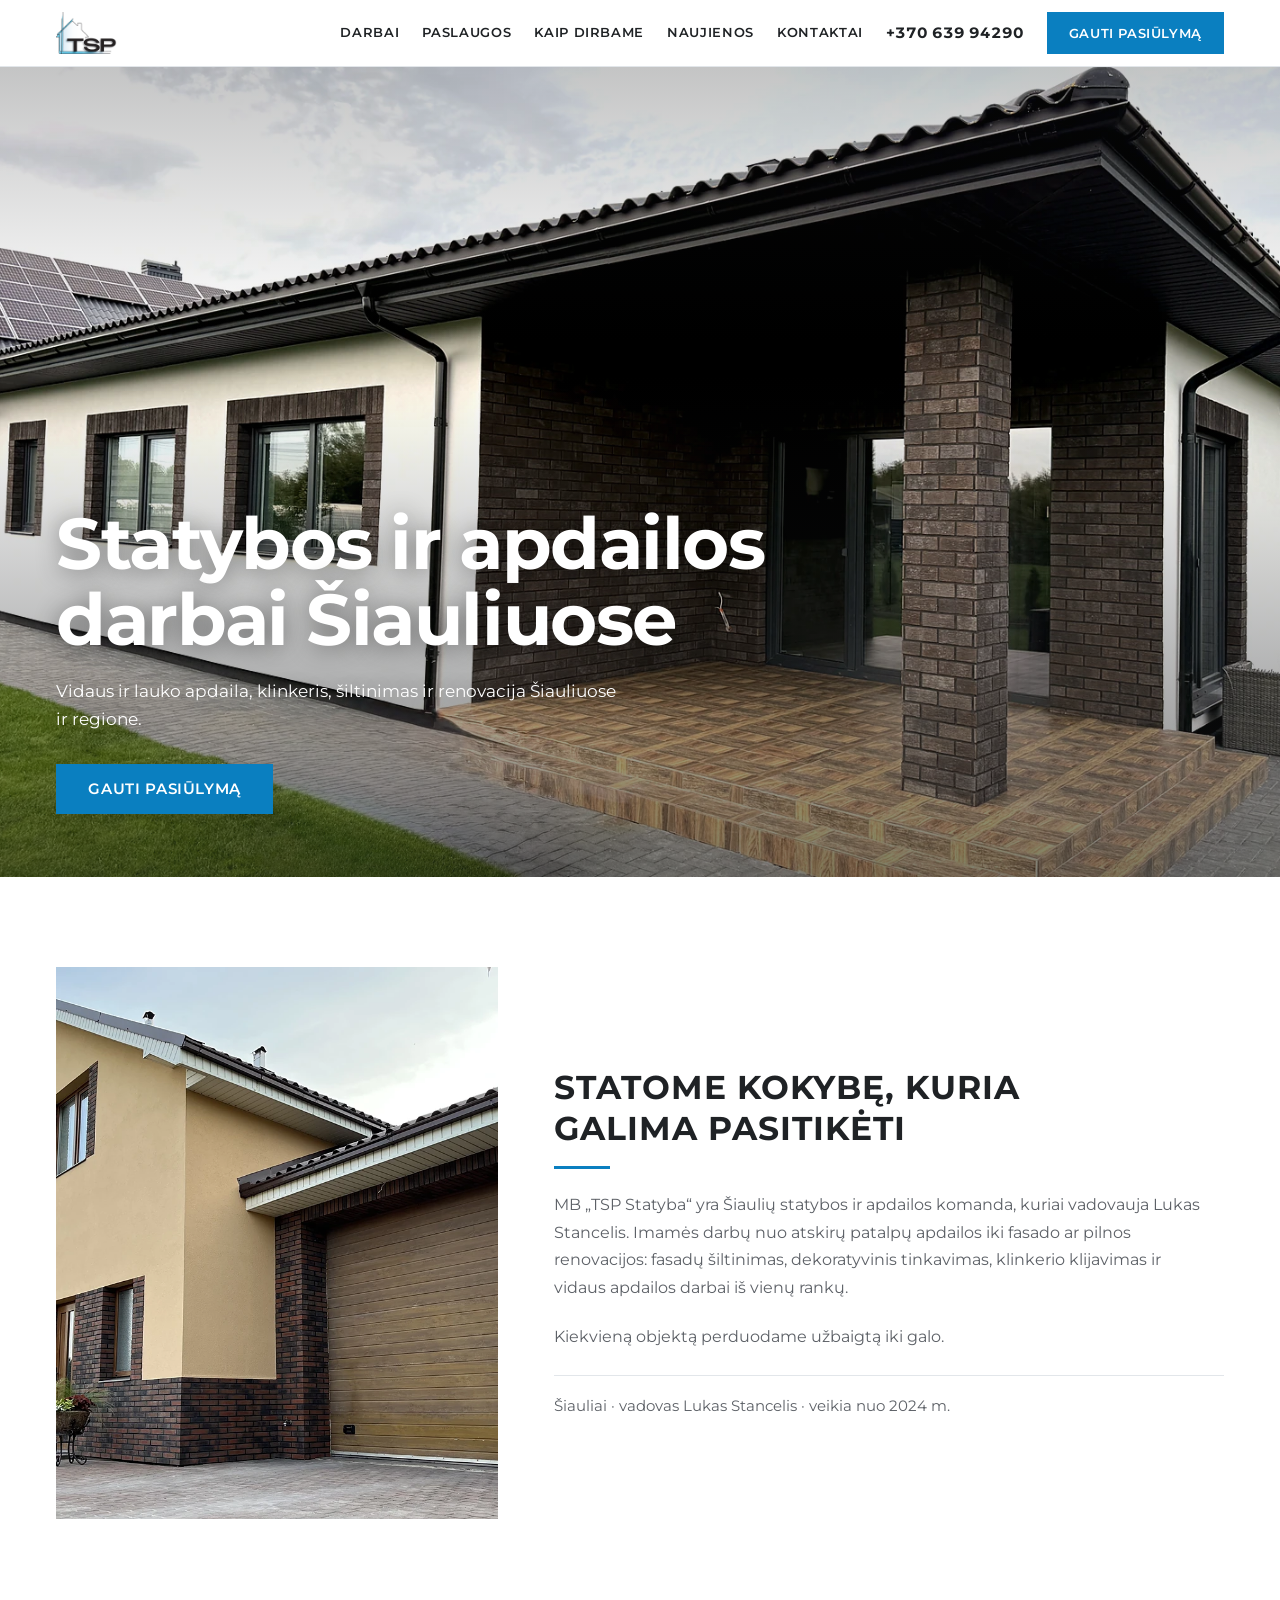
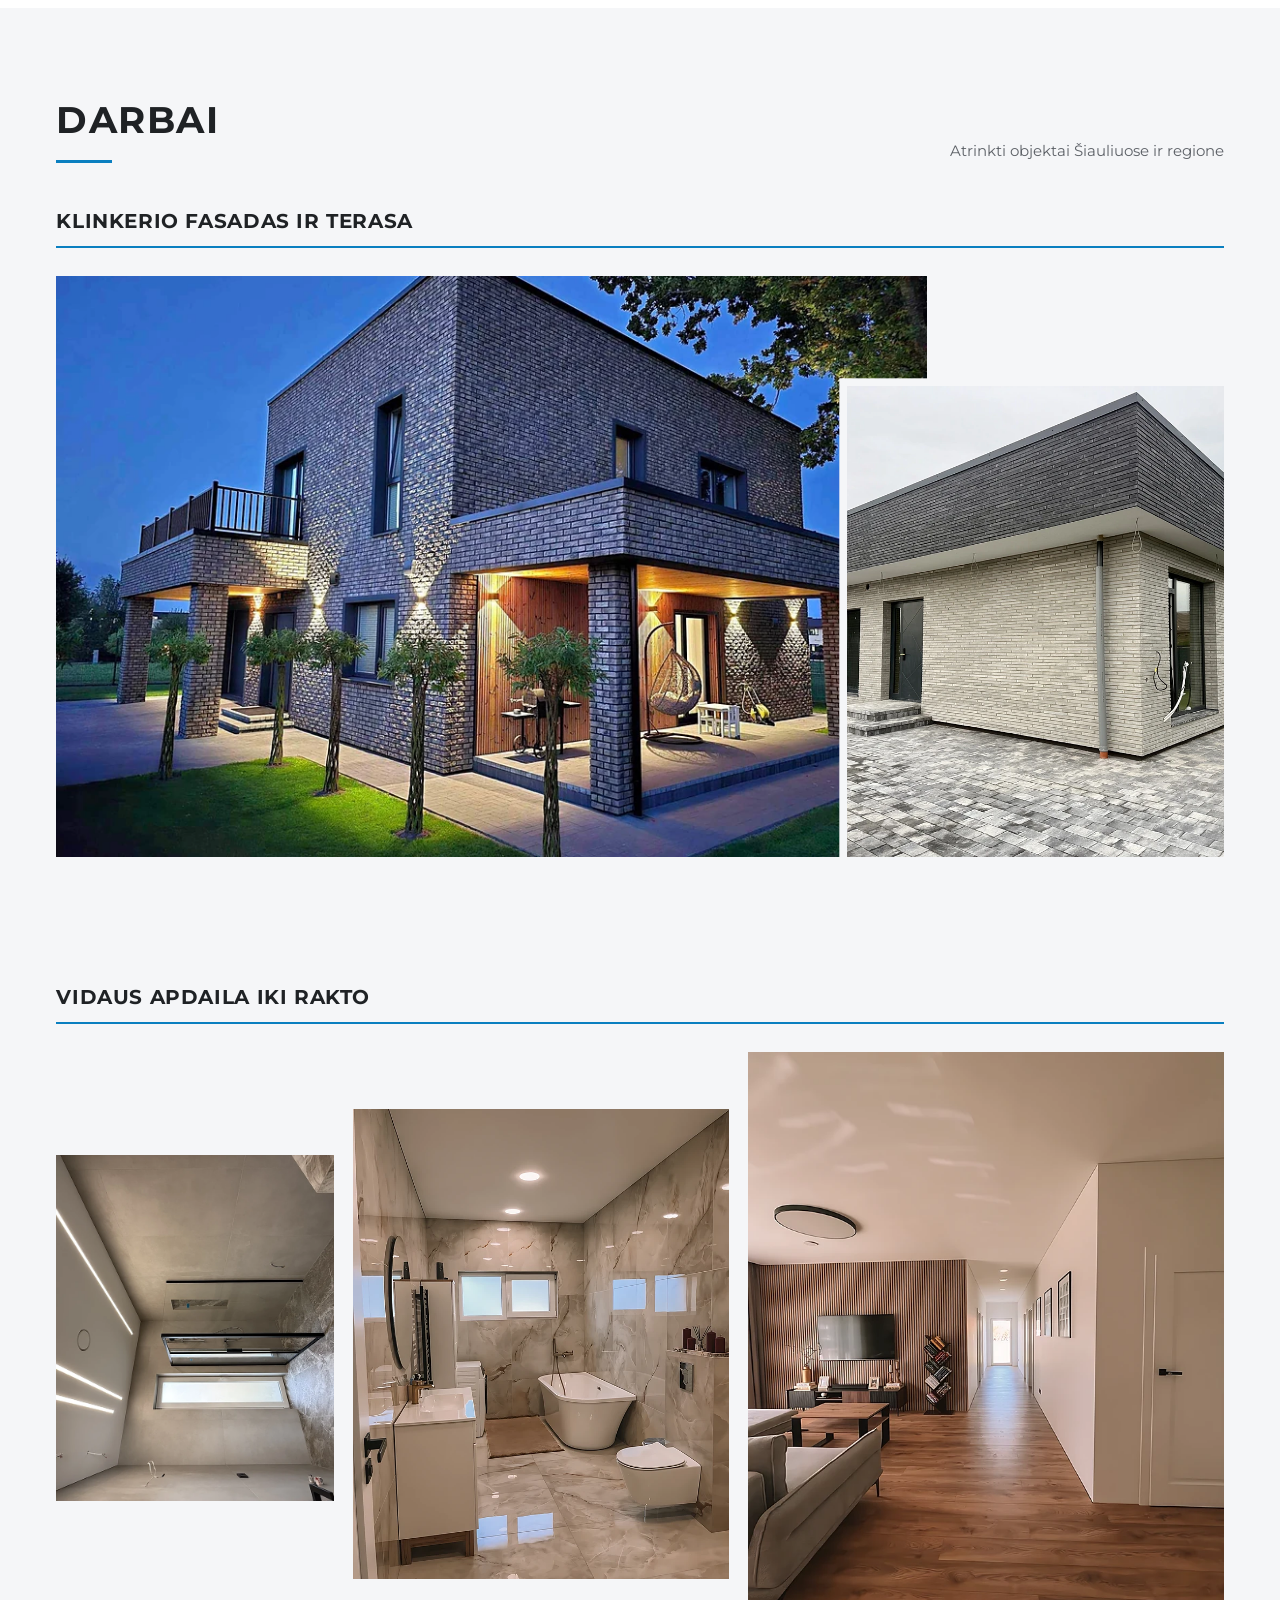
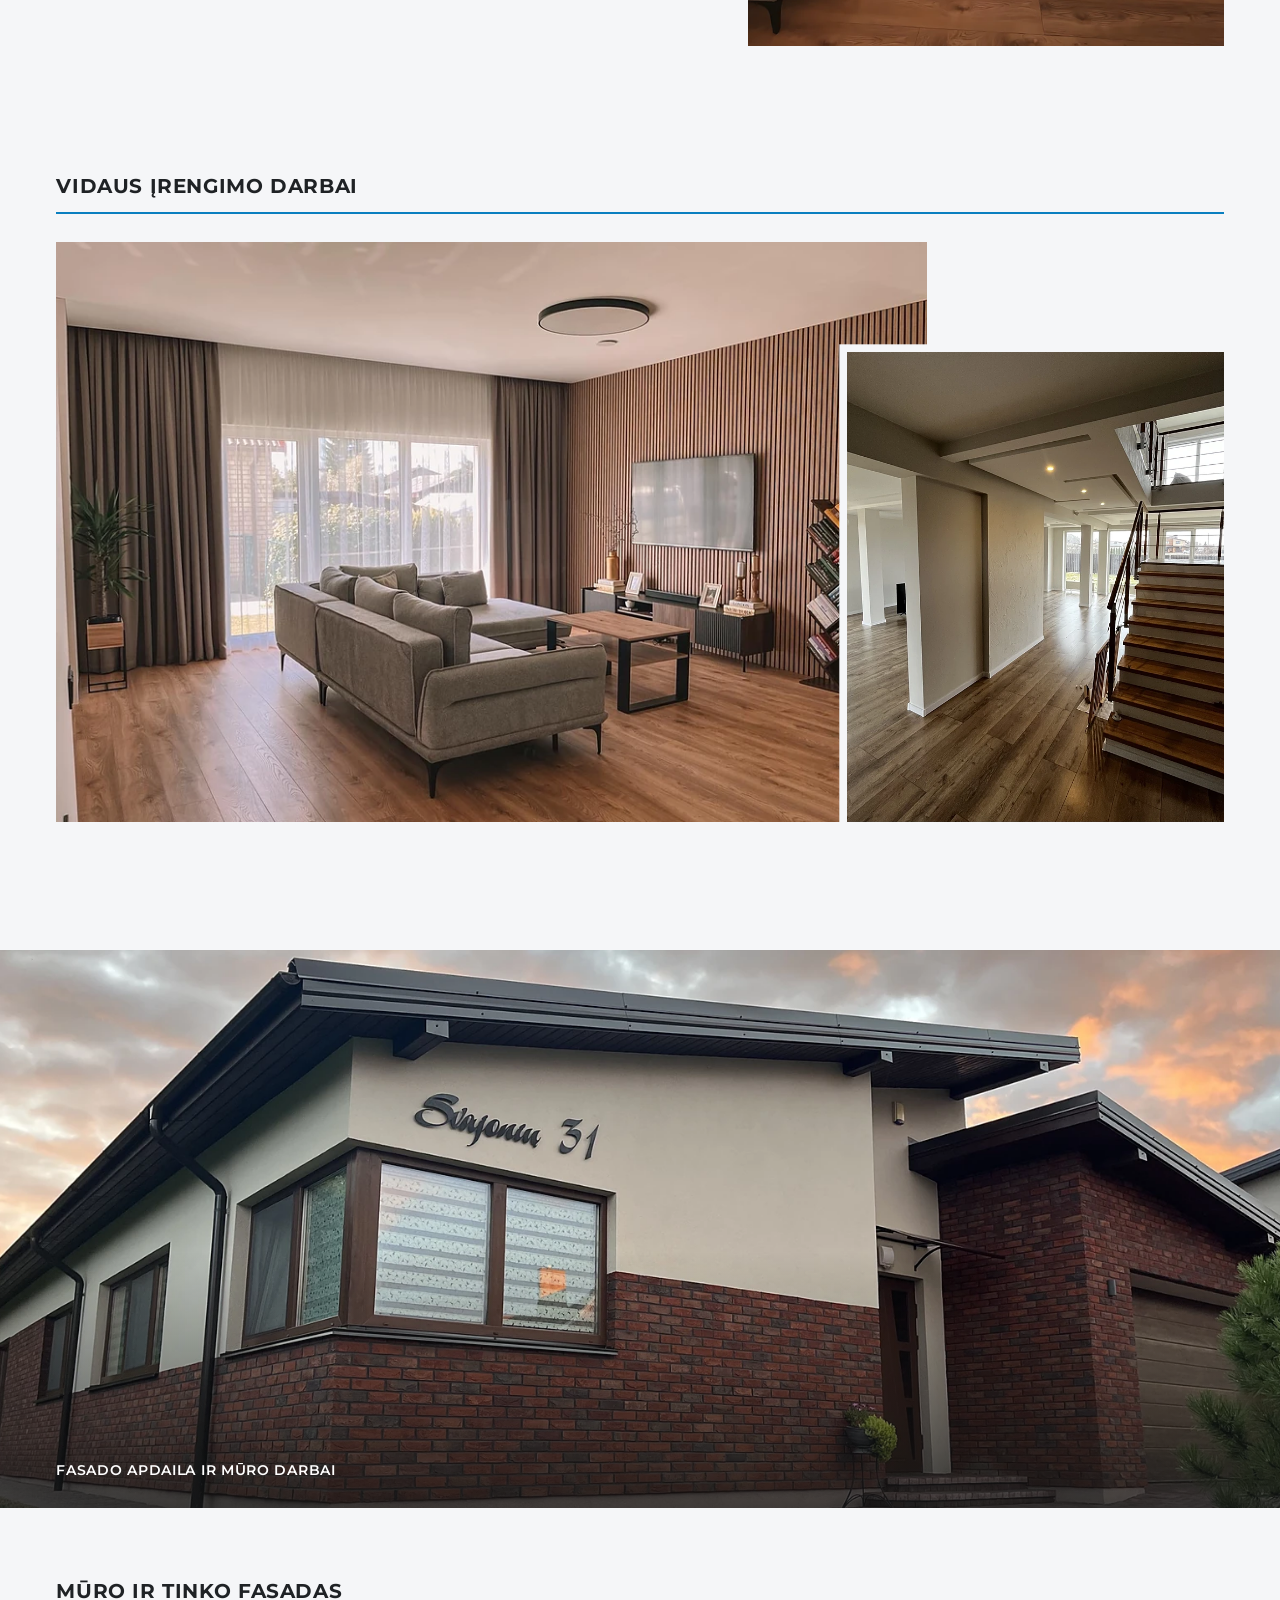
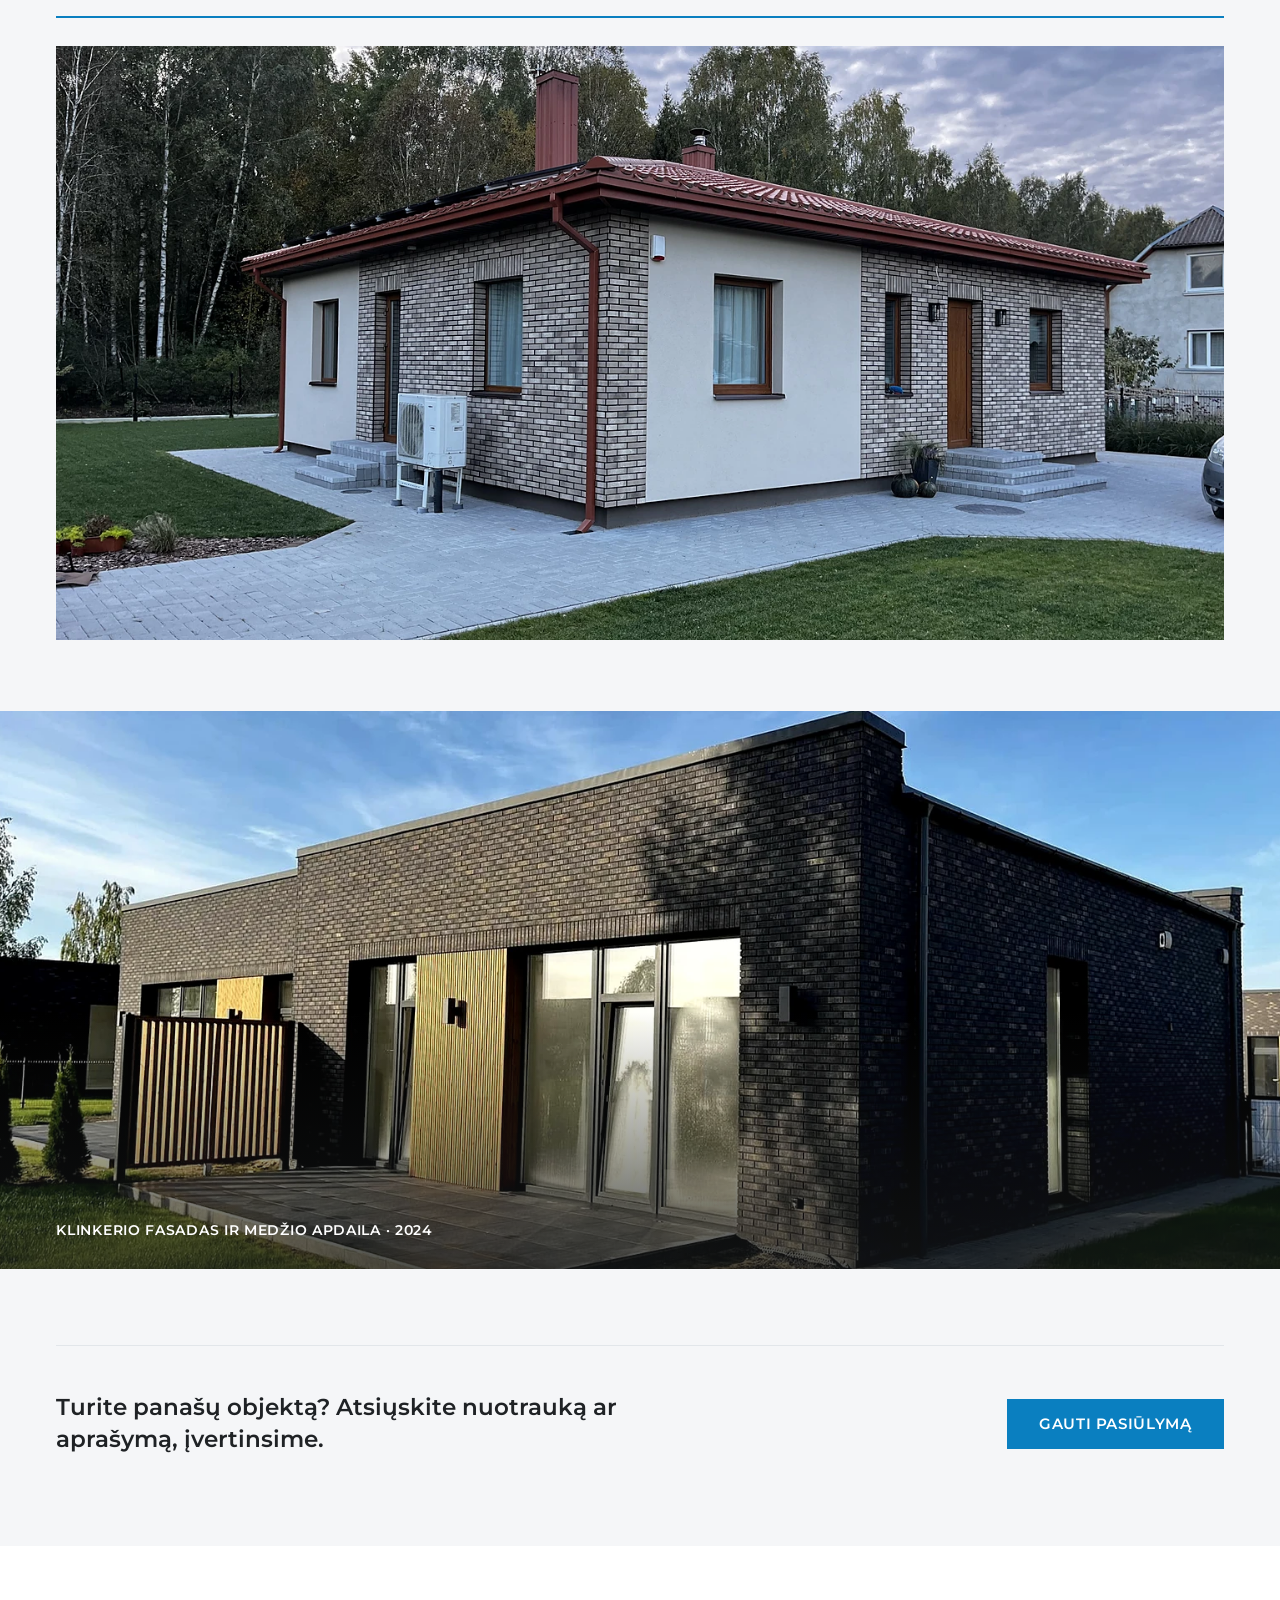
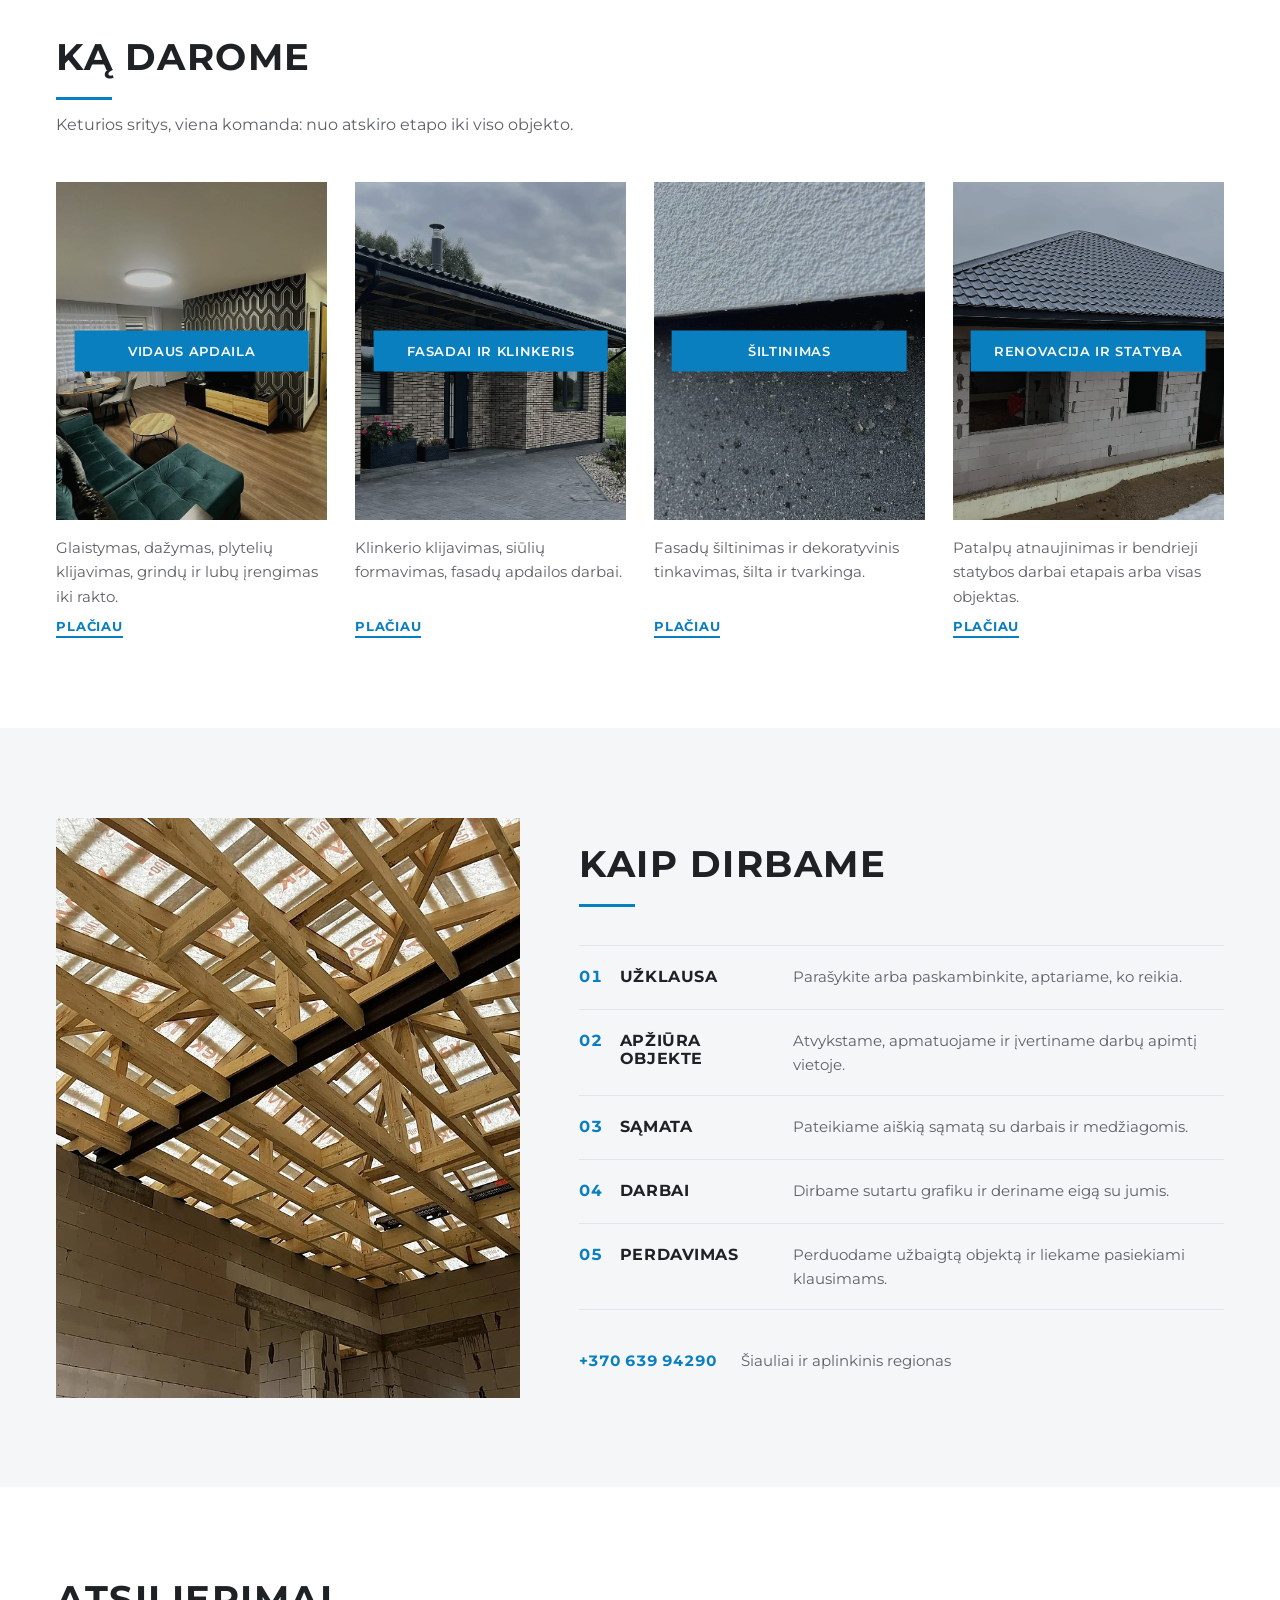
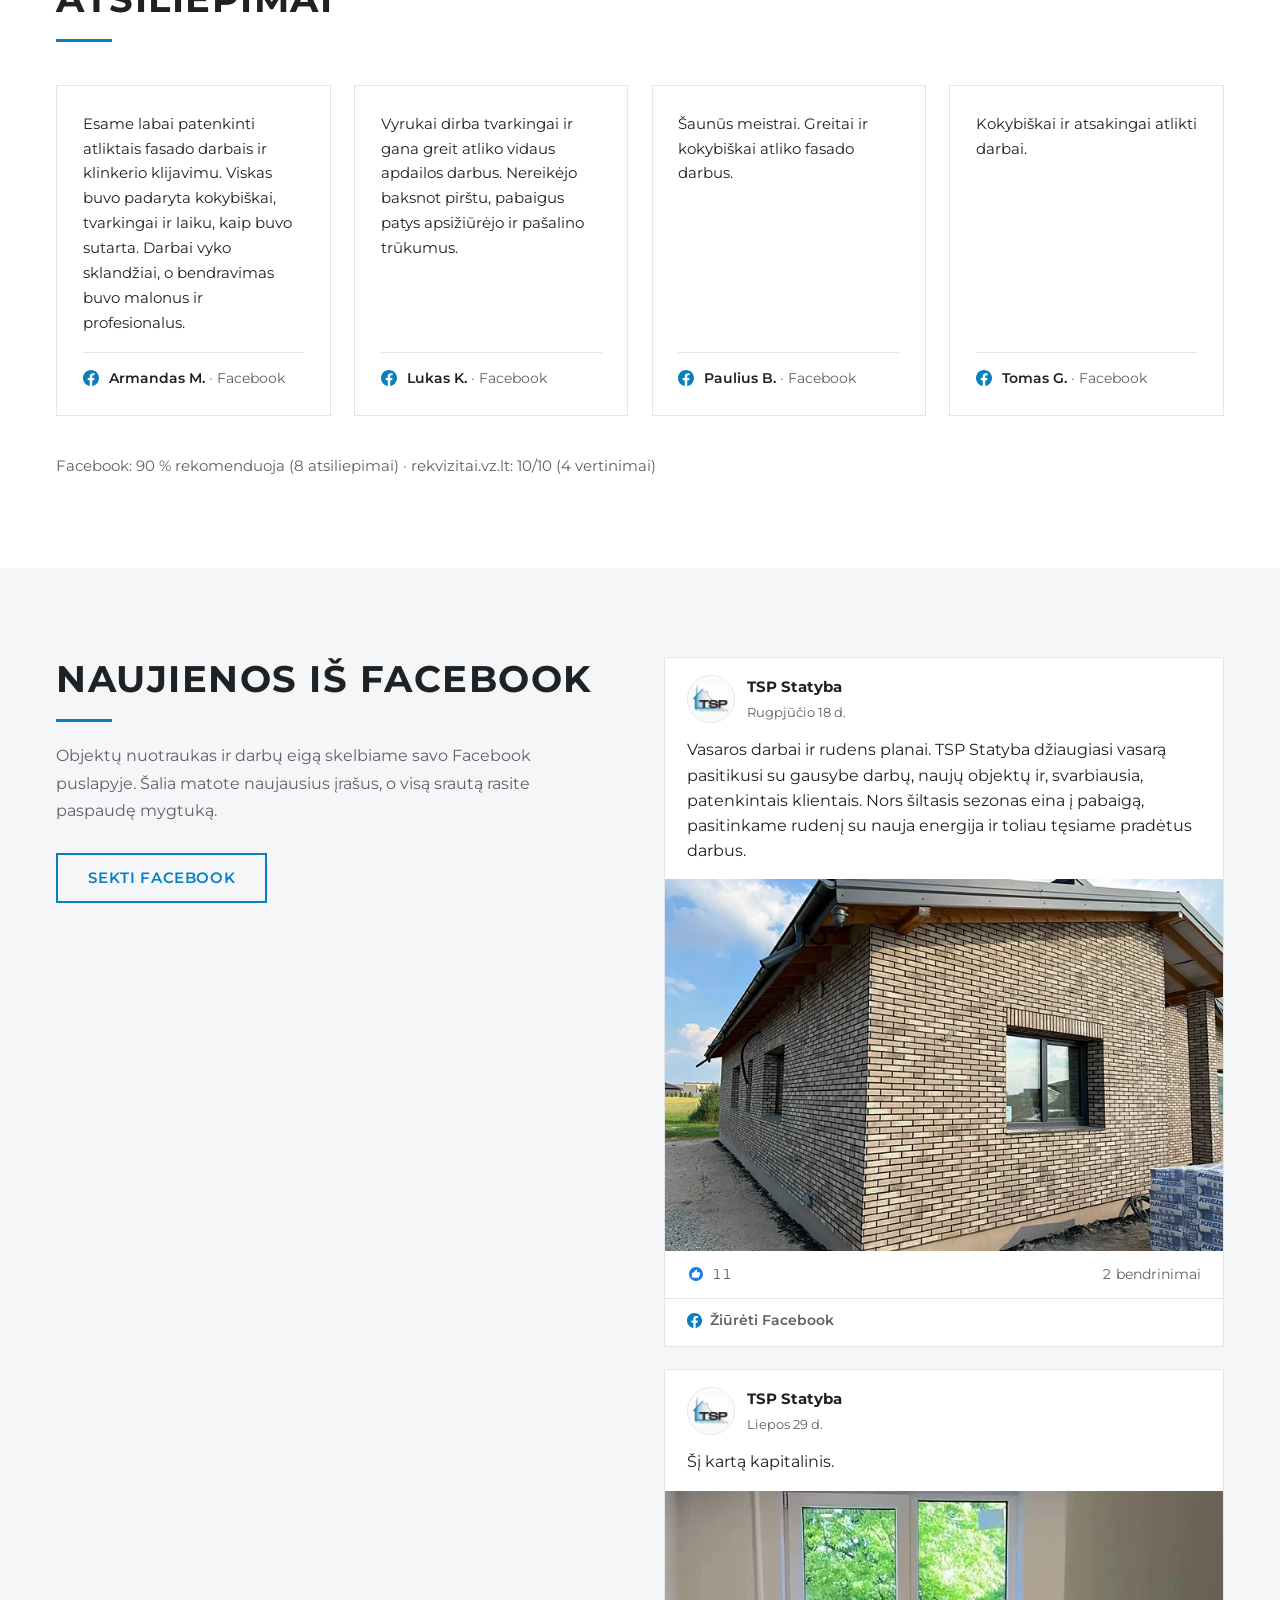
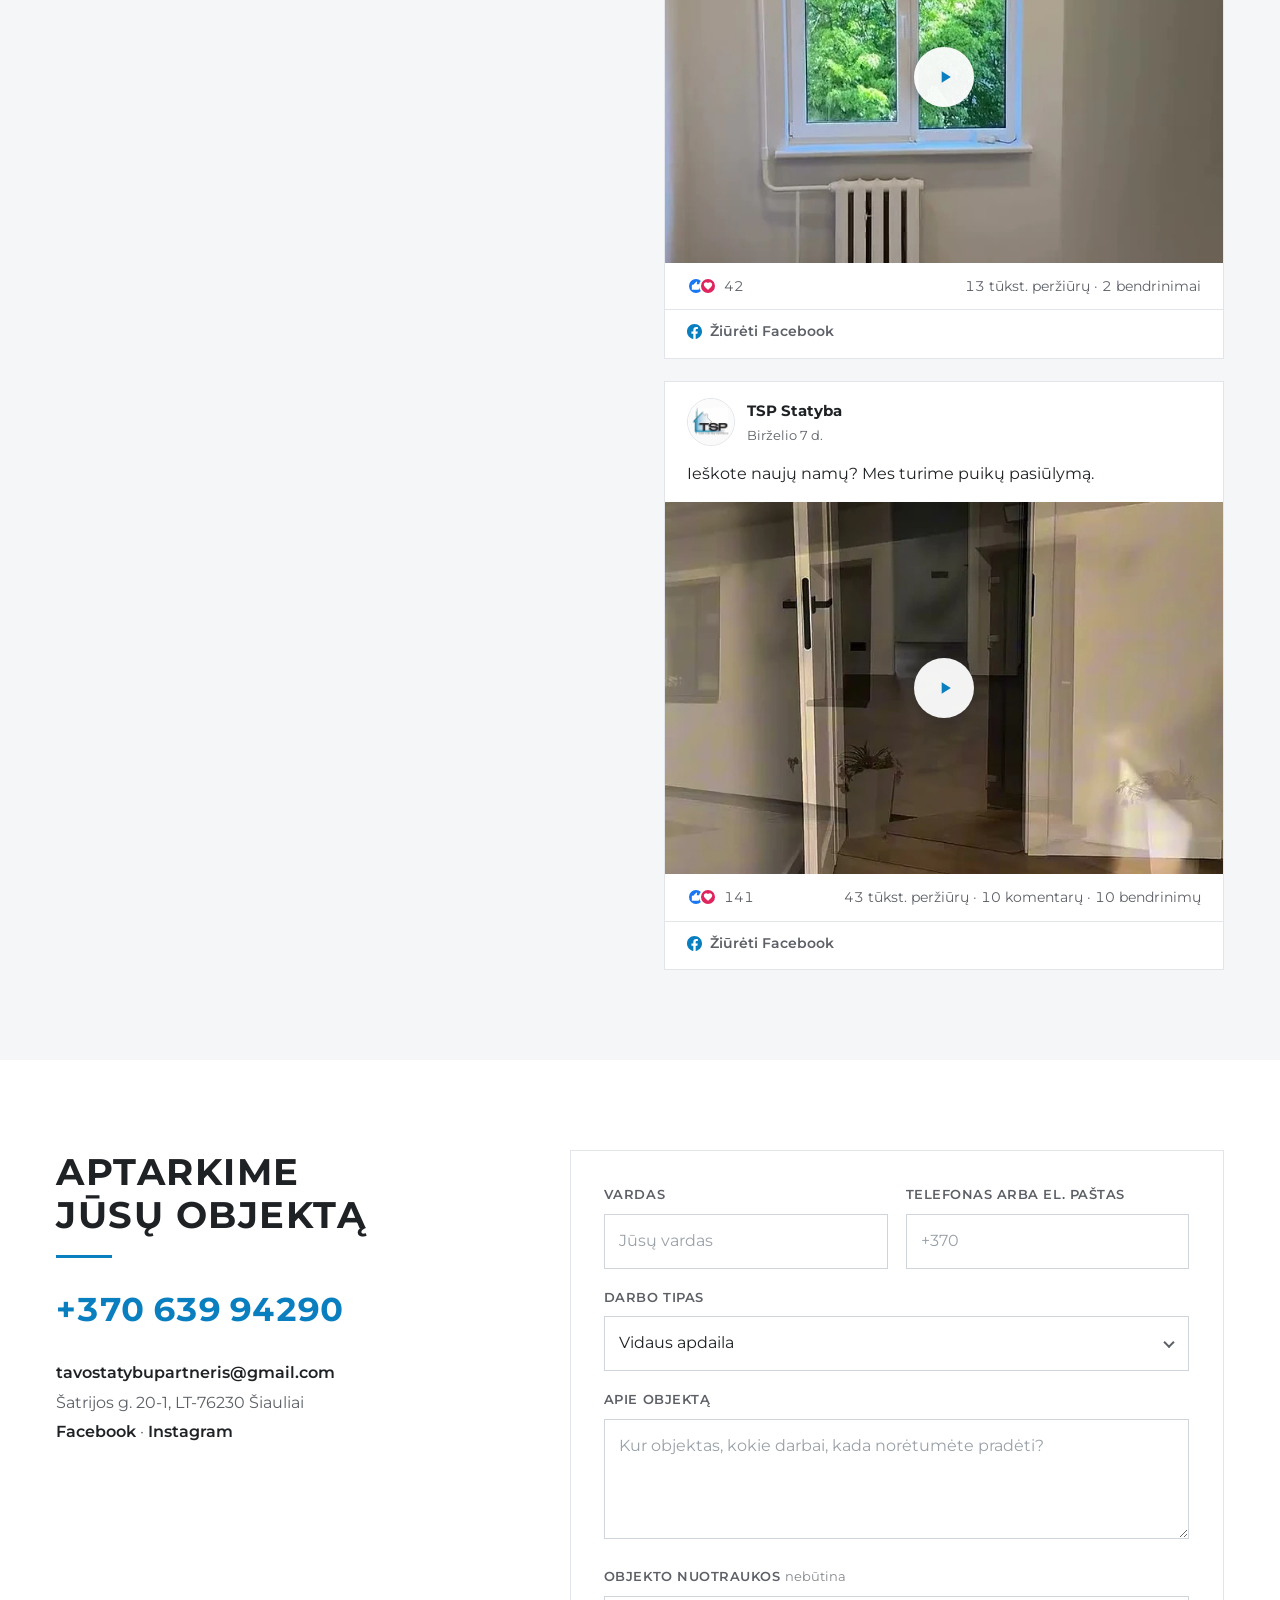
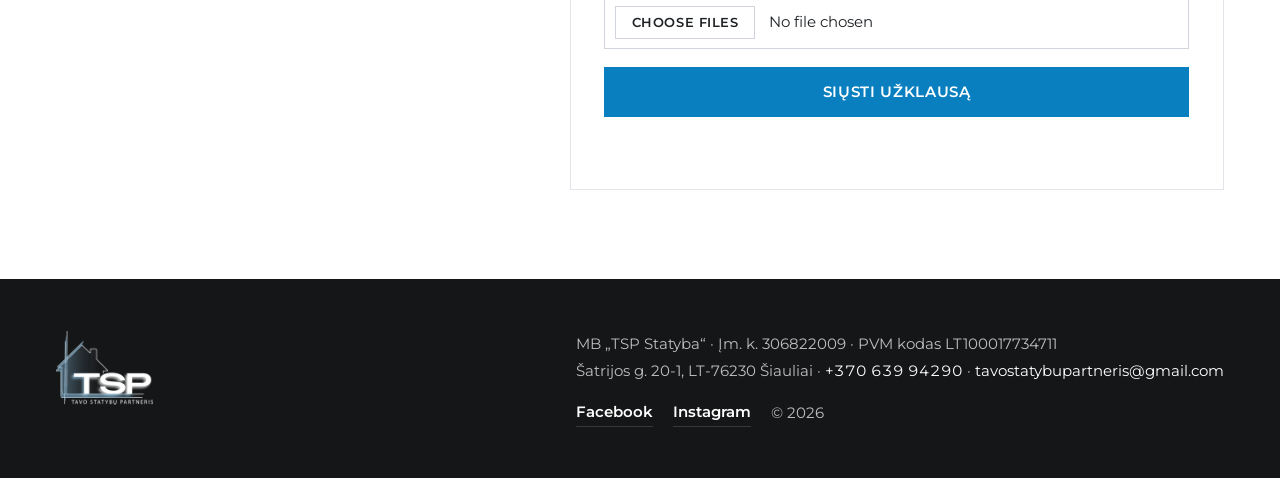
==== index.html @ 9cb023e4 "Šviesi sistema pagal kliento pavyzdį, paslaugų puslapiai ir Facebook naujienos Vizualinė sistema iš " ====
<!doctype html>
<html lang="lt">
<head>
<meta charset="utf-8">
<meta name="viewport" content="width=device-width, initial-scale=1">
<title>TSP Statyba · statybos, apdailos ir renovacijos darbai Šiauliuose</title>
<meta name="description" content="MB „TSP Statyba“: vidaus ir lauko apdaila, klinkerio klijavimas, šiltinimas ir renovacija Šiauliuose. Tavo statybų partneris. +370 639 94290.">
<meta name="theme-color" content="#ffffff">
<link rel="canonical" href="https://tspstatyba.lt/">
<link rel="icon" href="img/favicon.png" sizes="48x48">
<link rel="apple-touch-icon" href="img/apple-touch-icon.png">

<meta property="og:type" content="website">
<meta property="og:locale" content="lt_LT">
<meta property="og:site_name" content="TSP Statyba">
<meta property="og:title" content="TSP Statyba · statybos, apdailos ir renovacijos darbai Šiauliuose">
<meta property="og:description" content="Vidaus ir lauko apdaila, klinkeris, šiltinimas ir renovacija Šiauliuose ir regione.">
<meta property="og:url" content="https://tspstatyba.lt/">
<meta property="og:image" content="https://tspstatyba.lt/img/og.jpg">
<meta property="og:image:width" content="1200">
<meta property="og:image:height" content="630">
<meta name="twitter:card" content="summary_large_image">

<link rel="preconnect" href="https://fonts.googleapis.com">
<link rel="preconnect" href="https://fonts.gstatic.com" crossorigin>
<link href="https://fonts.googleapis.com/css2?family=Montserrat:wght@400;600;700&display=swap" rel="stylesheet">
<link rel="preload" as="image" href="img/hero-2048.webp"
      imagesrcset="img/hero-1600.webp 1600w, img/hero-2048.webp 2048w"
      imagesizes="100vw" fetchpriority="high" media="(min-width:760px)">
<link rel="stylesheet" href="css/main.css?v=20260909">

<script type="application/ld+json">
{"@context":"https://schema.org","@type":"HomeAndConstructionBusiness",
"name":"MB „TSP Statyba“","alternateName":"Tavo statybų partneris",
"url":"https://tspstatyba.lt/","image":"https://tspstatyba.lt/img/og.jpg",
"telephone":"+37063994290","email":"tavostatybupartneris@gmail.com",
"address":{"@type":"PostalAddress","streetAddress":"Šatrijos g. 20-1","addressLocality":"Šiauliai","postalCode":"LT-76230","addressCountry":"LT"},
"areaServed":"Šiauliai","foundingDate":"2024-06","vatID":"LT100017734711","taxID":"306822009",
"sameAs":["https://www.facebook.com/TSPstatyba","https://www.instagram.com/tavo_statybu_partneris/"]}
</script>
</head>
<body>
<a class="skip" href="#main">Pereiti prie turinio</a>

<header class="nav" id="nav">
  <div class="nav__in wrap">
    <a class="nav__logo" href="/" aria-label="TSP Statyba, į puslapio pradžią">
      <img src="img/logo-nav-dark.png" alt="TSP Statyba" width="148" height="102">
    </a>
    <button class="nav__burger" id="burger" type="button" aria-expanded="false" aria-controls="navlinks" aria-label="Atidaryti meniu"><span></span></button>
    <nav class="nav__links" id="navlinks" aria-label="Pagrindinis meniu">
      <a href="#darbai" class="nav__d">Darbai</a>
      <a href="#paslaugos" class="nav__d">Paslaugos</a>
      <a href="#procesas" class="nav__d">Kaip dirbame</a>
      <a href="#naujienos" class="nav__d">Naujienos</a>
      <a href="#kontaktai" class="nav__d">Kontaktai</a>
      <a href="tel:+37063994290" class="nav__tel tnum">+370 639 94290</a>
      <a href="#kontaktai" class="nav__cta btn btn--sm">Gauti pasiūlymą</a>
    </nav>
  </div>
</header>

<main id="main">

  <!-- 1 · HERO -->
  <section class="hero" id="hero">
    <div class="hero__media">
      <picture>
        <source media="(max-width:759px)"
                srcset="img/hero-m-750.webp 750w, img/hero-m-1000.webp 1000w, img/hero-m-1229.webp 1229w"
                sizes="100vw">
        <img src="img/hero-2048.webp"
             srcset="img/hero-1600.webp 1600w, img/hero-2048.webp 2048w"
             sizes="100vw" width="2048" height="1152" fetchpriority="high" decoding="async"
             alt="Vienaukštis namas su baltu tinku, tamsaus klinkerio kolonomis ir dengta terasa">
      </picture>
    </div>
    <div class="hero__scrim" aria-hidden="true"></div>
    <div class="hero__in">
      <h1 data-reveal>Statybos ir apdailos darbai Šiauliuose</h1>
      <p class="hero__sub" data-reveal data-delay="80">Vidaus ir lauko apdaila, klinkeris, šiltinimas ir renovacija Šiauliuose ir regione.</p>
      <div class="hero__cta" data-reveal data-delay="160">
        <a class="btn" href="#kontaktai">Gauti pasiūlymą</a>
      </div>
    </div>
  </section>

  <!-- 2 · ĮŽANGA -->
  <section class="sect" id="apie">
    <div class="wrap intro__grid">
      <div class="intro__media" data-reveal>
        <img src="img/intro-1000.webp" srcset="img/intro-700.webp 700w, img/intro-1000.webp 1000w, img/intro-1400.webp 1400w" sizes="(min-width:900px) 34vw, 74vw" width="1000" height="1250" loading="lazy" decoding="async" alt="Dviaukštis namas: tinkuotas fasadas, tamsaus klinkerio cokolis ir medinė garažo durų apdaila">
      </div>
      <div class="intro__text">
        <h2 class="intro__claim" data-reveal>Statome kokybę, kuria galima pasitikėti</h2>
        <div class="rule" data-reveal data-delay="60"></div>
        <p class="lede" data-reveal data-delay="90">MB „TSP Statyba“ yra Šiaulių statybos ir apdailos komanda, kuriai vadovauja Lukas Stancelis. Imamės darbų nuo atskirų patalpų apdailos iki fasado ar pilnos renovacijos: fasadų šiltinimas, dekoratyvinis tinkavimas, klinkerio klijavimas ir vidaus apdailos darbai iš vienų rankų.</p>
        <p class="lede" data-reveal data-delay="130">Kiekvieną objektą perduodame užbaigtą iki galo.</p>
        <p class="intro__meta" data-reveal data-delay="170">Šiauliai · vadovas Lukas Stancelis · veikia nuo 2024 m.</p>
      </div>
    </div>
  </section>

  <!-- 3 · DARBAI -->
  <section class="sect alt" id="darbai">
    <div class="wrap works__head">
      <div>
        <h2 data-reveal>Darbai</h2>
        <div class="rule" data-reveal data-delay="60"></div>
      </div>
      <p class="works__note" data-reveal data-delay="90">Atrinkti objektai Šiauliuose ir regione</p>
    </div>

    <div class="wrap objs">

      <!-- W1 -->
      <article class="case">
        <header class="case__head" data-reveal>
          <h3 class="case__title">Klinkerio fasadas ir terasa</h3>
        </header>
        <div class="case__stage">
          <div data-reveal class="ph case__main">
            <img class="ar32" src="img/w1-a-1800.webp" srcset="img/w1-a-900.webp 900w, img/w1-a-1600.webp 1600w, img/w1-a-1800.webp 1800w" sizes="(min-width:900px) 66vw, 78vw" width="1800" height="1200" loading="lazy" decoding="async" alt="Dviaukštis tamsaus klinkerio namas vakare su apšviesta terasa ir įėjimo zona">
          </div>
          <div data-reveal data-delay="90" class="ph case__inset">
            <img class="ar45" src="img/w1-b-1000.webp" srcset="img/w1-b-700.webp 700w, img/w1-b-1000.webp 1000w" sizes="(min-width:900px) 24vw, 78vw" width="1000" height="1250" loading="lazy" decoding="async" alt="Šviesaus mūro fasadas su tamsia plytelių apdaila ir trinkelėmis klotu kiemu">
          </div>
        </div>
      </article>

      <!-- W2 -->
      <article class="case case--r">
        <header class="case__head" data-reveal>
          <h3 class="case__title">Vidaus apdaila iki rakto</h3>
        </header>
        <div class="case__stage case__stage--tri case__stage--trir">
          <div data-reveal class="ph case__t1">
            <img class="ar45" src="img/w2-a-900.webp" srcset="img/w2-a-700.webp 700w, img/w2-a-900.webp 900w" sizes="(min-width:900px) 40vw, 78vw" width="900" height="1125" loading="lazy" decoding="async" alt="Svetainė su medinių lentelių siena ir koridorius po vidaus apdailos darbų">
          </div>
          <div data-reveal data-delay="70" class="ph case__t2">
            <img class="ar45" src="img/w2-b-900.webp" srcset="img/w2-b-700.webp 700w, img/w2-b-900.webp 900w" sizes="(min-width:900px) 30vw, 78vw" width="900" height="1125" loading="lazy" decoding="async" alt="Vonios kambarys su marmuro imitacijos plytelėmis ir laisvai stovinčia vonia">
          </div>
          <div data-reveal data-delay="140" class="ph case__t3">
            <img class="ar45" src="img/w2-c-900.webp" srcset="img/w2-c-700.webp 700w, img/w2-c-900.webp 900w" sizes="(min-width:900px) 24vw, 78vw" width="900" height="1125" loading="lazy" decoding="async" alt="Lubos su linijiniais šviestuvais ir akmens plokštės sienos apdaila">
          </div>
        </div>
      </article>

      <!-- W3 -->
      <article class="case">
        <header class="case__head" data-reveal>
          <h3 class="case__title">Vidaus įrengimo darbai</h3>
        </header>
        <div class="case__stage">
          <div data-reveal class="ph case__main">
            <img class="ar32" src="img/w3-a-1600.webp" srcset="img/w3-a-900.webp 900w, img/w3-a-1600.webp 1600w" sizes="(min-width:900px) 66vw, 78vw" width="1600" height="1067" loading="lazy" decoding="async" alt="Svetainė su medinių lentelių siena, sofa ir dideliu langu po apdailos darbų">
          </div>
          <div data-reveal data-delay="90" class="ph case__inset">
            <img class="ar45" src="img/w3-b-1000.webp" srcset="img/w3-b-700.webp 700w, img/w3-b-1000.webp 1000w" sizes="(min-width:900px) 24vw, 78vw" width="1000" height="1250" loading="lazy" decoding="async" alt="Erdvi patalpa su mediniais laiptais ir naujomis grindimis">
          </div>
        </div>
      </article>
    </div>

    <!-- W4 · full-bleed -->
    <article class="obj obj--bleed" style="margin-block:clamp(44px,5.5vw,84px)">
      <div class="obj__media" data-reveal>
        <picture>
          <source media="(max-width:899px)" srcset="img/w4-m-750.webp 750w, img/w4-m-1100.webp 1100w" sizes="100vw">
          <img src="img/w4-2048.webp" srcset="img/w4-1600.webp 1600w, img/w4-2048.webp 2048w" sizes="100vw" width="2048" height="853" loading="lazy" decoding="async" alt="Vienaukštis namas su klinkerio cokoliu, tinkuotu fasadu ir plačiais stogo išsikišimais">
        </picture>
        <p class="obj__cap--over">Fasado apdaila ir mūro darbai</p>
      </div>
    </article>

    <div class="wrap objs">
      <!-- W5 -->
      <article class="case">
        <header class="case__head" data-reveal>
          <h3 class="case__title">Mūro ir tinko fasadas</h3>
        </header>
        <div class="case__stage case__stage--solo">
          <div data-reveal class="ph case__main">
            <img class="ar32" src="img/w5-2048.webp" srcset="img/w5-900.webp 900w, img/w5-1400.webp 1400w, img/w5-2048.webp 2048w" sizes="(min-width:900px) 92vw, 78vw" width="2048" height="1365" loading="lazy" decoding="async" alt="Vienaukštis namas su mūro ir tinko fasadu, trinkelių taku ir sutvarkyta veja">
          </div>
        </div>
      </article>
    </div>

    <!-- W6 · full-bleed finalas -->
    <article class="obj obj--bleed" style="margin-top:clamp(44px,5.5vw,84px)">
      <div class="obj__media" data-reveal>
        <picture>
          <source media="(max-width:899px)" srcset="img/o3-m-750.webp 750w, img/o3-m-1100.webp 1100w" sizes="100vw">
          <img src="img/o3-2048.webp" srcset="img/o3-1600.webp 1600w, img/o3-2048.webp 2048w" sizes="100vw" width="2048" height="853" loading="lazy" decoding="async" alt="Tamsaus klinkerio namas su medžio apdailos akcentu ir terasa">
        </picture>
        <p class="obj__cap--over">Klinkerio fasadas ir medžio apdaila · 2024</p>
      </div>
    </article>

    <div class="wrap">
      <div class="works__cta">
        <p data-reveal>Turite panašų objektą? Atsiųskite nuotrauką ar aprašymą, įvertinsime.</p>
        <a class="btn" href="#kontaktai" data-reveal data-delay="80">Gauti pasiūlymą</a>
      </div>
    </div>
  </section>

  <!-- 4 · PASLAUGOS -->
  <section class="sect" id="paslaugos">
    <div class="wrap">
      <div class="sect__head">
        <h2 data-reveal>Ką darome</h2>
        <div class="rule" data-reveal data-delay="60"></div>
        <p data-reveal data-delay="90">Keturios sritys, viena komanda: nuo atskiro etapo iki viso objekto.</p>
      </div>

      <div class="svc__grid">
        <article class="svc__item" data-reveal>
          <a class="svc__tile" href="/paslaugos/vidaus-apdaila/" aria-label="Vidaus apdaila, plačiau apie paslaugą">
            <img src="img/sv-vidaus-1000.webp" srcset="img/sv-vidaus-700.webp 700w, img/sv-vidaus-1000.webp 1000w, img/sv-vidaus-1400.webp 1400w" sizes="(min-width:1181px) 23vw, (min-width:761px) 46vw, 100vw" width="1000" height="1250" loading="lazy" decoding="async" alt="Įrengta svetainė po vidaus apdailos darbų su dekoratyvine siena ir apšvietimu">
            <span class="svc__label">Vidaus apdaila</span>
          </a>
          <p class="svc__desc">Glaistymas, dažymas, plytelių klijavimas, grindų ir lubų įrengimas iki rakto.</p>
          <a class="svc__more" href="/paslaugos/vidaus-apdaila/">Plačiau</a>
        </article>

        <article class="svc__item" data-reveal data-delay="70">
          <a class="svc__tile" href="/paslaugos/fasadai-ir-klinkeris/" aria-label="Fasadai ir klinkeris, plačiau apie paslaugą">
            <img src="img/sv-klinkeris-1000.webp" srcset="img/sv-klinkeris-700.webp 700w, img/sv-klinkeris-1000.webp 1000w, img/sv-klinkeris-1400.webp 1400w" sizes="(min-width:1181px) 23vw, (min-width:761px) 46vw, 100vw" width="1000" height="1250" loading="lazy" decoding="async" alt="Šviesaus klinkerio fasadas su tamsiais langais ir sutvarkyta aplinka">
            <span class="svc__label">Fasadai ir klinkeris</span>
          </a>
          <p class="svc__desc">Klinkerio klijavimas, siūlių formavimas, fasadų apdailos darbai.</p>
          <a class="svc__more" href="/paslaugos/fasadai-ir-klinkeris/">Plačiau</a>
        </article>

        <article class="svc__item" data-reveal data-delay="140">
          <a class="svc__tile" href="/paslaugos/siltinimas/" aria-label="Šiltinimas, plačiau apie paslaugą">
            <img src="img/sv-siltinimas-1000.webp" srcset="img/sv-siltinimas-700.webp 700w, img/sv-siltinimas-1000.webp 1000w, img/sv-siltinimas-1400.webp 1400w" sizes="(min-width:1181px) 23vw, (min-width:761px) 46vw, 100vw" width="1000" height="1250" loading="lazy" decoding="async" alt="Dekoratyvinio tinko faktūra iš arti ant apšiltinto fasado">
            <span class="svc__label">Šiltinimas</span>
          </a>
          <p class="svc__desc">Fasadų šiltinimas ir dekoratyvinis tinkavimas, šilta ir tvarkinga.</p>
          <a class="svc__more" href="/paslaugos/siltinimas/">Plačiau</a>
        </article>

        <article class="svc__item" data-reveal data-delay="210">
          <a class="svc__tile" href="/paslaugos/renovacija-ir-statyba/" aria-label="Renovacija ir statyba, plačiau apie paslaugą">
            <img src="img/sv-renovacija-1000.webp" srcset="img/sv-renovacija-700.webp 700w, img/sv-renovacija-1000.webp 1000w, img/sv-renovacija-1400.webp 1400w" sizes="(min-width:1181px) 23vw, (min-width:761px) 46vw, 100vw" width="1000" height="1250" loading="lazy" decoding="async" alt="Mūro darbai statomame name: blokelių sienos ir angos">
            <span class="svc__label">Renovacija ir statyba</span>
          </a>
          <p class="svc__desc">Patalpų atnaujinimas ir bendrieji statybos darbai etapais arba visas objektas.</p>
          <a class="svc__more" href="/paslaugos/renovacija-ir-statyba/">Plačiau</a>
        </article>
      </div>
    </div>
  </section>

  <!-- 5 · PROCESAS -->
  <section class="sect alt" id="procesas">
    <div class="wrap proc__grid">
      <div class="proc__media" data-reveal>
        <img src="img/proc-1000.webp" srcset="img/proc-700.webp 700w, img/proc-1000.webp 1000w, img/proc-1400.webp 1400w" sizes="(min-width:900px) 36vw, 80vw" width="1000" height="1250" loading="lazy" decoding="async" alt="Medinės stogo konstrukcijos montavimas ant mūrinių sienų statomame name">
      </div>
      <div class="proc__body">
        <h2 data-reveal>Kaip dirbame</h2>
        <div class="rule" data-reveal data-delay="60"></div>
        <ol class="proc__list">
          <li class="proc__step" data-reveal><span class="proc__num tnum">01</span><h3>Užklausa</h3><p>Parašykite arba paskambinkite, aptariame, ko reikia.</p></li>
          <li class="proc__step" data-reveal data-delay="60"><span class="proc__num tnum">02</span><h3>Apžiūra objekte</h3><p>Atvykstame, apmatuojame ir įvertiname darbų apimtį vietoje.</p></li>
          <li class="proc__step" data-reveal data-delay="120"><span class="proc__num tnum">03</span><h3>Sąmata</h3><p>Pateikiame aiškią sąmatą su darbais ir medžiagomis.</p></li>
          <li class="proc__step" data-reveal data-delay="180"><span class="proc__num tnum">04</span><h3>Darbai</h3><p>Dirbame sutartu grafiku ir deriname eigą su jumis.</p></li>
          <li class="proc__step" data-reveal data-delay="240"><span class="proc__num tnum">05</span><h3>Perdavimas</h3><p>Perduodame užbaigtą objektą ir liekame pasiekiami klausimams.</p></li>
        </ol>
        <div class="proc__foot" data-reveal data-delay="280">
          <a class="tnum" href="tel:+37063994290">+370 639 94290</a>
          <span>Šiauliai ir aplinkinis regionas</span>
        </div>
      </div>
    </div>
  </section>

  <!-- 6 · ATSILIEPIMAI -->
  <section class="sect" id="atsiliepimai">
    <div class="wrap">
      <div class="sect__head">
        <h2 data-reveal>Atsiliepimai</h2>
        <div class="rule" data-reveal data-delay="60"></div>
      </div>
      <div class="revs">
        <figure class="rev" data-reveal>
          <blockquote><p>Esame labai patenkinti atliktais fasado darbais ir klinkerio klijavimu. Viskas buvo padaryta kokybiškai, tvarkingai ir laiku, kaip buvo sutarta. Darbai vyko sklandžiai, o bendravimas buvo malonus ir profesionalus.</p></blockquote>
          <figcaption class="rev__src">
            <svg width="16" height="16" viewBox="0 0 24 24" aria-hidden="true"><path d="M24 12.07C24 5.4 18.63 0 12 0S0 5.4 0 12.07C0 18.1 4.39 23.1 10.13 24v-8.44H7.08v-3.49h3.05V9.41c0-3.02 1.79-4.69 4.53-4.69 1.31 0 2.68.24 2.68.24v2.96h-1.51c-1.49 0-1.96.93-1.96 1.89v2.26h3.33l-.53 3.49h-2.8V24C19.61 23.1 24 18.1 24 12.07z"/></svg>
            <span><span class="rev__name">Armandas M.</span> · Facebook</span>
          </figcaption>
        </figure>
        <figure class="rev" data-reveal data-delay="70">
          <blockquote><p>Vyrukai dirba tvarkingai ir gana greit atliko vidaus apdailos darbus. Nereikėjo baksnot pirštu, pabaigus patys apsižiūrėjo ir pašalino trūkumus.</p></blockquote>
          <figcaption class="rev__src">
            <svg width="16" height="16" viewBox="0 0 24 24" aria-hidden="true"><path d="M24 12.07C24 5.4 18.63 0 12 0S0 5.4 0 12.07C0 18.1 4.39 23.1 10.13 24v-8.44H7.08v-3.49h3.05V9.41c0-3.02 1.79-4.69 4.53-4.69 1.31 0 2.68.24 2.68.24v2.96h-1.51c-1.49 0-1.96.93-1.96 1.89v2.26h3.33l-.53 3.49h-2.8V24C19.61 23.1 24 18.1 24 12.07z"/></svg>
            <span><span class="rev__name">Lukas K.</span> · Facebook</span>
          </figcaption>
        </figure>
        <figure class="rev" data-reveal data-delay="140">
          <blockquote><p>Šaunūs meistrai. Greitai ir kokybiškai atliko fasado darbus.</p></blockquote>
          <figcaption class="rev__src">
            <svg width="16" height="16" viewBox="0 0 24 24" aria-hidden="true"><path d="M24 12.07C24 5.4 18.63 0 12 0S0 5.4 0 12.07C0 18.1 4.39 23.1 10.13 24v-8.44H7.08v-3.49h3.05V9.41c0-3.02 1.79-4.69 4.53-4.69 1.31 0 2.68.24 2.68.24v2.96h-1.51c-1.49 0-1.96.93-1.96 1.89v2.26h3.33l-.53 3.49h-2.8V24C19.61 23.1 24 18.1 24 12.07z"/></svg>
            <span><span class="rev__name">Paulius B.</span> · Facebook</span>
          </figcaption>
        </figure>
        <figure class="rev" data-reveal data-delay="210">
          <blockquote><p>Kokybiškai ir atsakingai atlikti darbai.</p></blockquote>
          <figcaption class="rev__src">
            <svg width="16" height="16" viewBox="0 0 24 24" aria-hidden="true"><path d="M24 12.07C24 5.4 18.63 0 12 0S0 5.4 0 12.07C0 18.1 4.39 23.1 10.13 24v-8.44H7.08v-3.49h3.05V9.41c0-3.02 1.79-4.69 4.53-4.69 1.31 0 2.68.24 2.68.24v2.96h-1.51c-1.49 0-1.96.93-1.96 1.89v2.26h3.33l-.53 3.49h-2.8V24C19.61 23.1 24 18.1 24 12.07z"/></svg>
            <span><span class="rev__name">Tomas G.</span> · Facebook</span>
          </figcaption>
        </figure>
      </div>
      <p class="revs__agg" data-reveal>Facebook: 90 % rekomenduoja (8 atsiliepimai) · rekvizitai.vz.lt: 10/10 (4 vertinimai)</p>
    </div>
  </section>

  <!-- 7 · NAUJIENOS -->
  <section class="sect alt" id="naujienos">
    <div class="wrap news__grid">
      <div class="news__text">
        <h2 data-reveal>Naujienos iš Facebook</h2>
        <div class="rule" data-reveal data-delay="60"></div>
        <p class="lede" data-reveal data-delay="90">Objektų nuotraukas ir darbų eigą skelbiame savo Facebook puslapyje. Šalia matote naujausius įrašus, o visą srautą rasite paspaudę mygtuką.</p>
        <div class="news__cta" data-reveal data-delay="130">
          <a class="btn btn--ghost" href="https://www.facebook.com/TSPstatyba/" target="_blank" rel="noopener">Sekti Facebook</a>
        </div>
        <div class="news__page" id="newsFeed" data-reveal data-delay="170">
          <div class="fb-page"
               data-href="https://www.facebook.com/TSPstatyba/"
               data-tabs=""
               data-width="400"
               data-height="70"
               data-small-header="true"
               data-adapt-container-width="true"
               data-hide-cover="true"
               data-show-facepile="false"></div>
        </div>
      </div>

      <div class="news__posts">
<!-- NEWS:START -->
        <article class="post" data-reveal>
          <header class="post__head">
            <img class="post__avatar" src="img/fb-avatar.webp" width="48" height="48" alt="" loading="lazy" decoding="async">
            <span>
              <b class="post__name">TSP Statyba</b>
              <span class="post__meta"><time datetime="2026-08-18">Rugpjūčio 18 d.</time></span>
            </span>
          </header>
          <p class="post__text">Vasaros darbai ir rudens planai. TSP Statyba džiaugiasi vasarą pasitikusi su gausybe darbų, naujų objektų ir, svarbiausia, patenkintais klientais. Nors šiltasis sezonas eina į pabaigą, pasitinkame rudenį su nauja energija ir toliau tęsiame pradėtus darbus.</p>
          <a class="post__media" href="https://www.facebook.com/100063790592393/posts/1663365282466476" target="_blank" rel="noopener" tabindex="-1" aria-hidden="true">
            <img src="img/news-1-1400.webp" srcset="img/news-1-700.webp 700w, img/news-1-1000.webp 1000w, img/news-1-1400.webp 1400w" sizes="(min-width:960px) 36vw, 100vw" width="1000" height="667" loading="lazy" decoding="async" alt="Plytų mūro namas su nauju stogu ir plačiais išsikišimais">
          </a>
          <p class="post__stats">
            <span class="post__rx"><span class="rx rx--like"><svg width="10" height="10" viewBox="0 0 24 24"><path d="M2 21h4V9H2v12zm20-11a2 2 0 0 0-2-2h-6.3l.95-4.57.03-.32a1.5 1.5 0 0 0-.44-1.06L13.17 1 6.6 7.59A2 2 0 0 0 6 9v10a2 2 0 0 0 2 2h9a2 2 0 0 0 1.84-1.22l3.02-7.05c.09-.23.14-.47.14-.73v-2z"/></svg></span><span class="tnum">11</span></span>
            <span class="tnum">2 bendrinimai</span>
          </p>
          <p class="post__actions">
            <a href="https://www.facebook.com/100063790592393/posts/1663365282466476" target="_blank" rel="noopener"><svg width="15" height="15" viewBox="0 0 24 24" aria-hidden="true"><path d="M24 12.07C24 5.4 18.63 0 12 0S0 5.4 0 12.07C0 18.1 4.39 23.1 10.13 24v-8.44H7.08v-3.49h3.05V9.41c0-3.02 1.79-4.69 4.53-4.69 1.31 0 2.68.24 2.68.24v2.96h-1.51c-1.49 0-1.96.93-1.96 1.89v2.26h3.33l-.53 3.49h-2.8V24C19.61 23.1 24 18.1 24 12.07z"/></svg> Žiūrėti Facebook</a>
          </p>
        </article>
        <article class="post" data-reveal data-delay="70">
          <header class="post__head">
            <img class="post__avatar" src="img/fb-avatar.webp" width="48" height="48" alt="" loading="lazy" decoding="async">
            <span>
              <b class="post__name">TSP Statyba</b>
              <span class="post__meta"><time datetime="2026-07-29">Liepos 29 d.</time></span>
            </span>
          </header>
          <p class="post__text">Šį kartą kapitalinis.</p>
          <div class="post__media post__media--video is-paused" data-video>
            <video src="video/news-2.mp4" poster="img/news-2-700.webp" muted loop playsinline preload="none" width="720" height="480" aria-label="Kadras iš vaizdo įrašo: patalpa po kapitalinio remonto"></video>
            <span class="post__play" aria-hidden="true"><svg width="20" height="20" viewBox="0 0 24 24"><path d="M8 5v14l11-7z"/></svg></span>
            <a class="post__cover" href="https://www.facebook.com/100063790592393/posts/1643702937766044" target="_blank" rel="noopener"><span class="vh">Žiūrėti šį įrašą Facebook</span></a>
          </div>
          <p class="post__stats">
            <span class="post__rx"><span class="rx rx--like"><svg width="10" height="10" viewBox="0 0 24 24"><path d="M2 21h4V9H2v12zm20-11a2 2 0 0 0-2-2h-6.3l.95-4.57.03-.32a1.5 1.5 0 0 0-.44-1.06L13.17 1 6.6 7.59A2 2 0 0 0 6 9v10a2 2 0 0 0 2 2h9a2 2 0 0 0 1.84-1.22l3.02-7.05c.09-.23.14-.47.14-.73v-2z"/></svg></span><span class="rx rx--love"><svg width="10" height="10" viewBox="0 0 24 24"><path d="M12 21.35l-1.45-1.32C5.4 15.36 2 12.28 2 8.5 2 5.42 4.42 3 7.5 3c1.74 0 3.41.81 4.5 2.09C13.09 3.81 14.76 3 16.5 3 19.58 3 22 5.42 22 8.5c0 3.78-3.4 6.86-8.55 11.54L12 21.35z"/></svg></span><span class="tnum">42</span></span>
            <span class="tnum">13 tūkst. peržiūrų · 2 bendrinimai</span>
          </p>
          <p class="post__actions">
            <a href="https://www.facebook.com/100063790592393/posts/1643702937766044" target="_blank" rel="noopener"><svg width="15" height="15" viewBox="0 0 24 24" aria-hidden="true"><path d="M24 12.07C24 5.4 18.63 0 12 0S0 5.4 0 12.07C0 18.1 4.39 23.1 10.13 24v-8.44H7.08v-3.49h3.05V9.41c0-3.02 1.79-4.69 4.53-4.69 1.31 0 2.68.24 2.68.24v2.96h-1.51c-1.49 0-1.96.93-1.96 1.89v2.26h3.33l-.53 3.49h-2.8V24C19.61 23.1 24 18.1 24 12.07z"/></svg> Žiūrėti Facebook</a>
          </p>
        </article>
        <article class="post" data-reveal data-delay="140">
          <header class="post__head">
            <img class="post__avatar" src="img/fb-avatar.webp" width="48" height="48" alt="" loading="lazy" decoding="async">
            <span>
              <b class="post__name">TSP Statyba</b>
              <span class="post__meta"><time datetime="2026-06-07">Birželio 7 d.</time></span>
            </span>
          </header>
          <p class="post__text">Ieškote naujų namų? Mes turime puikų pasiūlymą.</p>
          <div class="post__media post__media--video is-paused" data-video>
            <video src="video/news-3.mp4" poster="img/news-3-700.webp" muted loop playsinline preload="none" width="720" height="480" aria-label="Kadras iš vaizdo įrašo: įrengto namo vidus"></video>
            <span class="post__play" aria-hidden="true"><svg width="20" height="20" viewBox="0 0 24 24"><path d="M8 5v14l11-7z"/></svg></span>
            <a class="post__cover" href="https://www.facebook.com/100063790592393/posts/1594365792699759" target="_blank" rel="noopener"><span class="vh">Žiūrėti šį įrašą Facebook</span></a>
          </div>
          <p class="post__stats">
            <span class="post__rx"><span class="rx rx--like"><svg width="10" height="10" viewBox="0 0 24 24"><path d="M2 21h4V9H2v12zm20-11a2 2 0 0 0-2-2h-6.3l.95-4.57.03-.32a1.5 1.5 0 0 0-.44-1.06L13.17 1 6.6 7.59A2 2 0 0 0 6 9v10a2 2 0 0 0 2 2h9a2 2 0 0 0 1.84-1.22l3.02-7.05c.09-.23.14-.47.14-.73v-2z"/></svg></span><span class="rx rx--love"><svg width="10" height="10" viewBox="0 0 24 24"><path d="M12 21.35l-1.45-1.32C5.4 15.36 2 12.28 2 8.5 2 5.42 4.42 3 7.5 3c1.74 0 3.41.81 4.5 2.09C13.09 3.81 14.76 3 16.5 3 19.58 3 22 5.42 22 8.5c0 3.78-3.4 6.86-8.55 11.54L12 21.35z"/></svg></span><span class="tnum">141</span></span>
            <span class="tnum">43 tūkst. peržiūrų · 10 komentarų · 10 bendrinimų</span>
          </p>
          <p class="post__actions">
            <a href="https://www.facebook.com/100063790592393/posts/1594365792699759" target="_blank" rel="noopener"><svg width="15" height="15" viewBox="0 0 24 24" aria-hidden="true"><path d="M24 12.07C24 5.4 18.63 0 12 0S0 5.4 0 12.07C0 18.1 4.39 23.1 10.13 24v-8.44H7.08v-3.49h3.05V9.41c0-3.02 1.79-4.69 4.53-4.69 1.31 0 2.68.24 2.68.24v2.96h-1.51c-1.49 0-1.96.93-1.96 1.89v2.26h3.33l-.53 3.49h-2.8V24C19.61 23.1 24 18.1 24 12.07z"/></svg> Žiūrėti Facebook</a>
          </p>
        </article>
<!-- NEWS:END -->
      </div>
    </div>
  </section>

  <!-- 8 · KONTAKTAI -->
  <section class="sect" id="kontaktai">
    <div class="wrap contact__grid">
      <div class="contact__info">
        <h2 data-reveal>Aptarkime jūsų objektą</h2>
        <div class="rule" data-reveal data-delay="60"></div>
        <a class="contact__tel tnum" href="tel:+37063994290" data-reveal data-delay="90">+370 639 94290</a>
        <p class="contact__meta" data-reveal data-delay="130">
          <a href="mailto:tavostatybupartneris@gmail.com">tavostatybupartneris@gmail.com</a><br>
          Šatrijos g. 20-1, LT-76230 Šiauliai<br>
          <a href="https://www.facebook.com/TSPstatyba" target="_blank" rel="noopener">Facebook</a> ·
          <a href="https://www.instagram.com/tavo_statybu_partneris/" target="_blank" rel="noopener">Instagram</a>
        </p>
      </div>

      <form class="f" id="form" action="https://formsubmit.co/evolvia.info+tsp@gmail.com" method="POST" enctype="multipart/form-data" novalidate data-reveal data-delay="90">
        <input type="hidden" name="_subject" value="Užklausa iš tspstatyba">
        <input type="hidden" name="_captcha" value="false">
        <input type="hidden" name="_template" value="table">
        <input class="f__hp" type="text" name="_honey" tabindex="-1" autocomplete="off" aria-hidden="true">

        <div class="f__row2">
          <div>
            <label class="f__label" for="vardas">Vardas</label>
            <input class="f__field" id="vardas" name="Vardas" type="text" required autocomplete="name" placeholder="Jūsų vardas">
          </div>
          <div>
            <label class="f__label" for="kontaktas">Telefonas arba el. paštas</label>
            <input class="f__field" id="kontaktas" name="Telefonas arba el. paštas" type="text" required autocomplete="tel" placeholder="+370">
          </div>
        </div>

        <div>
          <label class="f__label" for="tipas">Darbo tipas</label>
          <div class="f__selwrap">
            <select class="f__field" id="tipas" name="Darbo tipas" required>
              <option value="Vidaus apdaila">Vidaus apdaila</option>
              <option value="Fasadai ir klinkeris">Fasadai ir klinkeris</option>
              <option value="Šiltinimas">Šiltinimas</option>
              <option value="Renovacija ir statyba">Renovacija ir statyba</option>
              <option value="Kita">Kita</option>
            </select>
          </div>
        </div>

        <div>
          <label class="f__label" for="objektas">Apie objektą</label>
          <textarea class="f__field" id="objektas" name="Apie objektą" required placeholder="Kur objektas, kokie darbai, kada norėtumėte pradėti?"></textarea>
        </div>

        <div>
          <label class="f__label" for="failai">Objekto nuotraukos <span>nebūtina</span></label>
          <input class="f__field f__file" id="failai" name="attachment" type="file" accept="image/*" multiple>
        </div>

        <button class="btn btn--wide" type="submit" id="submit">Siųsti užklausą</button>
        <p class="f__msg" id="formMsg" role="status" aria-live="polite"></p>
      </form>
    </div>
  </section>
</main>

<footer class="foot">
  <div class="wrap foot__in">
    <img class="foot__logo" src="img/logo-full-light.png" alt="TSP Statyba, Tavo statybų partneris" width="220" height="168" loading="lazy" decoding="async">
    <div class="foot__cols">
      <p class="foot__txt">
        MB „TSP Statyba“ · Įm. k. 306822009 · PVM kodas LT100017734711<br>
        Šatrijos g. 20-1, LT-76230 Šiauliai ·
        <a class="tnum" href="tel:+37063994290">+370 639 94290</a> ·
        <a href="mailto:tavostatybupartneris@gmail.com">tavostatybupartneris@gmail.com</a>
      </p>
      <p class="foot__b">
        <a href="https://www.facebook.com/TSPstatyba" target="_blank" rel="noopener">Facebook</a>
        <a href="https://www.instagram.com/tavo_statybu_partneris/" target="_blank" rel="noopener">Instagram</a>
        <span>© 2026</span>
      </p>
    </div>
  </div>
</footer>

<div class="callbar" id="callbar">
  <a href="tel:+37063994290">Skambinti</a>
  <a href="#kontaktai">Gauti pasiūlymą</a>
</div>

<div id="fb-root"></div>
<script src="js/lenis.min.js?v=20260909" defer></script>
<script src="js/main.js?v=20260909" defer></script>
</body>
</html>
---- css/main.css ----
/* TSP Statyba. Light system, Montserrat, blue accent.
   Motion: reveal only (fade-up). No parallax, no carousels, no moving backgrounds. */

:root{
  --bg:#ffffff;
  --bg-alt:#f5f6f8;
  --tx:#1f2225;
  --tx-2:#5d6167;
  --accent:#0a7fc0;
  --accent-d:#08689e;
  --dark:#141617;
  --line:#e2e6ea;
  --line-d:rgba(255,255,255,.14);

  --font:"Montserrat",system-ui,-apple-system,"Segoe UI",sans-serif;

  --ease:cubic-bezier(.22,.61,.36,1);
  --t-ui:220ms;
  --t-rv:520ms;

  --mx:clamp(20px,4.4vw,64px);
  --maxw:1360px;
}

/* ---------- base ---------- */
*,*::before,*::after{box-sizing:border-box}
html{scroll-padding-top:78px}
html:not(.lenis){scroll-behavior:smooth}
@media (prefers-reduced-motion:reduce){html{scroll-behavior:auto}}
/* Lenis */
html.lenis,html.lenis body{height:auto}
.lenis.lenis-smooth{scroll-behavior:auto!important}
.lenis.lenis-smooth [data-lenis-prevent]{overscroll-behavior:contain}
.lenis.lenis-stopped{overflow:hidden}
body{margin:0;background:var(--bg);color:var(--tx);
  font:400 16.5px/1.68 var(--font);
  font-feature-settings:"kern","liga";
  -webkit-font-smoothing:antialiased;overflow-x:clip}
img{display:block;max-width:100%;height:auto}
a{color:inherit;text-decoration:none}
p{margin:0}
h1,h2,h3{margin:0;line-height:1.14;text-wrap:balance}
::selection{background:var(--accent);color:#fff}
:focus-visible{outline:2px solid var(--accent);outline-offset:3px}
.tnum{font-variant-numeric:tabular-nums lining-nums}
.skip{position:absolute;left:-9999px}
.skip:focus{left:12px;top:12px;background:var(--accent);color:#fff;padding:10px 18px;z-index:99}

.wrap{padding-left:var(--mx);padding-right:var(--mx);max-width:var(--maxw);margin-inline:auto}
.sect{padding-block:clamp(62px,7vw,108px)}
.alt{background:var(--bg-alt)}

/* section headings: uppercase, tracked */
h2{font-size:clamp(24px,2.9vw,38px);font-weight:700;
  text-transform:uppercase;letter-spacing:.04em;line-height:1.18}
h3{font-weight:600;letter-spacing:-.005em}
.lede{font-size:clamp(16px,1.2vw,17.5px);line-height:1.72;color:var(--tx-2)}
.sect__head{margin-bottom:clamp(28px,3.4vw,48px)}
.sect__head p{color:var(--tx-2);font-size:15.5px;margin-top:12px;max-width:56ch}
.rule{height:3px;width:56px;background:var(--accent);margin-top:18px}

/* ---------- reveal ---------- */
.js [data-reveal]{opacity:0;transform:translateY(18px);
  transition:opacity var(--t-rv) var(--ease),transform var(--t-rv) var(--ease)}
.js [data-reveal].is-in{opacity:1;transform:none}
@media (prefers-reduced-motion:reduce){
  .js [data-reveal]{opacity:1;transform:none;transition:none}
  *{animation-duration:.01ms!important;animation-iteration-count:1!important;
    transition-duration:.01ms!important}
}

/* ---------- buttons ---------- */
.btn{display:inline-flex;align-items:center;justify-content:center;text-align:center;
  background:var(--accent);border:2px solid var(--accent);color:#fff;
  font:600 14.5px/1 var(--font);text-transform:uppercase;letter-spacing:.045em;
  padding:16px 30px;min-height:48px;border-radius:0;cursor:pointer;
  transition:background var(--t-ui) var(--ease),color var(--t-ui) var(--ease),
             border-color var(--t-ui) var(--ease)}
@media (hover:hover) and (pointer:fine){
  .btn:hover{background:#fff;color:var(--accent);border-color:var(--accent)}
}
.btn:active{background:var(--accent-d);border-color:var(--accent-d);color:#fff}
.btn--ghost{background:transparent;color:var(--accent);border-color:var(--accent)}
@media (hover:hover) and (pointer:fine){
  .btn--ghost:hover{background:var(--accent);color:#fff}
}
.btn--sm{padding:11px 20px;min-height:42px;font-size:13px}
.btn--wide{width:100%}

/* ---------- nav ---------- */
.nav{position:sticky;top:0;z-index:40;background:#fff;
  border-bottom:1px solid var(--line);
  transition:box-shadow var(--t-ui) var(--ease)}
.nav.is-scrolled{box-shadow:0 2px 14px rgba(20,22,23,.07)}
.nav__in{display:flex;align-items:center;gap:clamp(14px,2vw,32px);
  padding-top:12px;padding-bottom:12px}
.nav__logo{display:block;flex:0 0 auto}
.nav__logo img{height:42px;width:auto}
.nav__links{display:flex;align-items:center;gap:clamp(14px,1.8vw,28px);margin-left:auto}
.nav__d{font-size:13px;font-weight:600;text-transform:uppercase;letter-spacing:.05em;
  color:var(--tx);position:relative;padding-block:6px;
  transition:color var(--t-ui) var(--ease)}
.nav__d::after{content:"";position:absolute;left:0;right:0;bottom:0;height:2px;
  background:var(--accent);transform:scaleX(0);transform-origin:left;
  transition:transform var(--t-ui) var(--ease)}
@media (hover:hover) and (pointer:fine){.nav__d:hover{color:var(--accent)}}
.nav__d:hover::after,.nav__d.is-active::after{transform:scaleX(1)}
.nav__d.is-active{color:var(--accent)}
.nav__tel{font-size:14.5px;font-weight:700;white-space:nowrap;
  transition:color var(--t-ui) var(--ease)}
@media (hover:hover) and (pointer:fine){.nav__tel:hover{color:var(--accent)}}
.nav__burger{display:none;margin-left:auto;width:46px;height:46px;padding:0;
  background:transparent;border:1px solid var(--line);cursor:pointer;
  align-items:center;justify-content:center}
.nav__burger span{display:block;width:20px;height:2px;background:var(--tx);position:relative}
.nav__burger span::before,.nav__burger span::after{content:"";position:absolute;left:0;
  width:20px;height:2px;background:var(--tx);transition:transform var(--t-ui) var(--ease)}
.nav__burger span::before{top:-6px}
.nav__burger span::after{top:6px}
.nav__burger[aria-expanded="true"] span{background:transparent}
.nav__burger[aria-expanded="true"] span::before{transform:translateY(6px) rotate(45deg)}
.nav__burger[aria-expanded="true"] span::after{transform:translateY(-6px) rotate(-45deg)}

/* ---------- hero ---------- */
.hero{position:relative;min-height:540px;height:90vh;max-height:840px;
  display:flex;align-items:flex-end;overflow:hidden;isolation:isolate}
.hero__media,.hero__media picture{position:absolute;inset:0}
.hero__media img{width:100%;height:100%;object-fit:cover}
.hero__scrim{position:absolute;inset:0;pointer-events:none;
  background:linear-gradient(180deg,rgba(20,22,23,.25) 0%,rgba(20,22,23,0) 34%),
             linear-gradient(180deg,rgba(20,22,23,0) 38%,rgba(20,22,23,.55) 100%)}
.hero__in{position:relative;z-index:2;width:100%;max-width:var(--maxw);margin-inline:auto;
  padding-left:var(--mx);padding-right:var(--mx);padding-bottom:clamp(46px,7vh,84px)}
.hero h1{font-size:clamp(40px,6vw,72px);font-weight:700;letter-spacing:-.02em;
  line-height:1.06;color:#fff;max-width:18ch;
  text-shadow:0 2px 24px rgba(0,0,0,.45)}
.hero__sub{color:#fff;font-size:clamp(16px,1.3vw,18.5px);
  max-width:52ch;margin-top:20px;text-shadow:0 2px 24px rgba(0,0,0,.45)}
.hero__cta{margin-top:30px}

/* ---------- intro ---------- */
.intro__grid{display:grid;grid-template-columns:minmax(0,.66fr) minmax(0,1fr);
  gap:clamp(30px,4.4vw,72px);align-items:center}
.intro__media img{width:100%;aspect-ratio:4/5;object-fit:cover}
.intro__claim{font-size:clamp(23px,2.6vw,34px);font-weight:700;
  text-transform:uppercase;letter-spacing:.03em;line-height:1.22}
.intro__text .lede{margin-top:22px;max-width:60ch}
.intro__meta{margin-top:24px;padding-top:18px;border-top:1px solid var(--line);
  color:var(--tx-2);font-size:14.5px}

/* ---------- darbai ---------- */
.works__head{display:flex;align-items:flex-end;justify-content:space-between;gap:20px;
  flex-wrap:wrap;margin-bottom:clamp(30px,3.6vw,52px)}
.works__note{color:var(--tx-2);font-size:15px}
.objs{display:grid;grid-template-columns:minmax(0,1fr);gap:clamp(44px,5.5vw,84px)}
.objs>*{min-width:0}

.ph{display:block;overflow:hidden;background:#e9ecf0;position:relative}
.ph img{width:100%;height:100%;object-fit:cover;
  transition:transform 700ms var(--ease)}
.ar32{aspect-ratio:3/2}
.ar45{aspect-ratio:4/5}

.case{min-width:0}
.case__head{display:flex;justify-content:space-between;align-items:baseline;gap:20px;
  padding-bottom:14px;border-bottom:2px solid var(--accent);
  margin-bottom:clamp(16px,2.2vw,30px)}
.case__title{font-size:clamp(17px,1.6vw,22px);font-weight:700;
  text-transform:uppercase;letter-spacing:.03em}
.case__year{color:var(--tx-2);font-size:14px;white-space:nowrap}

.case__stage{display:grid;grid-template-columns:repeat(12,minmax(0,1fr));
  gap:0 clamp(12px,1.5vw,22px);align-items:end}
.case__main{grid-column:1/10;grid-row:1}
.case__inset{grid-column:9/13;grid-row:1;align-self:end;z-index:2;
  transform:translateY(clamp(24px,4.5vw,64px));
  box-shadow:0 0 0 clamp(5px,.6vw,9px) var(--bg-alt)}
.case{padding-bottom:clamp(24px,4.5vw,64px)}
.case--r .case__main{grid-column:4/13}
.case--r .case__inset{grid-column:1/5}
.case__stage--solo{align-items:stretch}
.case__stage--solo .case__main{grid-column:1/13}
/* per visą plotį einantis kadras turi tilpti į ekraną kartu su antrašte */
.case__stage--solo .ph{height:min(66svh,620px)}
.case__stage--solo .ph img{height:100%;aspect-ratio:auto}
.case:has(.case__stage--solo){padding-bottom:0}

.case__stage--tri{align-items:start}
.case__t1{grid-column:1/6;grid-row:1}
.case__t2{grid-column:6/10;grid-row:1;margin-top:clamp(24px,4.4vw,68px)}
.case__t3{grid-column:10/13;grid-row:1;margin-top:clamp(48px,8vw,124px)}
.case__stage--trir .case__t1{grid-column:8/13}
.case__stage--trir .case__t2{grid-column:4/8}
.case__stage--trir .case__t3{grid-column:1/4}

.obj--bleed .obj__media{position:relative;overflow:hidden}
.obj--bleed img{width:100%;height:clamp(400px,62vh,700px);object-fit:cover}
.obj--bleed .obj__media::after{content:"";position:absolute;inset:auto 0 0 0;height:46%;
  background:linear-gradient(180deg,rgba(20,22,23,0),rgba(20,22,23,.76));pointer-events:none}
.obj__cap--over{position:absolute;left:var(--mx);bottom:26px;margin:0;z-index:2;
  color:#fff;font-size:14px;font-weight:600;text-transform:uppercase;letter-spacing:.05em}

.works__cta{margin-top:clamp(48px,6vw,88px);padding-top:clamp(32px,3.6vw,48px);
  border-top:1px solid var(--line);display:flex;align-items:center;
  justify-content:space-between;gap:26px;flex-wrap:wrap}
.works__cta p{font-size:clamp(18px,1.8vw,24px);line-height:1.38;max-width:38ch;font-weight:600}

/* ---------- paslaugos ---------- */
.svc__grid{display:grid;grid-template-columns:repeat(4,minmax(0,1fr));
  gap:clamp(18px,2.2vw,30px)}
.svc__item{min-width:0;display:flex;flex-direction:column}
.svc__tile{position:relative;display:block;overflow:hidden;background:#e9ecf0}
.svc__tile img{width:100%;aspect-ratio:4/5;object-fit:cover}
.svc__tile::after{content:"";position:absolute;inset:0;background:rgba(20,22,23,.24);
  transition:background var(--t-ui) var(--ease)}
.svc__label{position:absolute;left:50%;top:50%;transform:translate(-50%,-50%);z-index:2;
  background:var(--accent);color:#fff;font:600 13px/1 var(--font);
  text-transform:uppercase;letter-spacing:.05em;padding:14px 20px;text-align:center;
  width:calc(100% - 36px);
  transition:background var(--t-ui) var(--ease),color var(--t-ui) var(--ease)}
@media (hover:hover) and (pointer:fine){
  .svc__item:hover .svc__tile::after{background:rgba(20,22,23,.1)}
  .svc__item:hover .svc__label{background:#fff;color:var(--accent)}
}
.svc__desc{margin-top:16px;color:var(--tx-2);font-size:15px;line-height:1.62;flex:1}

/* ---------- procesas ---------- */
.proc__grid{display:grid;grid-template-columns:minmax(0,.72fr) minmax(0,1fr);
  gap:clamp(34px,4.6vw,80px);align-items:center}
.proc__media img{width:100%;aspect-ratio:4/5;object-fit:cover}
.proc__list{list-style:none;margin:clamp(24px,3vw,38px) 0 0;padding:0}
.proc__step{display:grid;grid-template-columns:auto minmax(150px,.36fr) 1fr;
  gap:6px 18px;padding-block:18px;border-top:1px solid var(--line);align-items:baseline}
.proc__step:last-child{border-bottom:1px solid var(--line)}
.proc__num{color:var(--accent);font-weight:700;font-size:16px;letter-spacing:.02em}
.proc__step h3{font-size:16px;text-transform:uppercase;letter-spacing:.035em;font-weight:700}
.proc__step p{color:var(--tx-2);font-size:15px;line-height:1.6}
.proc__foot{margin-top:clamp(24px,3vw,38px);display:flex;align-items:center;gap:24px;
  flex-wrap:wrap;color:var(--tx-2);font-size:15px}
.proc__foot a{color:var(--accent);font-weight:700}

/* ---------- atsiliepimai ---------- */
.revs{display:grid;grid-template-columns:repeat(4,minmax(0,1fr));
  gap:clamp(16px,1.8vw,24px);align-items:stretch}
.rev{margin:0;background:#fff;border:1px solid var(--line);
  padding:clamp(20px,2vw,28px);display:flex;flex-direction:column;gap:16px}
.rev blockquote{margin:0;flex:1}
.rev blockquote p{font-size:15px;line-height:1.66;color:var(--tx)}
.rev__src{display:flex;align-items:center;gap:10px;color:var(--tx-2);font-size:13.5px;
  padding-top:14px;border-top:1px solid var(--line)}
.rev__src svg{flex:0 0 auto;fill:var(--accent)}
.rev__name{color:var(--tx);font-weight:600}
.revs__agg{margin-top:clamp(24px,3vw,38px);color:var(--tx-2);font-size:14.5px}

/* ---------- naujienos ---------- */
/* antras traktas turi turėti apibrėžtą plotį: prieš `auto` traktą vidinis
   width:100% išsisprendžia į 0 ir FB plugin'as niekada neužsikrauna */
.news__grid{display:grid;grid-template-columns:minmax(0,1fr) minmax(320px,560px);
  gap:clamp(30px,4.4vw,72px);align-items:start}
.news__text .lede{margin-top:20px;max-width:48ch}
@media (min-width:961px){.news__text{position:sticky;top:96px}}
.news__cta{margin-top:28px}
.fb-page,.fb-page span,.fb-page iframe{max-width:100%}

/* ---------- kontaktai ---------- */
.contact__grid{display:grid;grid-template-columns:minmax(0,.82fr) minmax(0,1.18fr);
  gap:clamp(38px,4.6vw,80px);align-items:start}
.contact__tel{display:inline-block;font-size:clamp(24px,2.6vw,34px);font-weight:700;
  color:var(--accent);margin-top:24px;letter-spacing:-.01em}
.contact__meta{margin-top:20px;color:var(--tx-2);font-size:15.5px;line-height:1.9}
.contact__meta a{color:var(--tx);font-weight:600;
  transition:color var(--t-ui) var(--ease)}
@media (hover:hover) and (pointer:fine){.contact__meta a:hover{color:var(--accent)}}

.f{display:grid;gap:18px;background:#fff;border:1px solid var(--line);
  padding:clamp(22px,2.6vw,36px)}
.alt .f{background:#fff}
.f__hp{position:absolute;left:-9999px}
.f__label{display:block;font-size:13px;font-weight:600;text-transform:uppercase;
  letter-spacing:.04em;color:var(--tx-2);margin-bottom:8px}
.f__label span{font-weight:400;text-transform:none;letter-spacing:0;opacity:.75}
.f__field{width:100%;background:#fff;border:1px solid #cfd5db;border-radius:0;
  color:var(--tx);font:inherit;font-size:16px;padding:13px 14px;
  transition:border-color var(--t-ui) var(--ease),box-shadow var(--t-ui) var(--ease)}
.f__field::placeholder{color:#9aa1a8}
.f__field:hover{border-color:#a9b2bb}
.f__field:focus{outline:none;border-color:var(--accent);
  box-shadow:0 0 0 3px rgba(10,127,192,.16)}
textarea.f__field{min-height:120px;resize:vertical}
.f__selwrap{position:relative}
.f__selwrap::after{content:"";position:absolute;right:16px;top:50%;width:8px;height:8px;
  border-right:2px solid var(--tx-2);border-bottom:2px solid var(--tx-2);
  transform:translateY(-70%) rotate(45deg);pointer-events:none}
select.f__field{appearance:none;-webkit-appearance:none;cursor:pointer}
.f__file{padding:9px 10px;cursor:pointer;font-size:15px}
.f__file::file-selector-button{background:#fff;border:1px solid #cfd5db;color:var(--tx);
  font:600 13px/1 var(--font);text-transform:uppercase;letter-spacing:.04em;
  padding:9px 16px;margin-right:14px;border-radius:0;cursor:pointer;
  transition:border-color var(--t-ui) var(--ease),color var(--t-ui) var(--ease)}
.f__file::file-selector-button:hover{border-color:var(--accent);color:var(--accent)}
.f__row2{display:grid;grid-template-columns:1fr 1fr;gap:18px}
.f__msg{font-size:14.5px;min-height:1.4em;color:var(--tx-2)}
.f__msg[data-state="ok"]{color:var(--accent);font-weight:600}
.f__msg[data-state="err"]{color:#b4432c;font-weight:600}

/* ---------- footeris ---------- */
.foot{background:var(--dark);color:rgba(255,255,255,.72)}
.foot__in{display:flex;align-items:flex-start;justify-content:space-between;gap:32px;
  padding-block:clamp(34px,4vw,54px);flex-wrap:wrap}
.foot__logo{height:74px;width:auto}
.foot__txt{font-size:14.5px;line-height:1.9}
.foot__txt a{color:#fff}
.foot__b{margin-top:14px;display:flex;gap:20px;font-size:14.5px;align-items:center}
.foot__b a{color:#fff;font-weight:600;padding-bottom:2px;border-bottom:1px solid var(--line-d);
  transition:border-color var(--t-ui) var(--ease)}
@media (hover:hover) and (pointer:fine){.foot__b a:hover{border-color:var(--accent)}}

/* ---------- callbar ---------- */
.callbar{position:fixed;inset:auto 0 0;z-index:38;display:none;grid-template-columns:1fr 1fr;
  background:#fff;border-top:1px solid var(--line);
  transition:transform var(--t-ui) var(--ease)}
.callbar a{text-align:center;padding:15px 8px;min-height:52px;display:flex;
  align-items:center;justify-content:center;
  font:600 13px/1 var(--font);text-transform:uppercase;letter-spacing:.045em;color:var(--tx)}
.callbar a:last-child{background:var(--accent);color:#fff}
.callbar a:first-child{border-right:1px solid var(--line)}
.callbar.is-hidden{transform:translateY(100%)}

/* ============================================================
   RESPONSIVE
   ============================================================ */
@media (max-width:1180px){
  .svc__grid{grid-template-columns:repeat(2,minmax(0,1fr));gap:clamp(18px,2.4vw,28px)}
  .revs{grid-template-columns:repeat(2,minmax(0,1fr))}
}

@media (max-width:960px){
  .news__grid{grid-template-columns:1fr}
}

@media (max-width:899px){
  .intro__grid{grid-template-columns:1fr;gap:26px}
  .intro__media{max-width:min(420px,74vw)}
  .works__head{align-items:flex-start}

  .case{padding-bottom:0}
  .case__stage,.case__stage--tri{
    display:flex;overflow-x:auto;gap:10px;scroll-snap-type:x mandatory;
    -webkit-overflow-scrolling:touch;scrollbar-width:none;
    margin-inline:0;scroll-padding-inline:var(--mx)}
  .case__stage::-webkit-scrollbar{display:none}
  .case__stage .ph{flex:0 0 78vw;aspect-ratio:4/5;scroll-snap-align:center;margin:0}
  .case__stage .ph img{width:100%;height:100%;object-fit:cover;aspect-ratio:auto}
  .case__inset{transform:none;box-shadow:none}
  .case__t2,.case__t3{margin-top:0}
  .obj--bleed img{height:min(56vh,460px)}
  .obj__cap--over{bottom:20px}

  .proc__grid{grid-template-columns:1fr;gap:30px}
  .proc__media{max-width:min(440px,80vw)}
  .proc__step{grid-template-columns:auto 1fr;gap:4px 14px}
  .proc__step h3{grid-column:2}
  .proc__step p{grid-column:2}

  .contact__grid{grid-template-columns:1fr;gap:40px}
  .foot__in{flex-direction:column;align-items:flex-start;gap:22px}
}

/* nav sutraukiamas anksčiau nei pradeda netilpti (ties 768 buvo 836px) */
@media (max-width:900px){
  .nav__links{position:fixed;inset:66px 0 auto;flex-direction:column;align-items:stretch;
    gap:0;background:#fff;border-bottom:1px solid var(--line);
    padding:8px var(--mx) 22px;margin-left:0;
    box-shadow:0 12px 24px rgba(20,22,23,.1);display:none}
  .nav__links.is-open{display:flex}
  .nav__d{font-size:15px;padding-block:14px;border-bottom:1px solid var(--line)}
  .nav__d::after{display:none}
  .nav__tel{padding-block:16px;font-size:17px;color:var(--accent)}
  .nav__cta{margin-top:12px}
  .nav__burger{display:flex}
  .nav__logo img{height:38px}
}

@media (max-width:760px){
  /* nav 66px + callbar 52px, so the hero CTA always sits above the fold */
  .hero{min-height:480px;height:calc(100svh - 118px);max-height:none}
  .hero__in{padding-bottom:clamp(28px,4vh,44px)}
  .svc__grid{grid-template-columns:1fr;gap:26px}
  .svc__tile img{aspect-ratio:3/2}
  .revs{grid-template-columns:1fr}
  .f__row2{grid-template-columns:1fr}
  .callbar{display:grid}
  body{padding-bottom:52px}
}

/* ============================================================
   PASLAUGŲ PUSLAPIAI
   ============================================================ */
.phero{position:relative;min-height:320px;height:52vh;max-height:520px;
  display:flex;align-items:flex-end;overflow:hidden;isolation:isolate}
.phero__media,.phero__media picture{position:absolute;inset:0}
.phero__media img{width:100%;height:100%;object-fit:cover}
.phero__scrim{position:absolute;inset:0;pointer-events:none;
  background:linear-gradient(180deg,rgba(20,22,23,.46) 0%,rgba(20,22,23,.08) 42%,rgba(20,22,23,.84) 100%)}
.phero__in{position:relative;z-index:2;width:100%;max-width:var(--maxw);margin-inline:auto;
  padding-left:var(--mx);padding-right:var(--mx);padding-bottom:clamp(28px,5vh,54px)}
.phero h1{font-size:clamp(28px,4.2vw,52px);font-weight:700;text-transform:uppercase;
  letter-spacing:.02em;line-height:1.12;color:#fff;max-width:20ch}
.crumb{color:rgba(255,255,255,.82);font-size:12.5px;font-weight:600;
  text-transform:uppercase;letter-spacing:.06em;margin-bottom:14px}
.crumb a{border-bottom:1px solid rgba(255,255,255,.42);padding-bottom:2px;
  transition:border-color var(--t-ui) var(--ease)}
@media (hover:hover) and (pointer:fine){.crumb a:hover{border-color:#fff}}

.lead__grid{display:grid;grid-template-columns:minmax(0,1.05fr) minmax(0,.95fr);
  gap:clamp(30px,4.4vw,72px);align-items:start}
.lead__grid .lede{color:var(--tx)}
.lead__grid .lede + .lede{margin-top:18px;color:var(--tx-2)}
.lead__side h2{font-size:clamp(18px,1.7vw,22px);margin-bottom:18px}
.wlist{list-style:none;margin:0;padding:0}
.wlist li{padding-block:13px;border-top:1px solid var(--line);
  display:grid;grid-template-columns:auto 1fr;gap:14px;align-items:baseline;
  font-size:15.5px;line-height:1.6}
.wlist li:last-child{border-bottom:1px solid var(--line)}
.wlist span{color:var(--accent);font-weight:700;font-size:13px}
.lead__cta{margin-top:clamp(26px,3vw,38px);display:flex;gap:18px;align-items:center;flex-wrap:wrap}
.lead__cta .tel{font-weight:700;font-size:17px;color:var(--accent)}

.gal{display:grid;grid-template-columns:repeat(3,minmax(0,1fr));gap:clamp(12px,1.4vw,20px)}

.more{display:grid;grid-template-columns:repeat(3,minmax(0,1fr));gap:clamp(14px,1.6vw,24px)}
.more a{display:block;background:#fff;border:1px solid var(--line);
  padding:clamp(20px,2vw,26px);
  transition:border-color var(--t-ui) var(--ease),color var(--t-ui) var(--ease)}
@media (hover:hover) and (pointer:fine){.more a:hover{border-color:var(--accent);color:var(--accent)}}
.more h3{font-size:15px;text-transform:uppercase;letter-spacing:.04em;font-weight:700}
.more p{margin-top:10px;color:var(--tx-2);font-size:14.5px;line-height:1.6}

.band{background:var(--dark);color:#fff}
.band__in{display:flex;align-items:center;justify-content:space-between;gap:26px;
  flex-wrap:wrap;padding-block:clamp(34px,4vw,54px)}
.band h2{color:#fff;font-size:clamp(20px,2.2vw,30px)}
.band p{margin-top:12px;color:rgba(255,255,255,.72);font-size:15.5px;max-width:46ch}
.band .tel{display:block;margin-top:14px;font-size:22px;font-weight:700;color:#fff}

@media (max-width:899px){
  .lead__grid{grid-template-columns:1fr;gap:32px}
  .more{grid-template-columns:1fr}
}
@media (max-width:760px){
  .phero{height:auto;min-height:0;padding-top:clamp(150px,34vh,260px)}
  .gal{grid-template-columns:1fr}
}
.svc__more{display:inline-block;align-self:flex-start;margin-top:12px;color:var(--accent);
  font:700 12.5px/1 var(--font);text-transform:uppercase;letter-spacing:.06em;
  padding-bottom:3px;border-bottom:2px solid var(--accent);
  transition:color var(--t-ui) var(--ease),border-color var(--t-ui) var(--ease)}
@media (hover:hover) and (pointer:fine){
  .svc__more:hover{color:var(--tx);border-color:var(--tx)}
}

/* naujienų įrašų kortelės, sudėtos kaip Facebook įrašas */
.news__page{margin-top:26px;min-height:0}
.news__posts{display:grid;gap:clamp(16px,1.8vw,22px);align-content:start}
.post{background:#fff;border:1px solid var(--line);overflow:hidden}
.post__head{display:flex;align-items:center;gap:12px;padding:16px clamp(18px,1.8vw,22px) 0}
.post__avatar{width:48px;height:48px;border-radius:50%;object-fit:cover;flex:0 0 auto;
  border:1px solid var(--line)}
.post__name{display:block;font-size:15px;font-weight:700;color:var(--tx)}
.post__meta{display:block;margin-top:2px;font-size:13px;color:var(--tx-2)}
.post__text{padding:14px clamp(18px,1.8vw,22px) 16px;font-size:15.5px;line-height:1.62;
  color:var(--tx)}
.post__media{display:block;position:relative;overflow:hidden;background:#e9ecf0}
.post__media img,.post__media video{display:block;width:100%;height:auto;aspect-ratio:3/2;
  object-fit:cover;transition:transform 700ms var(--ease)}
@media (hover:hover) and (pointer:fine){
  .post:hover .post__media > img{transform:scale(1.03)}
}
.post__cover{position:absolute;inset:0;z-index:3}
.vh{position:absolute;width:1px;height:1px;overflow:hidden;clip:rect(0 0 0 0);white-space:nowrap}
.post__play{position:absolute;left:50%;top:50%;transform:translate(-50%,-50%);z-index:2;
  width:60px;height:60px;border-radius:50%;background:rgba(255,255,255,.94);
  box-shadow:0 2px 14px rgba(20,22,23,.35);pointer-events:none;
  display:flex;align-items:center;justify-content:center;
  opacity:0;transition:opacity var(--t-ui) var(--ease)}
.post__play svg{fill:var(--accent);margin-left:3px}
.post__media--video.is-paused .post__play{opacity:1}

/* Facebook stiliaus reakcijų eilutė */
.post__stats{display:flex;align-items:center;justify-content:space-between;gap:12px;
  flex-wrap:wrap;padding:12px clamp(18px,1.8vw,22px);
  font-size:13.5px;color:var(--tx-2)}
.post__rx{display:inline-flex;align-items:center}
.rx{width:18px;height:18px;border-radius:50%;display:inline-flex;align-items:center;
  justify-content:center;border:2px solid #fff}
.rx svg{fill:#fff}
.rx--like{background:#1877f2}
.rx--love{background:#e0245e;margin-left:-6px}
.post__rx .tnum{margin-left:7px}
.post__actions{border-top:1px solid var(--line);padding:10px clamp(18px,1.8vw,22px)}
.post__actions a{display:inline-flex;align-items:center;gap:8px;font-size:13.5px;
  font-weight:600;color:var(--tx-2);transition:color var(--t-ui) var(--ease)}
.post__actions svg{fill:var(--accent);flex:0 0 auto}
@media (hover:hover) and (pointer:fine){.post__actions a:hover{color:var(--accent)}}
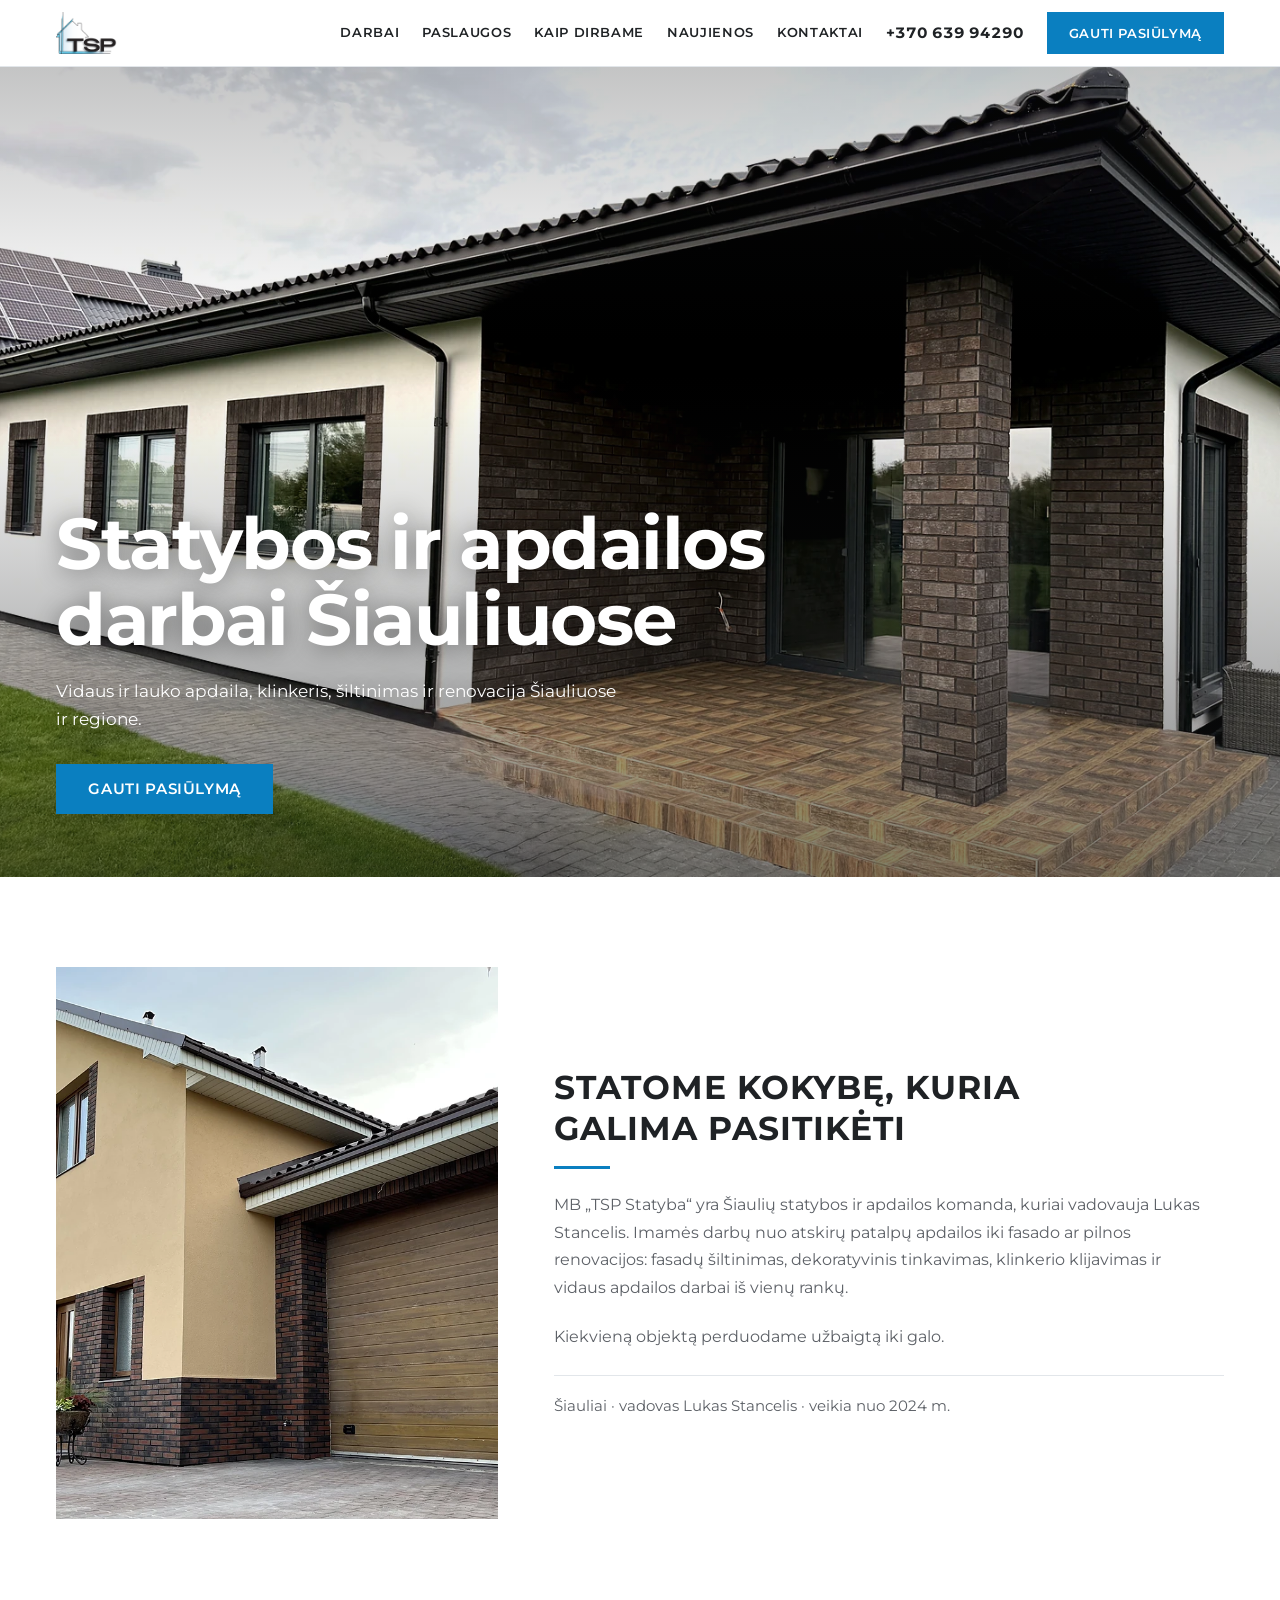
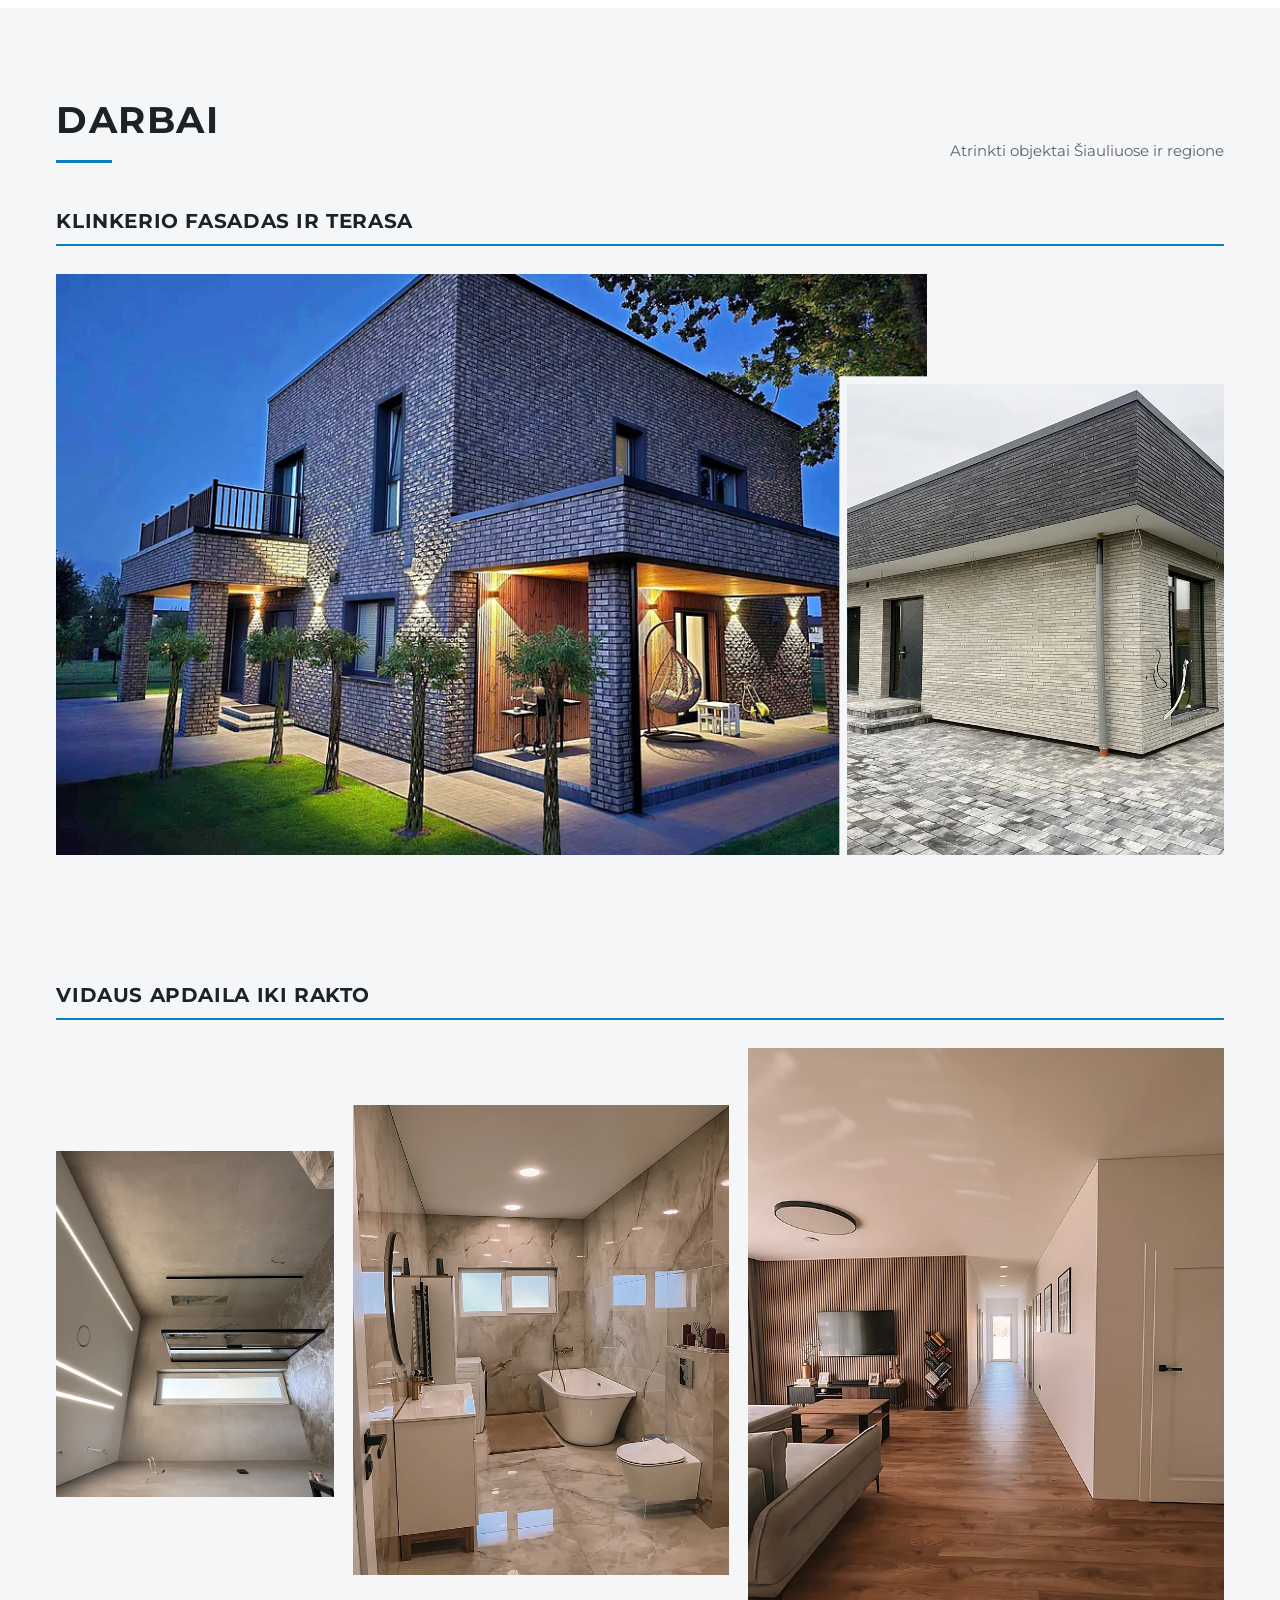
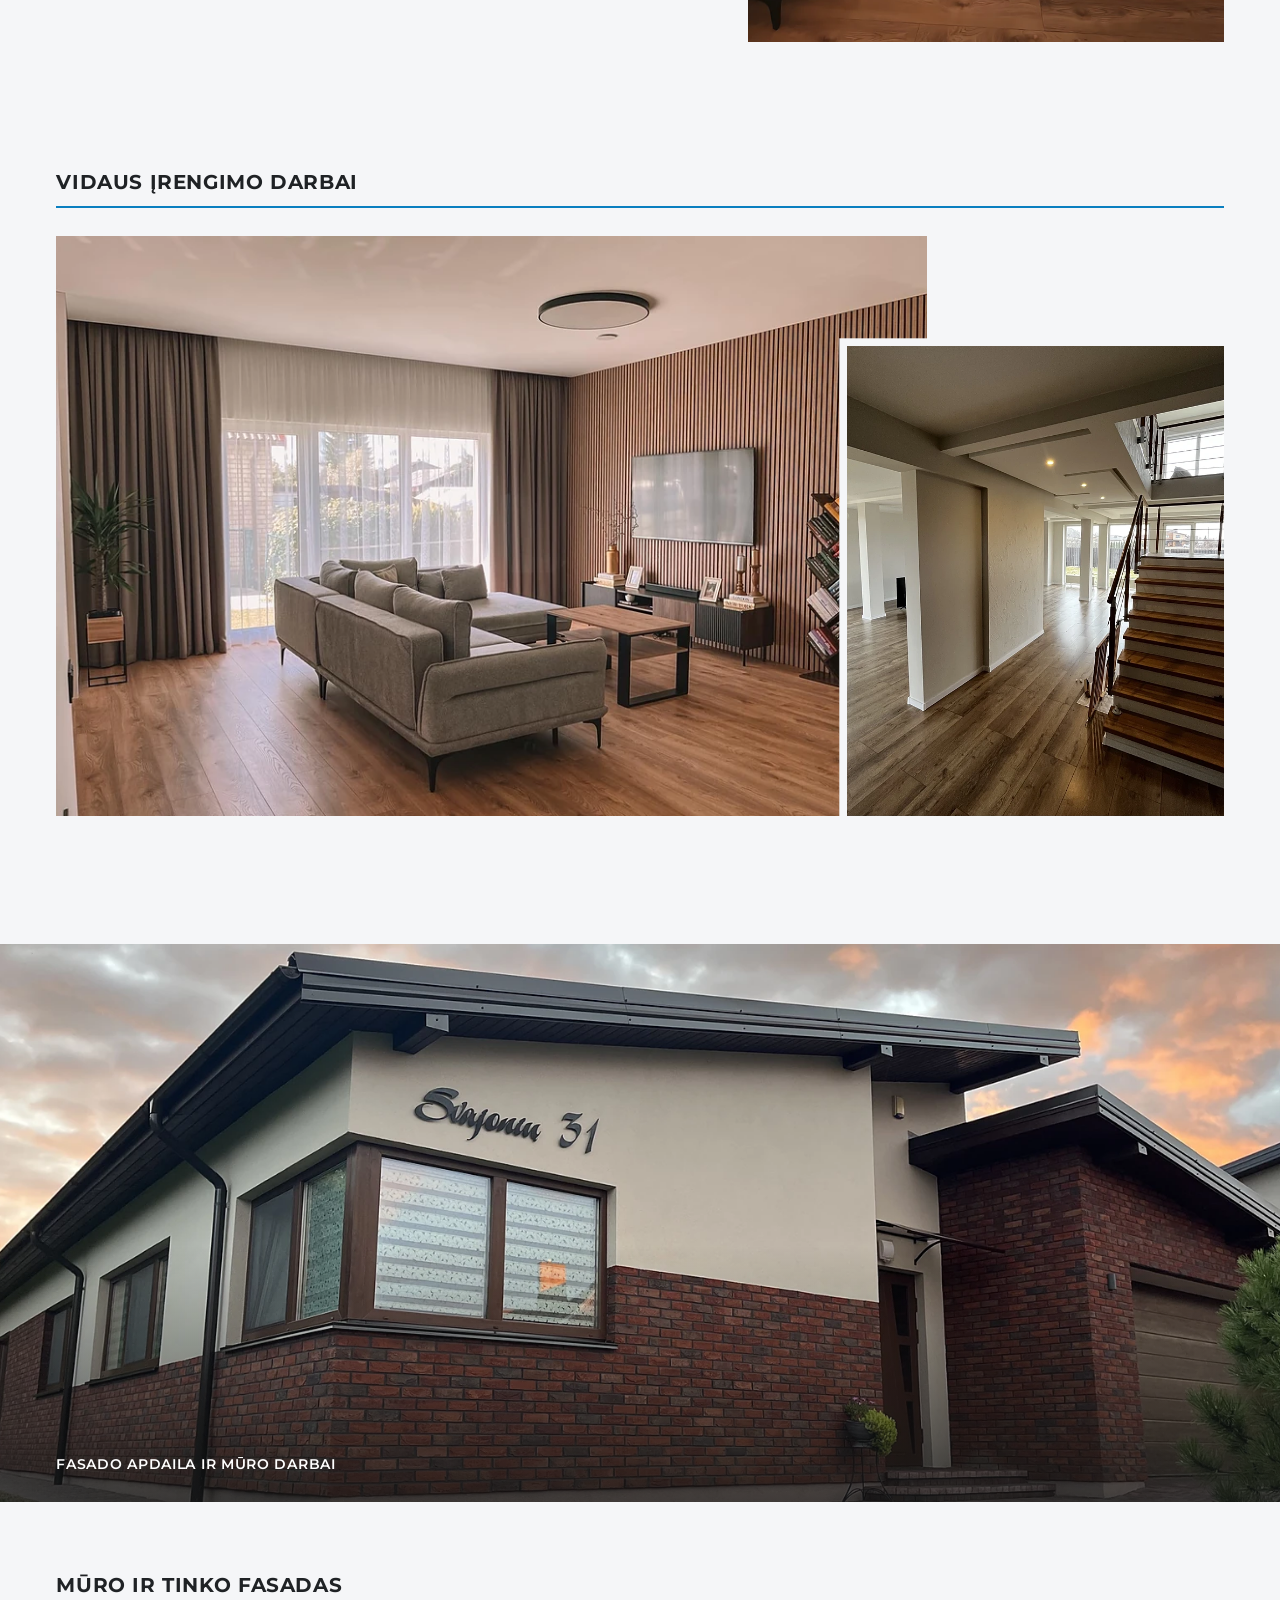
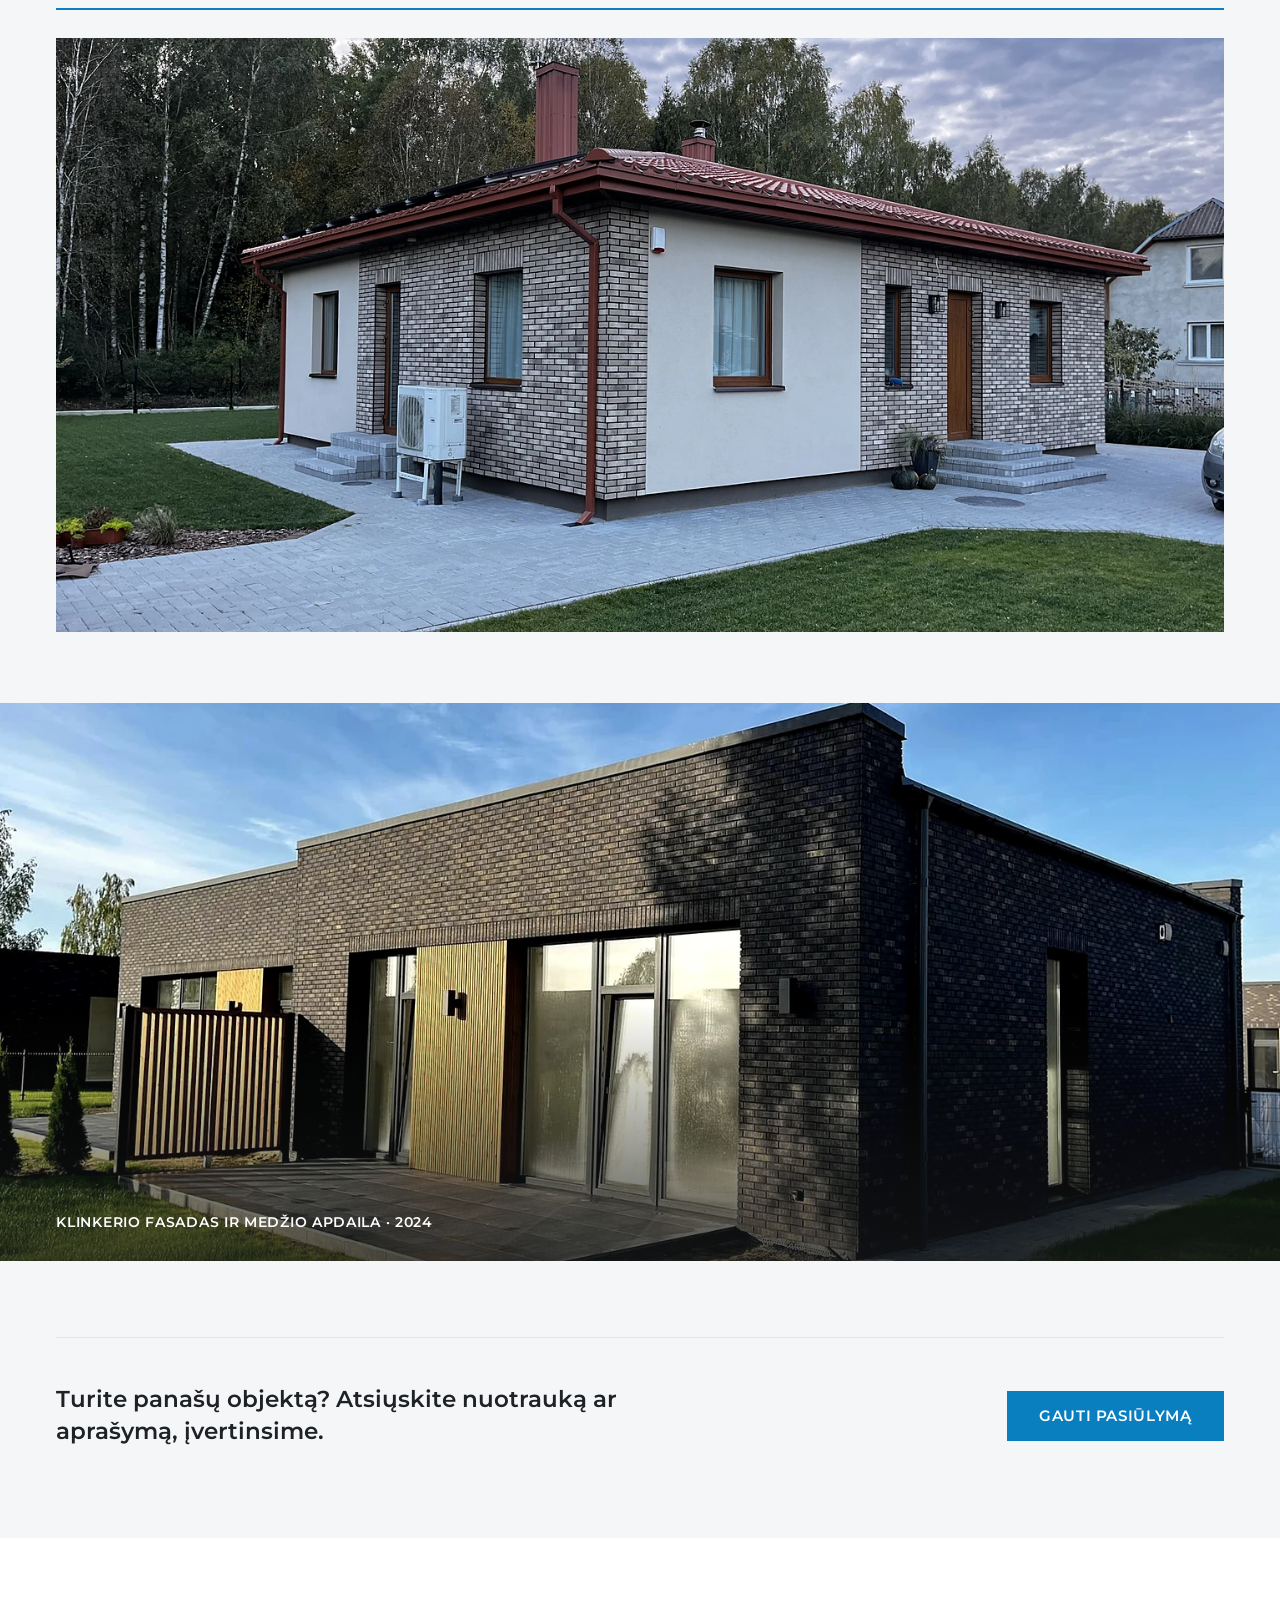
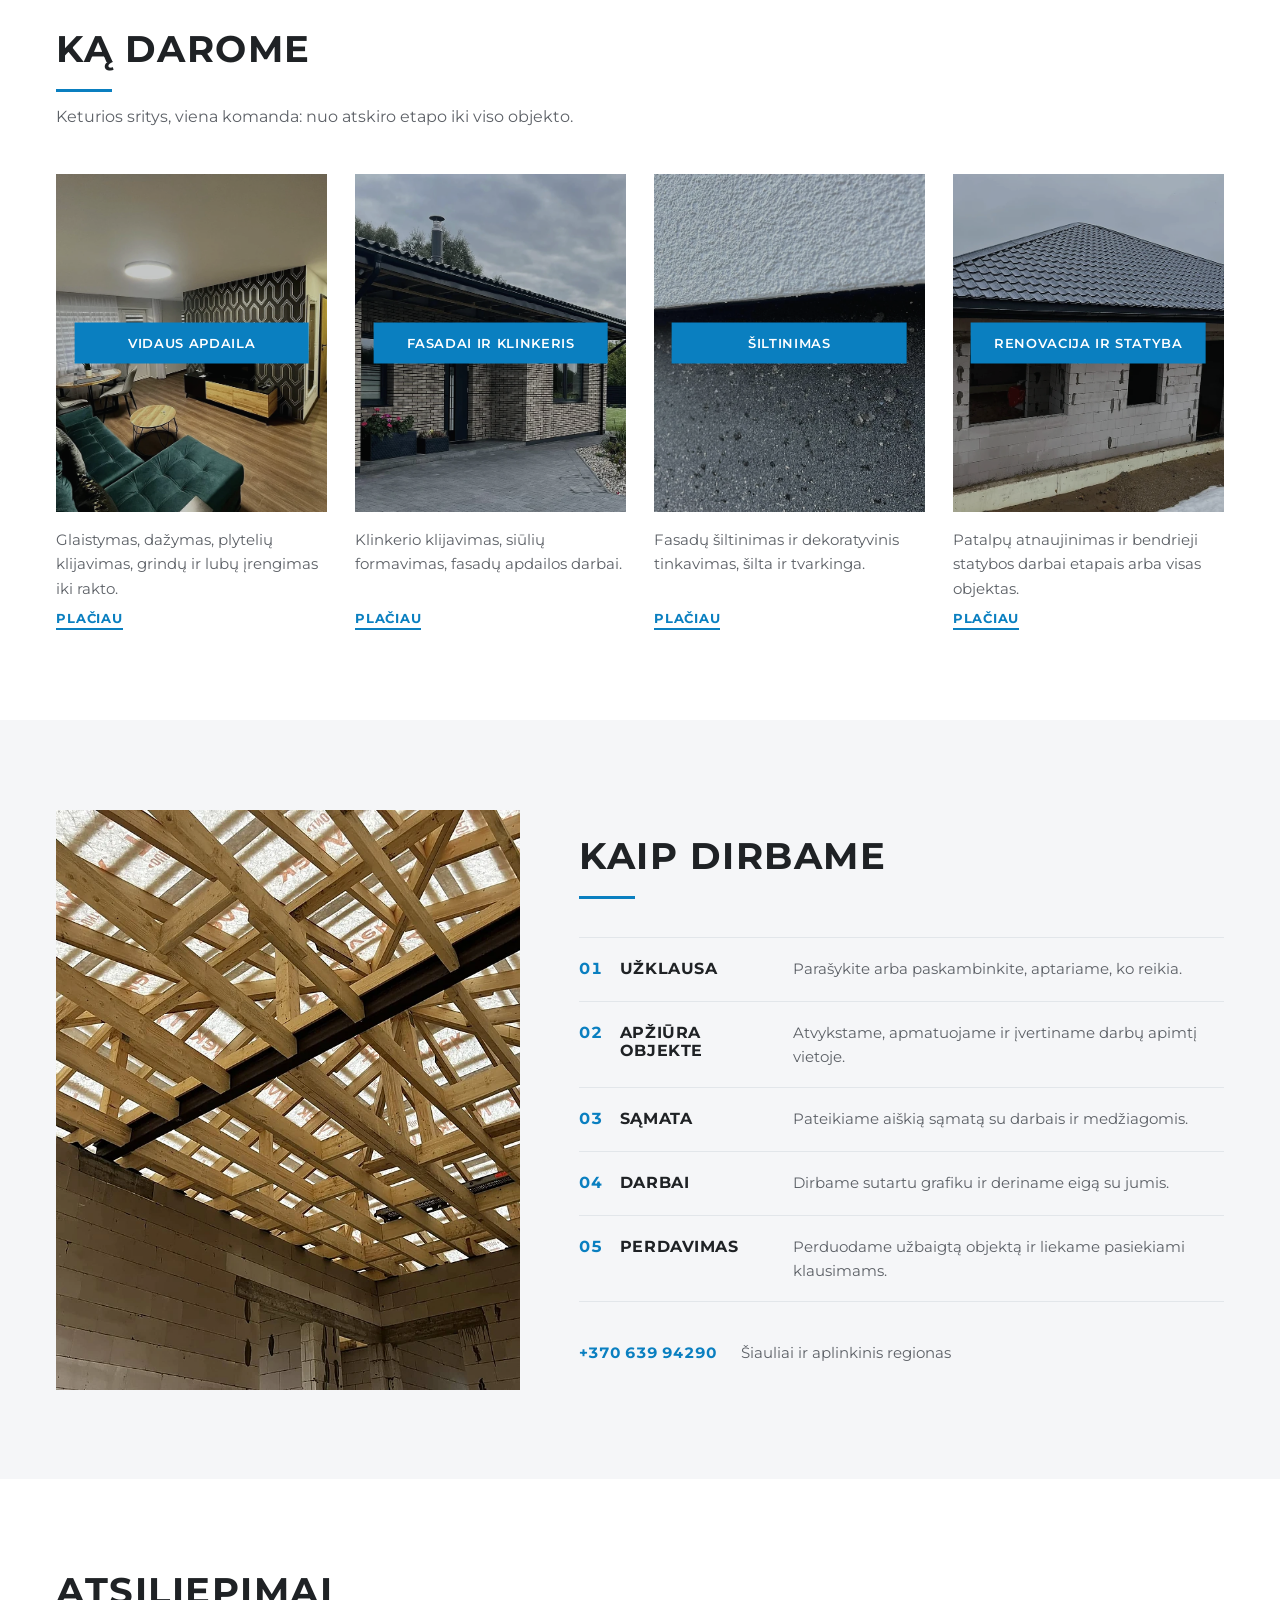
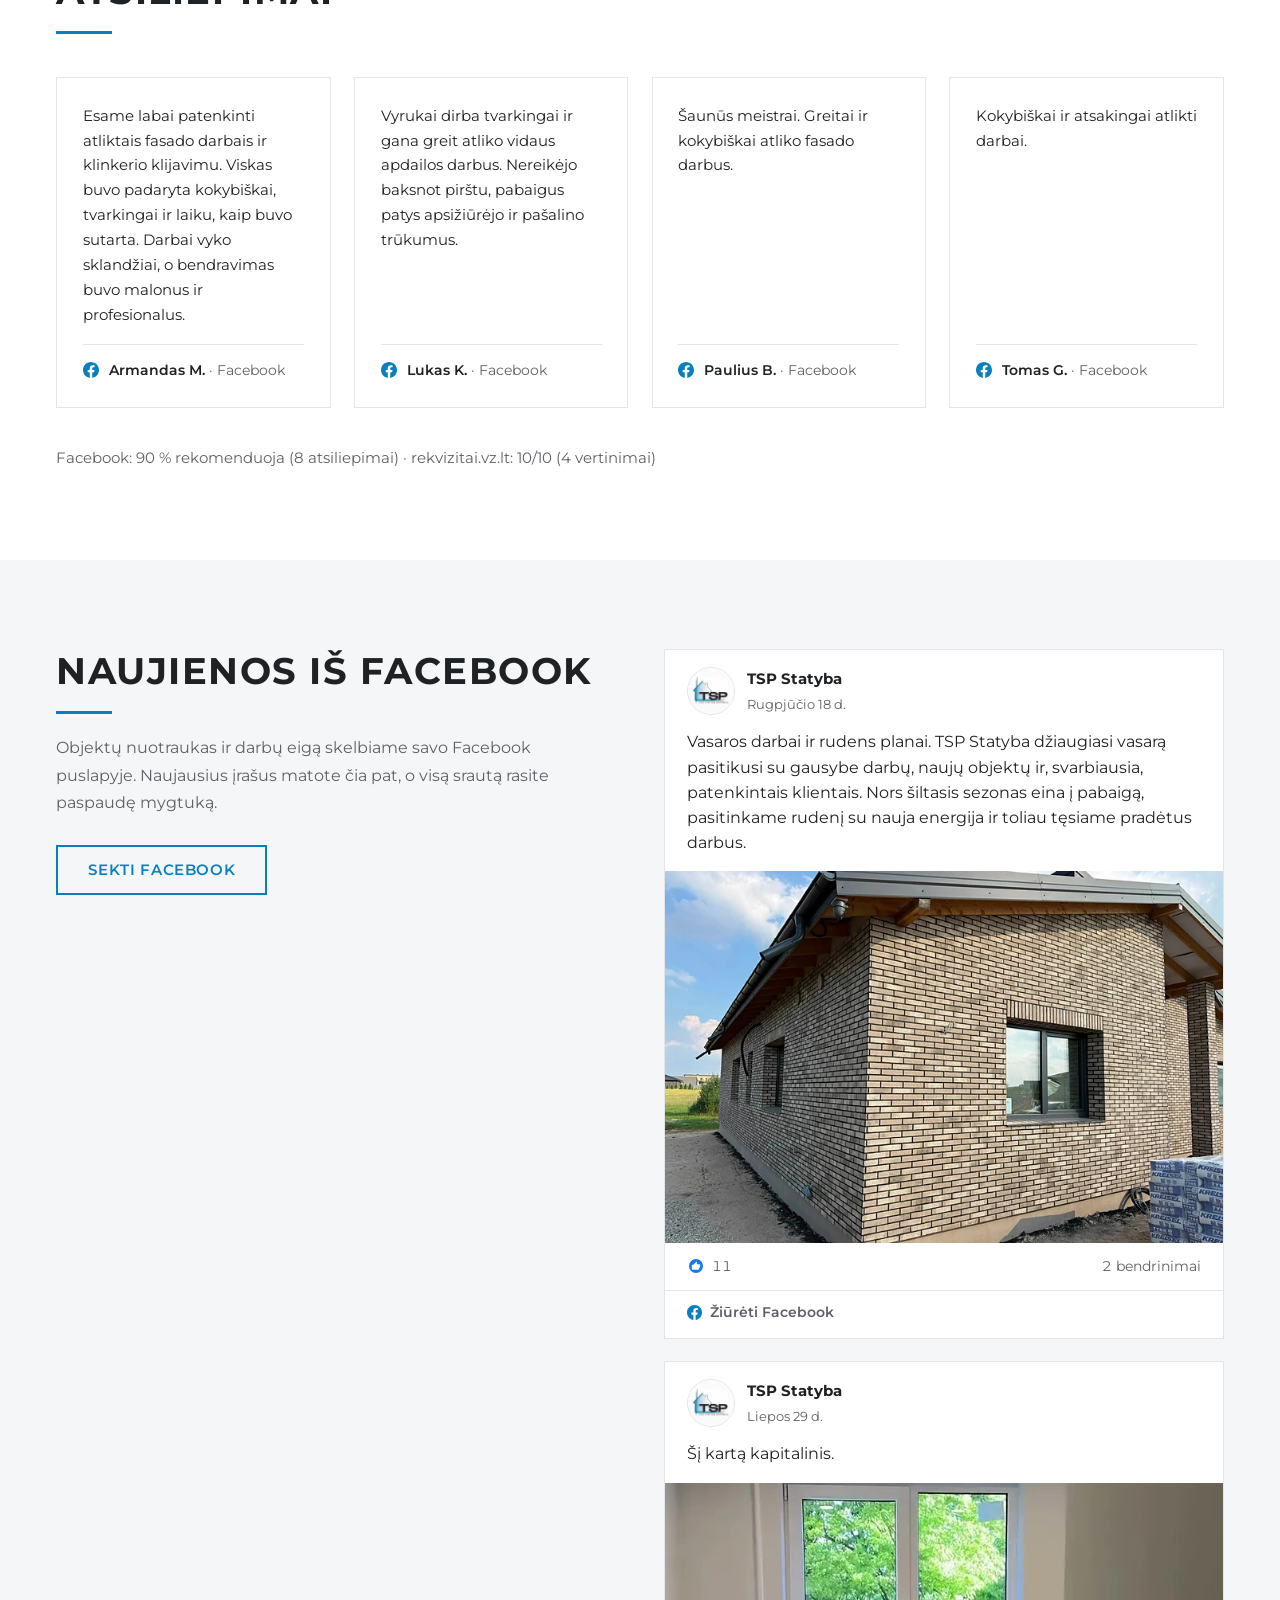
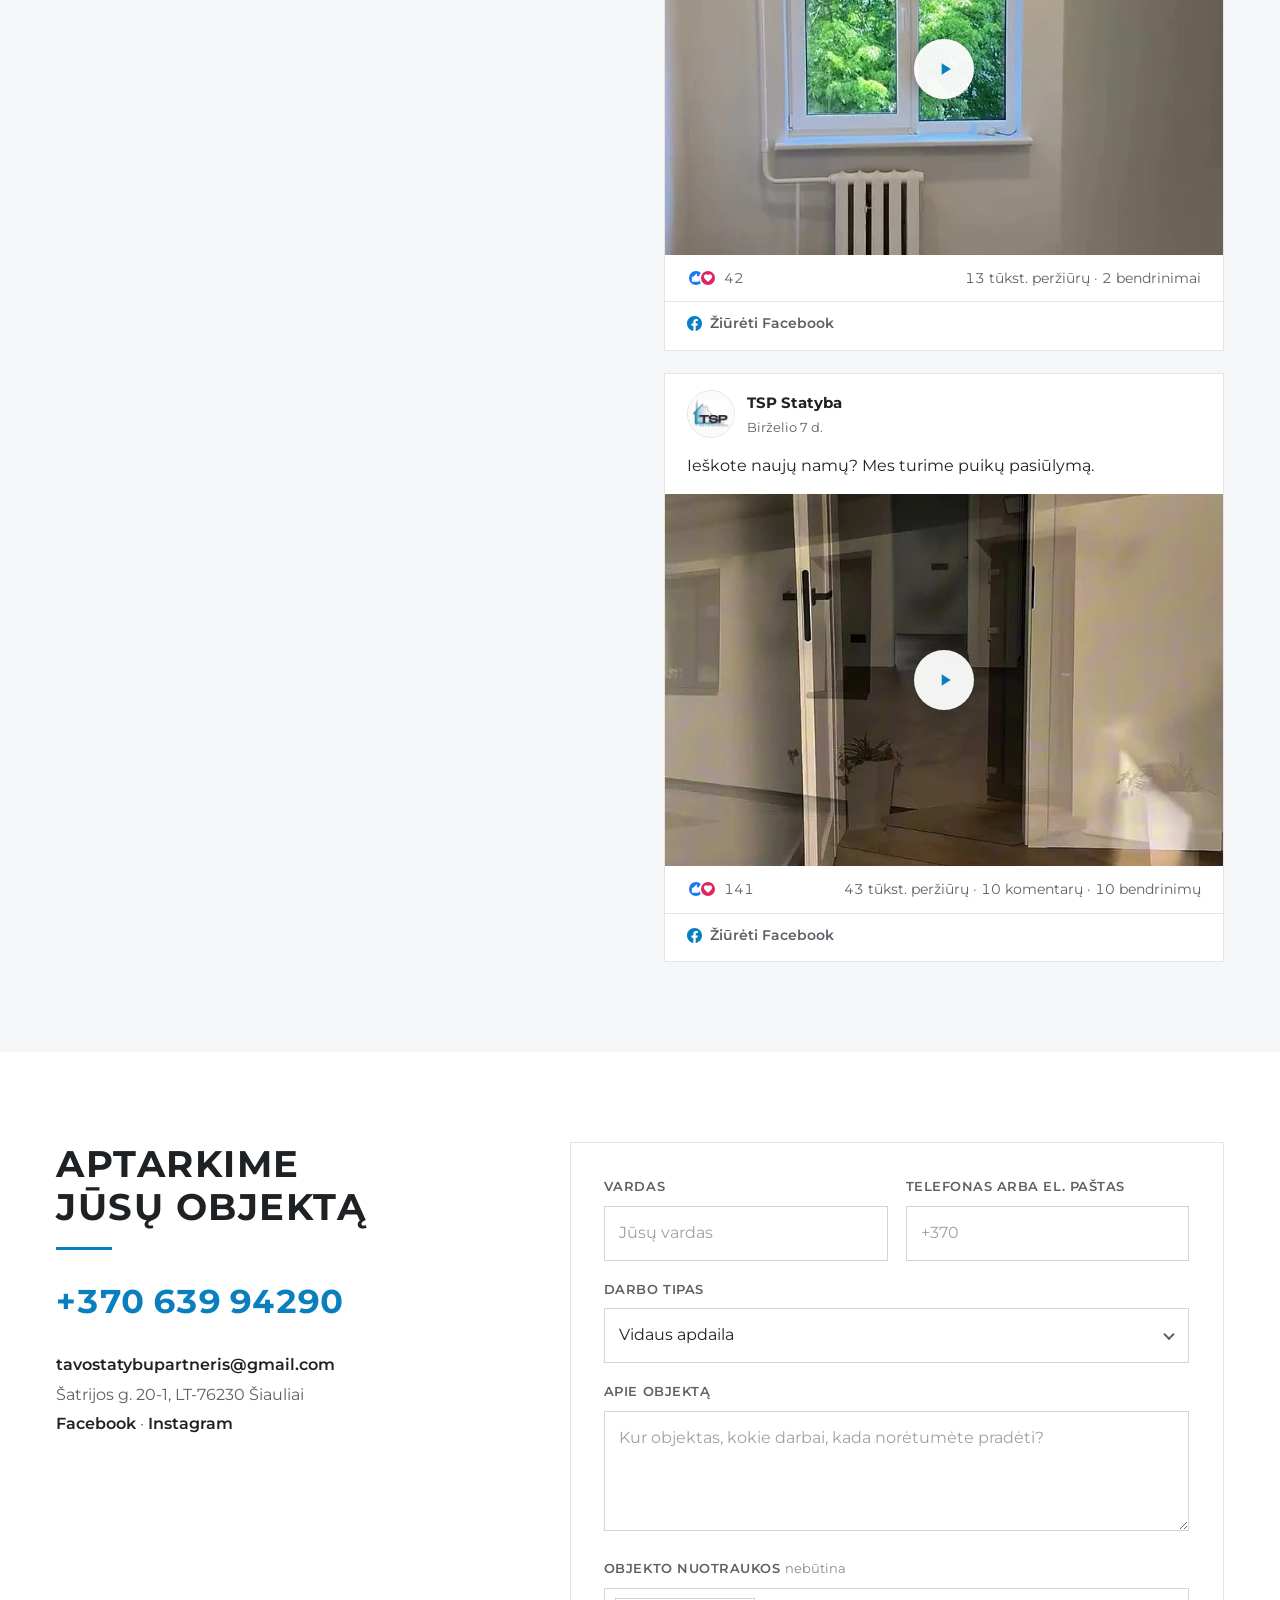
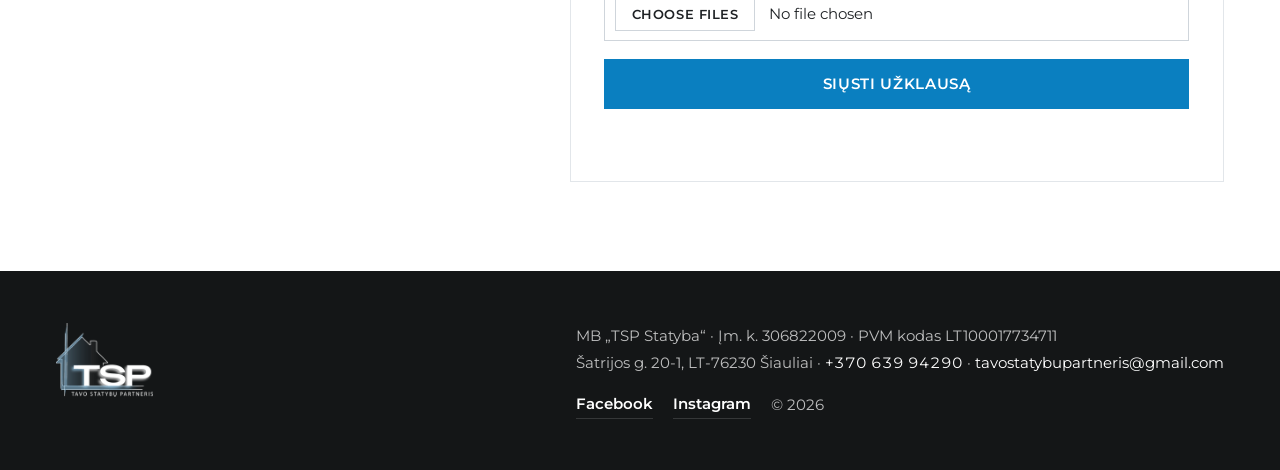
==== commit 9a8a4f7d: "Gyvumo hover mikro-interakcijos, mobilaus rail centravimas, FB embed lauk Hover: darbų kadrai priart" ====
--- a/index.html
+++ b/index.html
@@ -326,20 +326,9 @@
       <div class="news__text">
         <h2 data-reveal>Naujienos iš Facebook</h2>
         <div class="rule" data-reveal data-delay="60"></div>
-        <p class="lede" data-reveal data-delay="90">Objektų nuotraukas ir darbų eigą skelbiame savo Facebook puslapyje. Šalia matote naujausius įrašus, o visą srautą rasite paspaudę mygtuką.</p>
+        <p class="lede" data-reveal data-delay="90">Objektų nuotraukas ir darbų eigą skelbiame savo Facebook puslapyje. Naujausius įrašus matote čia pat, o visą srautą rasite paspaudę mygtuką.</p>
         <div class="news__cta" data-reveal data-delay="130">
           <a class="btn btn--ghost" href="https://www.facebook.com/TSPstatyba/" target="_blank" rel="noopener">Sekti Facebook</a>
-        </div>
-        <div class="news__page" id="newsFeed" data-reveal data-delay="170">
-          <div class="fb-page"
-               data-href="https://www.facebook.com/TSPstatyba/"
-               data-tabs=""
-               data-width="400"
-               data-height="70"
-               data-small-header="true"
-               data-adapt-container-width="true"
-               data-hide-cover="true"
-               data-show-facepile="false"></div>
         </div>
       </div>
 
@@ -500,7 +489,6 @@
   <a href="#kontaktai">Gauti pasiūlymą</a>
 </div>
 
-<div id="fb-root"></div>
 <script src="js/lenis.min.js?v=20260909" defer></script>
 <script src="js/main.js?v=20260909" defer></script>
 </body>
--- a/css/main.css
+++ b/css/main.css
@@ -57,7 +57,11 @@
 .lede{font-size:clamp(16px,1.2vw,17.5px);line-height:1.72;color:var(--tx-2)}
 .sect__head{margin-bottom:clamp(28px,3.4vw,48px)}
 .sect__head p{color:var(--tx-2);font-size:15.5px;margin-top:12px;max-width:56ch}
-.rule{height:3px;width:56px;background:var(--accent);margin-top:18px}
+.rule{height:3px;width:56px;background:var(--accent);margin-top:18px;
+  transform-origin:left}
+.js .rule[data-reveal]{transform:scaleX(0) translateY(18px);
+  transition:opacity var(--t-rv) var(--ease),transform 640ms var(--ease)}
+.js .rule[data-reveal].is-in{transform:scaleX(1) translateY(0)}
 
 /* ---------- reveal ---------- */
 .js [data-reveal]{opacity:0;transform:translateY(18px);
@@ -75,9 +79,10 @@
   font:600 14.5px/1 var(--font);text-transform:uppercase;letter-spacing:.045em;
   padding:16px 30px;min-height:48px;border-radius:0;cursor:pointer;
   transition:background var(--t-ui) var(--ease),color var(--t-ui) var(--ease),
-             border-color var(--t-ui) var(--ease)}
-@media (hover:hover) and (pointer:fine){
-  .btn:hover{background:#fff;color:var(--accent);border-color:var(--accent)}
+             border-color var(--t-ui) var(--ease),transform var(--t-ui) var(--ease)}
+@media (hover:hover) and (pointer:fine){
+  .btn:hover{background:#fff;color:var(--accent);border-color:var(--accent);
+    transform:translateY(-1px)}
 }
 .btn:active{background:var(--accent-d);border-color:var(--accent-d);color:#fff}
 .btn--ghost{background:transparent;color:var(--accent);border-color:var(--accent)}
@@ -94,7 +99,8 @@
 .nav.is-scrolled{box-shadow:0 2px 14px rgba(20,22,23,.07)}
 .nav__in{display:flex;align-items:center;gap:clamp(14px,2vw,32px);
   padding-top:12px;padding-bottom:12px}
-.nav__logo{display:block;flex:0 0 auto}
+.nav__logo{display:block;flex:0 0 auto;transition:transform var(--t-ui) var(--ease)}
+@media (hover:hover) and (pointer:fine){.nav__logo:hover{transform:scale(1.03)}}
 .nav__logo img{height:42px;width:auto}
 .nav__links{display:flex;align-items:center;gap:clamp(14px,1.8vw,28px);margin-left:auto}
 .nav__d{font-size:13px;font-weight:600;text-transform:uppercase;letter-spacing:.05em;
@@ -141,7 +147,10 @@
 /* ---------- intro ---------- */
 .intro__grid{display:grid;grid-template-columns:minmax(0,.66fr) minmax(0,1fr);
   gap:clamp(30px,4.4vw,72px);align-items:center}
-.intro__media img{width:100%;aspect-ratio:4/5;object-fit:cover}
+.intro__media{overflow:hidden}
+.intro__media img{width:100%;aspect-ratio:4/5;object-fit:cover;
+  transition:transform 900ms var(--ease)}
+@media (hover:hover) and (pointer:fine){.intro__media:hover img{transform:scale(1.03)}}
 .intro__claim{font-size:clamp(23px,2.6vw,34px);font-weight:700;
   text-transform:uppercase;letter-spacing:.03em;line-height:1.22}
 .intro__text .lede{margin-top:22px;max-width:60ch}
@@ -158,13 +167,25 @@
 .ph{display:block;overflow:hidden;background:#e9ecf0;position:relative}
 .ph img{width:100%;height:100%;object-fit:cover;
   transition:transform 700ms var(--ease)}
+.ph::after{content:"";position:absolute;inset:0;pointer-events:none;
+  background:rgba(10,127,192,.1);opacity:0;
+  transition:opacity var(--t-ui) var(--ease)}
+@media (hover:hover) and (pointer:fine){
+  .ph:hover img{transform:scale(1.03)}
+  .ph:hover::after{opacity:1}
+}
 .ar32{aspect-ratio:3/2}
 .ar45{aspect-ratio:4/5}
 
 .case{min-width:0}
 .case__head{display:flex;justify-content:space-between;align-items:baseline;gap:20px;
-  padding-bottom:14px;border-bottom:2px solid var(--accent);
+  padding-bottom:14px;position:relative;
   margin-bottom:clamp(16px,2.2vw,30px)}
+.case__head::after{content:"";position:absolute;left:0;right:0;bottom:0;height:2px;
+  background:var(--accent);transform-origin:left}
+.js .case__head[data-reveal]::after{transform:scaleX(0);
+  transition:transform 700ms var(--ease) 120ms}
+.js .case__head[data-reveal].is-in::after{transform:scaleX(1)}
 .case__title{font-size:clamp(17px,1.6vw,22px);font-weight:700;
   text-transform:uppercase;letter-spacing:.03em}
 .case__year{color:var(--tx-2);font-size:14px;white-space:nowrap}
@@ -210,7 +231,8 @@
   gap:clamp(18px,2.2vw,30px)}
 .svc__item{min-width:0;display:flex;flex-direction:column}
 .svc__tile{position:relative;display:block;overflow:hidden;background:#e9ecf0}
-.svc__tile img{width:100%;aspect-ratio:4/5;object-fit:cover}
+.svc__tile img{width:100%;aspect-ratio:4/5;object-fit:cover;
+  transition:transform 800ms var(--ease)}
 .svc__tile::after{content:"";position:absolute;inset:0;background:rgba(20,22,23,.24);
   transition:background var(--t-ui) var(--ease)}
 .svc__label{position:absolute;left:50%;top:50%;transform:translate(-50%,-50%);z-index:2;
@@ -220,18 +242,29 @@
   transition:background var(--t-ui) var(--ease),color var(--t-ui) var(--ease)}
 @media (hover:hover) and (pointer:fine){
   .svc__item:hover .svc__tile::after{background:rgba(20,22,23,.1)}
+  .svc__item:hover .svc__tile img{transform:scale(1.05)}
   .svc__item:hover .svc__label{background:#fff;color:var(--accent)}
+  .svc__item:hover .svc__more{color:var(--tx);border-color:var(--tx)}
 }
 .svc__desc{margin-top:16px;color:var(--tx-2);font-size:15px;line-height:1.62;flex:1}
 
 /* ---------- procesas ---------- */
 .proc__grid{display:grid;grid-template-columns:minmax(0,.72fr) minmax(0,1fr);
   gap:clamp(34px,4.6vw,80px);align-items:center}
-.proc__media img{width:100%;aspect-ratio:4/5;object-fit:cover}
+.proc__media{overflow:hidden}
+.proc__media img{width:100%;aspect-ratio:4/5;object-fit:cover;
+  transition:transform 900ms var(--ease)}
+@media (hover:hover) and (pointer:fine){.proc__media:hover img{transform:scale(1.03)}}
 .proc__list{list-style:none;margin:clamp(24px,3vw,38px) 0 0;padding:0}
 .proc__step{display:grid;grid-template-columns:auto minmax(150px,.36fr) 1fr;
   gap:6px 18px;padding-block:18px;border-top:1px solid var(--line);align-items:baseline}
 .proc__step:last-child{border-bottom:1px solid var(--line)}
+.proc__step{transition:background var(--t-ui) var(--ease)}
+.proc__num{transition:transform var(--t-ui) var(--ease)}
+@media (hover:hover) and (pointer:fine){
+  .proc__step:hover{background:rgba(10,127,192,.045)}
+  .proc__step:hover .proc__num{transform:translateX(3px)}
+}
 .proc__num{color:var(--accent);font-weight:700;font-size:16px;letter-spacing:.02em}
 .proc__step h3{font-size:16px;text-transform:uppercase;letter-spacing:.035em;font-weight:700}
 .proc__step p{color:var(--tx-2);font-size:15px;line-height:1.6}
@@ -243,6 +276,8 @@
 .revs{display:grid;grid-template-columns:repeat(4,minmax(0,1fr));
   gap:clamp(16px,1.8vw,24px);align-items:stretch}
 .rev{margin:0;background:#fff;border:1px solid var(--line);
+  transition:border-color var(--t-ui) var(--ease),transform var(--t-ui) var(--ease),
+             box-shadow var(--t-ui) var(--ease);
   padding:clamp(20px,2vw,28px);display:flex;flex-direction:column;gap:16px}
 .rev blockquote{margin:0;flex:1}
 .rev blockquote p{font-size:15px;line-height:1.66;color:var(--tx)}
@@ -250,6 +285,10 @@
   padding-top:14px;border-top:1px solid var(--line)}
 .rev__src svg{flex:0 0 auto;fill:var(--accent)}
 .rev__name{color:var(--tx);font-weight:600}
+@media (hover:hover) and (pointer:fine){
+  .rev:hover{border-color:var(--accent);transform:translateY(-3px);
+    box-shadow:0 10px 24px rgba(20,22,23,.07)}
+}
 .revs__agg{margin-top:clamp(24px,3vw,38px);color:var(--tx-2);font-size:14.5px}
 
 /* ---------- naujienos ---------- */
@@ -260,13 +299,14 @@
 .news__text .lede{margin-top:20px;max-width:48ch}
 @media (min-width:961px){.news__text{position:sticky;top:96px}}
 .news__cta{margin-top:28px}
-.fb-page,.fb-page span,.fb-page iframe{max-width:100%}
 
 /* ---------- kontaktai ---------- */
 .contact__grid{display:grid;grid-template-columns:minmax(0,.82fr) minmax(0,1.18fr);
   gap:clamp(38px,4.6vw,80px);align-items:start}
 .contact__tel{display:inline-block;font-size:clamp(24px,2.6vw,34px);font-weight:700;
-  color:var(--accent);margin-top:24px;letter-spacing:-.01em}
+  color:var(--accent);margin-top:24px;letter-spacing:-.01em;
+  transition:transform var(--t-ui) var(--ease)}
+@media (hover:hover) and (pointer:fine){.contact__tel:hover{transform:translateX(4px)}}
 .contact__meta{margin-top:20px;color:var(--tx-2);font-size:15.5px;line-height:1.9}
 .contact__meta a{color:var(--tx);font-weight:600;
   transition:color var(--t-ui) var(--ease)}
@@ -347,9 +387,12 @@
   .case__stage,.case__stage--tri{
     display:flex;overflow-x:auto;gap:10px;scroll-snap-type:x mandatory;
     -webkit-overflow-scrolling:touch;scrollbar-width:none;
-    margin-inline:0;scroll-padding-inline:var(--mx)}
+    margin-inline:calc(-1 * var(--mx));padding-inline:var(--mx);
+    scroll-padding-inline:var(--mx)}
   .case__stage::-webkit-scrollbar{display:none}
-  .case__stage .ph{flex:0 0 78vw;aspect-ratio:4/5;scroll-snap-align:center;margin:0}
+  /* kadrai lygiuojasi į tą pačią paraštę kaip tekstas, tad nė vienas nebūna nustumtas */
+  .case__stage .ph{flex:0 0 calc(100vw - 2 * var(--mx) - 26px);aspect-ratio:4/5;
+    scroll-snap-align:start;margin:0}
   .case__stage .ph img{width:100%;height:100%;object-fit:cover;aspect-ratio:auto}
   .case__inset{transform:none;box-shadow:none}
   .case__t2,.case__t3{margin-top:0}
@@ -431,8 +474,9 @@
 .more{display:grid;grid-template-columns:repeat(3,minmax(0,1fr));gap:clamp(14px,1.6vw,24px)}
 .more a{display:block;background:#fff;border:1px solid var(--line);
   padding:clamp(20px,2vw,26px);
-  transition:border-color var(--t-ui) var(--ease),color var(--t-ui) var(--ease)}
-@media (hover:hover) and (pointer:fine){.more a:hover{border-color:var(--accent);color:var(--accent)}}
+  transition:border-color var(--t-ui) var(--ease),color var(--t-ui) var(--ease),
+             transform var(--t-ui) var(--ease)}
+@media (hover:hover) and (pointer:fine){.more a:hover{border-color:var(--accent);color:var(--accent);transform:translateY(-3px)}}
 .more h3{font-size:15px;text-transform:uppercase;letter-spacing:.04em;font-weight:700}
 .more p{margin-top:10px;color:var(--tx-2);font-size:14.5px;line-height:1.6}
 
@@ -460,9 +504,14 @@
 }
 
 /* naujienų įrašų kortelės, sudėtos kaip Facebook įrašas */
-.news__page{margin-top:26px;min-height:0}
 .news__posts{display:grid;gap:clamp(16px,1.8vw,22px);align-content:start}
-.post{background:#fff;border:1px solid var(--line);overflow:hidden}
+.post{background:#fff;border:1px solid var(--line);overflow:hidden;
+  transition:border-color var(--t-ui) var(--ease),transform var(--t-ui) var(--ease),
+             box-shadow var(--t-ui) var(--ease)}
+@media (hover:hover) and (pointer:fine){
+  .post:hover{border-color:#cfd8e0;transform:translateY(-3px);
+    box-shadow:0 10px 24px rgba(20,22,23,.07)}
+}
 .post__head{display:flex;align-items:center;gap:12px;padding:16px clamp(18px,1.8vw,22px) 0}
 .post__avatar{width:48px;height:48px;border-radius:50%;object-fit:cover;flex:0 0 auto;
   border:1px solid var(--line)}
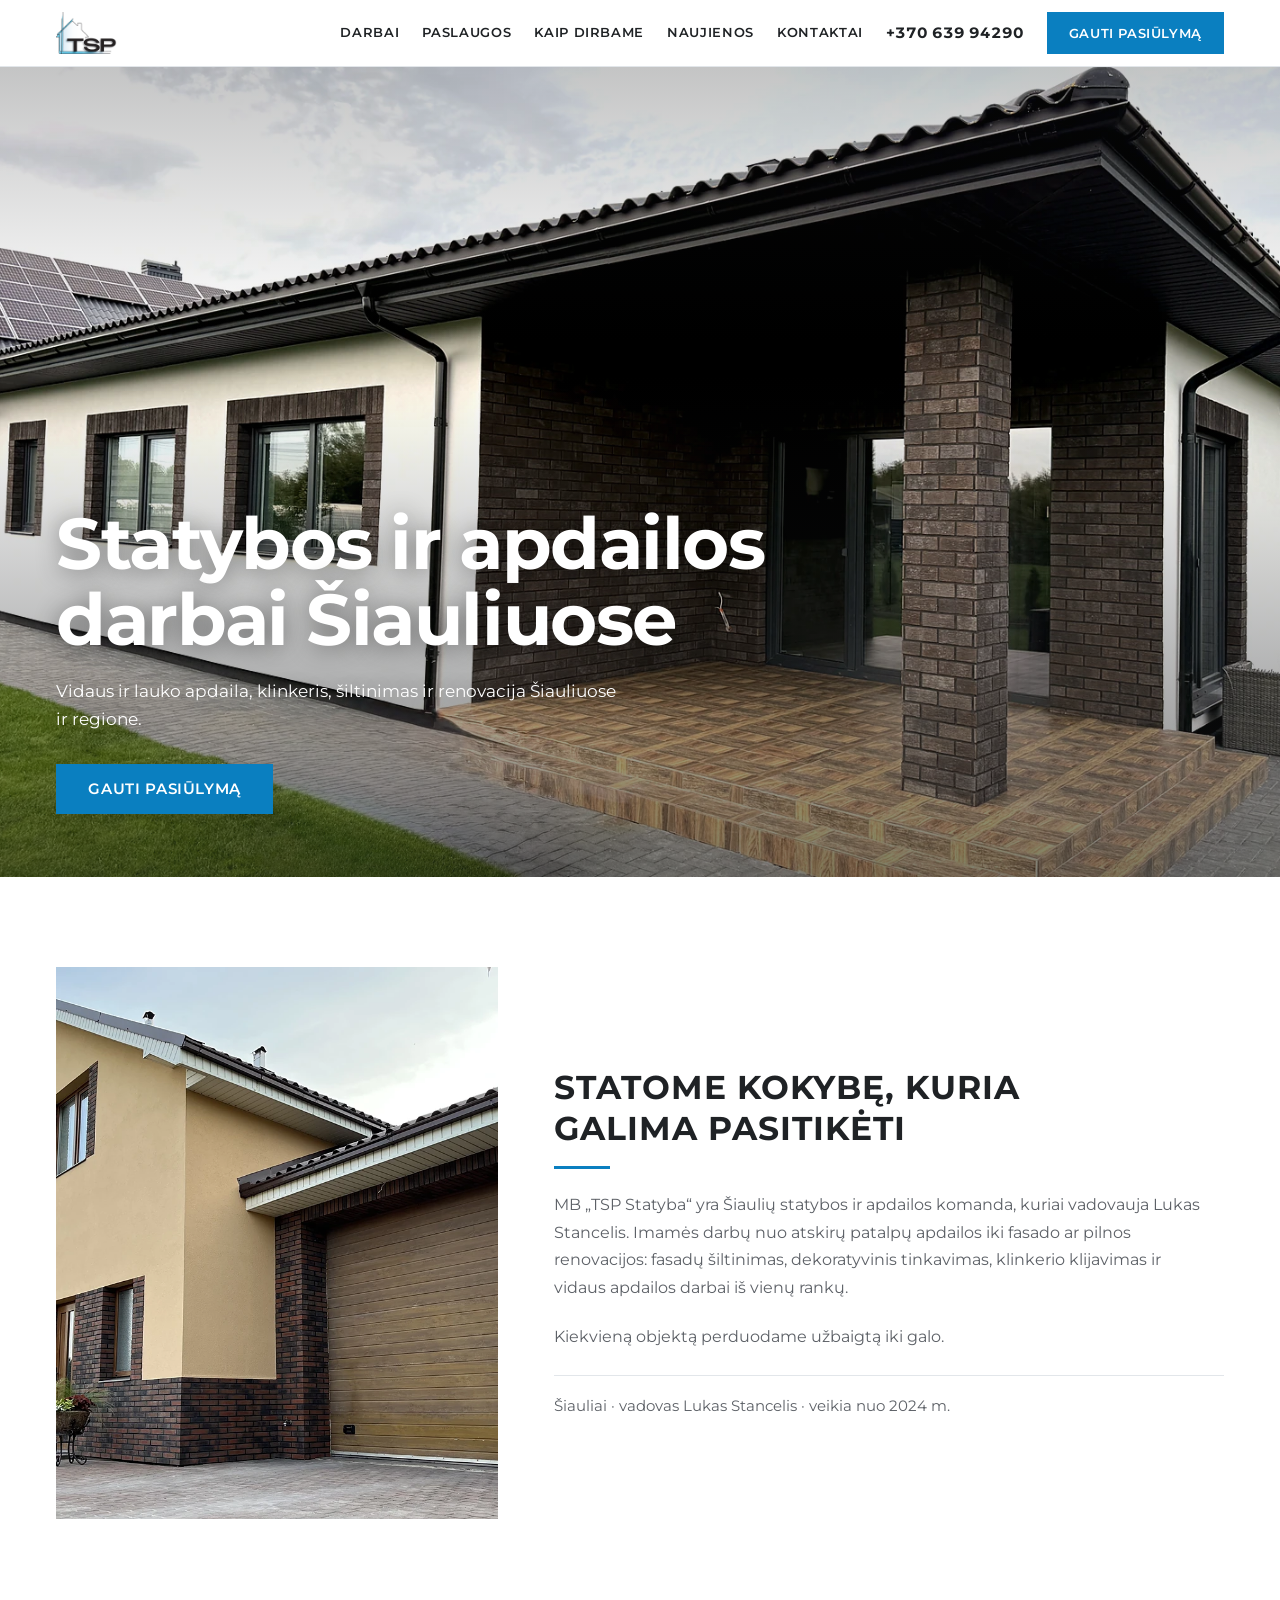
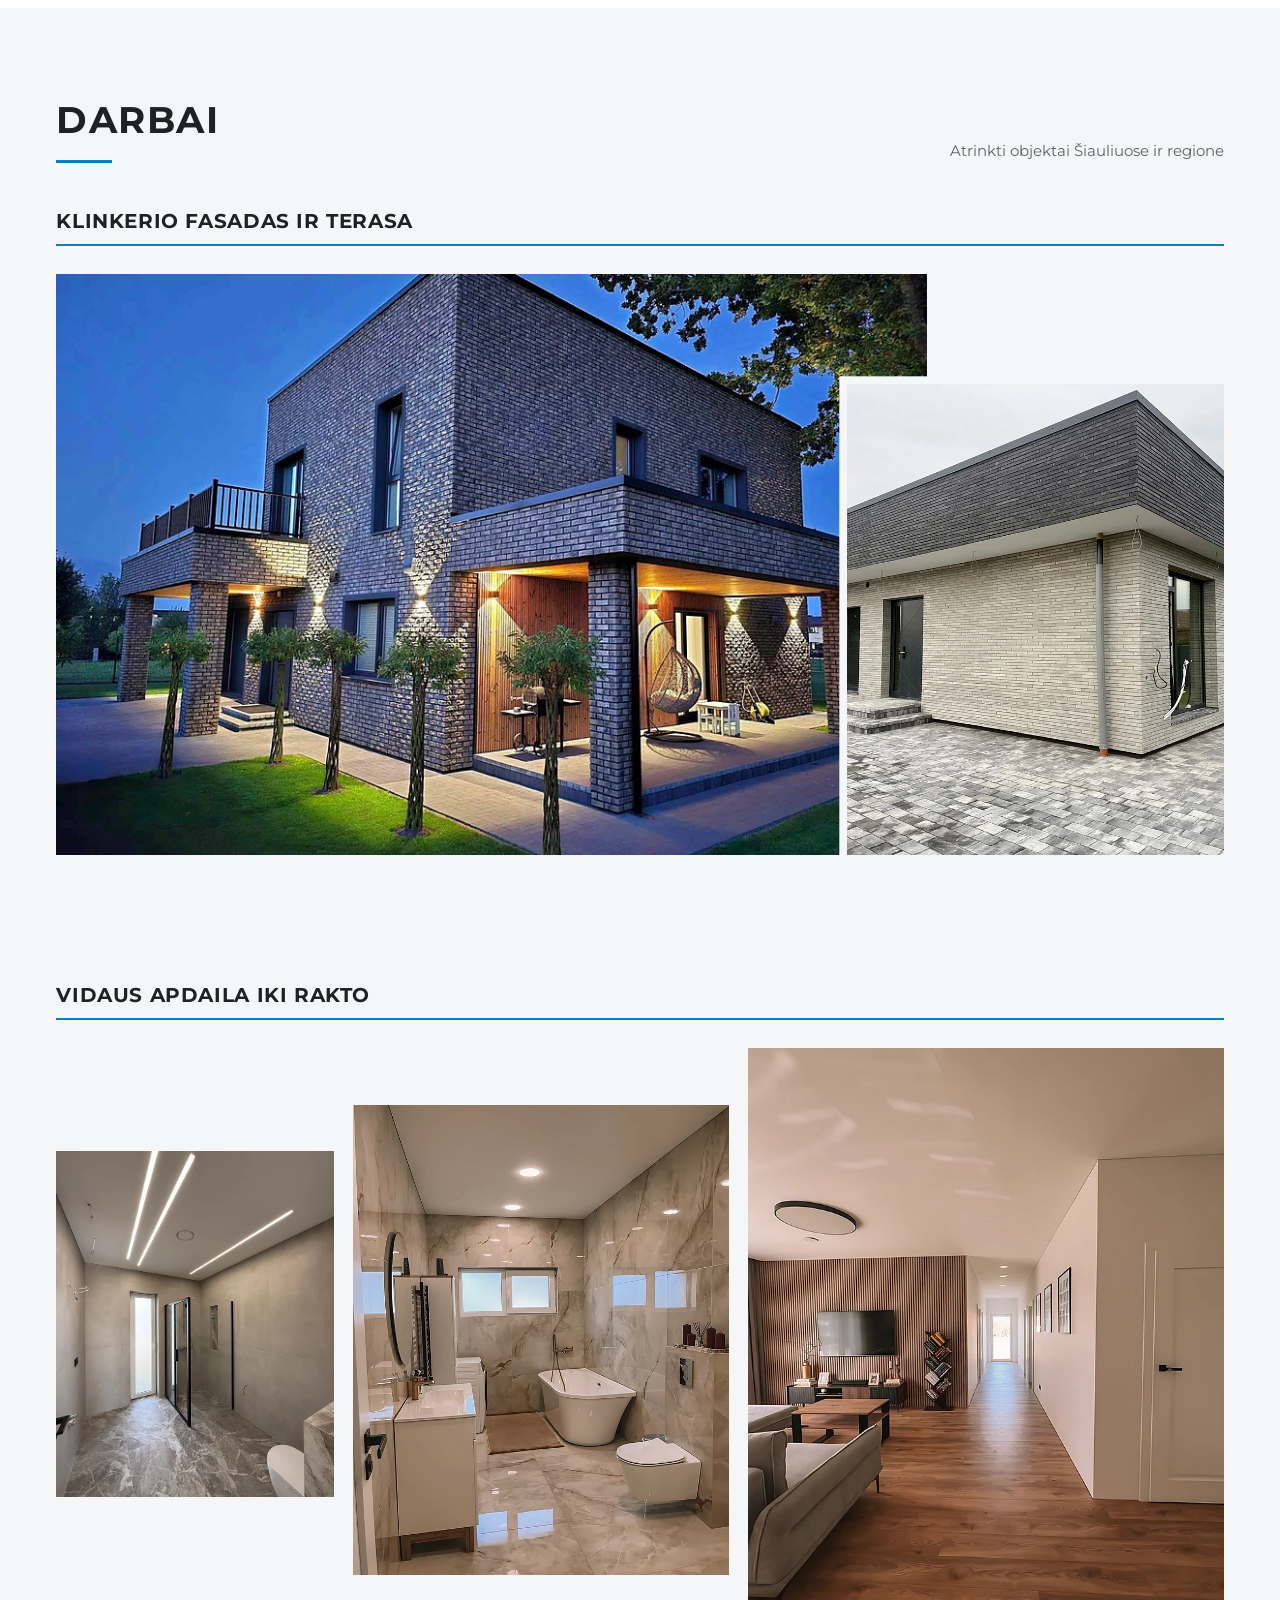
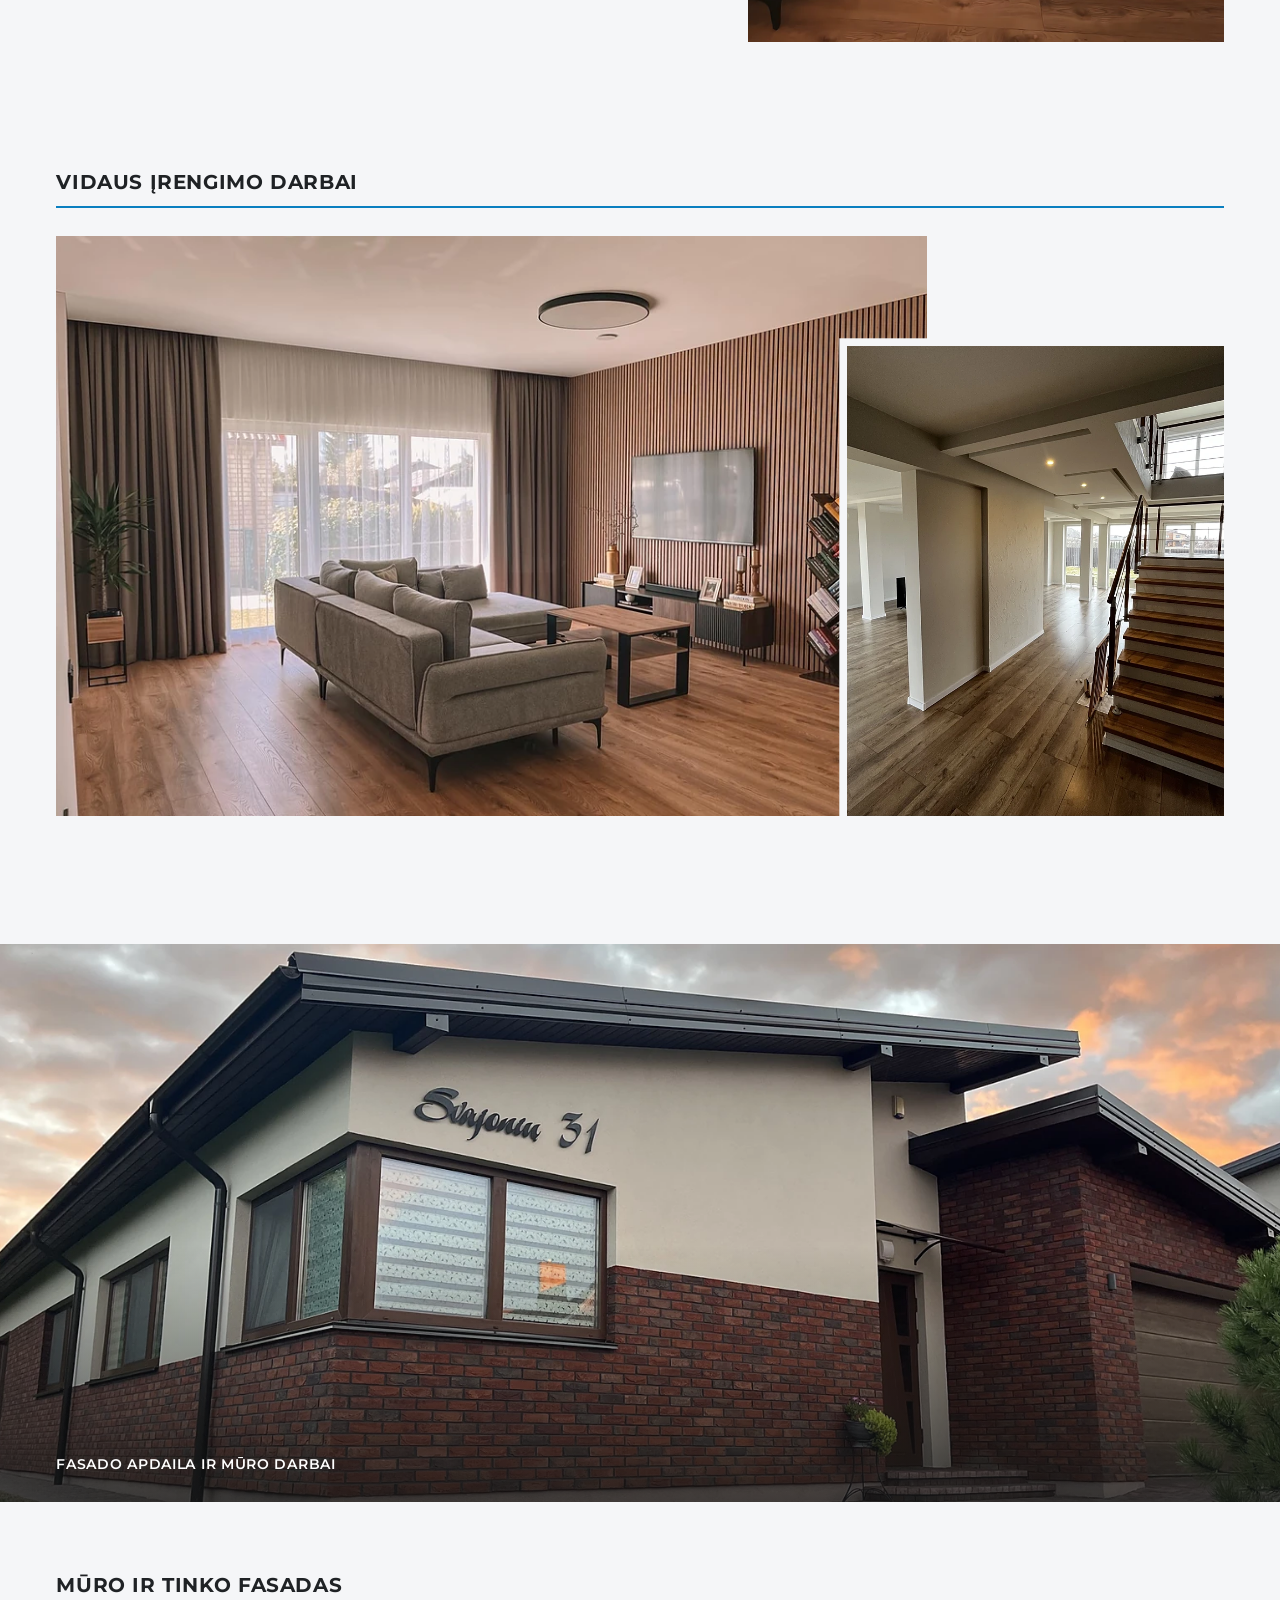
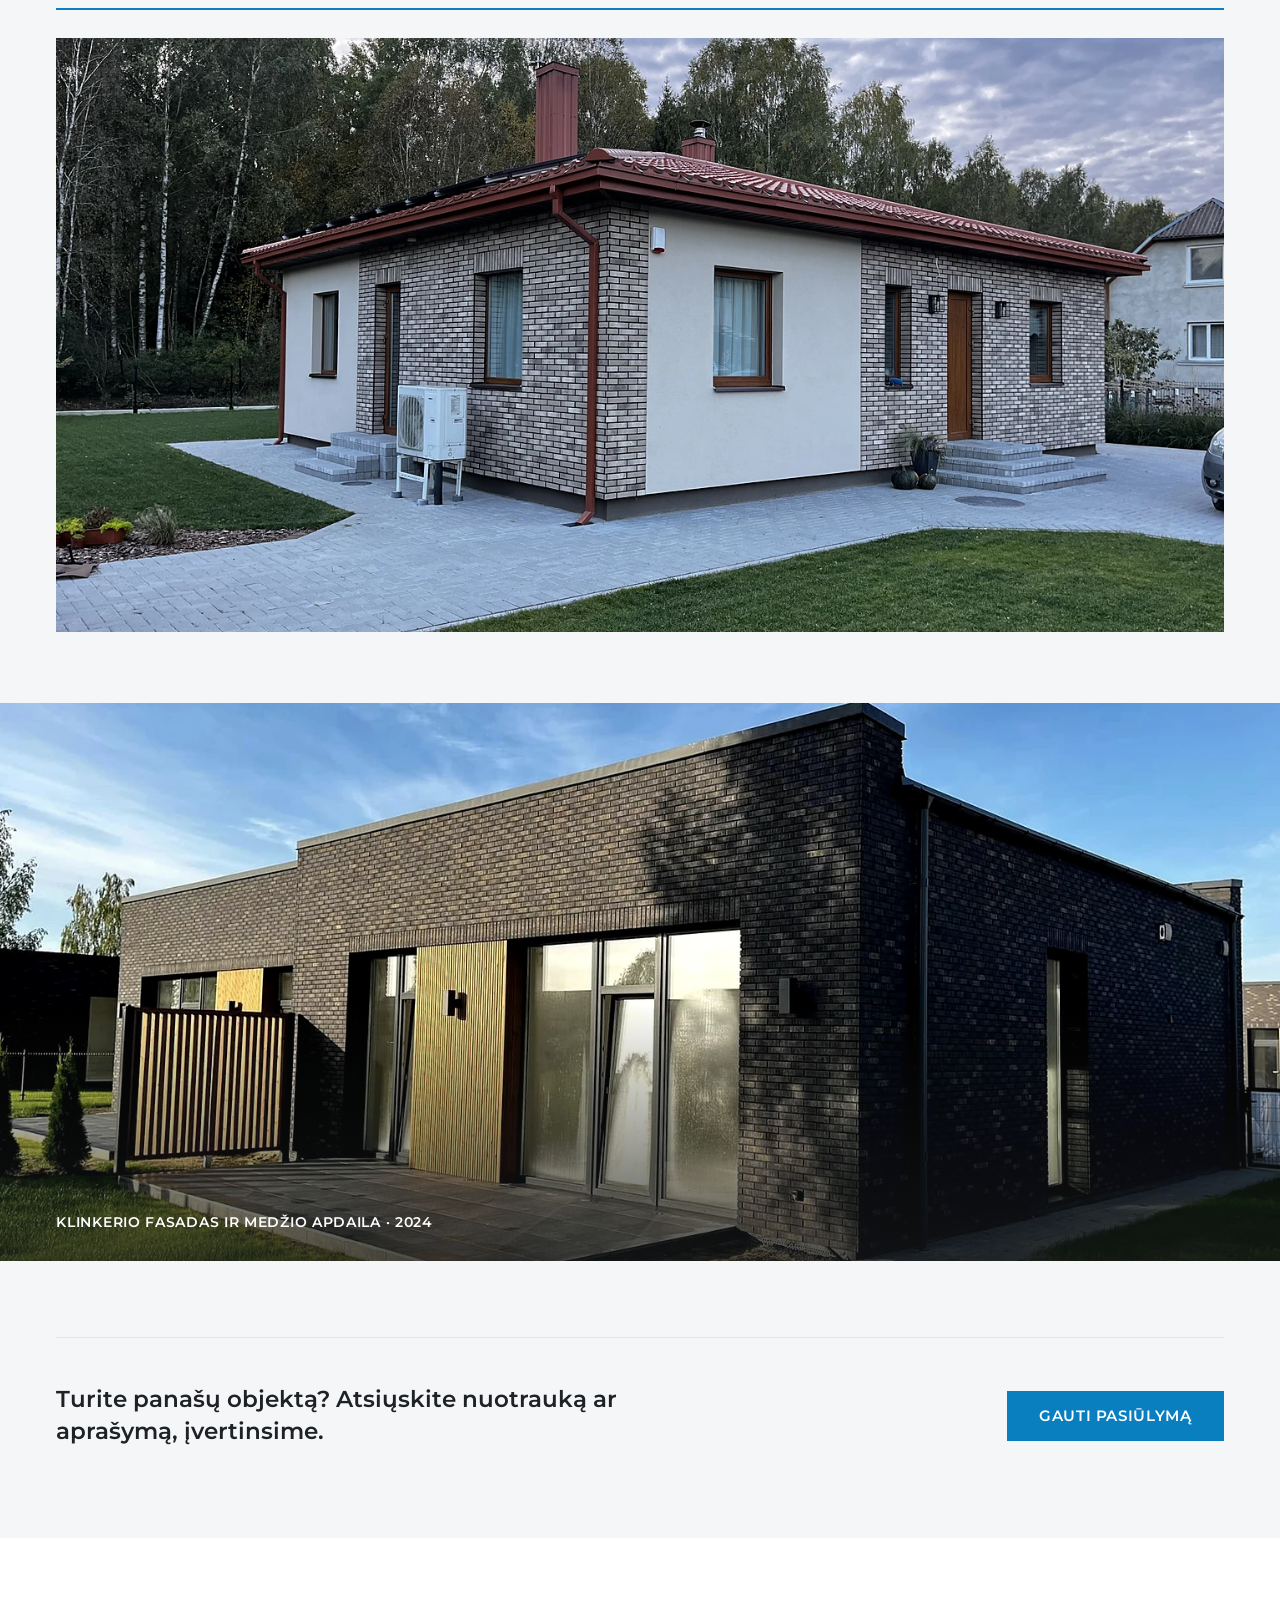
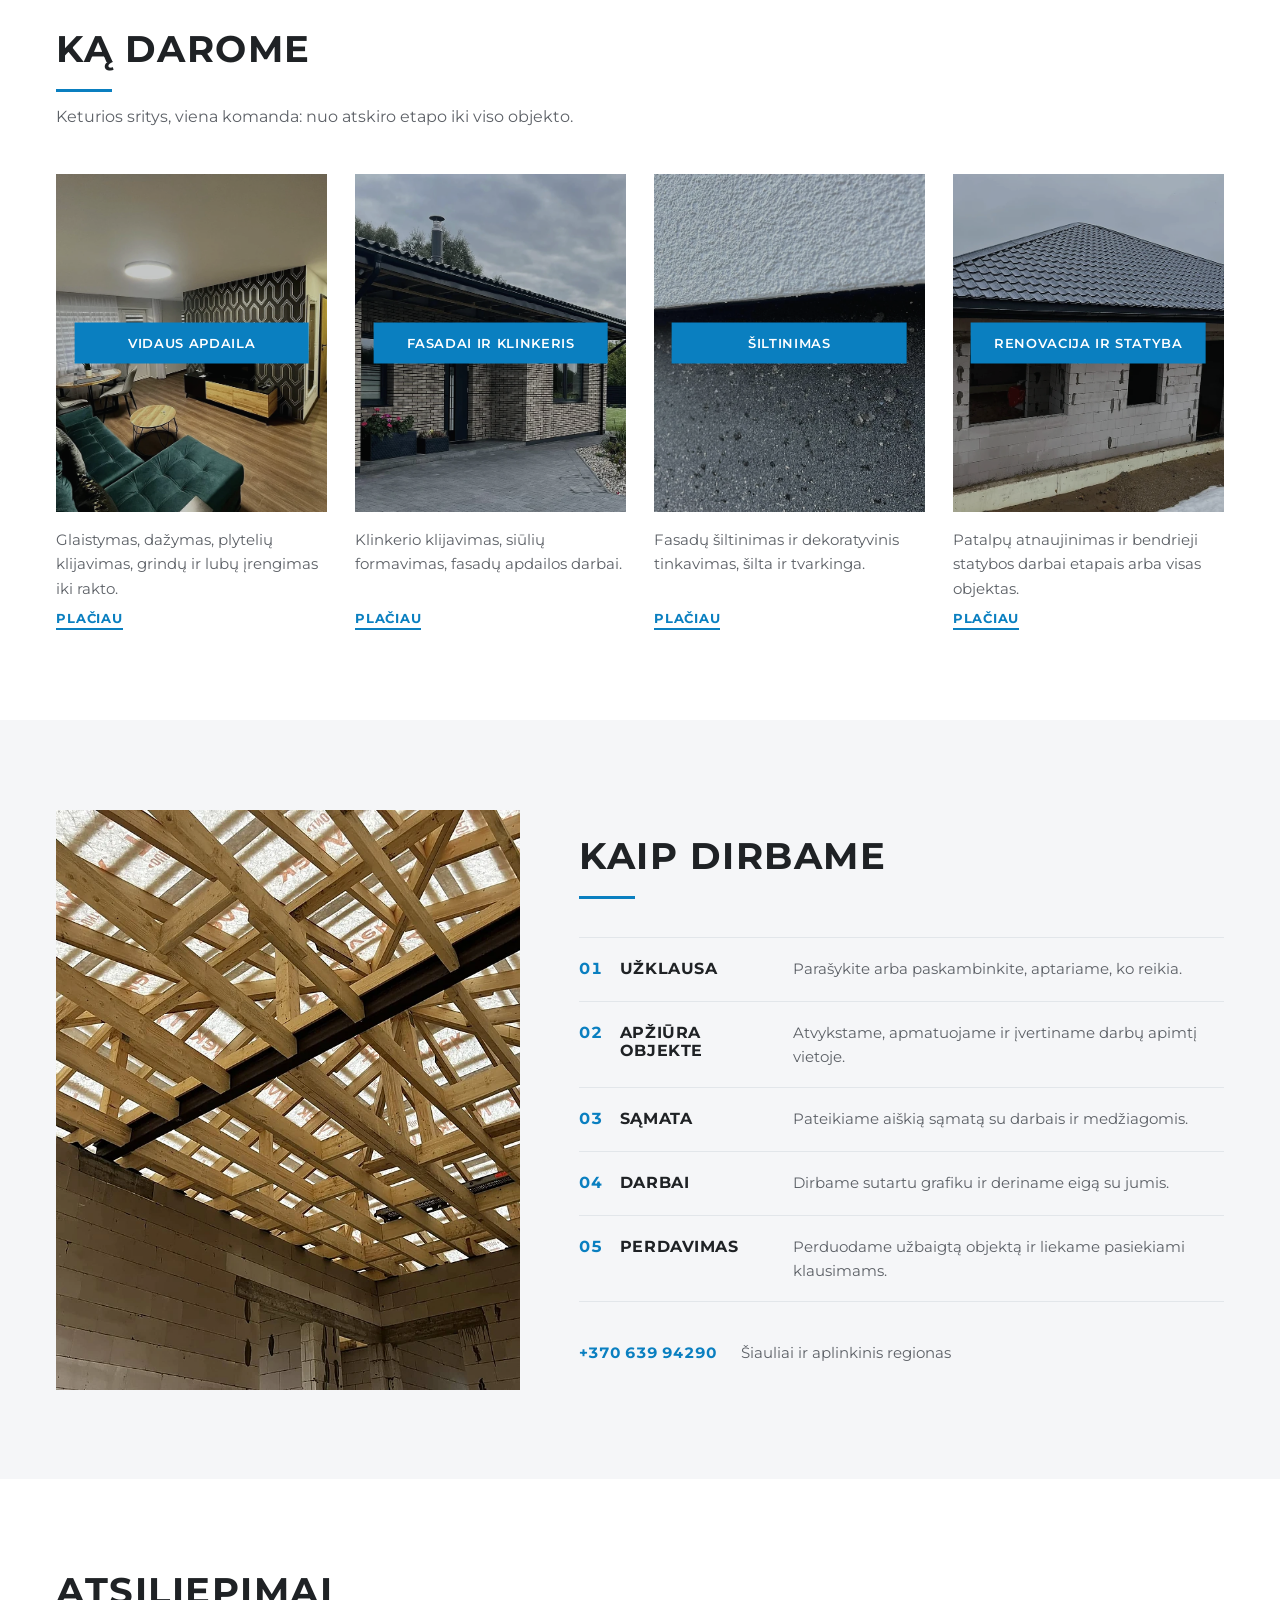
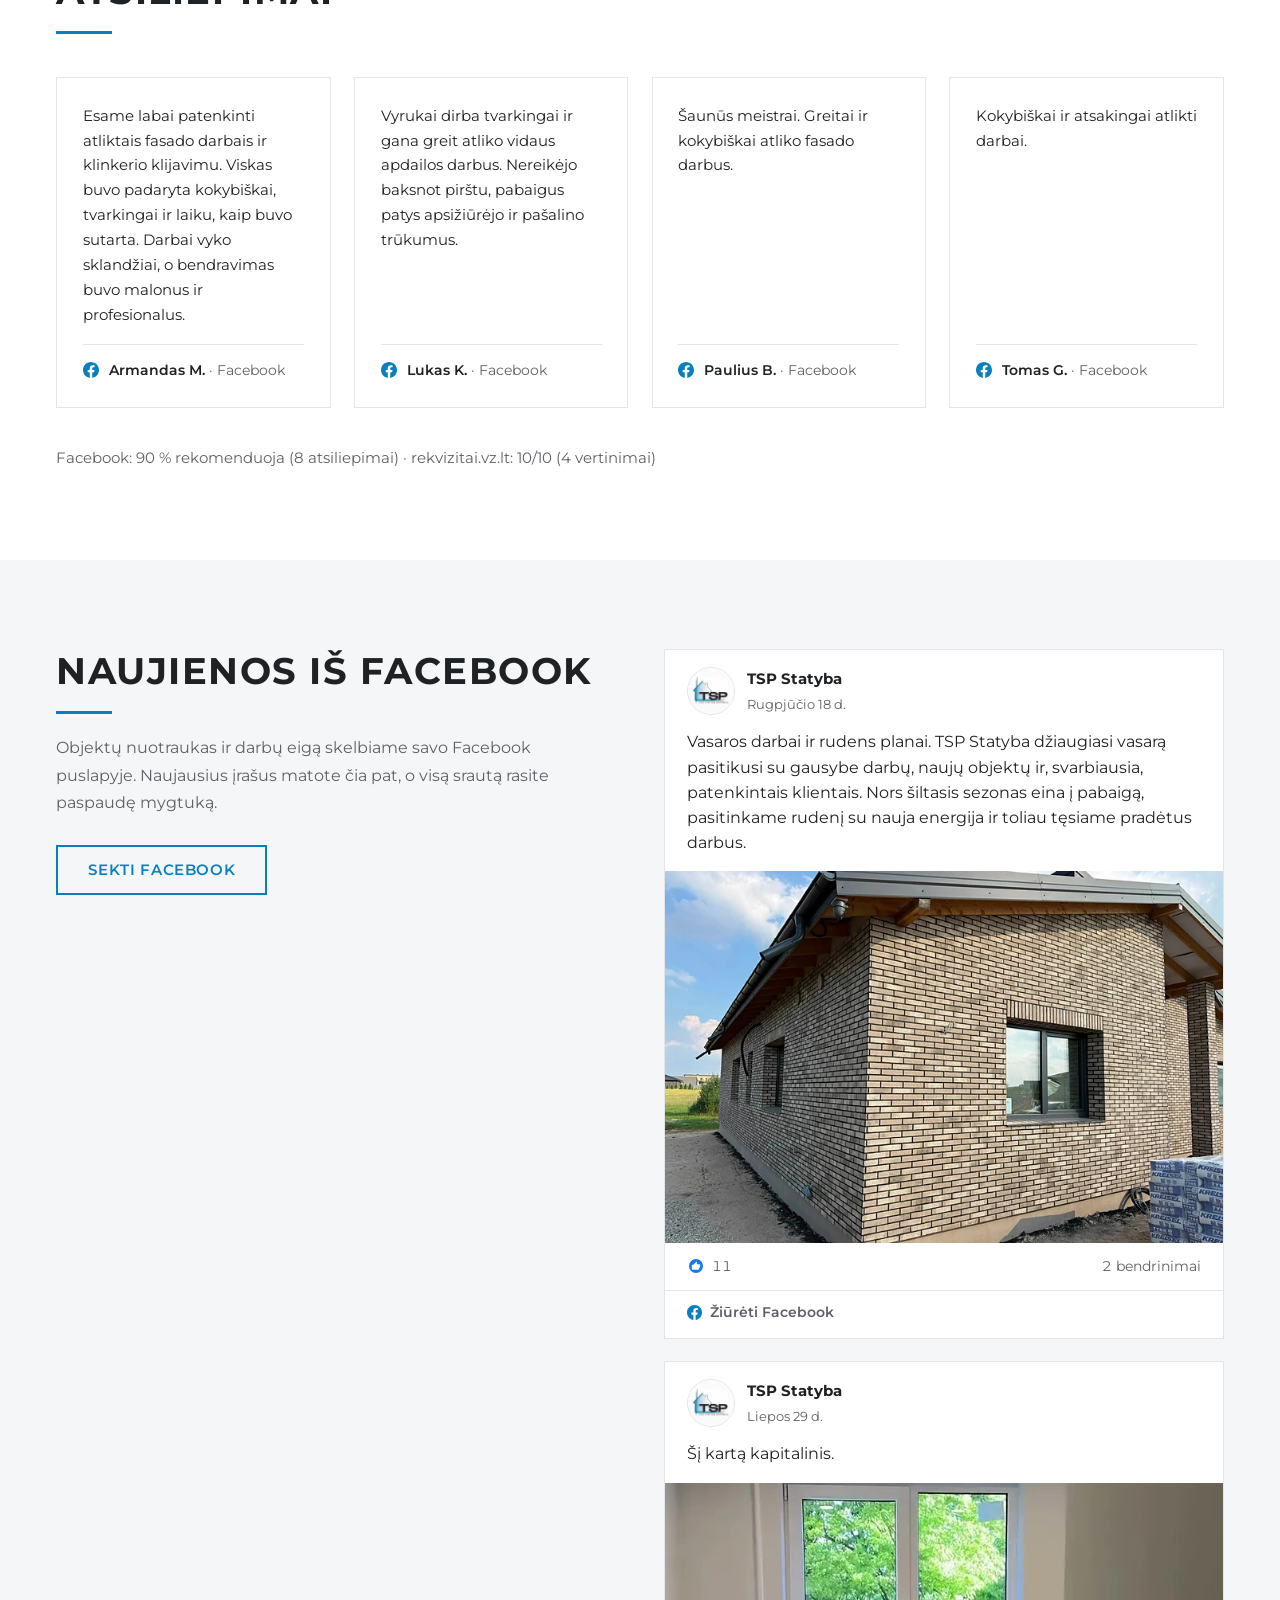
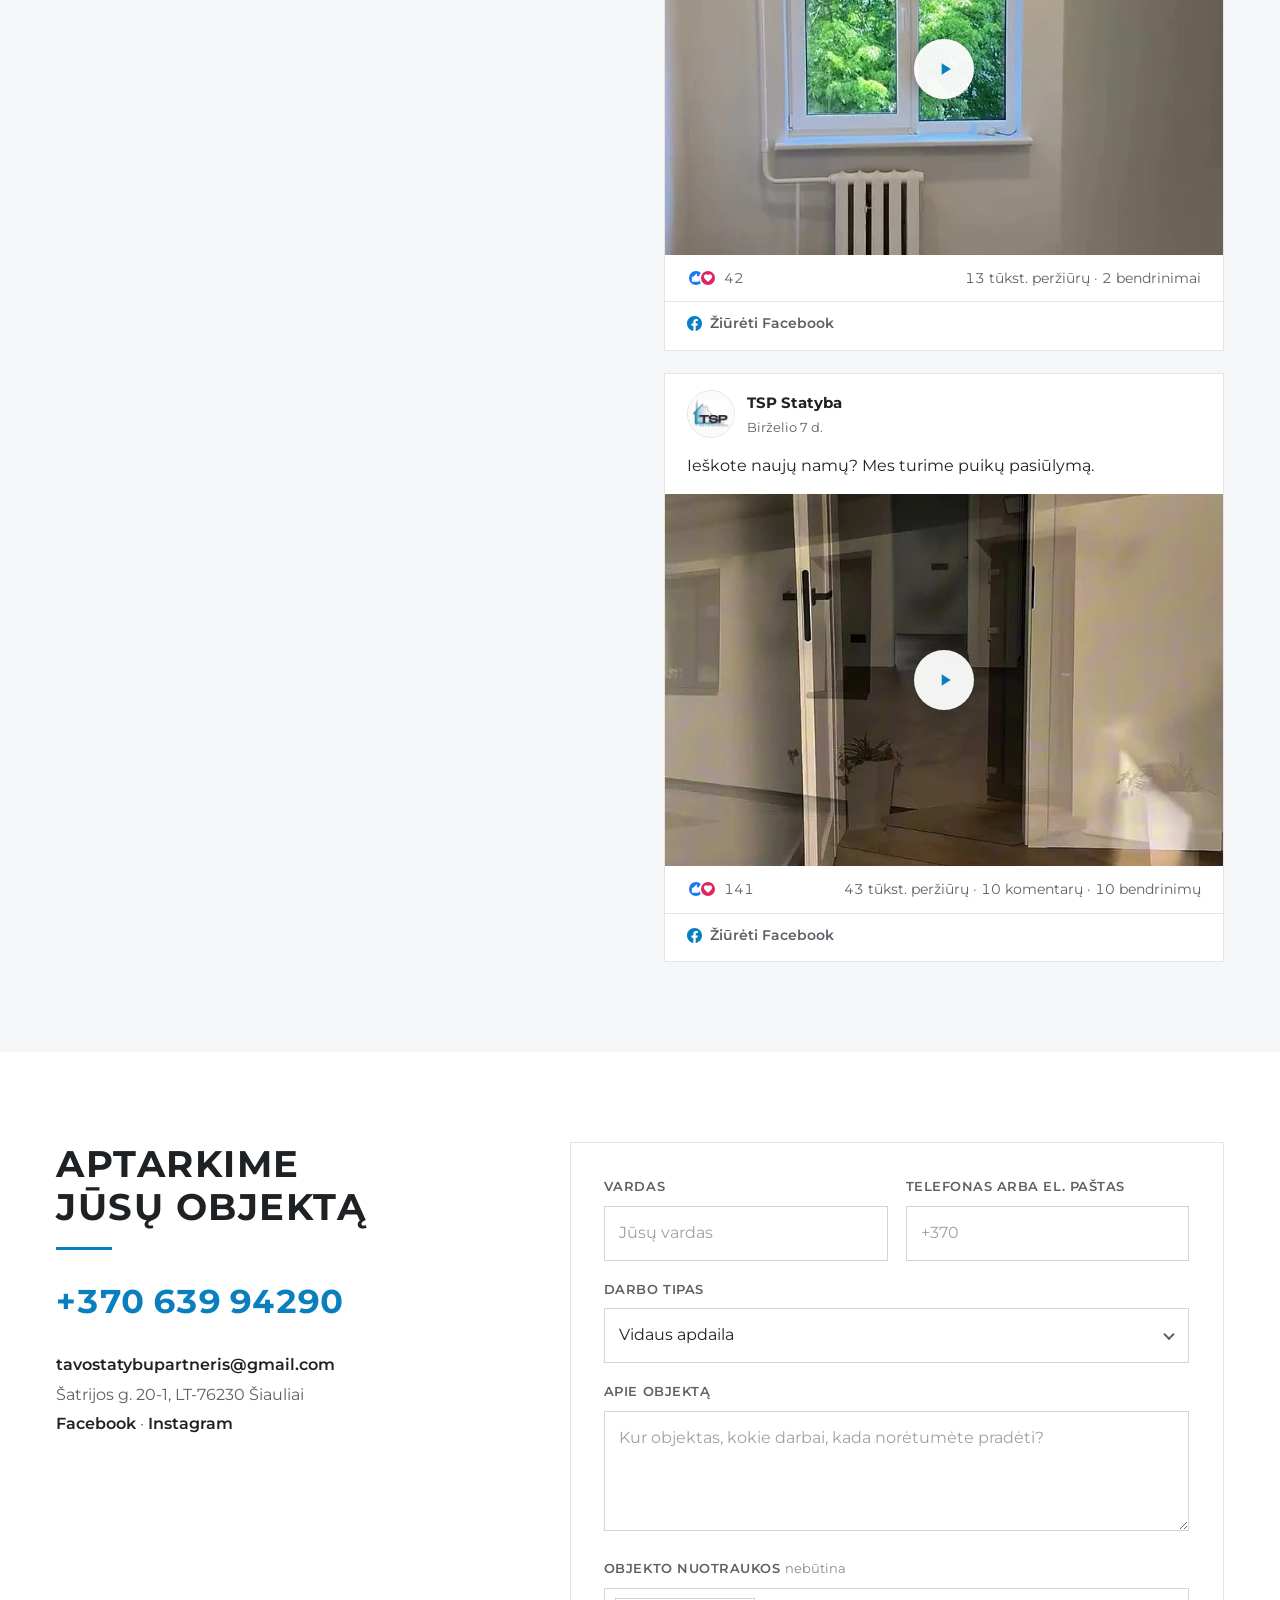
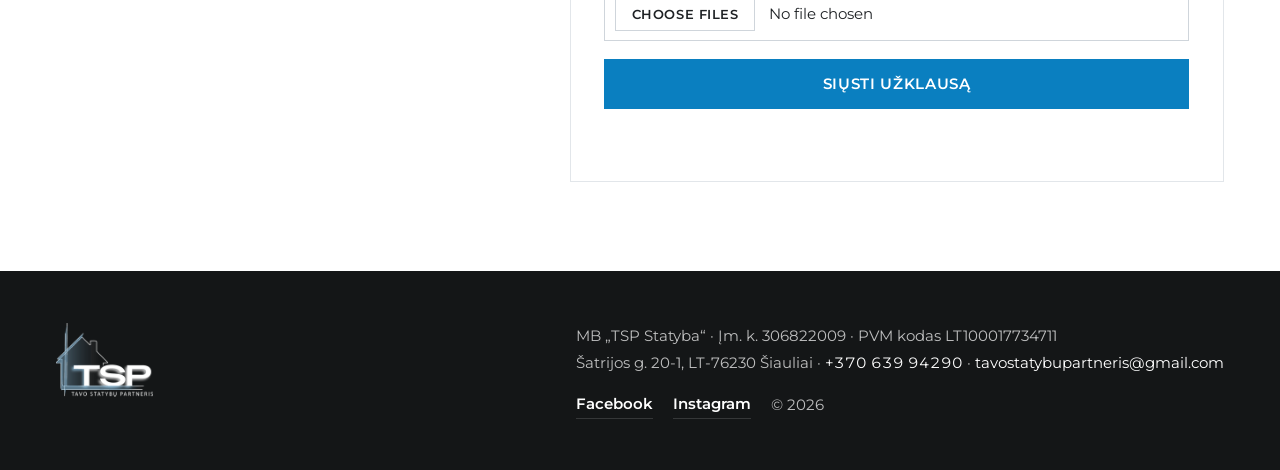
==== commit d7c0f0d9: "Ištaisyta šonu gulėjusi vonios kambario nuotrauka IMG_0545 turi EXIF orientation=6, o PIL jo automat" ====
--- a/index.html
+++ b/index.html
@@ -141,7 +141,7 @@
             <img class="ar45" src="img/w2-b-900.webp" srcset="img/w2-b-700.webp 700w, img/w2-b-900.webp 900w" sizes="(min-width:900px) 30vw, 78vw" width="900" height="1125" loading="lazy" decoding="async" alt="Vonios kambarys su marmuro imitacijos plytelėmis ir laisvai stovinčia vonia">
           </div>
           <div data-reveal data-delay="140" class="ph case__t3">
-            <img class="ar45" src="img/w2-c-900.webp" srcset="img/w2-c-700.webp 700w, img/w2-c-900.webp 900w" sizes="(min-width:900px) 24vw, 78vw" width="900" height="1125" loading="lazy" decoding="async" alt="Lubos su linijiniais šviestuvais ir akmens plokštės sienos apdaila">
+            <img class="ar45" src="img/w2-c-900.webp" srcset="img/w2-c-700.webp 700w, img/w2-c-900.webp 900w" sizes="(min-width:900px) 24vw, 78vw" width="900" height="1125" loading="lazy" decoding="async" alt="Vonios kambarys su stiklo dušo kabina, marmuro grindimis ir linijiniais lubų šviestuvais">
           </div>
         </div>
       </article>
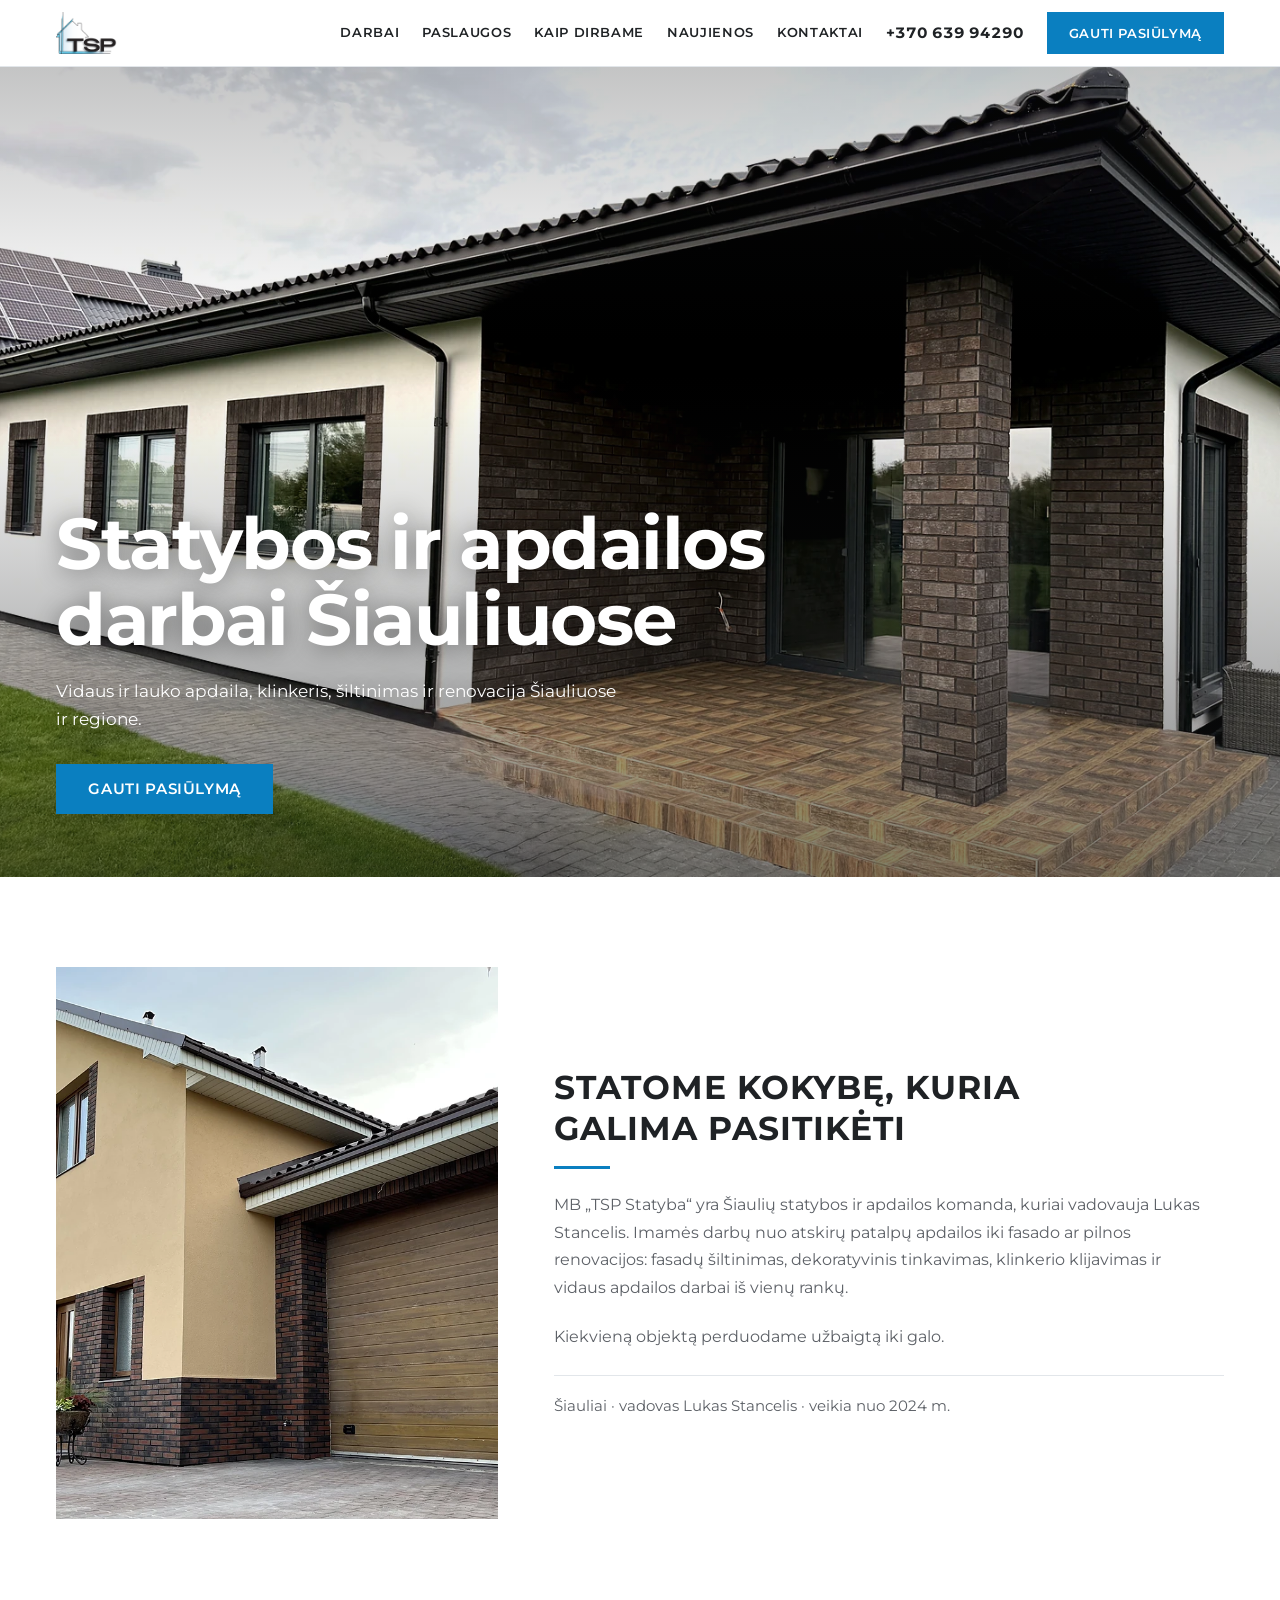
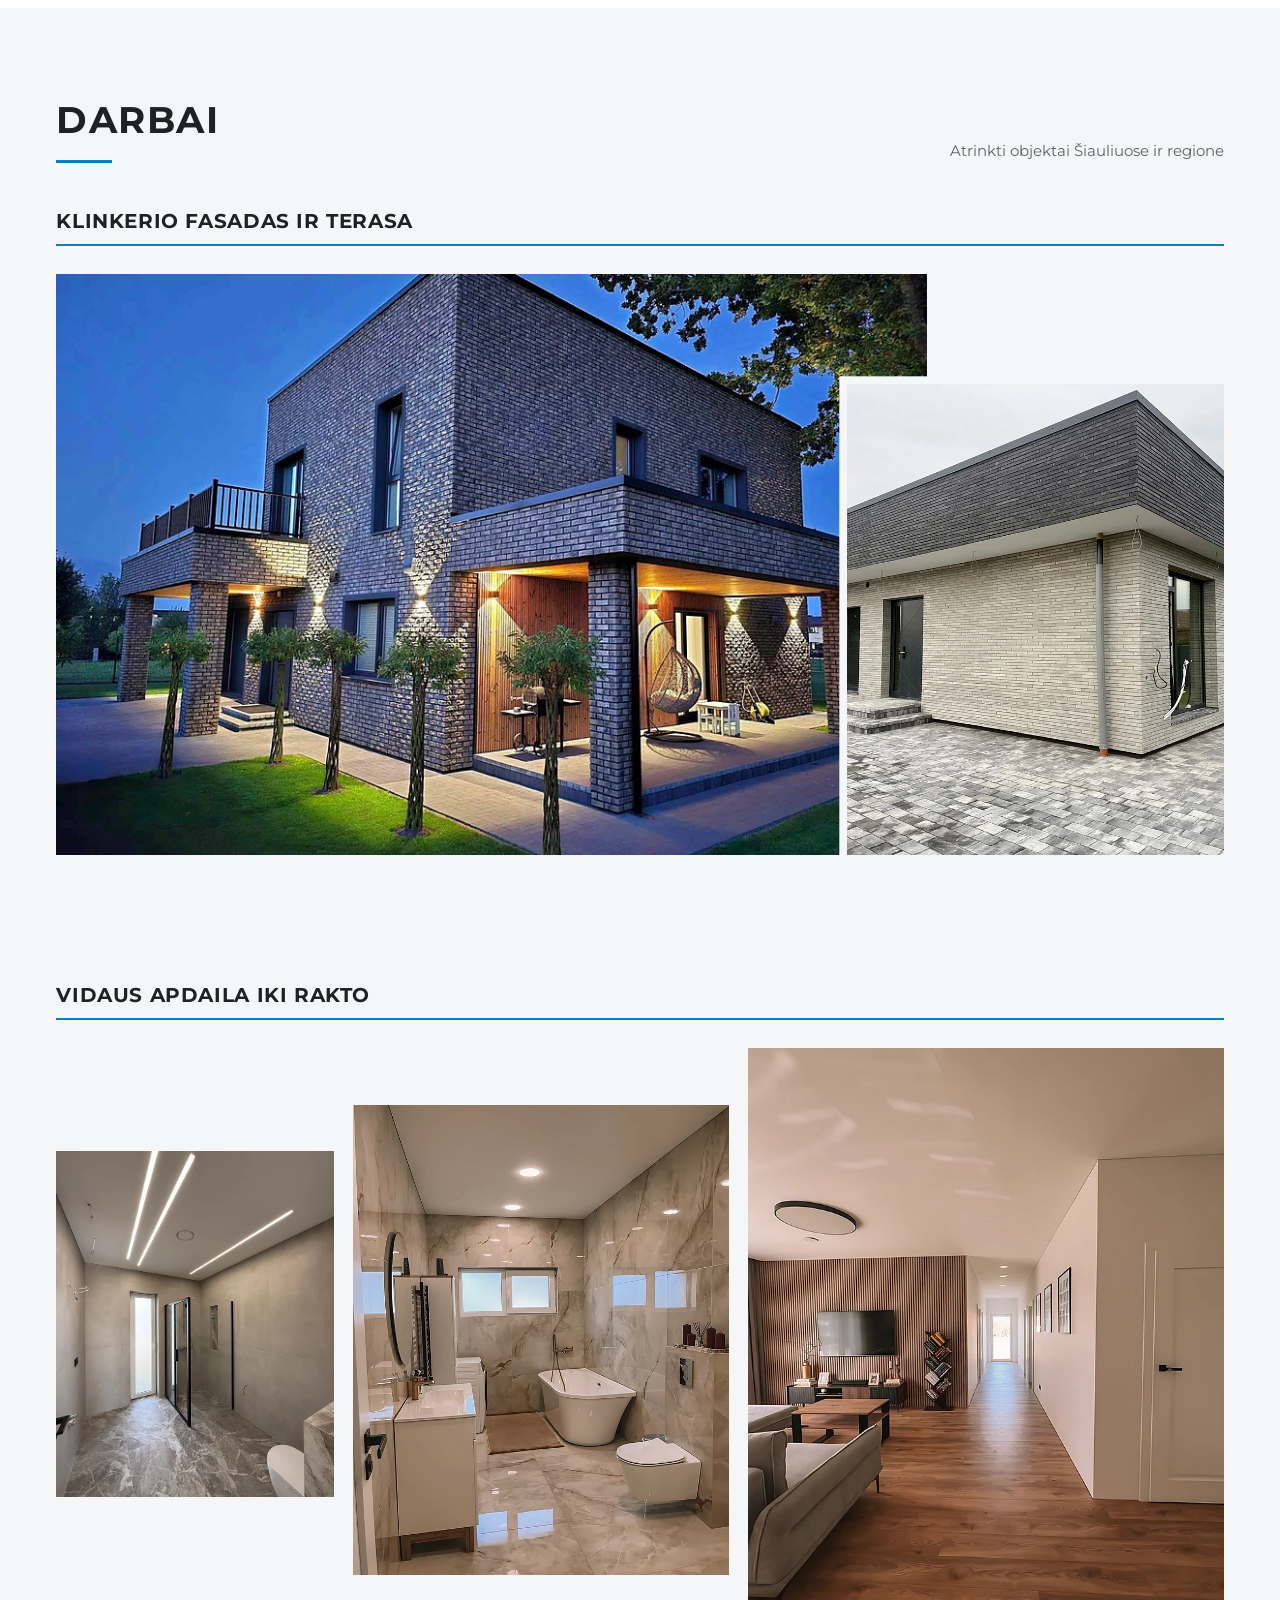
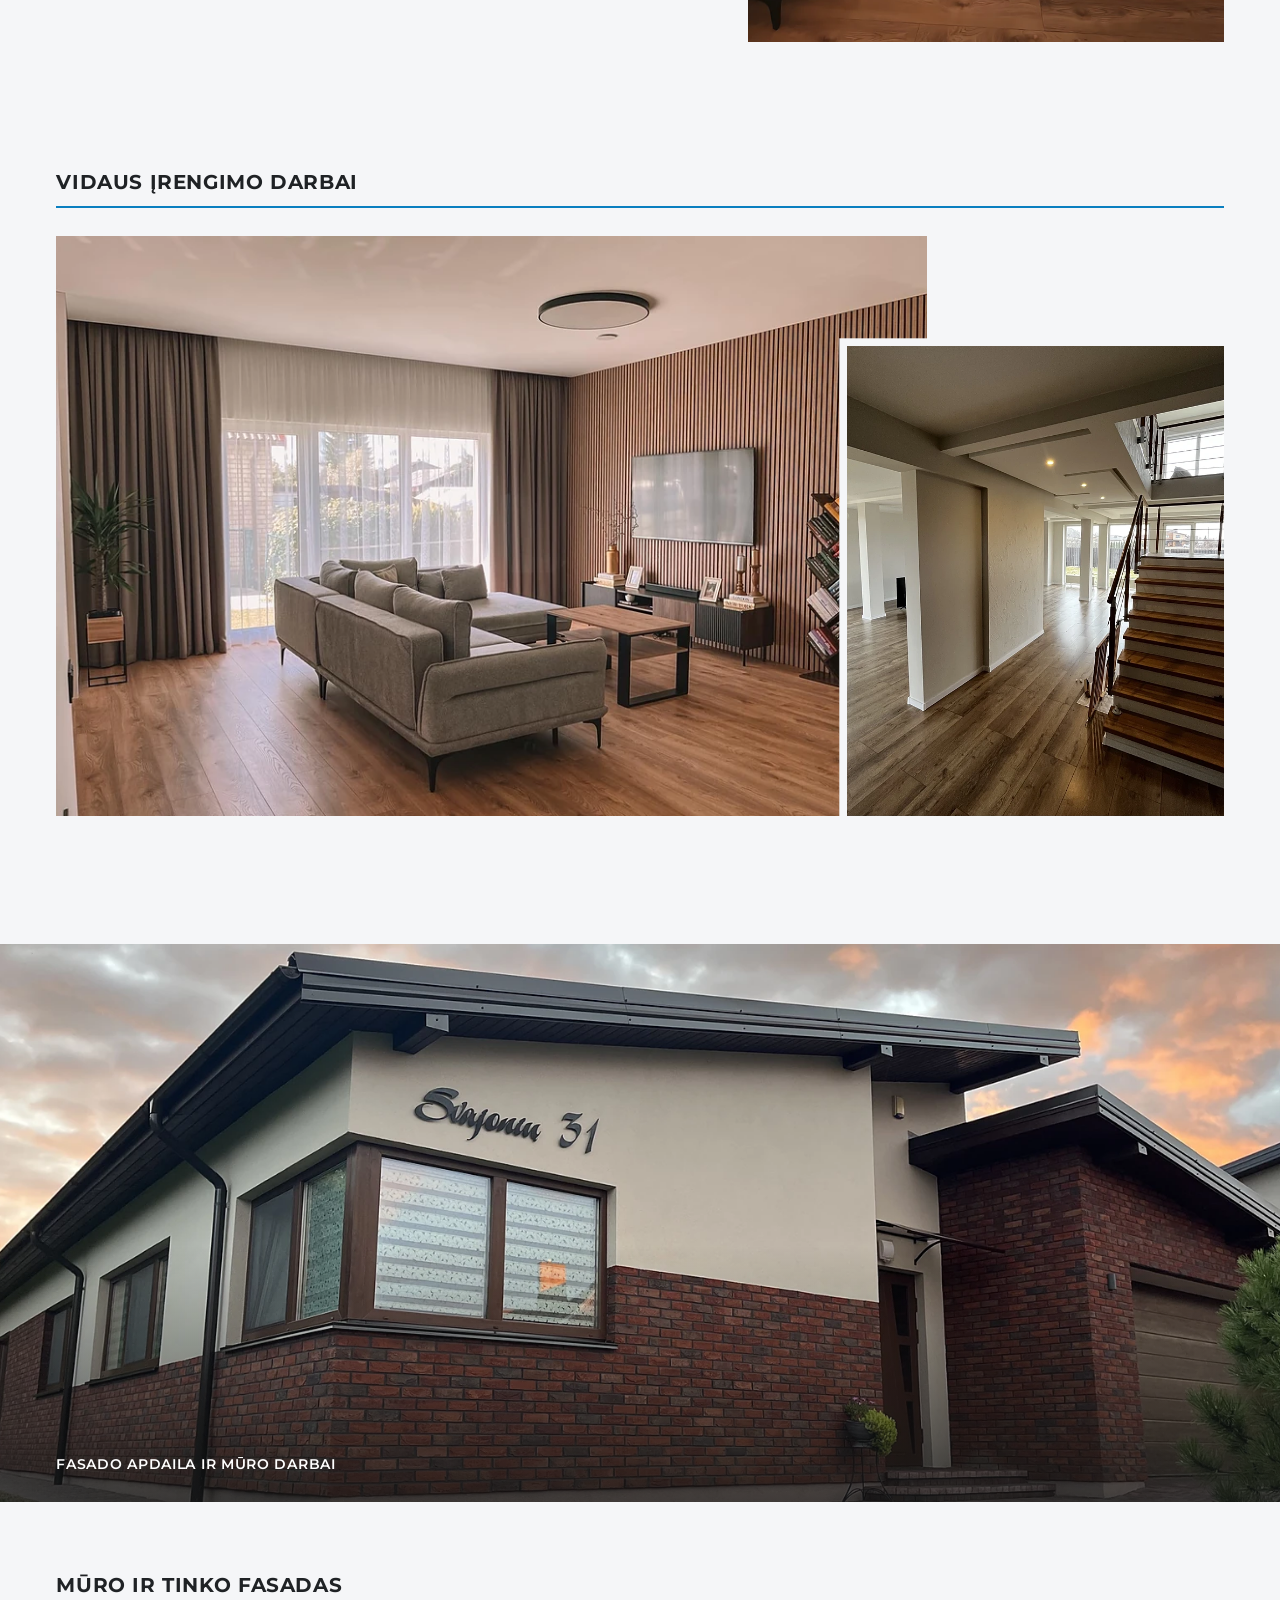
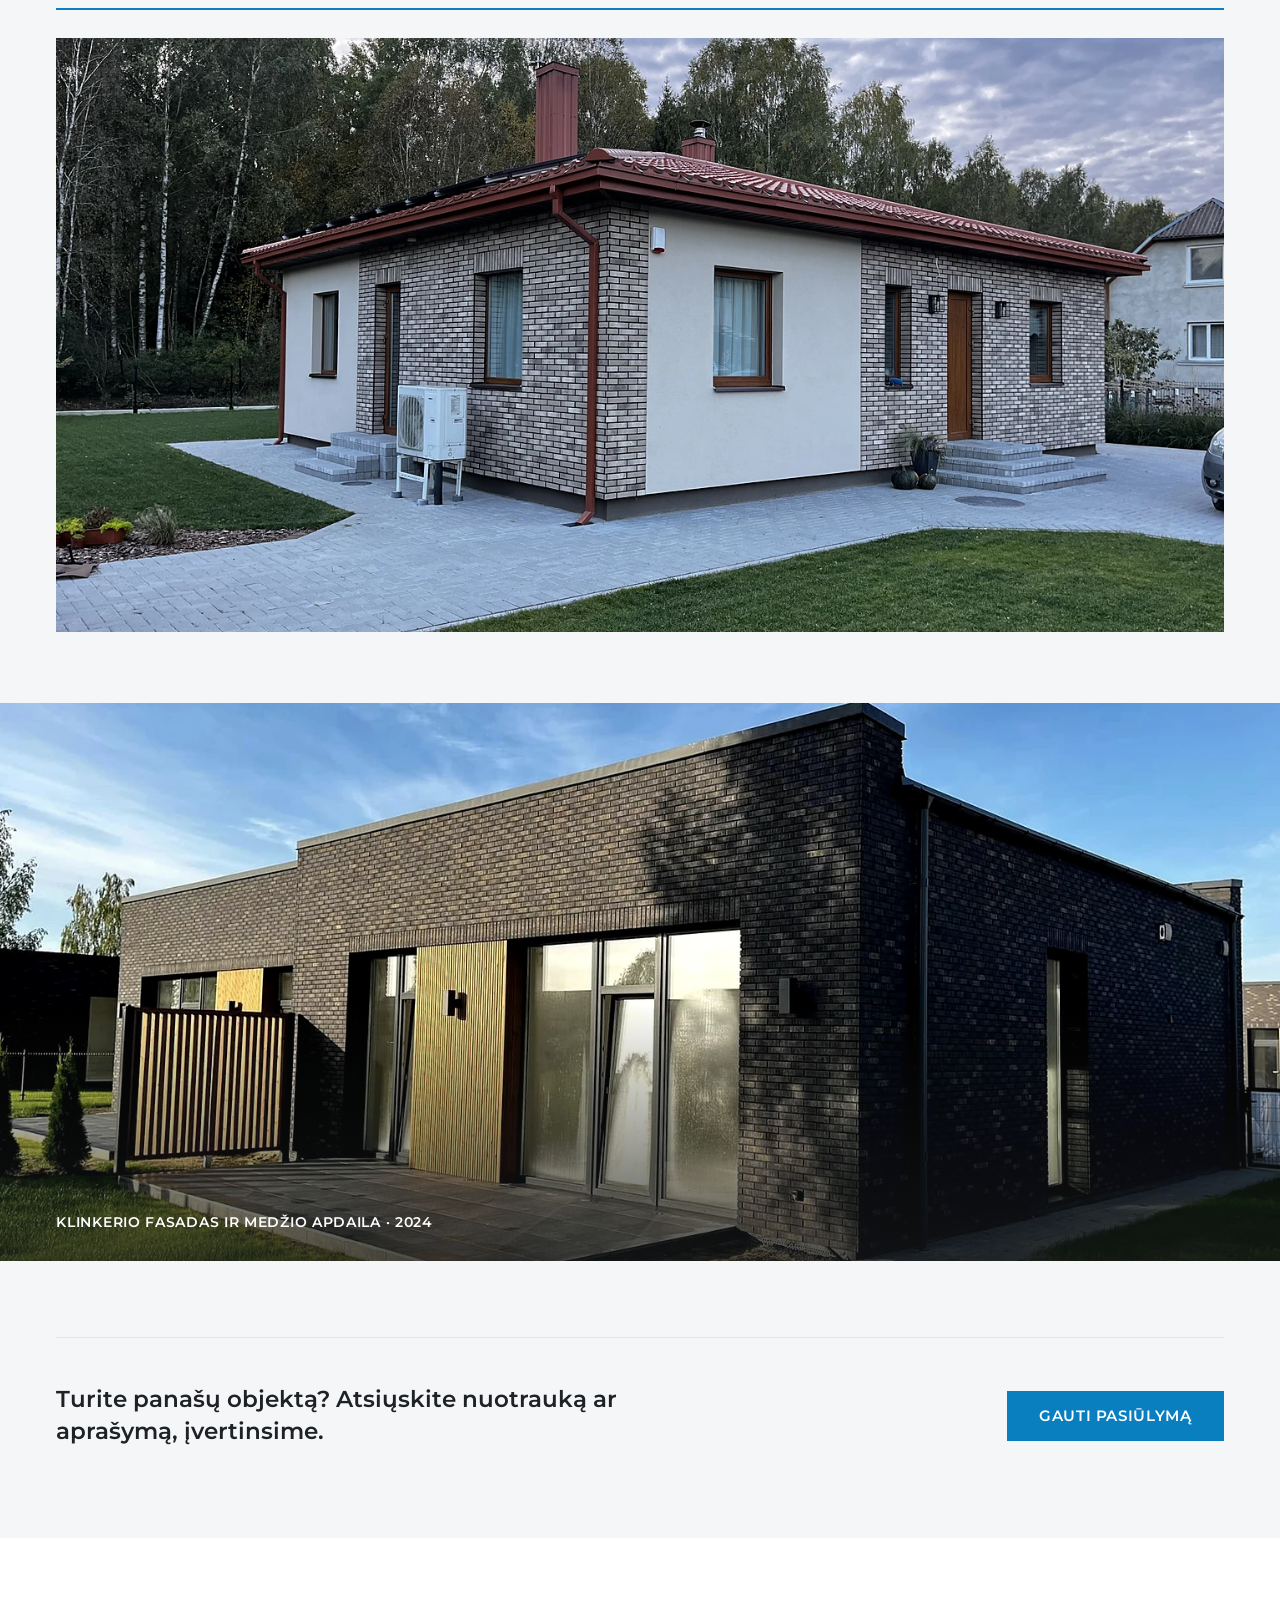
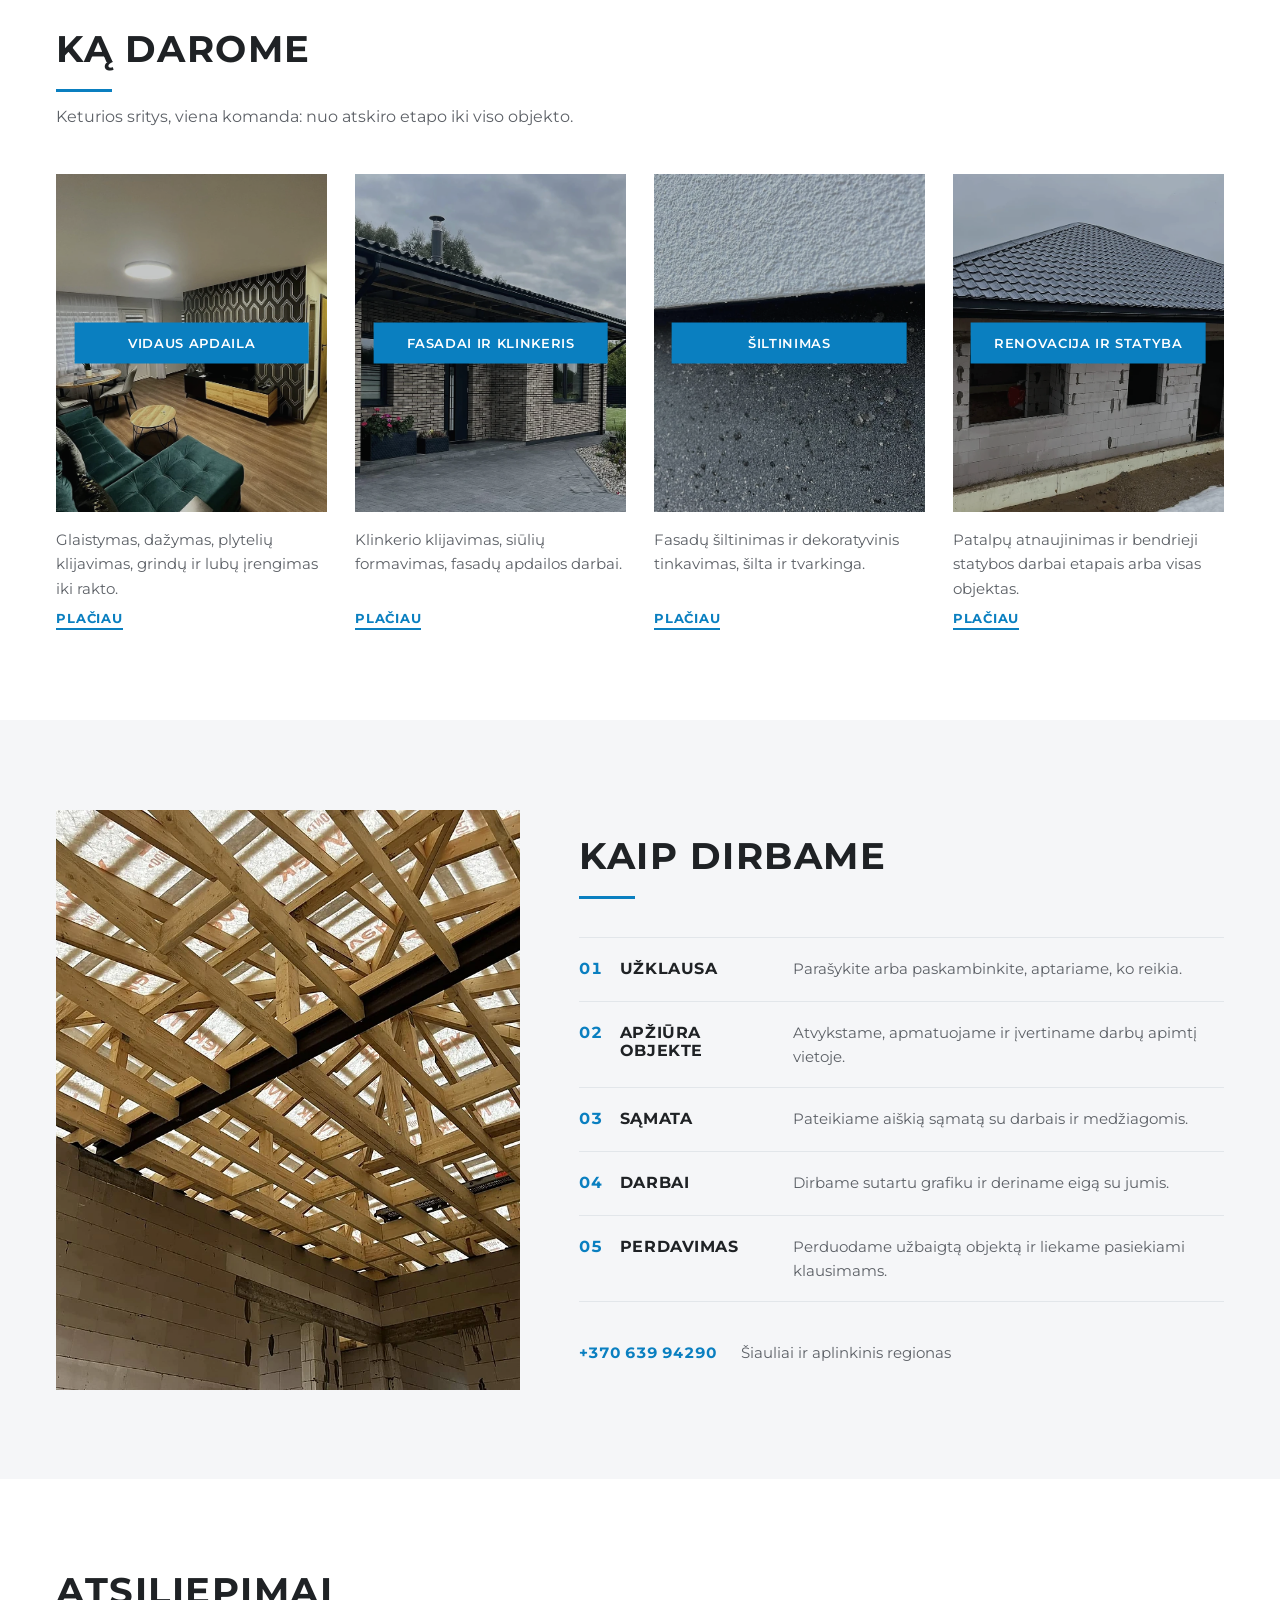
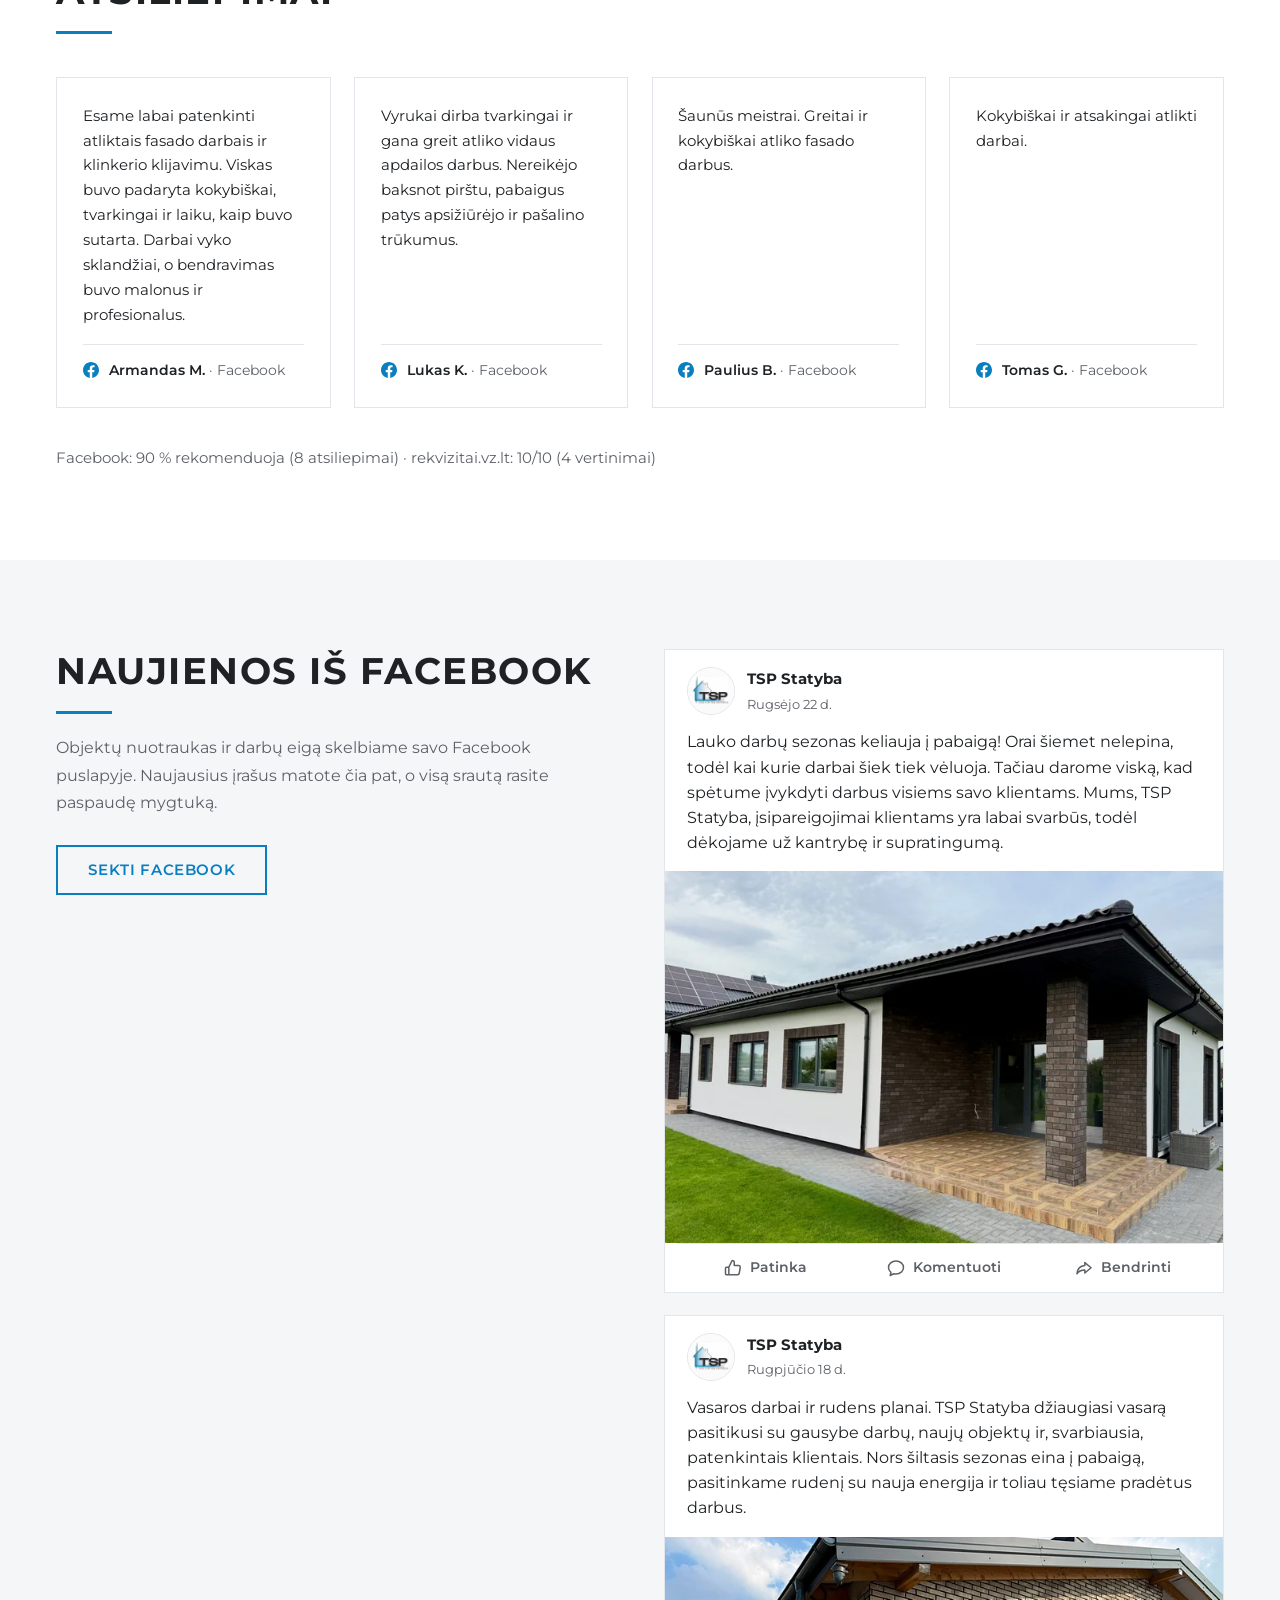
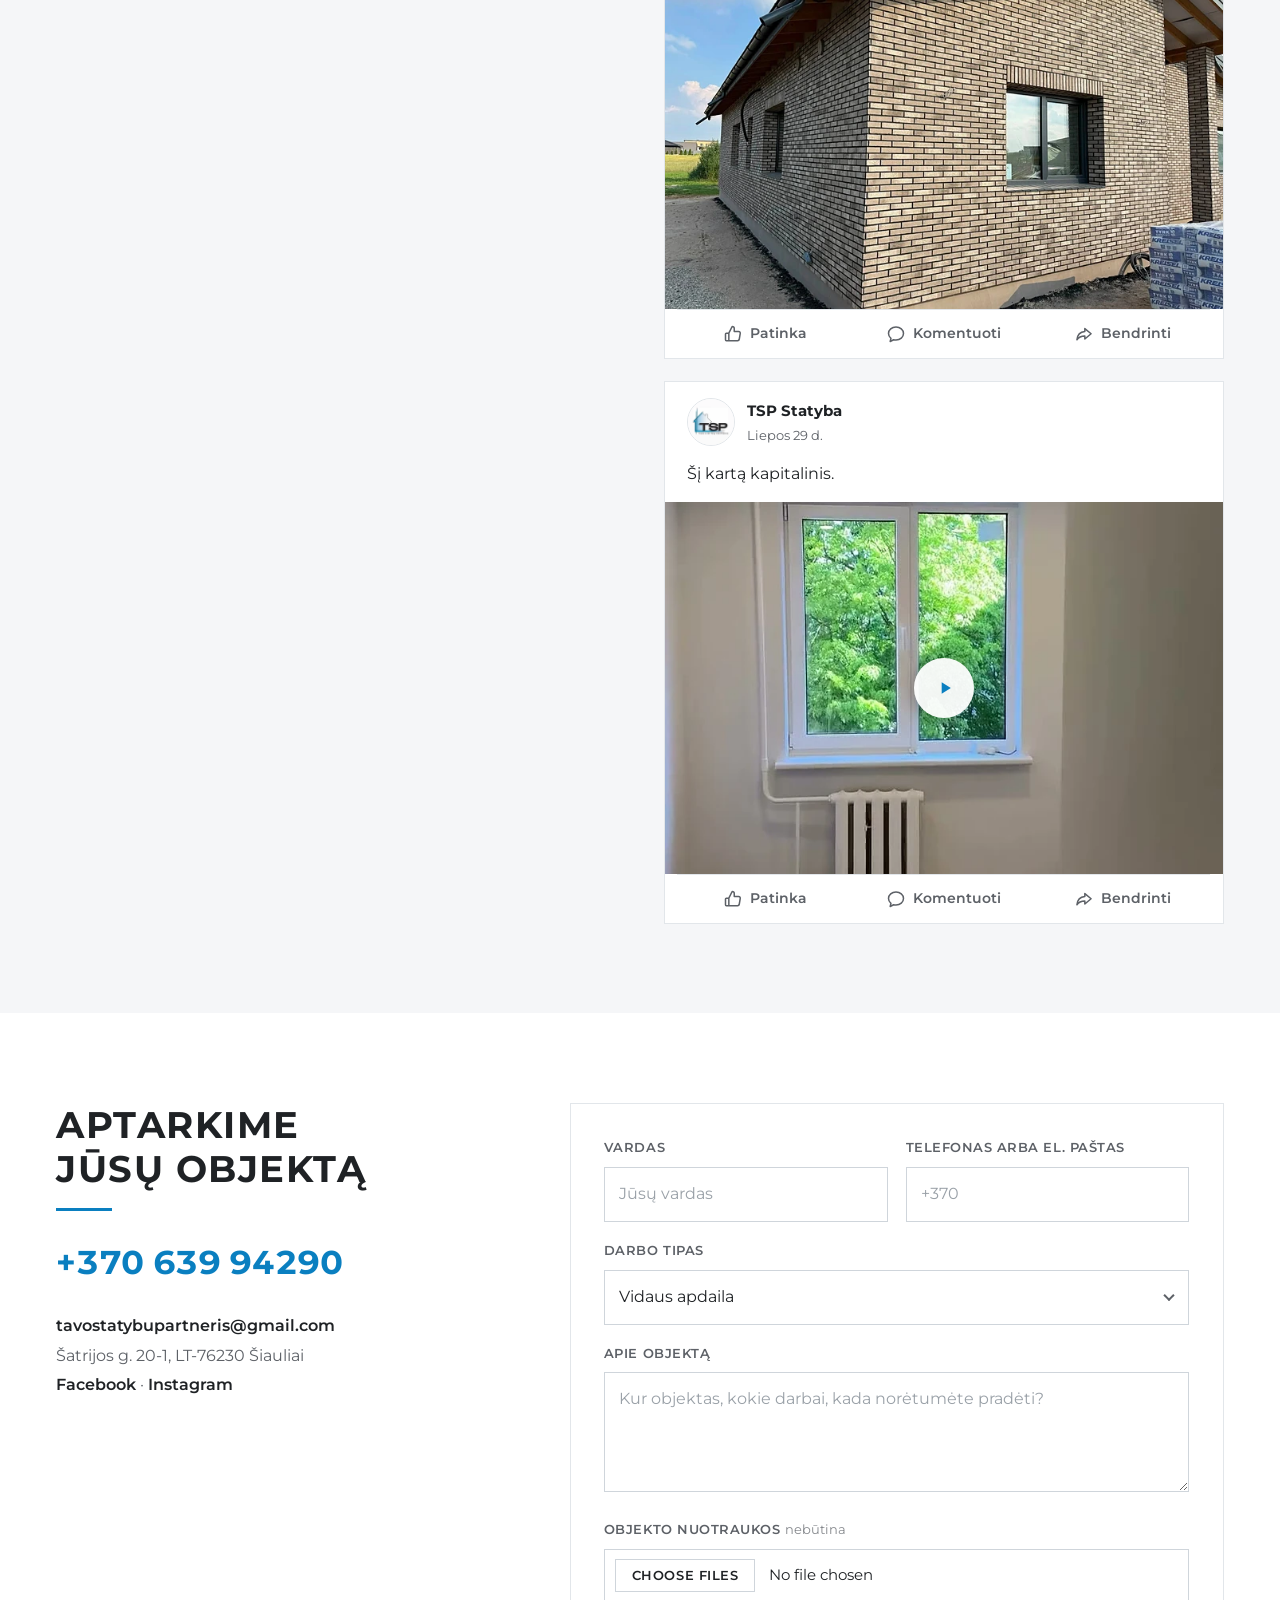
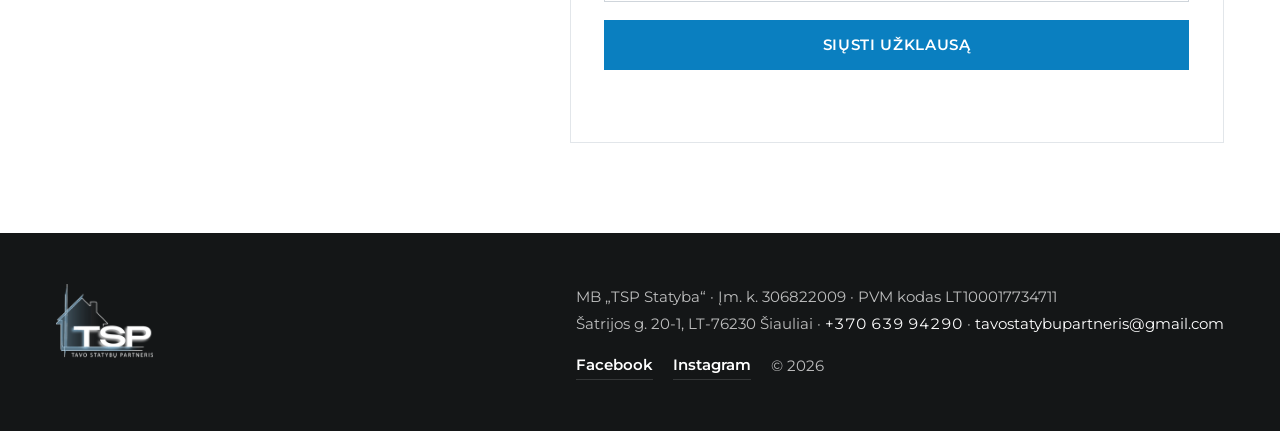
==== commit 79042bb5: "Naujienos: trys naujausi Facebook įrašai, FB veiksmų juosta be skaičių Pridėtas 2026-09-22 įrašas (n" ====
--- a/index.html
+++ b/index.html
@@ -339,22 +339,38 @@
             <img class="post__avatar" src="img/fb-avatar.webp" width="48" height="48" alt="" loading="lazy" decoding="async">
             <span>
               <b class="post__name">TSP Statyba</b>
+              <span class="post__meta"><time datetime="2026-09-22">Rugsėjo 22 d.</time></span>
+            </span>
+          </header>
+          <p class="post__text">Lauko darbų sezonas keliauja į pabaigą! Orai šiemet nelepina, todėl kai kurie darbai šiek tiek vėluoja. Tačiau darome viską, kad spėtume įvykdyti darbus visiems savo klientams. Mums, TSP Statyba, įsipareigojimai klientams yra labai svarbūs, todėl dėkojame už kantrybę ir supratingumą.</p>
+          <a class="post__media" href="https://www.facebook.com/100063790592393/posts/1698134448989559" target="_blank" rel="noopener" tabindex="-1" aria-hidden="true">
+            <img src="img/news-1-1400.webp" srcset="img/news-1-700.webp 700w, img/news-1-1000.webp 1000w, img/news-1-1400.webp 1400w" sizes="(min-width:960px) 36vw, 100vw" width="1000" height="667" loading="lazy" decoding="async" alt="Naujas vienaaukštis namas su baltu tinku, tamsiu klinkeriu ir terasa">
+          </a>
+          <p class="post__actions">
+            <a href="https://www.facebook.com/100063790592393/posts/1698134448989559" target="_blank" rel="noopener"><svg width="20" height="20" viewBox="0 0 24 24" aria-hidden="true"><path d="M7 11v9H4a1 1 0 0 1-1-1v-7a1 1 0 0 1 1-1h3zm0 0 4-8a2.5 2.5 0 0 1 2.5 2.5V9h5.2a2 2 0 0 1 2 2.3l-1.2 7A2 2 0 0 1 17.5 20H7"/></svg>Patinka</a>
+            <a href="https://www.facebook.com/100063790592393/posts/1698134448989559" target="_blank" rel="noopener"><svg width="20" height="20" viewBox="0 0 24 24" aria-hidden="true"><path d="M12 3.5c-4.97 0-9 3.53-9 7.88 0 2.3 1.13 4.37 2.93 5.81L5 21l4.2-2.1c.9.24 1.84.36 2.8.36 4.97 0 9-3.53 9-7.88S16.97 3.5 12 3.5z"/></svg>Komentuoti</a>
+            <a href="https://www.facebook.com/100063790592393/posts/1698134448989559" target="_blank" rel="noopener"><svg width="20" height="20" viewBox="0 0 24 24" aria-hidden="true"><path d="M13 5.5V9C6.5 9.5 4 13.5 3.5 19c2-3 4.8-4.4 9.5-4.5v3.5l7.5-6.25L13 5.5z"/></svg>Bendrinti</a>
+          </p>
+        </article>
+        <article class="post" data-reveal data-delay="70">
+          <header class="post__head">
+            <img class="post__avatar" src="img/fb-avatar.webp" width="48" height="48" alt="" loading="lazy" decoding="async">
+            <span>
+              <b class="post__name">TSP Statyba</b>
               <span class="post__meta"><time datetime="2026-08-18">Rugpjūčio 18 d.</time></span>
             </span>
           </header>
           <p class="post__text">Vasaros darbai ir rudens planai. TSP Statyba džiaugiasi vasarą pasitikusi su gausybe darbų, naujų objektų ir, svarbiausia, patenkintais klientais. Nors šiltasis sezonas eina į pabaigą, pasitinkame rudenį su nauja energija ir toliau tęsiame pradėtus darbus.</p>
           <a class="post__media" href="https://www.facebook.com/100063790592393/posts/1663365282466476" target="_blank" rel="noopener" tabindex="-1" aria-hidden="true">
-            <img src="img/news-1-1400.webp" srcset="img/news-1-700.webp 700w, img/news-1-1000.webp 1000w, img/news-1-1400.webp 1400w" sizes="(min-width:960px) 36vw, 100vw" width="1000" height="667" loading="lazy" decoding="async" alt="Plytų mūro namas su nauju stogu ir plačiais išsikišimais">
-          </a>
-          <p class="post__stats">
-            <span class="post__rx"><span class="rx rx--like"><svg width="10" height="10" viewBox="0 0 24 24"><path d="M2 21h4V9H2v12zm20-11a2 2 0 0 0-2-2h-6.3l.95-4.57.03-.32a1.5 1.5 0 0 0-.44-1.06L13.17 1 6.6 7.59A2 2 0 0 0 6 9v10a2 2 0 0 0 2 2h9a2 2 0 0 0 1.84-1.22l3.02-7.05c.09-.23.14-.47.14-.73v-2z"/></svg></span><span class="tnum">11</span></span>
-            <span class="tnum">2 bendrinimai</span>
+            <img src="img/news-2-1400.webp" srcset="img/news-2-700.webp 700w, img/news-2-1000.webp 1000w, img/news-2-1400.webp 1400w" sizes="(min-width:960px) 36vw, 100vw" width="1000" height="667" loading="lazy" decoding="async" alt="Plytų mūro namas su nauju stogu ir plačiais išsikišimais">
+          </a>
+          <p class="post__actions">
+            <a href="https://www.facebook.com/100063790592393/posts/1663365282466476" target="_blank" rel="noopener"><svg width="20" height="20" viewBox="0 0 24 24" aria-hidden="true"><path d="M7 11v9H4a1 1 0 0 1-1-1v-7a1 1 0 0 1 1-1h3zm0 0 4-8a2.5 2.5 0 0 1 2.5 2.5V9h5.2a2 2 0 0 1 2 2.3l-1.2 7A2 2 0 0 1 17.5 20H7"/></svg>Patinka</a>
+            <a href="https://www.facebook.com/100063790592393/posts/1663365282466476" target="_blank" rel="noopener"><svg width="20" height="20" viewBox="0 0 24 24" aria-hidden="true"><path d="M12 3.5c-4.97 0-9 3.53-9 7.88 0 2.3 1.13 4.37 2.93 5.81L5 21l4.2-2.1c.9.24 1.84.36 2.8.36 4.97 0 9-3.53 9-7.88S16.97 3.5 12 3.5z"/></svg>Komentuoti</a>
+            <a href="https://www.facebook.com/100063790592393/posts/1663365282466476" target="_blank" rel="noopener"><svg width="20" height="20" viewBox="0 0 24 24" aria-hidden="true"><path d="M13 5.5V9C6.5 9.5 4 13.5 3.5 19c2-3 4.8-4.4 9.5-4.5v3.5l7.5-6.25L13 5.5z"/></svg>Bendrinti</a>
           </p>
-          <p class="post__actions">
-            <a href="https://www.facebook.com/100063790592393/posts/1663365282466476" target="_blank" rel="noopener"><svg width="15" height="15" viewBox="0 0 24 24" aria-hidden="true"><path d="M24 12.07C24 5.4 18.63 0 12 0S0 5.4 0 12.07C0 18.1 4.39 23.1 10.13 24v-8.44H7.08v-3.49h3.05V9.41c0-3.02 1.79-4.69 4.53-4.69 1.31 0 2.68.24 2.68.24v2.96h-1.51c-1.49 0-1.96.93-1.96 1.89v2.26h3.33l-.53 3.49h-2.8V24C19.61 23.1 24 18.1 24 12.07z"/></svg> Žiūrėti Facebook</a>
-          </p>
-        </article>
-        <article class="post" data-reveal data-delay="70">
+        </article>
+        <article class="post" data-reveal data-delay="140">
           <header class="post__head">
             <img class="post__avatar" src="img/fb-avatar.webp" width="48" height="48" alt="" loading="lazy" decoding="async">
             <span>
@@ -364,38 +380,14 @@
           </header>
           <p class="post__text">Šį kartą kapitalinis.</p>
           <div class="post__media post__media--video is-paused" data-video>
-            <video src="video/news-2.mp4" poster="img/news-2-700.webp" muted loop playsinline preload="none" width="720" height="480" aria-label="Kadras iš vaizdo įrašo: patalpa po kapitalinio remonto"></video>
+            <video src="video/news-3.mp4" poster="img/news-3-700.webp" muted loop playsinline preload="none" width="720" height="480" aria-label="Kadras iš vaizdo įrašo: patalpa po kapitalinio remonto"></video>
             <span class="post__play" aria-hidden="true"><svg width="20" height="20" viewBox="0 0 24 24"><path d="M8 5v14l11-7z"/></svg></span>
             <a class="post__cover" href="https://www.facebook.com/100063790592393/posts/1643702937766044" target="_blank" rel="noopener"><span class="vh">Žiūrėti šį įrašą Facebook</span></a>
           </div>
-          <p class="post__stats">
-            <span class="post__rx"><span class="rx rx--like"><svg width="10" height="10" viewBox="0 0 24 24"><path d="M2 21h4V9H2v12zm20-11a2 2 0 0 0-2-2h-6.3l.95-4.57.03-.32a1.5 1.5 0 0 0-.44-1.06L13.17 1 6.6 7.59A2 2 0 0 0 6 9v10a2 2 0 0 0 2 2h9a2 2 0 0 0 1.84-1.22l3.02-7.05c.09-.23.14-.47.14-.73v-2z"/></svg></span><span class="rx rx--love"><svg width="10" height="10" viewBox="0 0 24 24"><path d="M12 21.35l-1.45-1.32C5.4 15.36 2 12.28 2 8.5 2 5.42 4.42 3 7.5 3c1.74 0 3.41.81 4.5 2.09C13.09 3.81 14.76 3 16.5 3 19.58 3 22 5.42 22 8.5c0 3.78-3.4 6.86-8.55 11.54L12 21.35z"/></svg></span><span class="tnum">42</span></span>
-            <span class="tnum">13 tūkst. peržiūrų · 2 bendrinimai</span>
-          </p>
           <p class="post__actions">
-            <a href="https://www.facebook.com/100063790592393/posts/1643702937766044" target="_blank" rel="noopener"><svg width="15" height="15" viewBox="0 0 24 24" aria-hidden="true"><path d="M24 12.07C24 5.4 18.63 0 12 0S0 5.4 0 12.07C0 18.1 4.39 23.1 10.13 24v-8.44H7.08v-3.49h3.05V9.41c0-3.02 1.79-4.69 4.53-4.69 1.31 0 2.68.24 2.68.24v2.96h-1.51c-1.49 0-1.96.93-1.96 1.89v2.26h3.33l-.53 3.49h-2.8V24C19.61 23.1 24 18.1 24 12.07z"/></svg> Žiūrėti Facebook</a>
-          </p>
-        </article>
-        <article class="post" data-reveal data-delay="140">
-          <header class="post__head">
-            <img class="post__avatar" src="img/fb-avatar.webp" width="48" height="48" alt="" loading="lazy" decoding="async">
-            <span>
-              <b class="post__name">TSP Statyba</b>
-              <span class="post__meta"><time datetime="2026-06-07">Birželio 7 d.</time></span>
-            </span>
-          </header>
-          <p class="post__text">Ieškote naujų namų? Mes turime puikų pasiūlymą.</p>
-          <div class="post__media post__media--video is-paused" data-video>
-            <video src="video/news-3.mp4" poster="img/news-3-700.webp" muted loop playsinline preload="none" width="720" height="480" aria-label="Kadras iš vaizdo įrašo: įrengto namo vidus"></video>
-            <span class="post__play" aria-hidden="true"><svg width="20" height="20" viewBox="0 0 24 24"><path d="M8 5v14l11-7z"/></svg></span>
-            <a class="post__cover" href="https://www.facebook.com/100063790592393/posts/1594365792699759" target="_blank" rel="noopener"><span class="vh">Žiūrėti šį įrašą Facebook</span></a>
-          </div>
-          <p class="post__stats">
-            <span class="post__rx"><span class="rx rx--like"><svg width="10" height="10" viewBox="0 0 24 24"><path d="M2 21h4V9H2v12zm20-11a2 2 0 0 0-2-2h-6.3l.95-4.57.03-.32a1.5 1.5 0 0 0-.44-1.06L13.17 1 6.6 7.59A2 2 0 0 0 6 9v10a2 2 0 0 0 2 2h9a2 2 0 0 0 1.84-1.22l3.02-7.05c.09-.23.14-.47.14-.73v-2z"/></svg></span><span class="rx rx--love"><svg width="10" height="10" viewBox="0 0 24 24"><path d="M12 21.35l-1.45-1.32C5.4 15.36 2 12.28 2 8.5 2 5.42 4.42 3 7.5 3c1.74 0 3.41.81 4.5 2.09C13.09 3.81 14.76 3 16.5 3 19.58 3 22 5.42 22 8.5c0 3.78-3.4 6.86-8.55 11.54L12 21.35z"/></svg></span><span class="tnum">141</span></span>
-            <span class="tnum">43 tūkst. peržiūrų · 10 komentarų · 10 bendrinimų</span>
-          </p>
-          <p class="post__actions">
-            <a href="https://www.facebook.com/100063790592393/posts/1594365792699759" target="_blank" rel="noopener"><svg width="15" height="15" viewBox="0 0 24 24" aria-hidden="true"><path d="M24 12.07C24 5.4 18.63 0 12 0S0 5.4 0 12.07C0 18.1 4.39 23.1 10.13 24v-8.44H7.08v-3.49h3.05V9.41c0-3.02 1.79-4.69 4.53-4.69 1.31 0 2.68.24 2.68.24v2.96h-1.51c-1.49 0-1.96.93-1.96 1.89v2.26h3.33l-.53 3.49h-2.8V24C19.61 23.1 24 18.1 24 12.07z"/></svg> Žiūrėti Facebook</a>
+            <a href="https://www.facebook.com/100063790592393/posts/1643702937766044" target="_blank" rel="noopener"><svg width="20" height="20" viewBox="0 0 24 24" aria-hidden="true"><path d="M7 11v9H4a1 1 0 0 1-1-1v-7a1 1 0 0 1 1-1h3zm0 0 4-8a2.5 2.5 0 0 1 2.5 2.5V9h5.2a2 2 0 0 1 2 2.3l-1.2 7A2 2 0 0 1 17.5 20H7"/></svg>Patinka</a>
+            <a href="https://www.facebook.com/100063790592393/posts/1643702937766044" target="_blank" rel="noopener"><svg width="20" height="20" viewBox="0 0 24 24" aria-hidden="true"><path d="M12 3.5c-4.97 0-9 3.53-9 7.88 0 2.3 1.13 4.37 2.93 5.81L5 21l4.2-2.1c.9.24 1.84.36 2.8.36 4.97 0 9-3.53 9-7.88S16.97 3.5 12 3.5z"/></svg>Komentuoti</a>
+            <a href="https://www.facebook.com/100063790592393/posts/1643702937766044" target="_blank" rel="noopener"><svg width="20" height="20" viewBox="0 0 24 24" aria-hidden="true"><path d="M13 5.5V9C6.5 9.5 4 13.5 3.5 19c2-3 4.8-4.4 9.5-4.5v3.5l7.5-6.25L13 5.5z"/></svg>Bendrinti</a>
           </p>
         </article>
 <!-- NEWS:END -->
--- a/css/main.css
+++ b/css/main.css
@@ -380,27 +380,33 @@
 
 @media (max-width:899px){
   .intro__grid{grid-template-columns:1fr;gap:26px}
-  .intro__media{max-width:min(420px,74vw)}
+  .intro__media{max-width:min(460px,100%);margin-inline:auto}
   .works__head{align-items:flex-start}
 
   .case{padding-bottom:0}
+  /* swipe rail'as lieka, bet be `mandatory` snap: būtent jis gaudydavo vertikalų
+     mostą ir slinkimas jausdavosi lipnus. `proximity` tik švelniai pritraukia. */
   .case__stage,.case__stage--tri{
-    display:flex;overflow-x:auto;gap:10px;scroll-snap-type:x mandatory;
+    display:flex;overflow-x:auto;gap:10px;
+    scroll-snap-type:x proximity;overscroll-behavior-x:contain;
     -webkit-overflow-scrolling:touch;scrollbar-width:none;
     margin-inline:calc(-1 * var(--mx));padding-inline:var(--mx);
     scroll-padding-inline:var(--mx)}
   .case__stage::-webkit-scrollbar{display:none}
-  /* kadrai lygiuojasi į tą pačią paraštę kaip tekstas, tad nė vienas nebūna nustumtas */
   .case__stage .ph{flex:0 0 calc(100vw - 2 * var(--mx) - 26px);aspect-ratio:4/5;
     scroll-snap-align:start;margin:0}
   .case__stage .ph img{width:100%;height:100%;object-fit:cover;aspect-ratio:auto}
+  /* vieno kadro blokas rail'o nereikalauja */
+  .case__stage--solo{display:block;overflow:visible;margin-inline:0;padding-inline:0}
+  .case__stage--solo .ph{width:100%;aspect-ratio:3/2;height:auto}
+  .case__stage--solo .ph img{height:100%;aspect-ratio:auto}
   .case__inset{transform:none;box-shadow:none}
   .case__t2,.case__t3{margin-top:0}
   .obj--bleed img{height:min(56vh,460px)}
   .obj__cap--over{bottom:20px}
 
   .proc__grid{grid-template-columns:1fr;gap:30px}
-  .proc__media{max-width:min(440px,80vw)}
+  .proc__media{max-width:min(480px,100%);margin-inline:auto}
   .proc__step{grid-template-columns:auto 1fr;gap:4px 14px}
   .proc__step h3{grid-column:2}
   .proc__step p{grid-column:2}
@@ -535,19 +541,13 @@
 .post__play svg{fill:var(--accent);margin-left:3px}
 .post__media--video.is-paused .post__play{opacity:1}
 
-/* Facebook stiliaus reakcijų eilutė */
-.post__stats{display:flex;align-items:center;justify-content:space-between;gap:12px;
-  flex-wrap:wrap;padding:12px clamp(18px,1.8vw,22px);
-  font-size:13.5px;color:var(--tx-2)}
-.post__rx{display:inline-flex;align-items:center}
-.rx{width:18px;height:18px;border-radius:50%;display:inline-flex;align-items:center;
-  justify-content:center;border:2px solid #fff}
-.rx svg{fill:#fff}
-.rx--like{background:#1877f2}
-.rx--love{background:#e0245e;margin-left:-6px}
-.post__rx .tnum{margin-left:7px}
-.post__actions{border-top:1px solid var(--line);padding:10px clamp(18px,1.8vw,22px)}
-.post__actions a{display:inline-flex;align-items:center;gap:8px;font-size:13.5px;
-  font-weight:600;color:var(--tx-2);transition:color var(--t-ui) var(--ease)}
-.post__actions svg{fill:var(--accent);flex:0 0 auto}
-@media (hover:hover) and (pointer:fine){.post__actions a:hover{color:var(--accent)}}
+/* Facebook stiliaus veiksmų juosta, be skaičių */
+.post__actions{display:grid;grid-template-columns:repeat(3,1fr);gap:4px;
+  border-top:1px solid var(--line);margin:0 clamp(10px,1vw,14px);padding:4px 0}
+.post__actions a{display:flex;align-items:center;justify-content:center;gap:7px;
+  min-height:40px;padding:0 6px;font-size:14px;font-weight:600;color:var(--tx-2);
+  transition:background-color var(--t-ui) var(--ease),color var(--t-ui) var(--ease)}
+.post__actions svg{flex:0 0 auto;fill:none;stroke:currentColor;stroke-width:1.8;
+  stroke-linejoin:round;stroke-linecap:round}
+@media (hover:hover) and (pointer:fine){.post__actions a:hover{background:var(--bg-alt);color:var(--tx)}}
+@media (max-width:360px){.post__actions a{font-size:13px;gap:5px}}
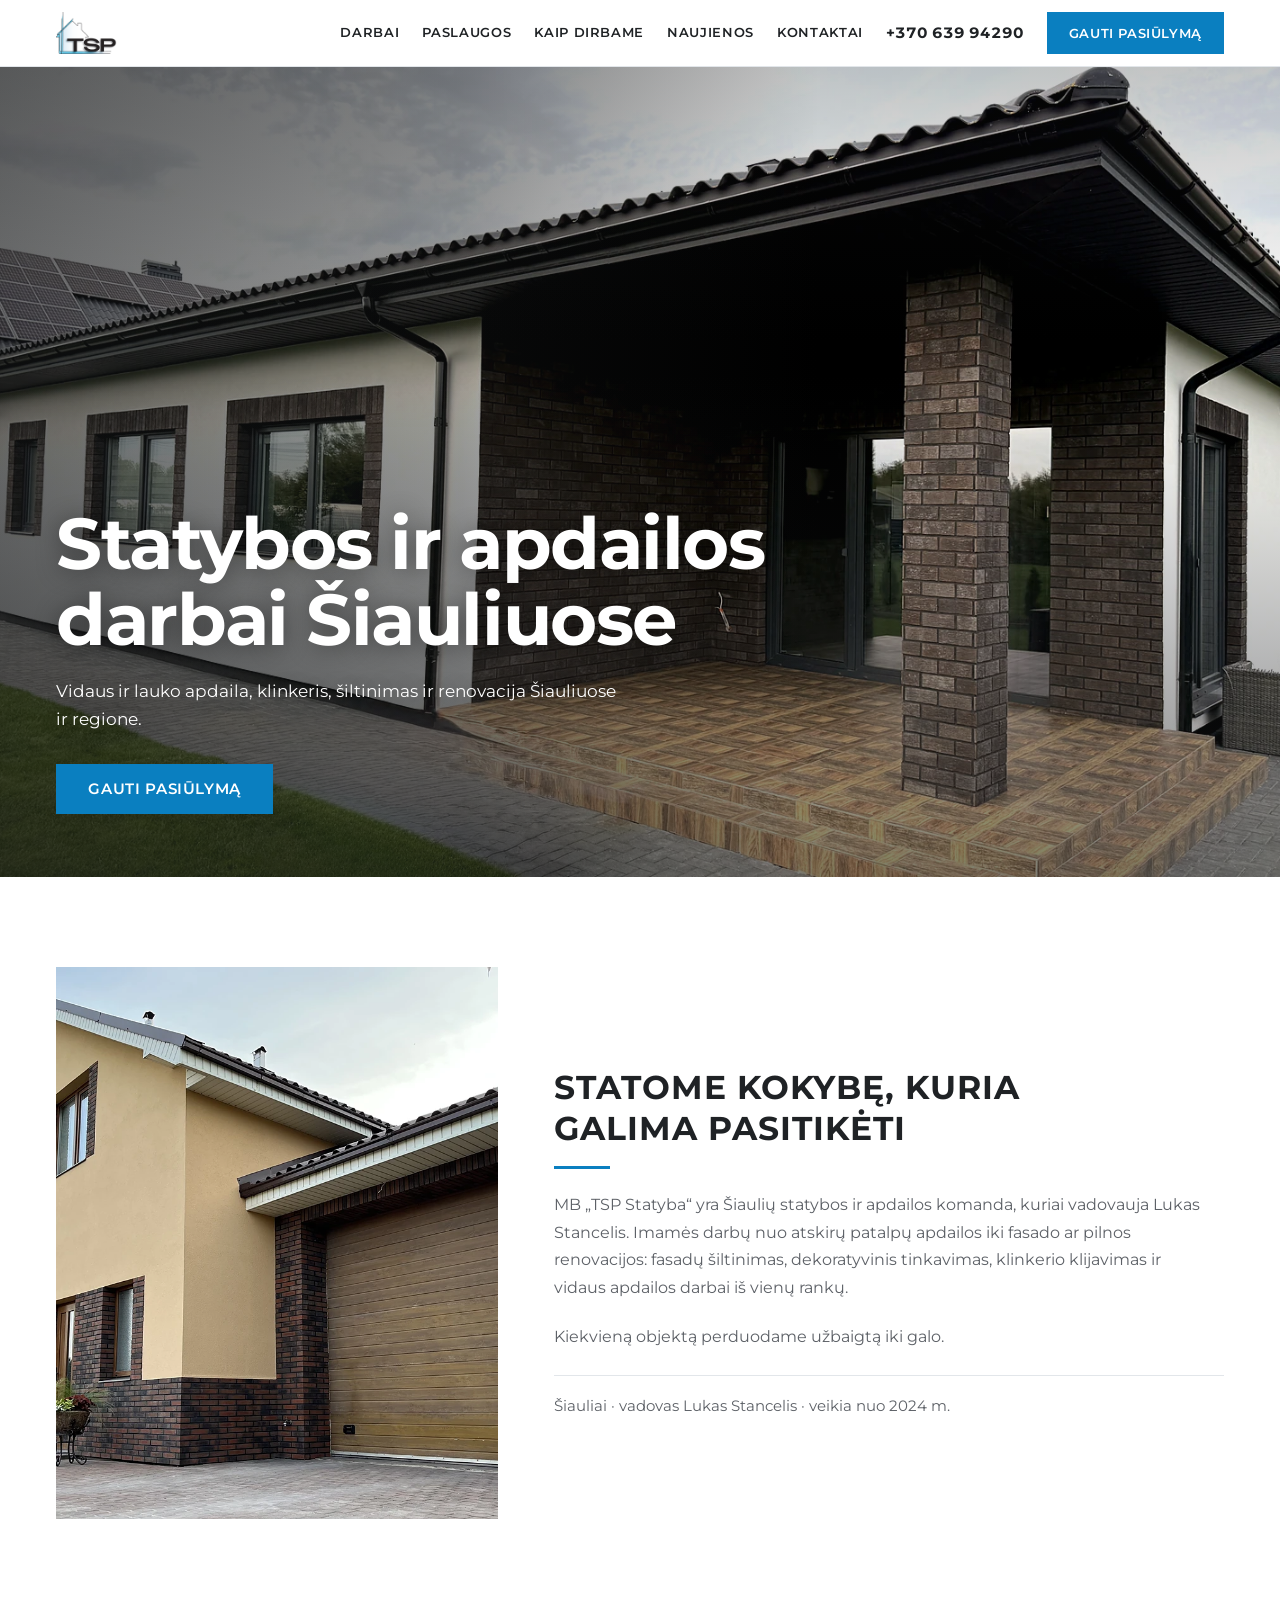
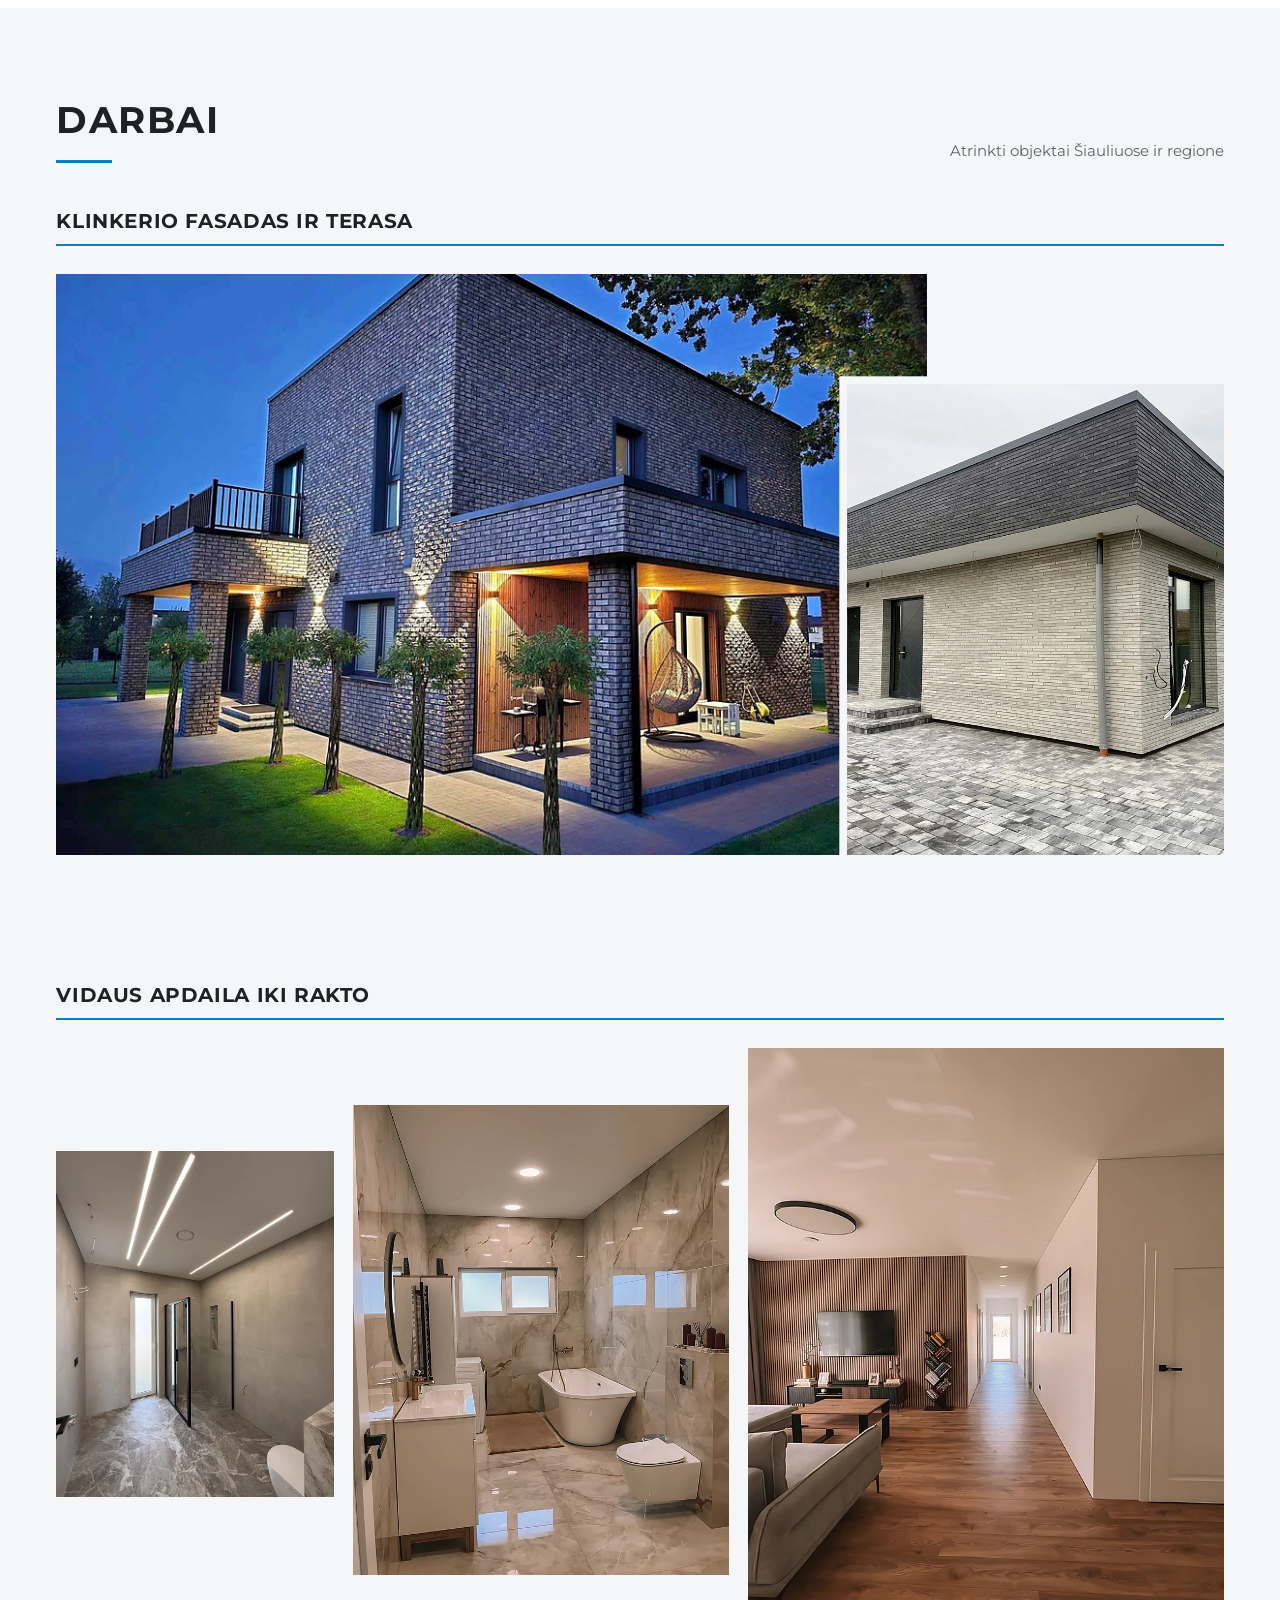
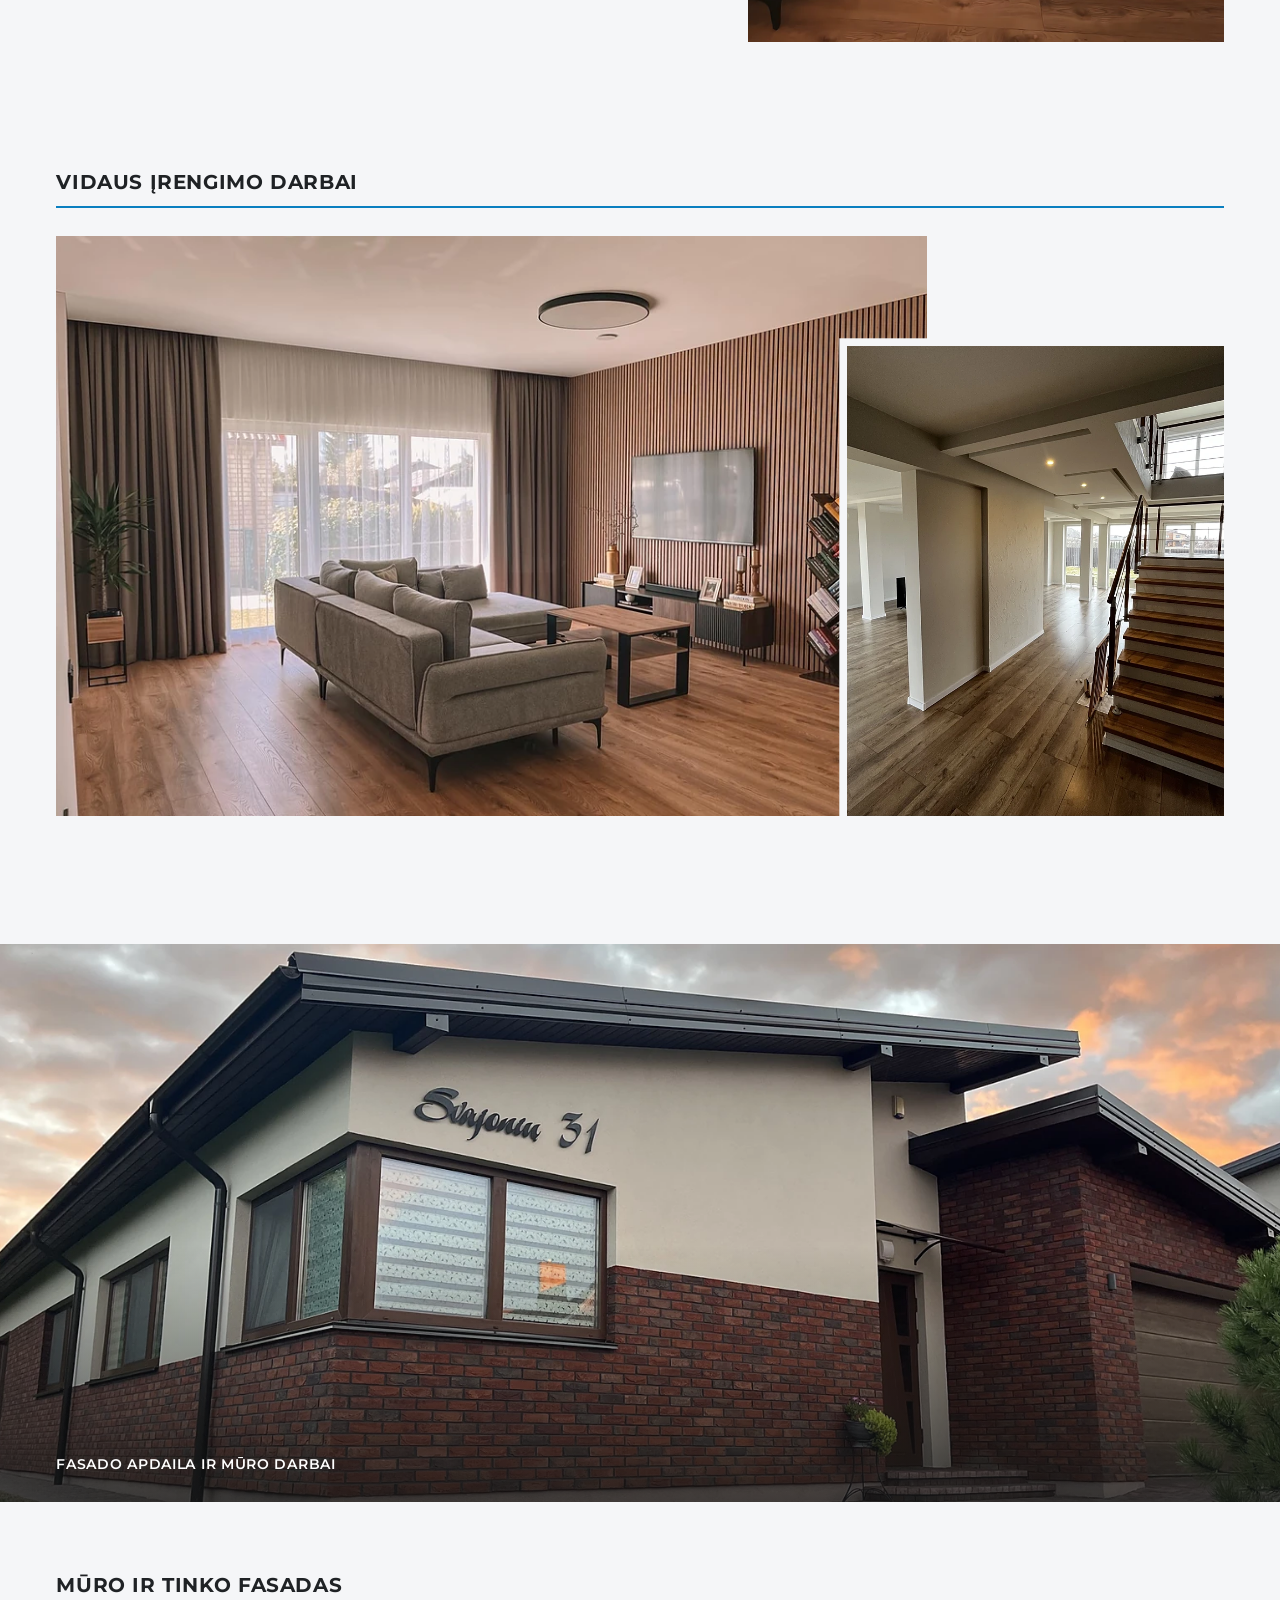
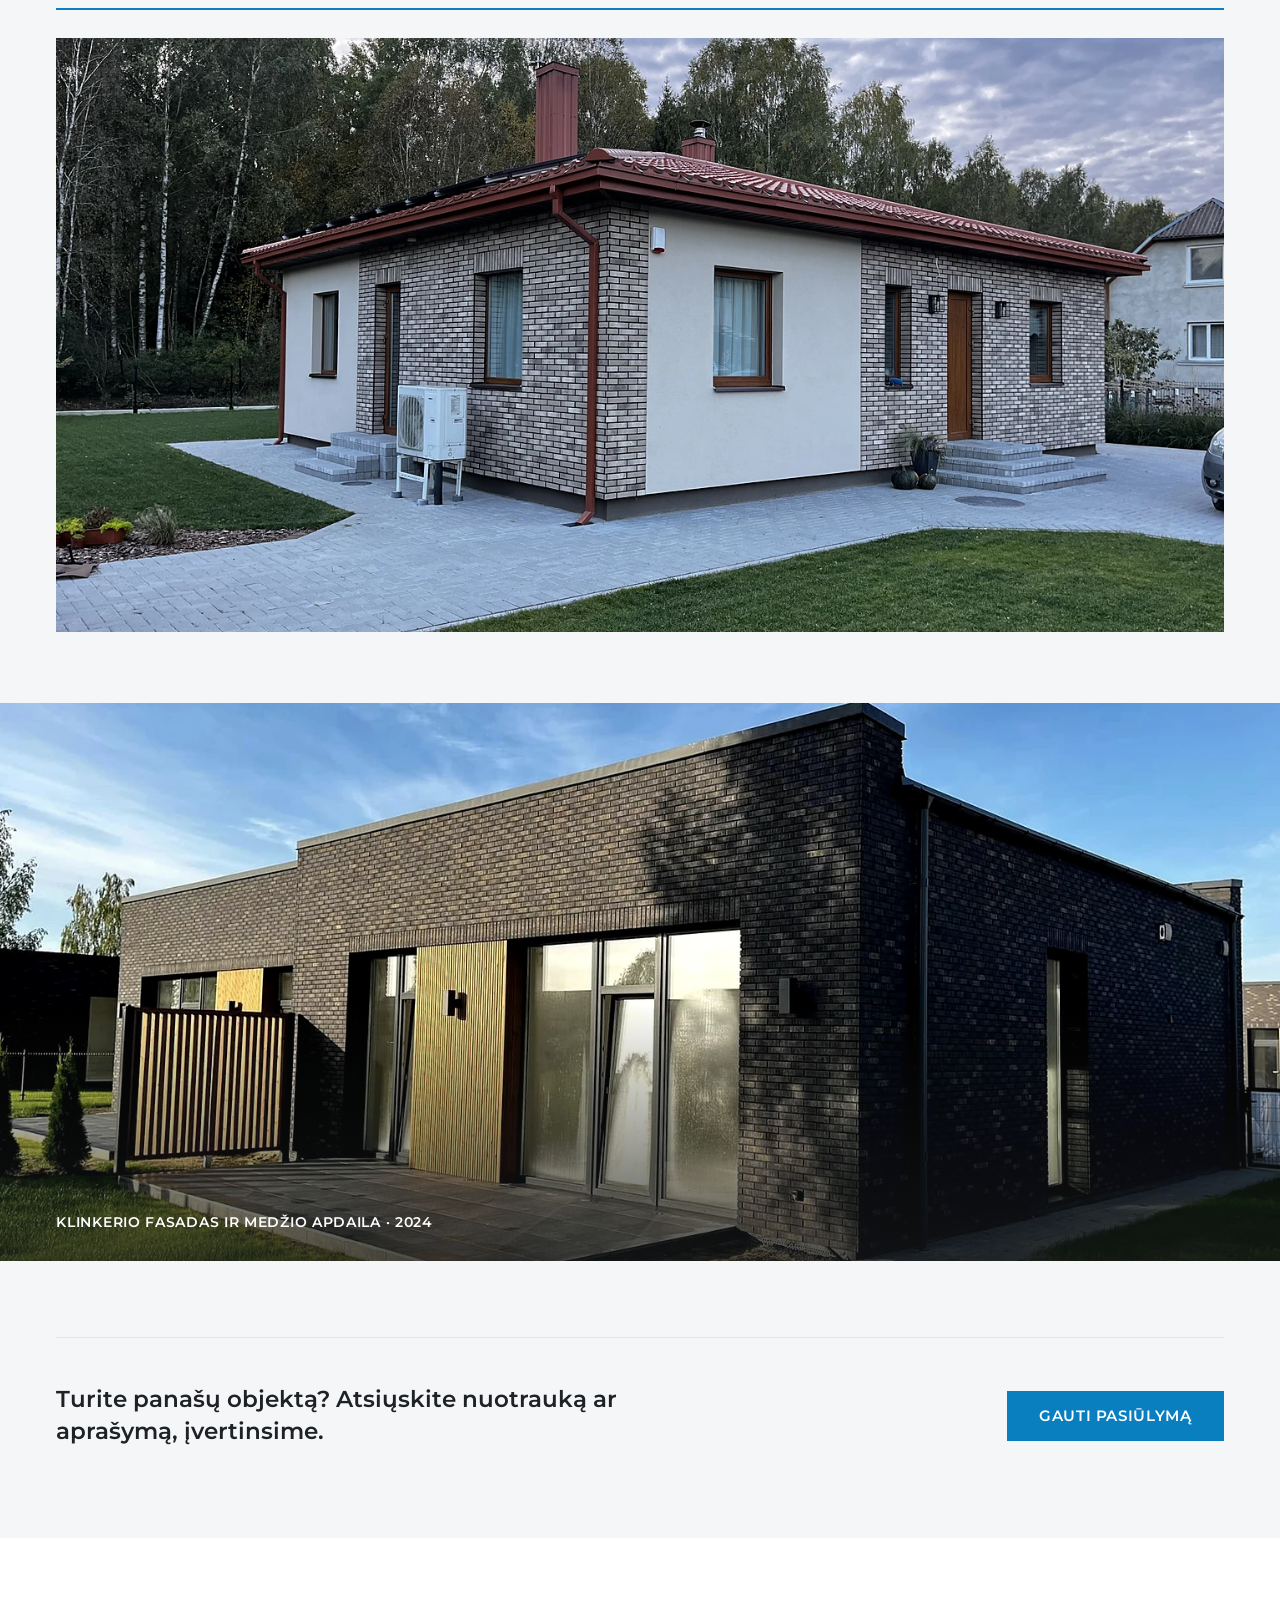
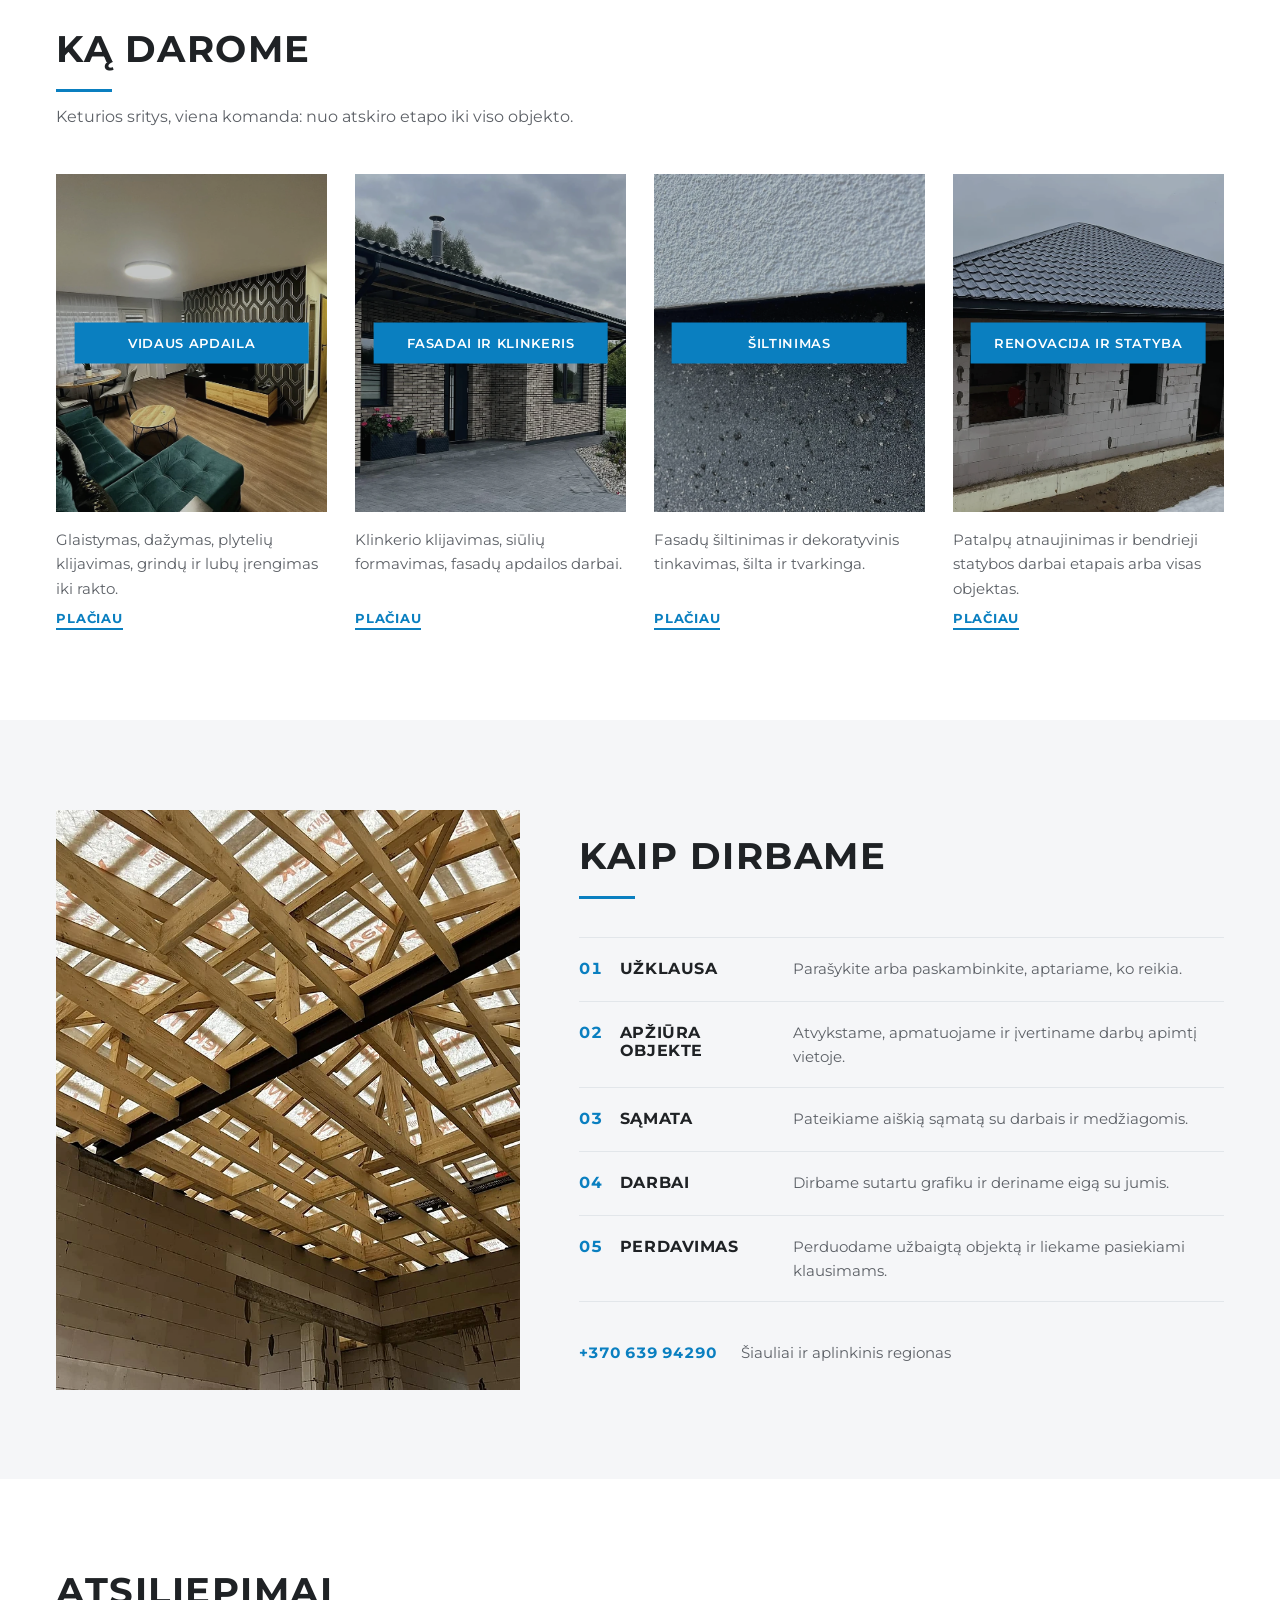
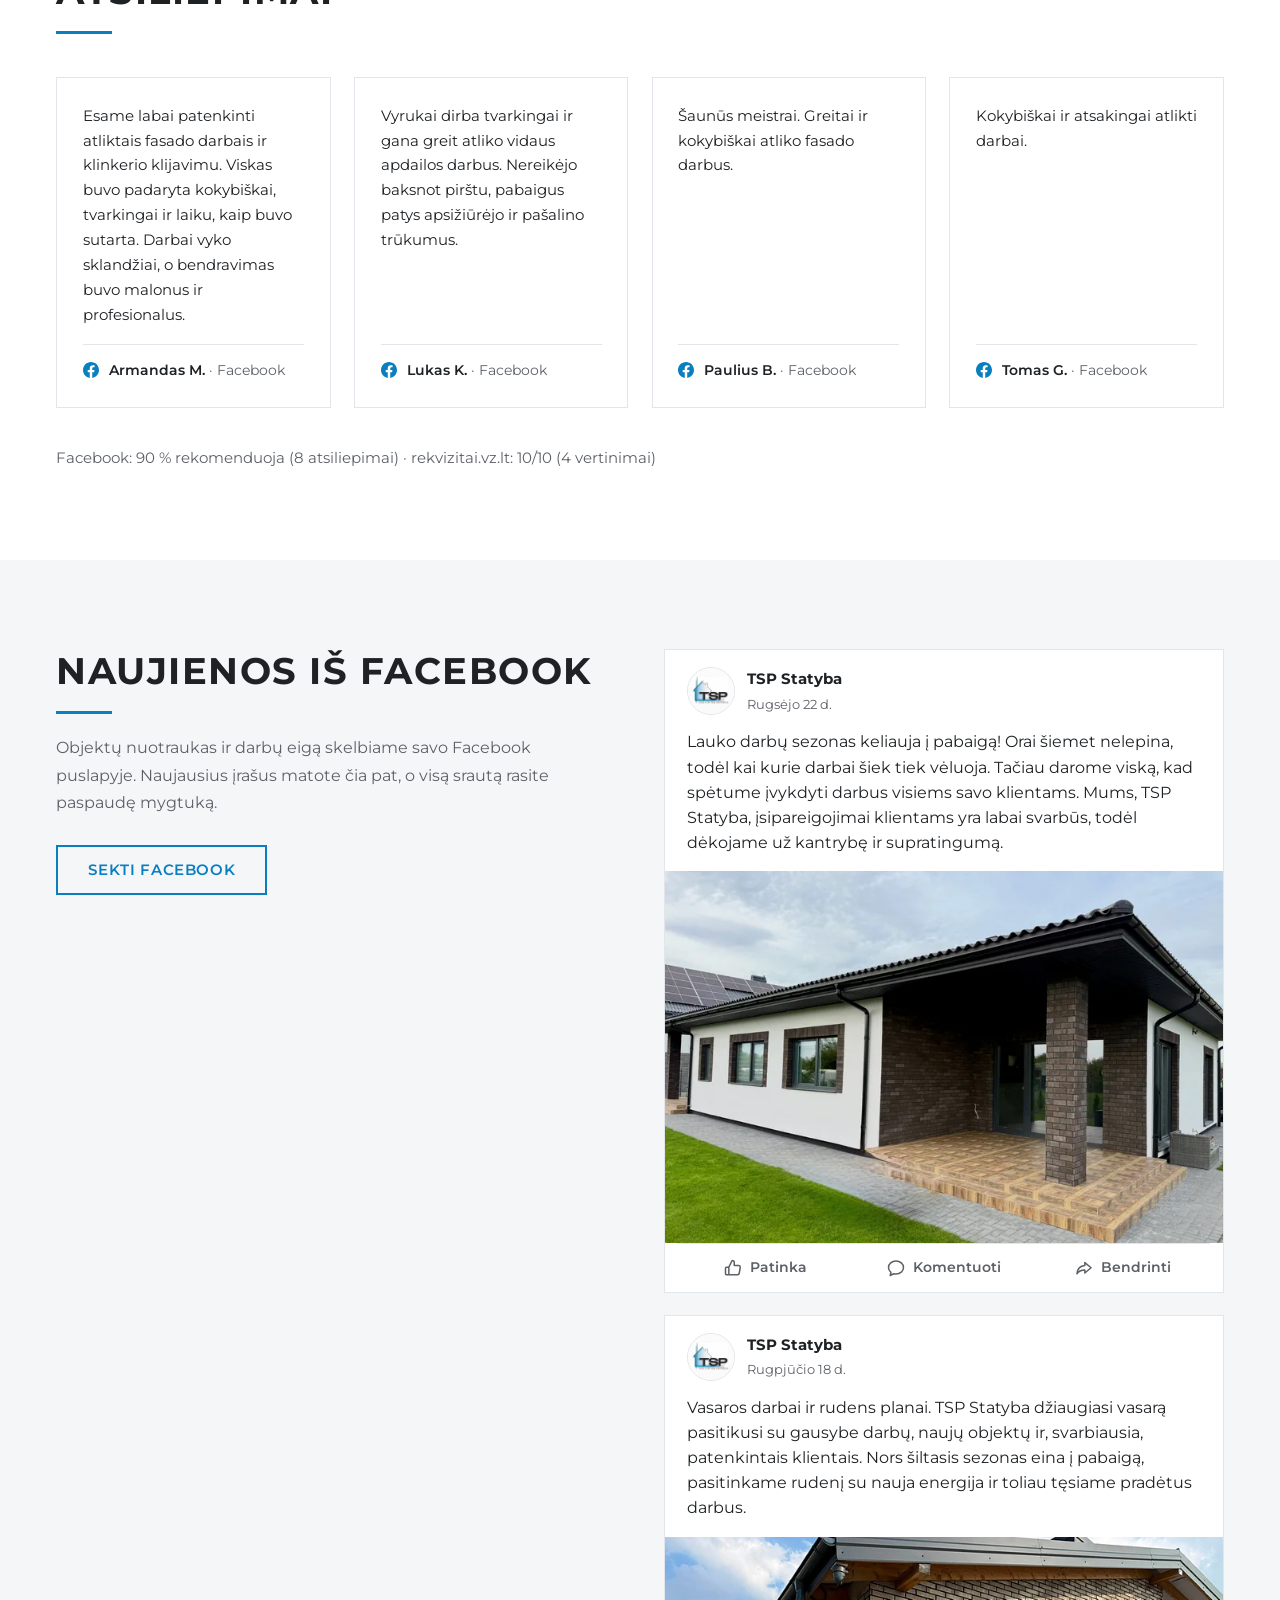
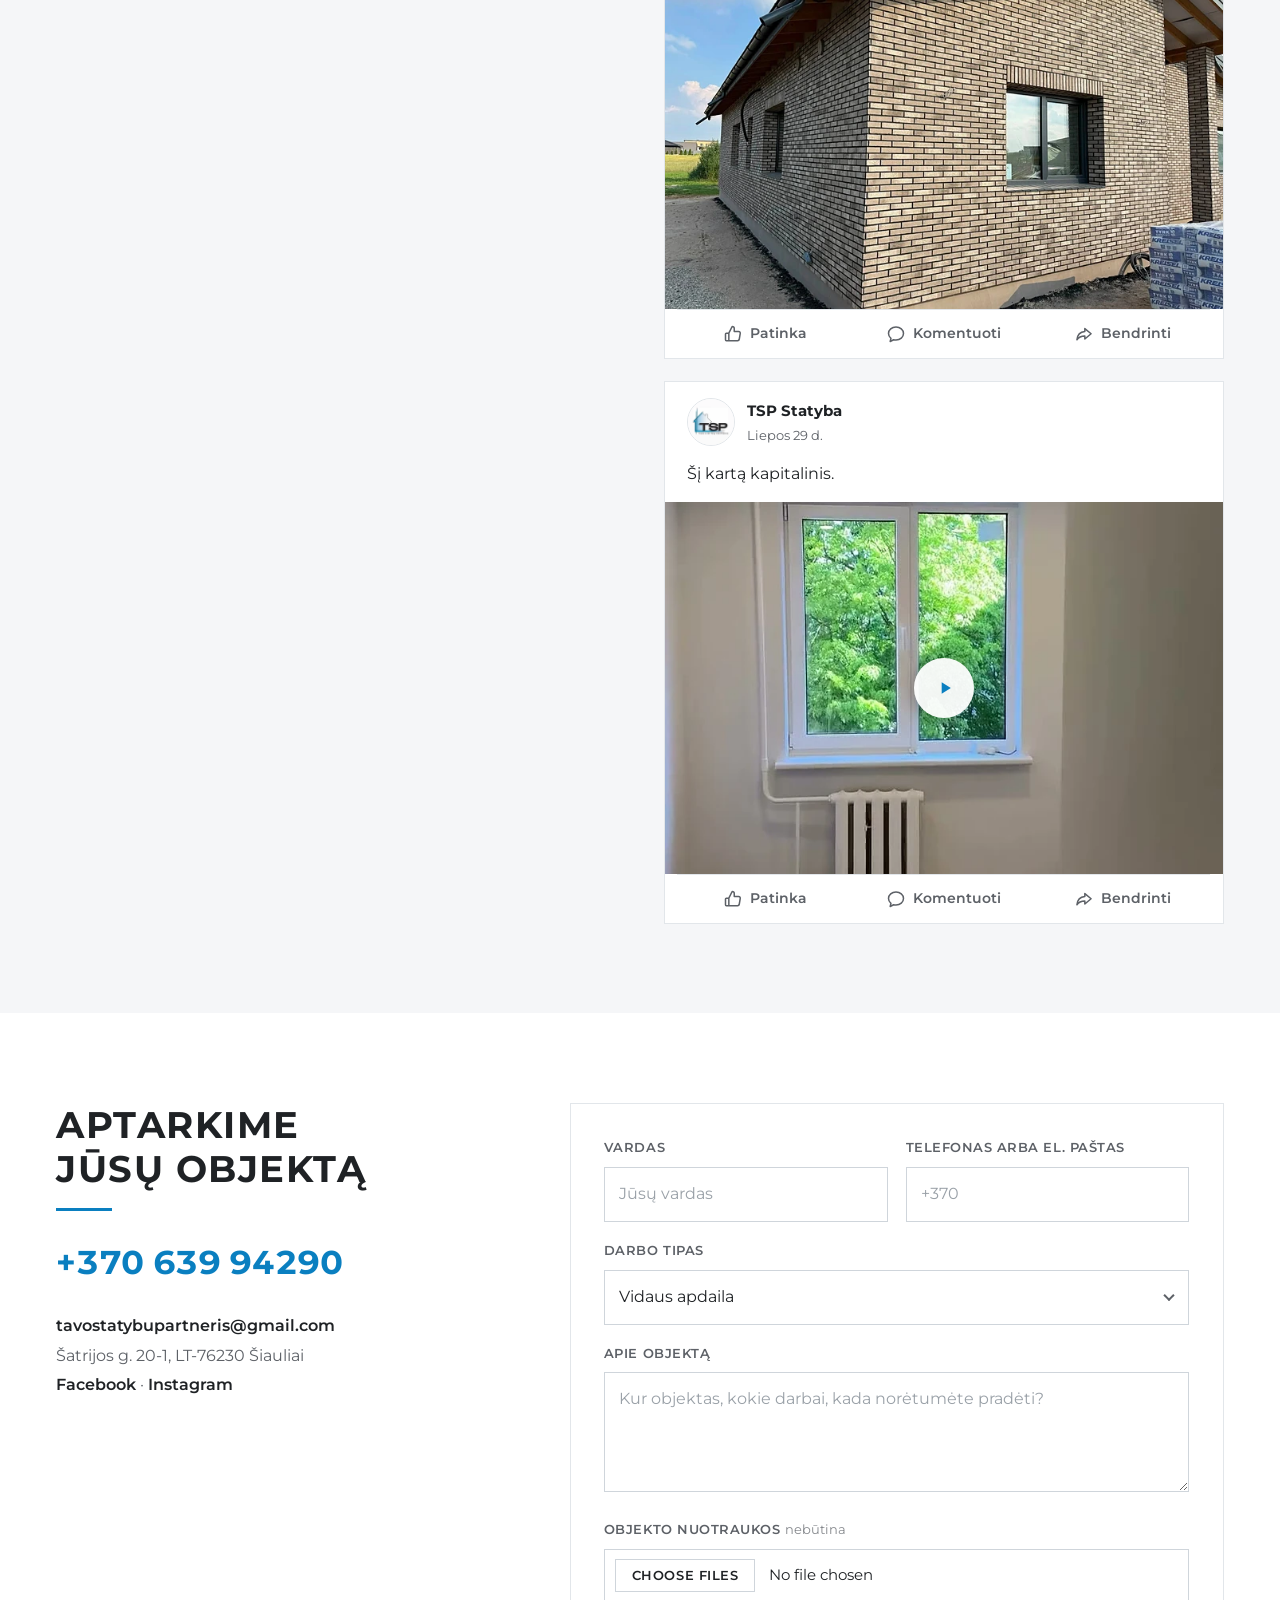
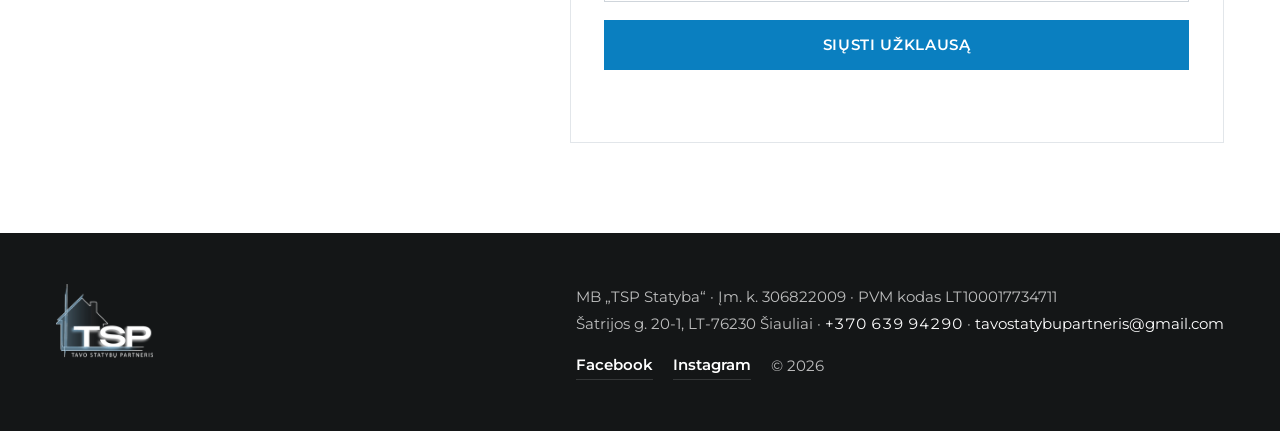
==== commit 3de0c1c6: "Hero intro animacija ir geriau skaitomas hero tekstas Vienkartinis intro užsikrovus nuotraukai: kadr" ====
--- a/index.html
+++ b/index.html
@@ -27,7 +27,7 @@
 <link rel="preload" as="image" href="img/hero-2048.webp"
       imagesrcset="img/hero-1600.webp 1600w, img/hero-2048.webp 2048w"
       imagesizes="100vw" fetchpriority="high" media="(min-width:760px)">
-<link rel="stylesheet" href="css/main.css?v=20260909">
+<link rel="stylesheet" href="css/main.css?v=20260926">
 
 <script type="application/ld+json">
 {"@context":"https://schema.org","@type":"HomeAndConstructionBusiness",
@@ -37,6 +37,27 @@
 "address":{"@type":"PostalAddress","streetAddress":"Šatrijos g. 20-1","addressLocality":"Šiauliai","postalCode":"LT-76230","addressCountry":"LT"},
 "areaServed":"Šiauliai","foundingDate":"2024-06","vatID":"LT100017734711","taxID":"306822009",
 "sameAs":["https://www.facebook.com/TSPstatyba","https://www.instagram.com/tavo_statybu_partneris/"]}
+</script>
+<script>
+/* Hero intro: paslėpta būsena tik kai judesys leidžiamas; rodoma užsikrovus nuotraukai arba po 1,8 s */
+(function(){
+  if (matchMedia('(prefers-reduced-motion: reduce)').matches) return;
+  var d=document.documentElement; d.classList.add('intro');
+  var done=0;
+  function go(){
+    if(done++) return;
+    requestAnimationFrame(function(){
+      d.classList.add('is-ready');
+      /* po intro nuimam klases: lieka tik įprasti hero ir meniu stiliai */
+      setTimeout(function(){ d.classList.remove('intro','is-ready'); },3500);
+    });
+  }
+  setTimeout(go,1800);
+  document.addEventListener('DOMContentLoaded',function(){
+    var i=document.querySelector('#hero img'); if(!i) return go();
+    if(i.complete) go(); else { i.addEventListener('load',go); i.addEventListener('error',go); }
+  });
+})();
 </script>
 </head>
 <body>
@@ -77,9 +98,9 @@
     </div>
     <div class="hero__scrim" aria-hidden="true"></div>
     <div class="hero__in">
-      <h1 data-reveal>Statybos ir apdailos darbai Šiauliuose</h1>
-      <p class="hero__sub" data-reveal data-delay="80">Vidaus ir lauko apdaila, klinkeris, šiltinimas ir renovacija Šiauliuose ir regione.</p>
-      <div class="hero__cta" data-reveal data-delay="160">
+      <h1><span class="w" style="--i:0">Statybos</span> <span class="w" style="--i:1">ir</span> <span class="w" style="--i:2">apdailos</span> <span class="w" style="--i:3">darbai</span> <span class="w" style="--i:4">Šiauliuose</span></h1>
+      <p class="hero__sub">Vidaus ir lauko apdaila, klinkeris, šiltinimas ir renovacija Šiauliuose ir regione.</p>
+      <div class="hero__cta">
         <a class="btn" href="#kontaktai">Gauti pasiūlymą</a>
       </div>
     </div>
@@ -481,7 +502,7 @@
   <a href="#kontaktai">Gauti pasiūlymą</a>
 </div>
 
-<script src="js/lenis.min.js?v=20260909" defer></script>
-<script src="js/main.js?v=20260909" defer></script>
+<script src="js/lenis.min.js?v=20260926" defer></script>
+<script src="js/main.js?v=20260926" defer></script>
 </body>
 </html>
--- a/css/main.css
+++ b/css/main.css
@@ -15,6 +15,7 @@
   --font:"Montserrat",system-ui,-apple-system,"Segoe UI",sans-serif;
 
   --ease:cubic-bezier(.22,.61,.36,1);
+  --ease-o:cubic-bezier(.16,1,.3,1);
   --t-ui:220ms;
   --t-rv:520ms;
 
@@ -134,7 +135,8 @@
 .hero__media img{width:100%;height:100%;object-fit:cover}
 .hero__scrim{position:absolute;inset:0;pointer-events:none;
   background:linear-gradient(180deg,rgba(20,22,23,.25) 0%,rgba(20,22,23,0) 34%),
-             linear-gradient(180deg,rgba(20,22,23,0) 38%,rgba(20,22,23,.55) 100%)}
+             linear-gradient(180deg,rgba(20,22,23,0) 38%,rgba(20,22,23,.55) 100%),
+             linear-gradient(90deg,rgba(20,22,23,.62) 0%,rgba(20,22,23,.4) 36%,rgba(20,22,23,0) 64%)}
 .hero__in{position:relative;z-index:2;width:100%;max-width:var(--maxw);margin-inline:auto;
   padding-left:var(--mx);padding-right:var(--mx);padding-bottom:clamp(46px,7vh,84px)}
 .hero h1{font-size:clamp(40px,6vw,72px);font-weight:700;letter-spacing:-.02em;
@@ -143,6 +145,29 @@
 .hero__sub{color:#fff;font-size:clamp(16px,1.3vw,18.5px);
   max-width:52ch;margin-top:20px;text-shadow:0 2px 24px rgba(0,0,0,.45)}
 .hero__cta{margin-top:30px}
+.hero h1 .w{display:inline-block}
+
+/* Hero intro, vienkartinis: nuotrauka nusėda, antraštė žodis po žodžio, tada tekstas ir mygtukas.
+   Paslėpta būsena egzistuoja tik su html.intro (inline skriptas <head>, be reduced-motion). */
+.intro .hero{background:var(--dark)}
+.intro .hero__media{opacity:0;transform:scale(1.08);
+  transition:opacity 1s var(--ease-o),transform 2.4s var(--ease-o)}
+.intro .hero__scrim{opacity:0;transition:opacity 1s var(--ease-o)}
+.intro .hero h1 .w{opacity:0;transform:translateY(.42em);filter:blur(10px);
+  transition:opacity .9s var(--ease-o),transform .9s var(--ease-o),filter .9s var(--ease-o);
+  transition-delay:calc(260ms + var(--i) * 75ms)}
+.intro .hero__sub,.intro .hero__cta{opacity:0;transform:translateY(16px);
+  transition:opacity .8s var(--ease-o),transform .8s var(--ease-o)}
+.intro .hero__sub{transition-delay:720ms}
+.intro .hero__cta{transition-delay:840ms}
+.intro .nav{opacity:0;transform:translateY(-10px);
+  transition:opacity .7s var(--ease-o) .1s,transform .7s var(--ease-o) .1s}
+.intro.is-ready .hero__media,
+.intro.is-ready .hero__scrim,
+.intro.is-ready .hero h1 .w,
+.intro.is-ready .hero__sub,
+.intro.is-ready .hero__cta,
+.intro.is-ready .nav{opacity:1;transform:none;filter:none}
 
 /* ---------- intro ---------- */
 .intro__grid{display:grid;grid-template-columns:minmax(0,.66fr) minmax(0,1fr);
@@ -433,6 +458,8 @@
 @media (max-width:760px){
   /* nav 66px + callbar 52px, so the hero CTA always sits above the fold */
   .hero{min-height:480px;height:calc(100svh - 118px);max-height:none}
+  .hero__scrim{background:linear-gradient(180deg,rgba(20,22,23,.25) 0%,rgba(20,22,23,0) 26%),
+    linear-gradient(180deg,rgba(20,22,23,0) 30%,rgba(20,22,23,.5) 55%,rgba(20,22,23,.78) 100%)}
   .hero__in{padding-bottom:clamp(28px,4vh,44px)}
   .svc__grid{grid-template-columns:1fr;gap:26px}
   .svc__tile img{aspect-ratio:3/2}
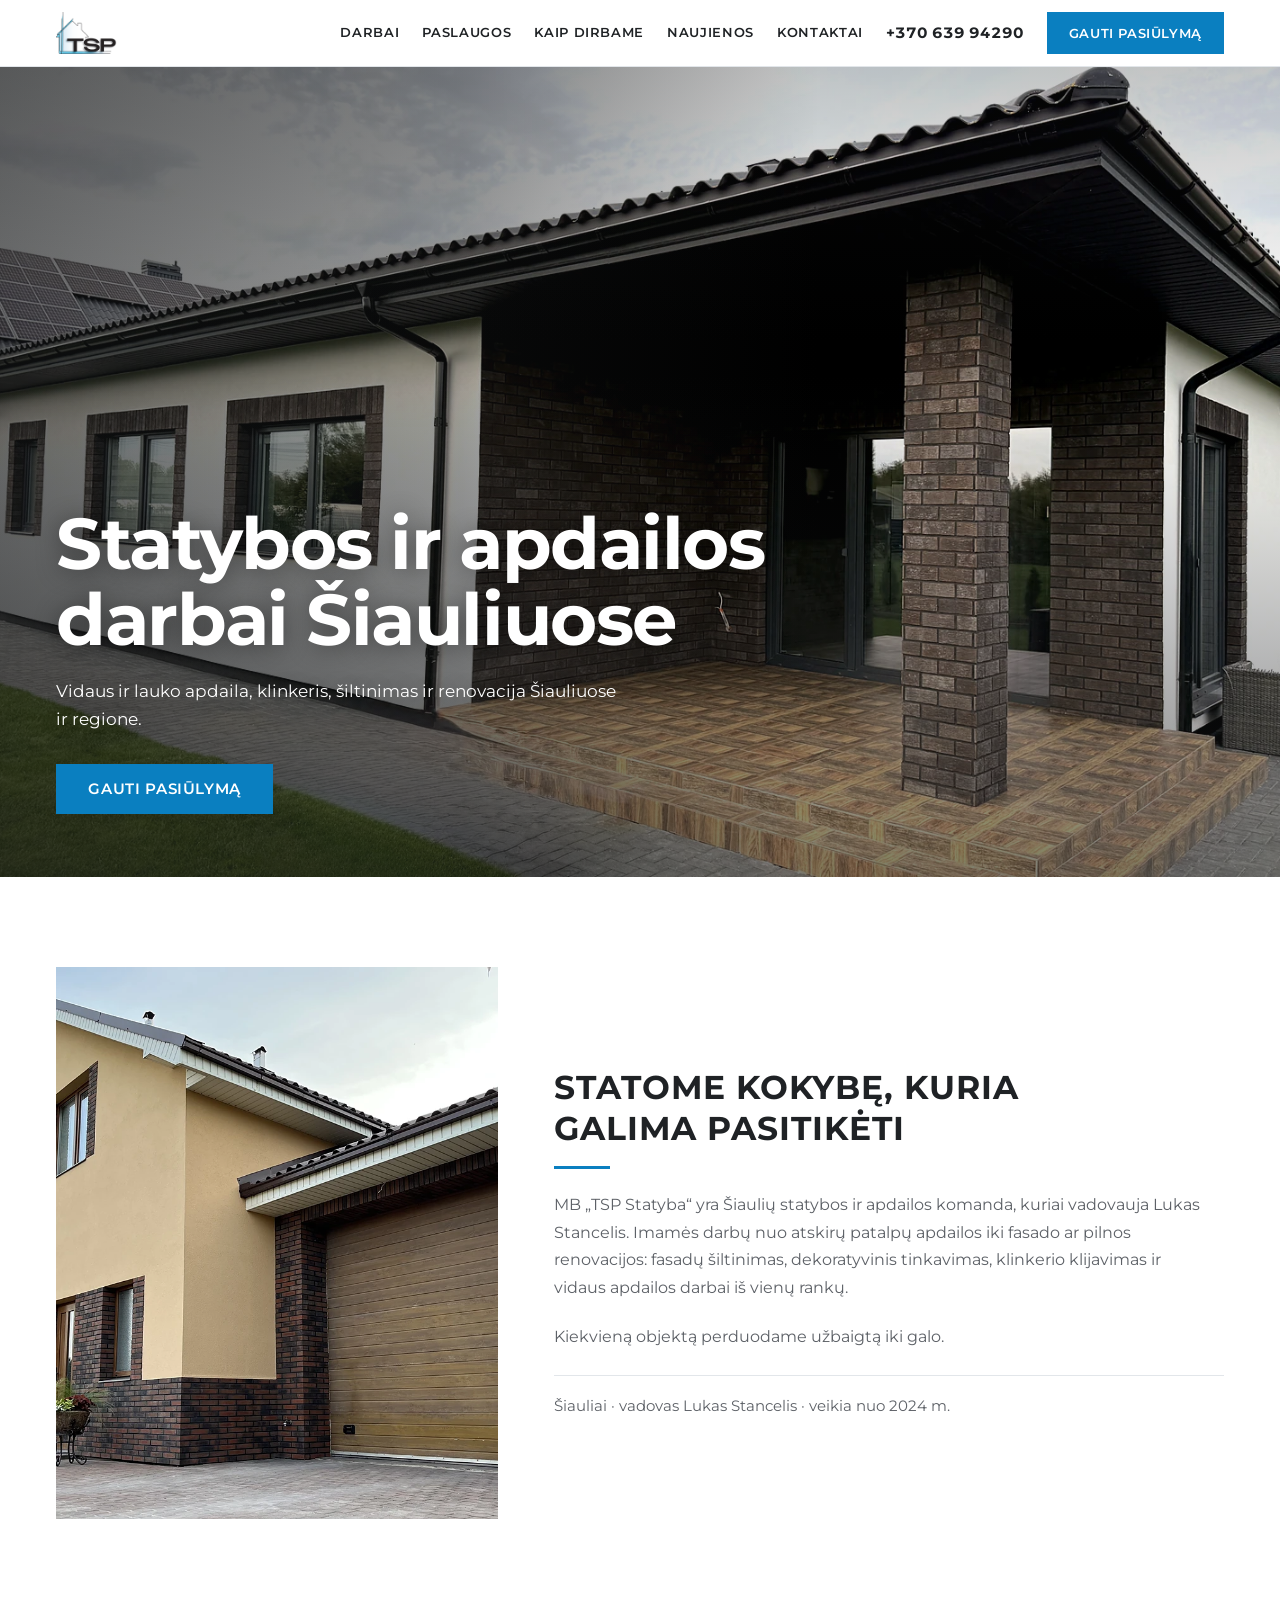
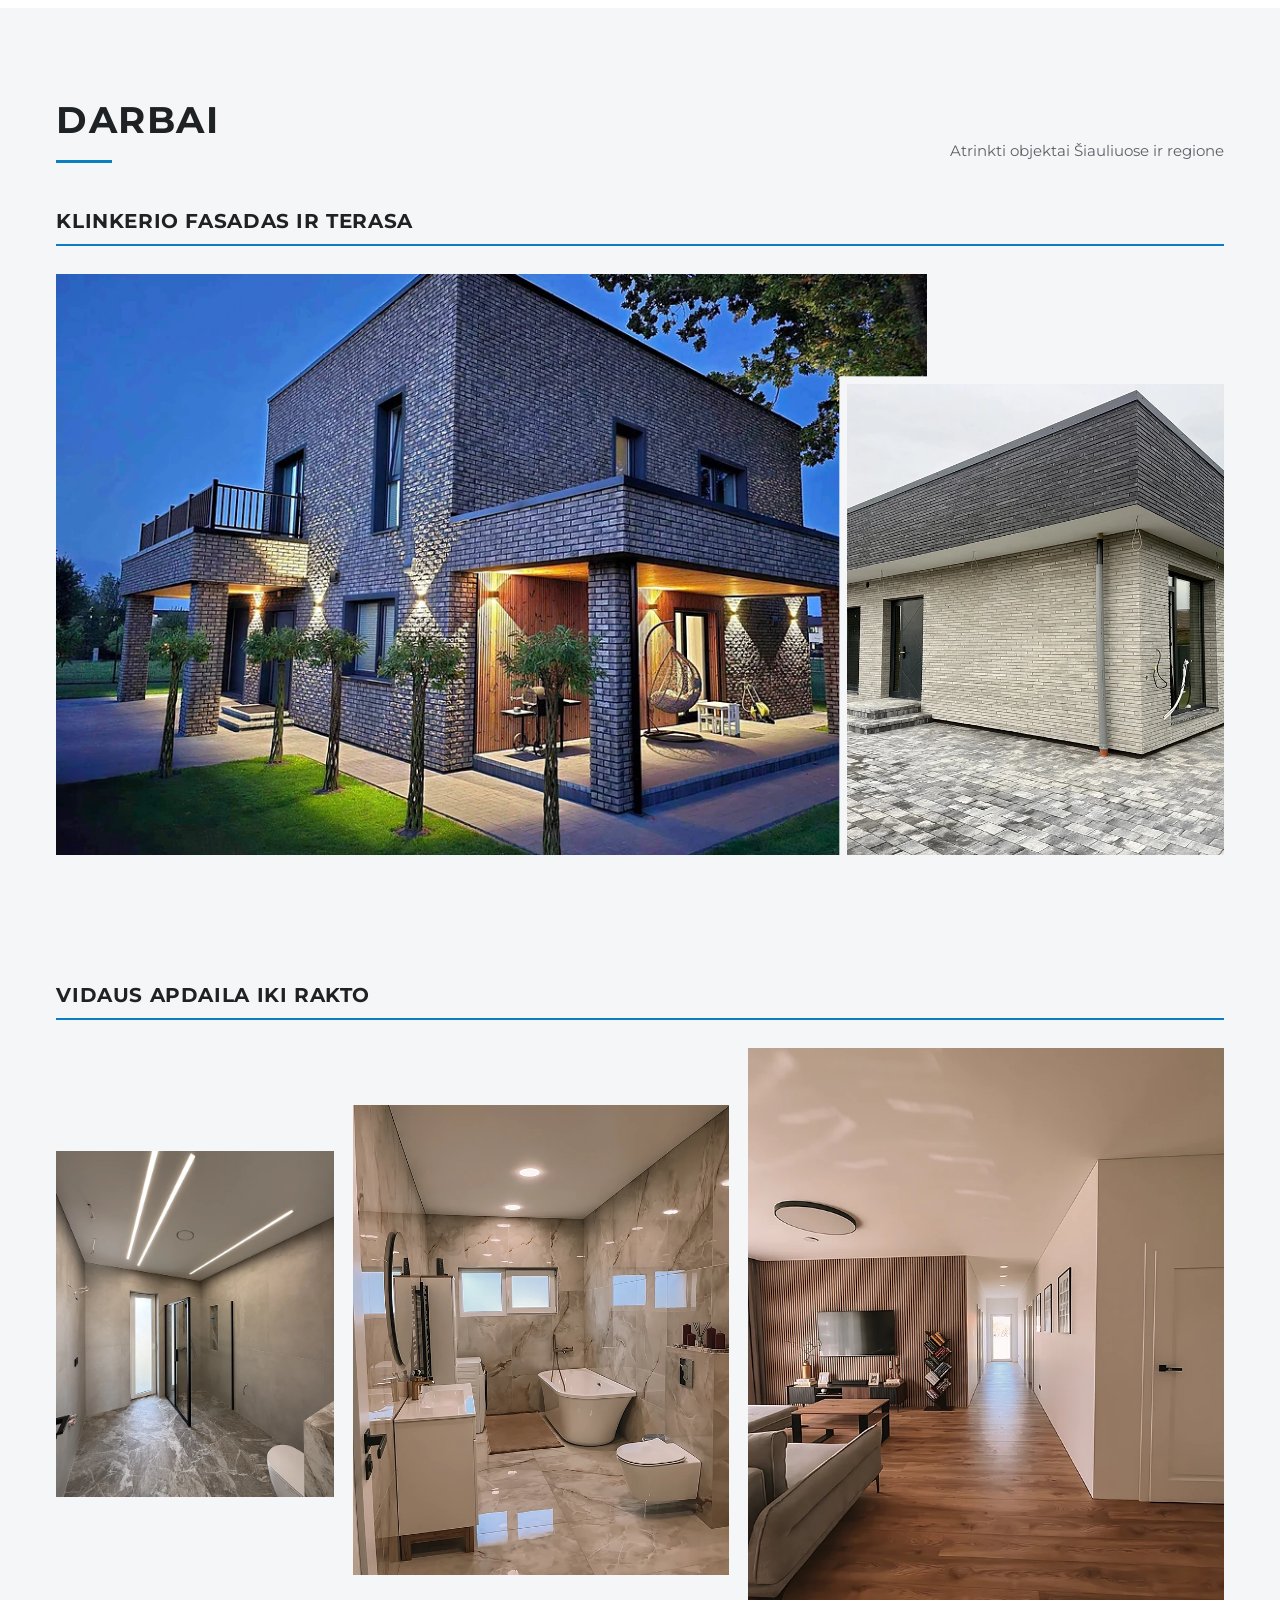
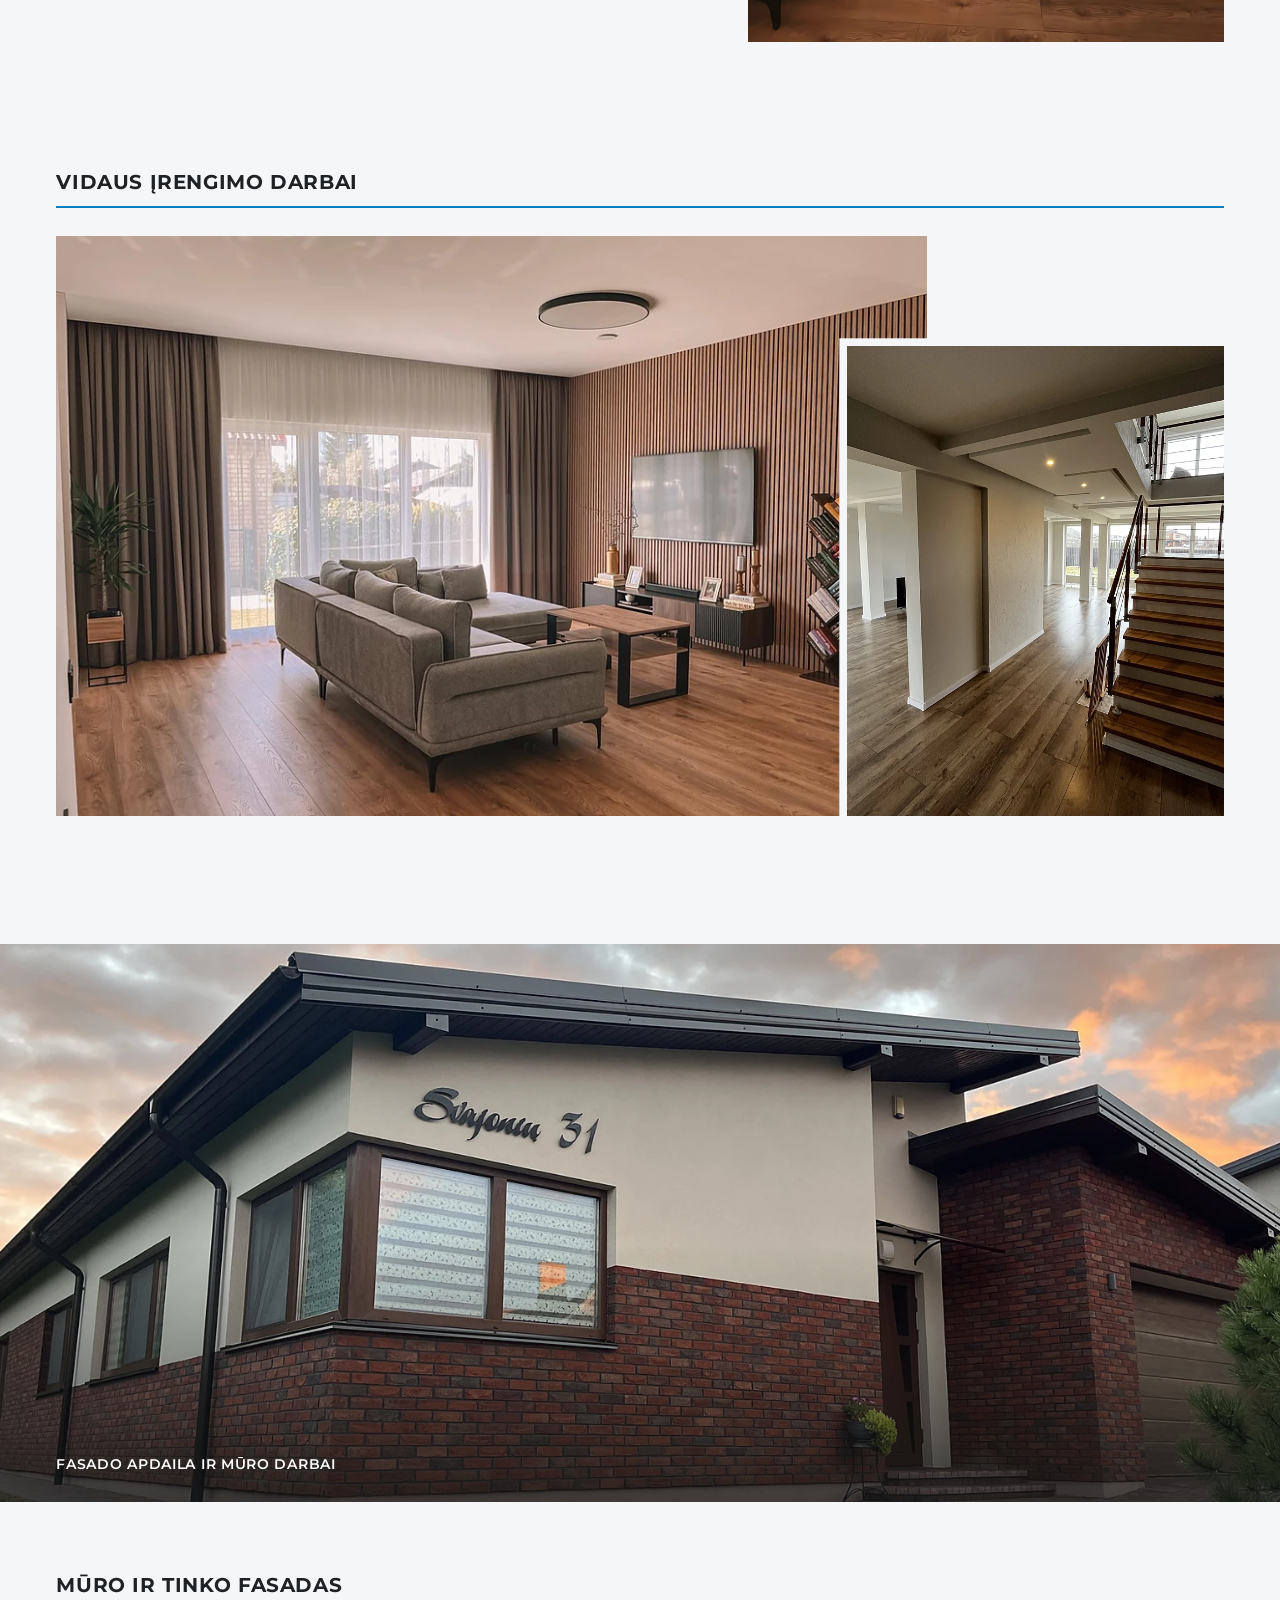
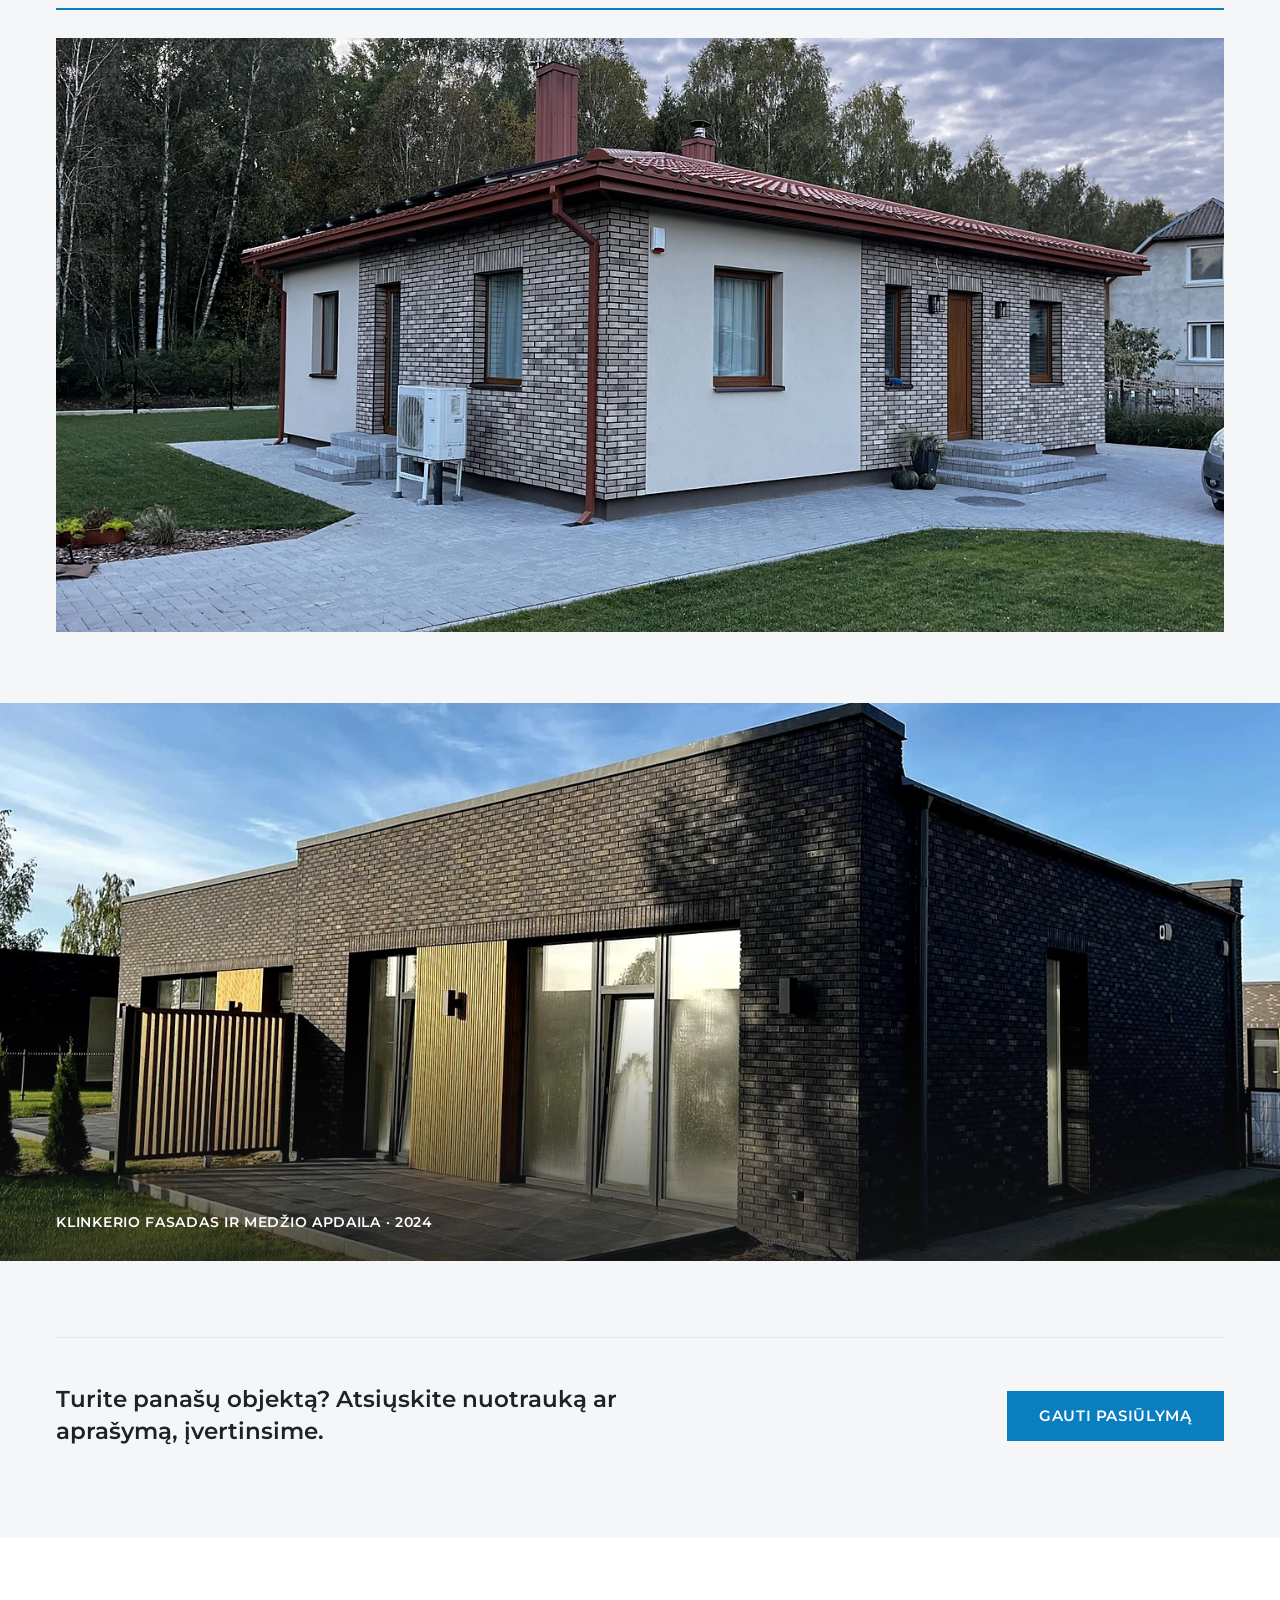
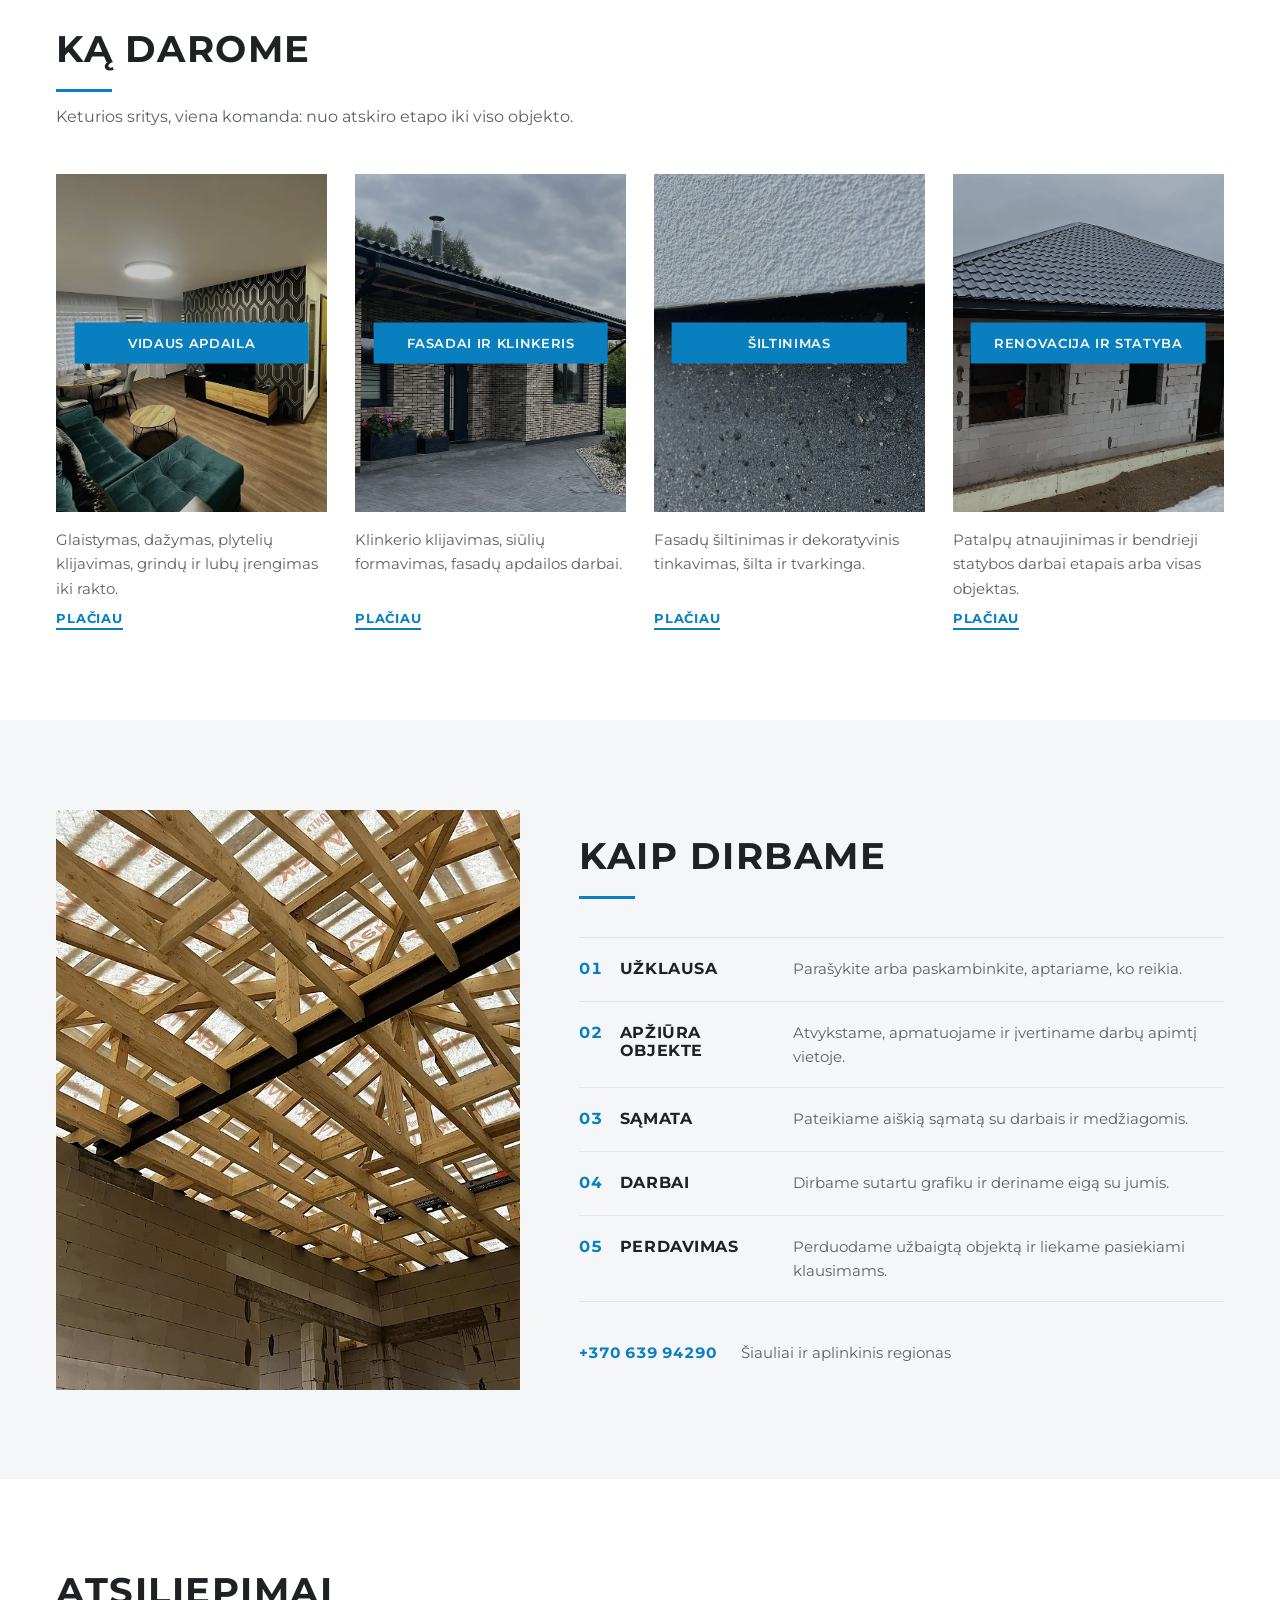
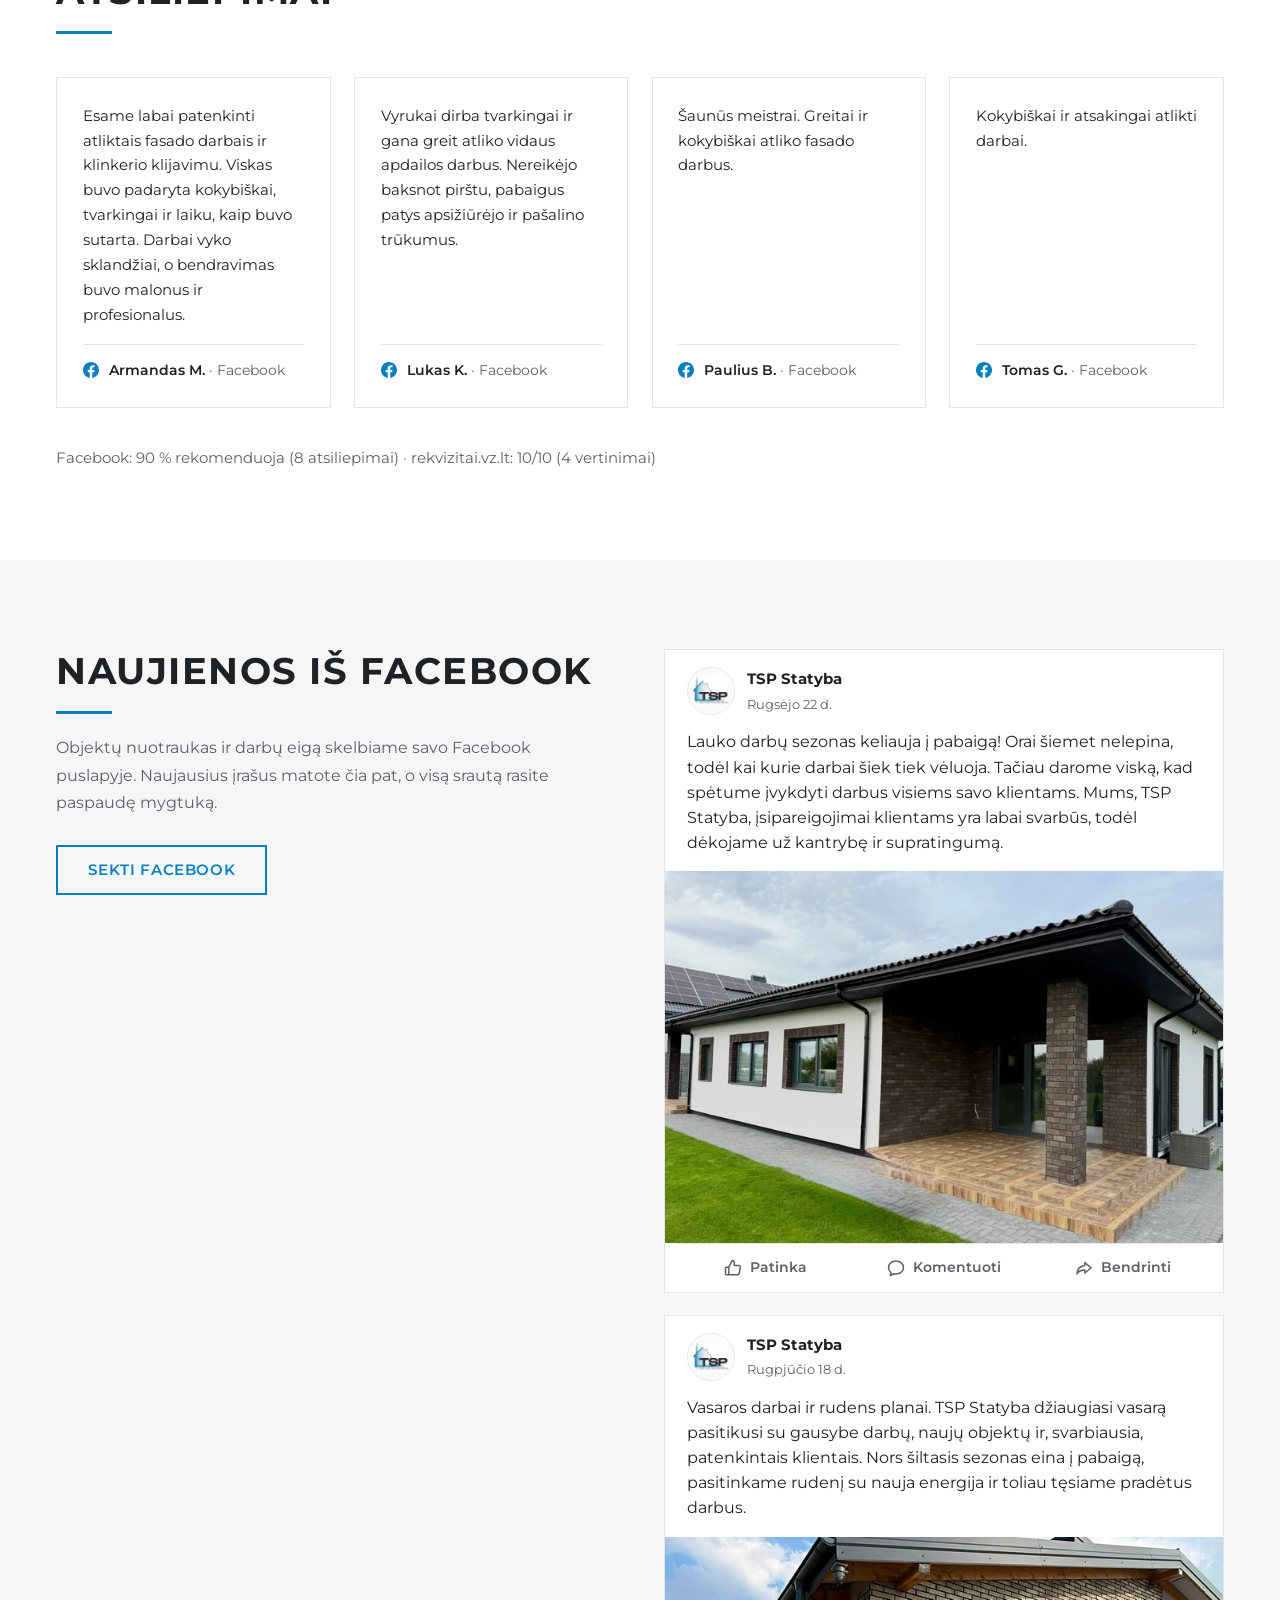
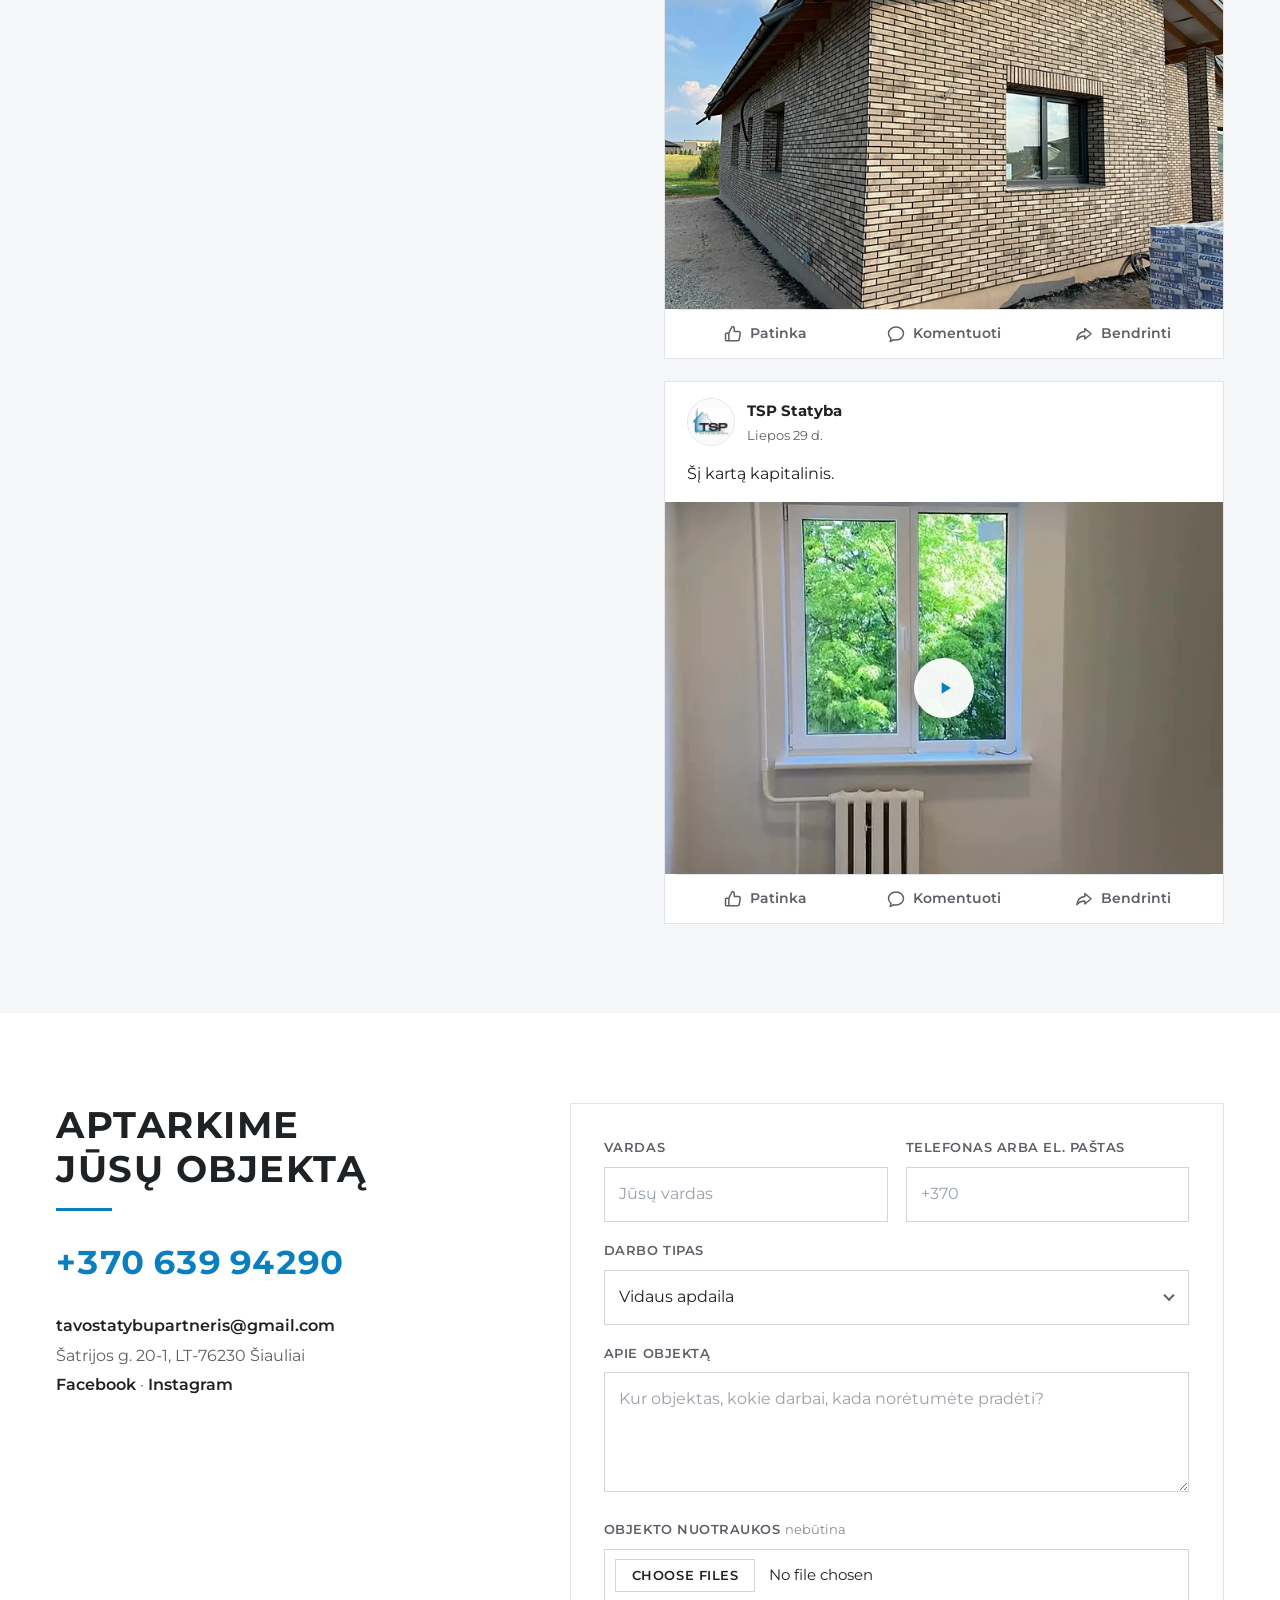
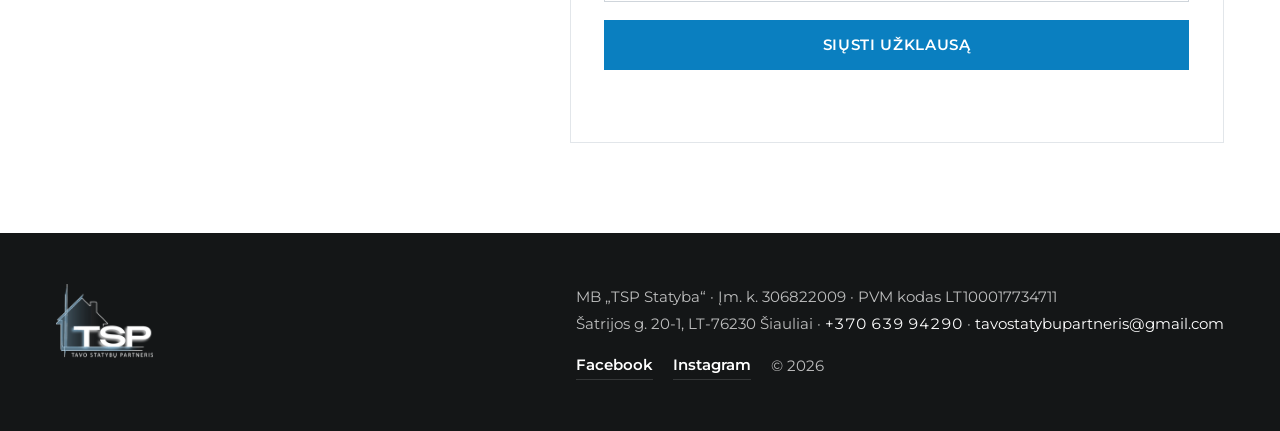
==== commit 8331b512: "Greitis: savas Montserrat, lengvesnis mobilus hero, intro nebevėlina LCP Google Fonts pakeistas savu" ====
--- a/index.html
+++ b/index.html
@@ -21,13 +21,14 @@
 <meta property="og:image:height" content="630">
 <meta name="twitter:card" content="summary_large_image">
 
-<link rel="preconnect" href="https://fonts.googleapis.com">
-<link rel="preconnect" href="https://fonts.gstatic.com" crossorigin>
-<link href="https://fonts.googleapis.com/css2?family=Montserrat:wght@400;600;700&display=swap" rel="stylesheet">
+<link rel="preload" href="/fonts/montserrat-var.woff2" as="font" type="font/woff2" crossorigin>
 <link rel="preload" as="image" href="img/hero-2048.webp"
       imagesrcset="img/hero-1600.webp 1600w, img/hero-2048.webp 2048w"
       imagesizes="100vw" fetchpriority="high" media="(min-width:760px)">
-<link rel="stylesheet" href="css/main.css?v=20260926">
+<link rel="preload" as="image" href="img/hero-m-750.webp"
+      imagesrcset="img/hero-m-750.webp 750w, img/hero-m-1000.webp 1000w, img/hero-m-1229.webp 1229w"
+      imagesizes="100vw" fetchpriority="high" media="(max-width:759px)">
+<link rel="stylesheet" href="css/main.css?v=20260926b">
 
 <script type="application/ld+json">
 {"@context":"https://schema.org","@type":"HomeAndConstructionBusiness",
@@ -39,24 +40,21 @@
 "sameAs":["https://www.facebook.com/TSPstatyba","https://www.instagram.com/tavo_statybu_partneris/"]}
 </script>
 <script>
-/* Hero intro: paslėpta būsena tik kai judesys leidžiamas; rodoma užsikrovus nuotraukai arba po 1,8 s */
+/* Hero intro: paslėpta būsena tik kai judesys leidžiamas; paleidžiama iškart po DOM, ne po nuotraukos */
 (function(){
   if (matchMedia('(prefers-reduced-motion: reduce)').matches) return;
   var d=document.documentElement; d.classList.add('intro');
   var done=0;
   function go(){
     if(done++) return;
-    requestAnimationFrame(function(){
+    requestAnimationFrame(function(){ requestAnimationFrame(function(){
       d.classList.add('is-ready');
-      /* po intro nuimam klases: lieka tik įprasti hero ir meniu stiliai */
-      setTimeout(function(){ d.classList.remove('intro','is-ready'); },3500);
-    });
+      /* po intro nuimam klases: lieka tik įprasti hero stiliai */
+      setTimeout(function(){ d.classList.remove('intro','is-ready'); },3000);
+    }); });
   }
-  setTimeout(go,1800);
-  document.addEventListener('DOMContentLoaded',function(){
-    var i=document.querySelector('#hero img'); if(!i) return go();
-    if(i.complete) go(); else { i.addEventListener('load',go); i.addEventListener('error',go); }
-  });
+  document.addEventListener('DOMContentLoaded',go);
+  setTimeout(go,1200);
 })();
 </script>
 </head>
@@ -502,7 +500,7 @@
   <a href="#kontaktai">Gauti pasiūlymą</a>
 </div>
 
-<script src="js/lenis.min.js?v=20260926" defer></script>
-<script src="js/main.js?v=20260926" defer></script>
+<script src="js/lenis.min.js?v=20260926b" defer></script>
+<script src="js/main.js?v=20260926b" defer></script>
 </body>
 </html>
--- a/css/main.css
+++ b/css/main.css
@@ -1,5 +1,12 @@
 /* TSP Statyba. Light system, Montserrat, blue accent.
    Motion: reveal only (fade-up). No parallax, no carousels, no moving backgrounds. */
+
+/* Montserrat savame domene: 400–700 kintamas, tik lotynų + lietuviški simboliai (35 KB).
+   Atsarginis Arial su Montserrat metrikomis, kad keičiantis šriftui tekstas nepašoktų. */
+@font-face{font-family:"Montserrat";src:url("../fonts/montserrat-var.woff2") format("woff2");
+  font-weight:400 700;font-style:normal;font-display:swap}
+@font-face{font-family:"Montserrat Fallback";src:local("Arial"),local("ArialMT");
+  size-adjust:111.48%;ascent-override:86.83%;descent-override:22.52%;line-gap-override:0%}
 
 :root{
   --bg:#ffffff;
@@ -12,7 +19,7 @@
   --line:#e2e6ea;
   --line-d:rgba(255,255,255,.14);
 
-  --font:"Montserrat",system-ui,-apple-system,"Segoe UI",sans-serif;
+  --font:"Montserrat","Montserrat Fallback",system-ui,-apple-system,"Segoe UI",sans-serif;
 
   --ease:cubic-bezier(.22,.61,.36,1);
   --ease-o:cubic-bezier(.16,1,.3,1);
@@ -147,27 +154,22 @@
 .hero__cta{margin-top:30px}
 .hero h1 .w{display:inline-block}
 
-/* Hero intro, vienkartinis: nuotrauka nusėda, antraštė žodis po žodžio, tada tekstas ir mygtukas.
+/* Hero intro, vienkartinis: kadras nusėda, antraštė žodis po žodžio, tada tekstas ir mygtukas.
+   Nuotrauka ir meniu matomi nuo pirmo kadro (tik transform), kad nevėlintų LCP/FCP.
    Paslėpta būsena egzistuoja tik su html.intro (inline skriptas <head>, be reduced-motion). */
 .intro .hero{background:var(--dark)}
-.intro .hero__media{opacity:0;transform:scale(1.08);
-  transition:opacity 1s var(--ease-o),transform 2.4s var(--ease-o)}
-.intro .hero__scrim{opacity:0;transition:opacity 1s var(--ease-o)}
+.intro .hero__media{transform:scale(1.08);transition:transform 2.4s var(--ease-o)}
 .intro .hero h1 .w{opacity:0;transform:translateY(.42em);filter:blur(10px);
   transition:opacity .9s var(--ease-o),transform .9s var(--ease-o),filter .9s var(--ease-o);
-  transition-delay:calc(260ms + var(--i) * 75ms)}
+  transition-delay:calc(120ms + var(--i) * 75ms)}
 .intro .hero__sub,.intro .hero__cta{opacity:0;transform:translateY(16px);
   transition:opacity .8s var(--ease-o),transform .8s var(--ease-o)}
-.intro .hero__sub{transition-delay:720ms}
-.intro .hero__cta{transition-delay:840ms}
-.intro .nav{opacity:0;transform:translateY(-10px);
-  transition:opacity .7s var(--ease-o) .1s,transform .7s var(--ease-o) .1s}
+.intro .hero__sub{transition-delay:580ms}
+.intro .hero__cta{transition-delay:700ms}
 .intro.is-ready .hero__media,
-.intro.is-ready .hero__scrim,
 .intro.is-ready .hero h1 .w,
 .intro.is-ready .hero__sub,
-.intro.is-ready .hero__cta,
-.intro.is-ready .nav{opacity:1;transform:none;filter:none}
+.intro.is-ready .hero__cta{opacity:1;transform:none;filter:none}
 
 /* ---------- intro ---------- */
 .intro__grid{display:grid;grid-template-columns:minmax(0,.66fr) minmax(0,1fr);
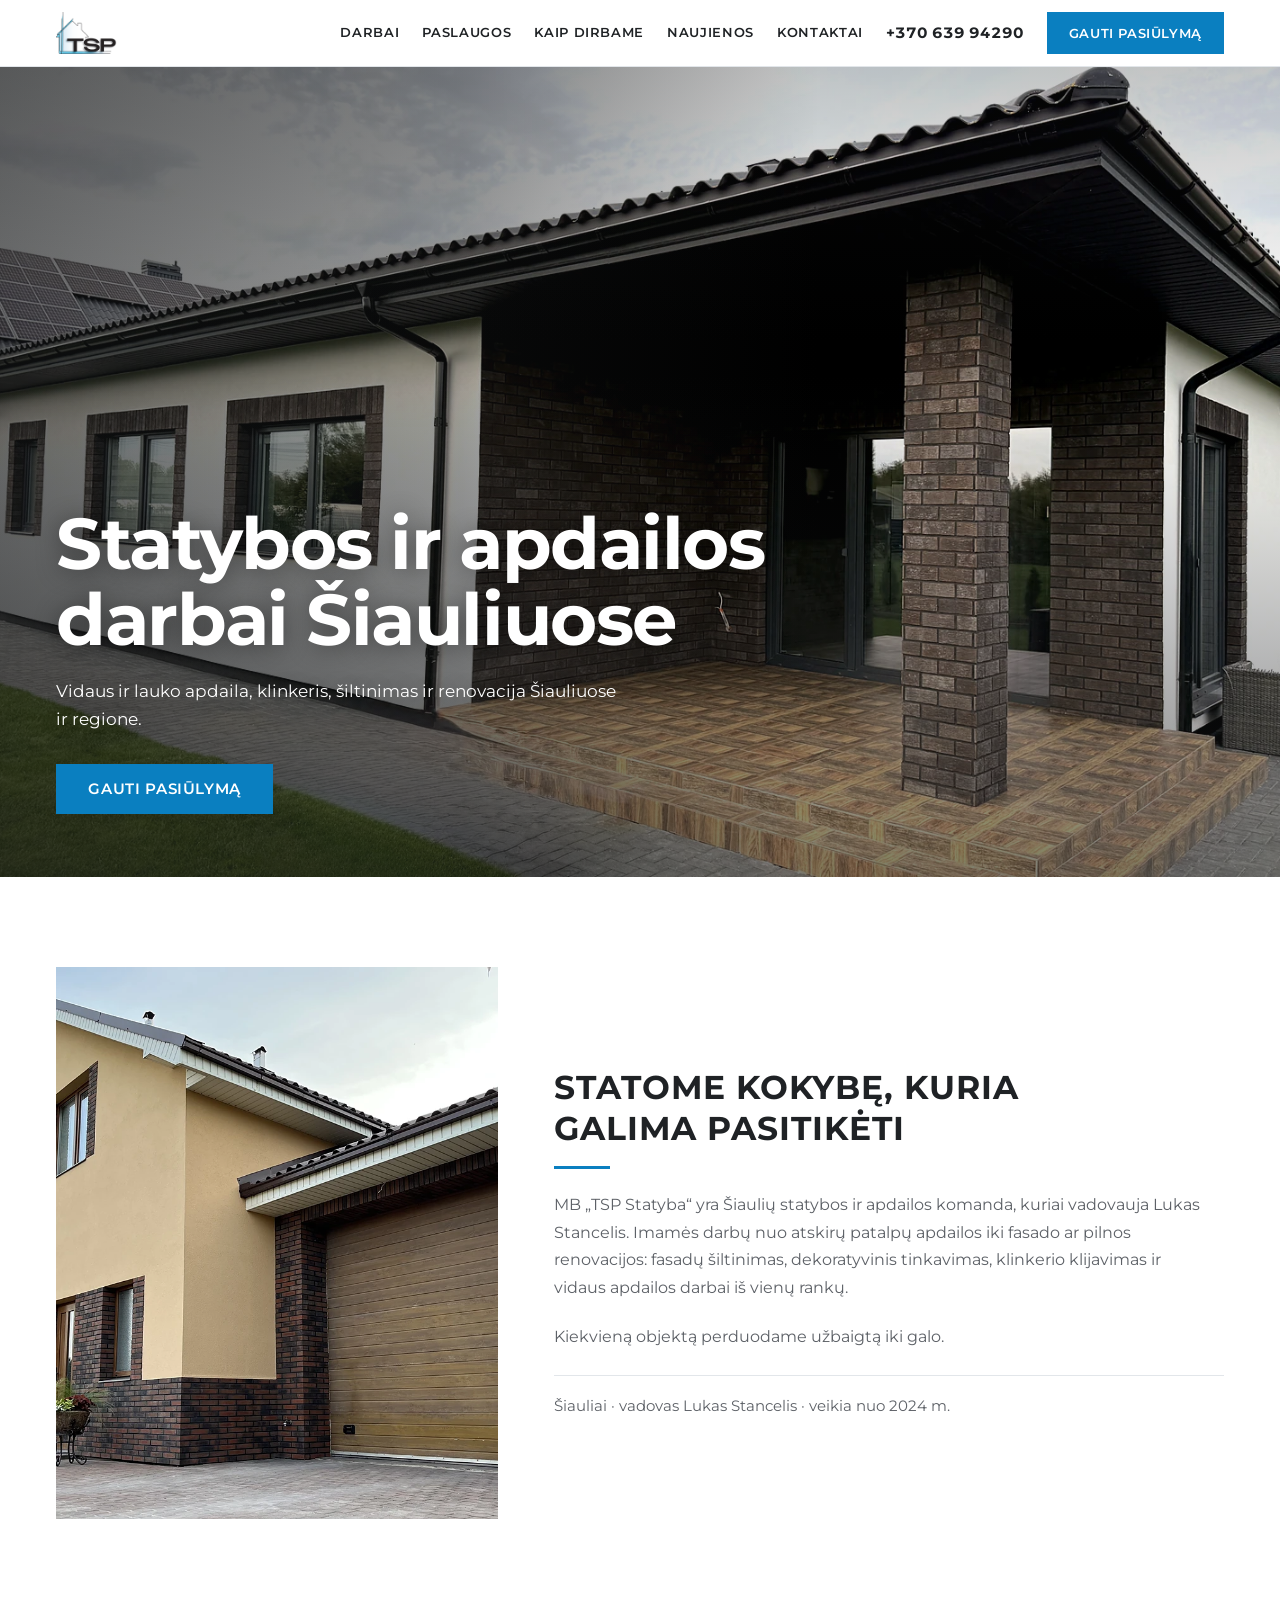
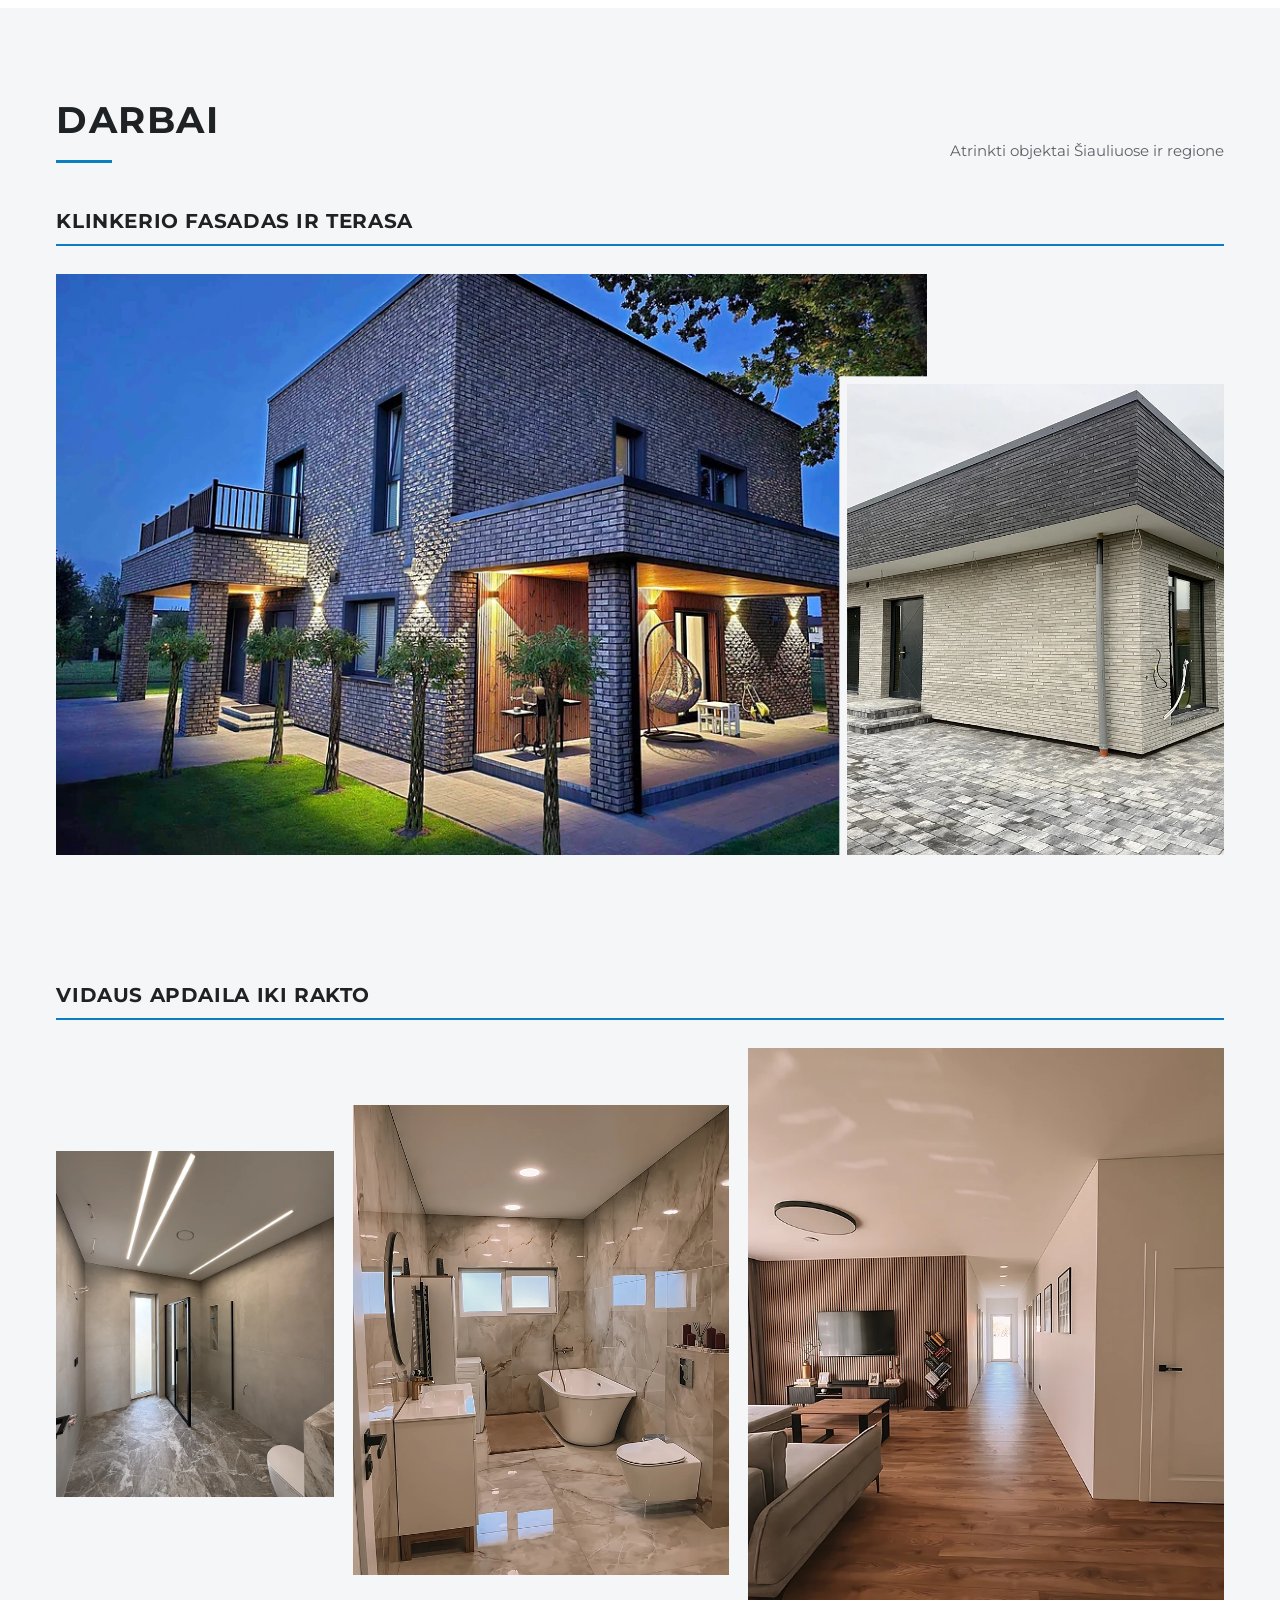
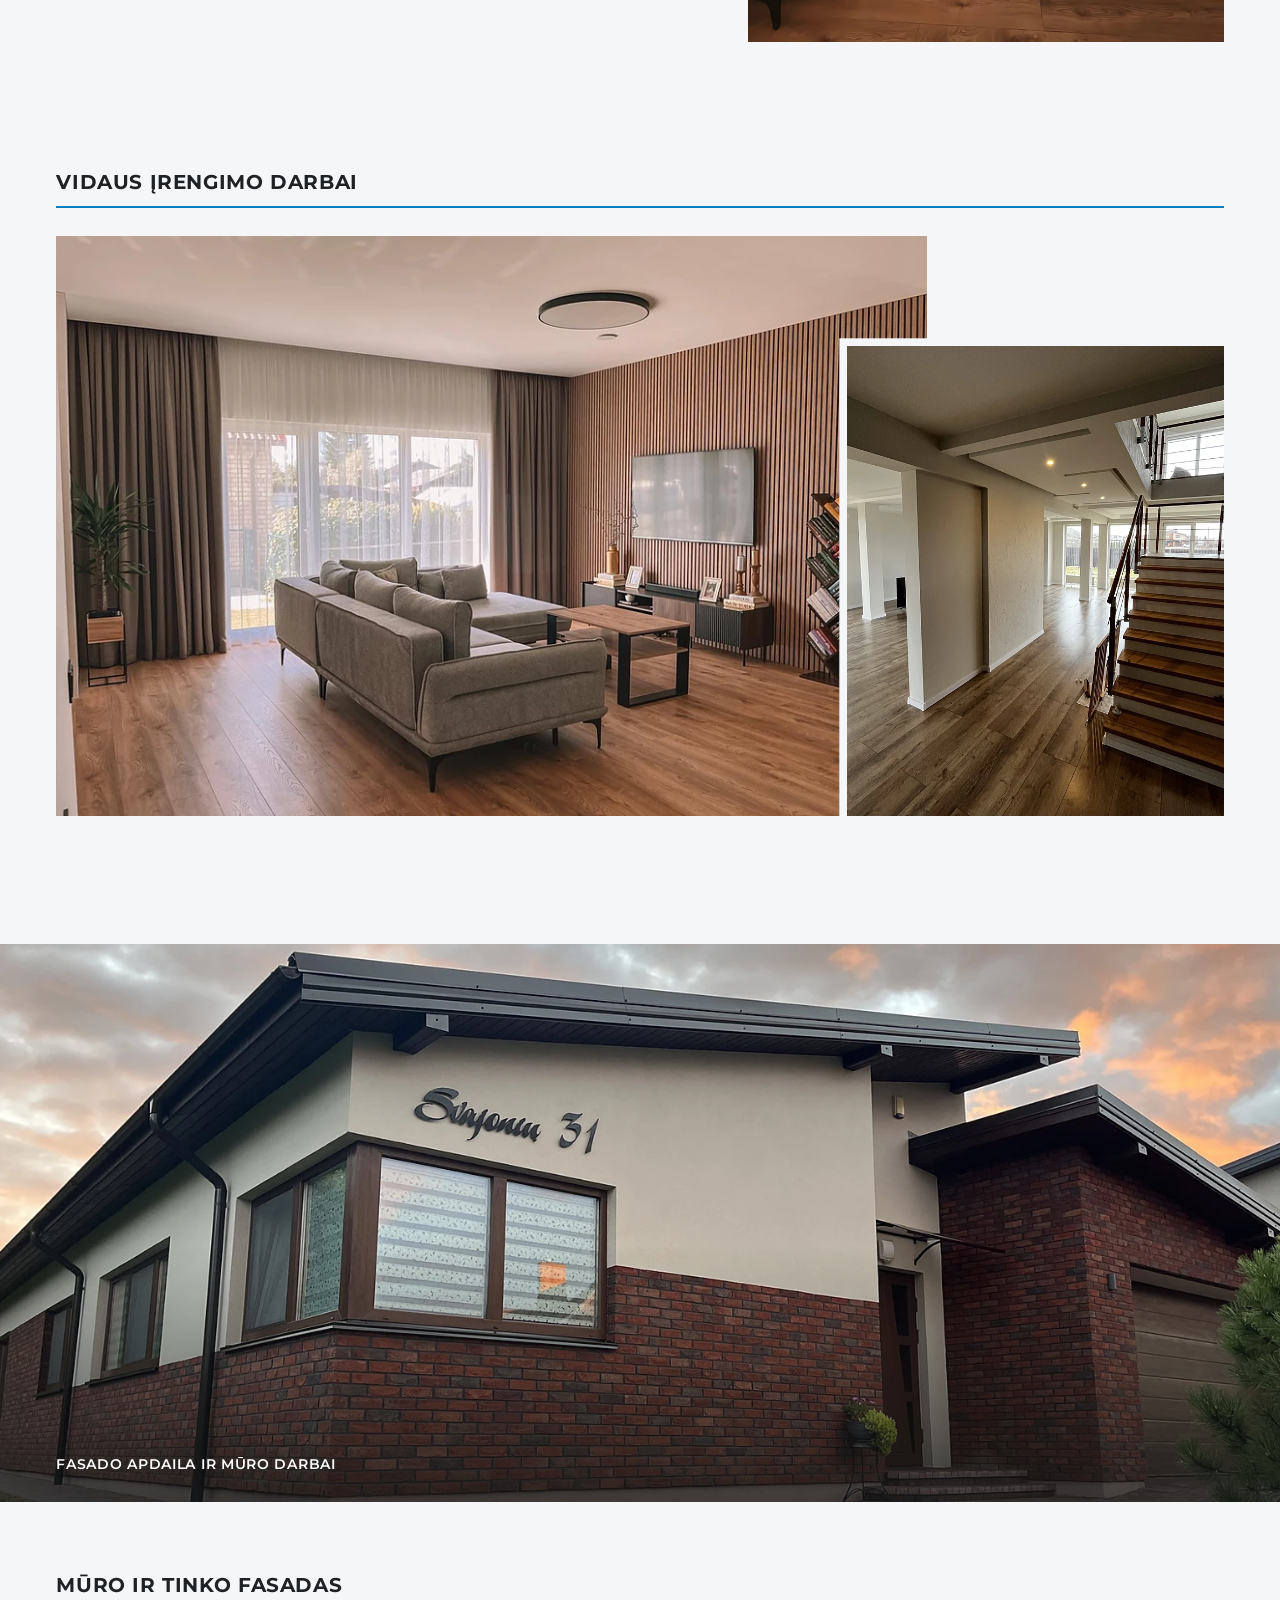
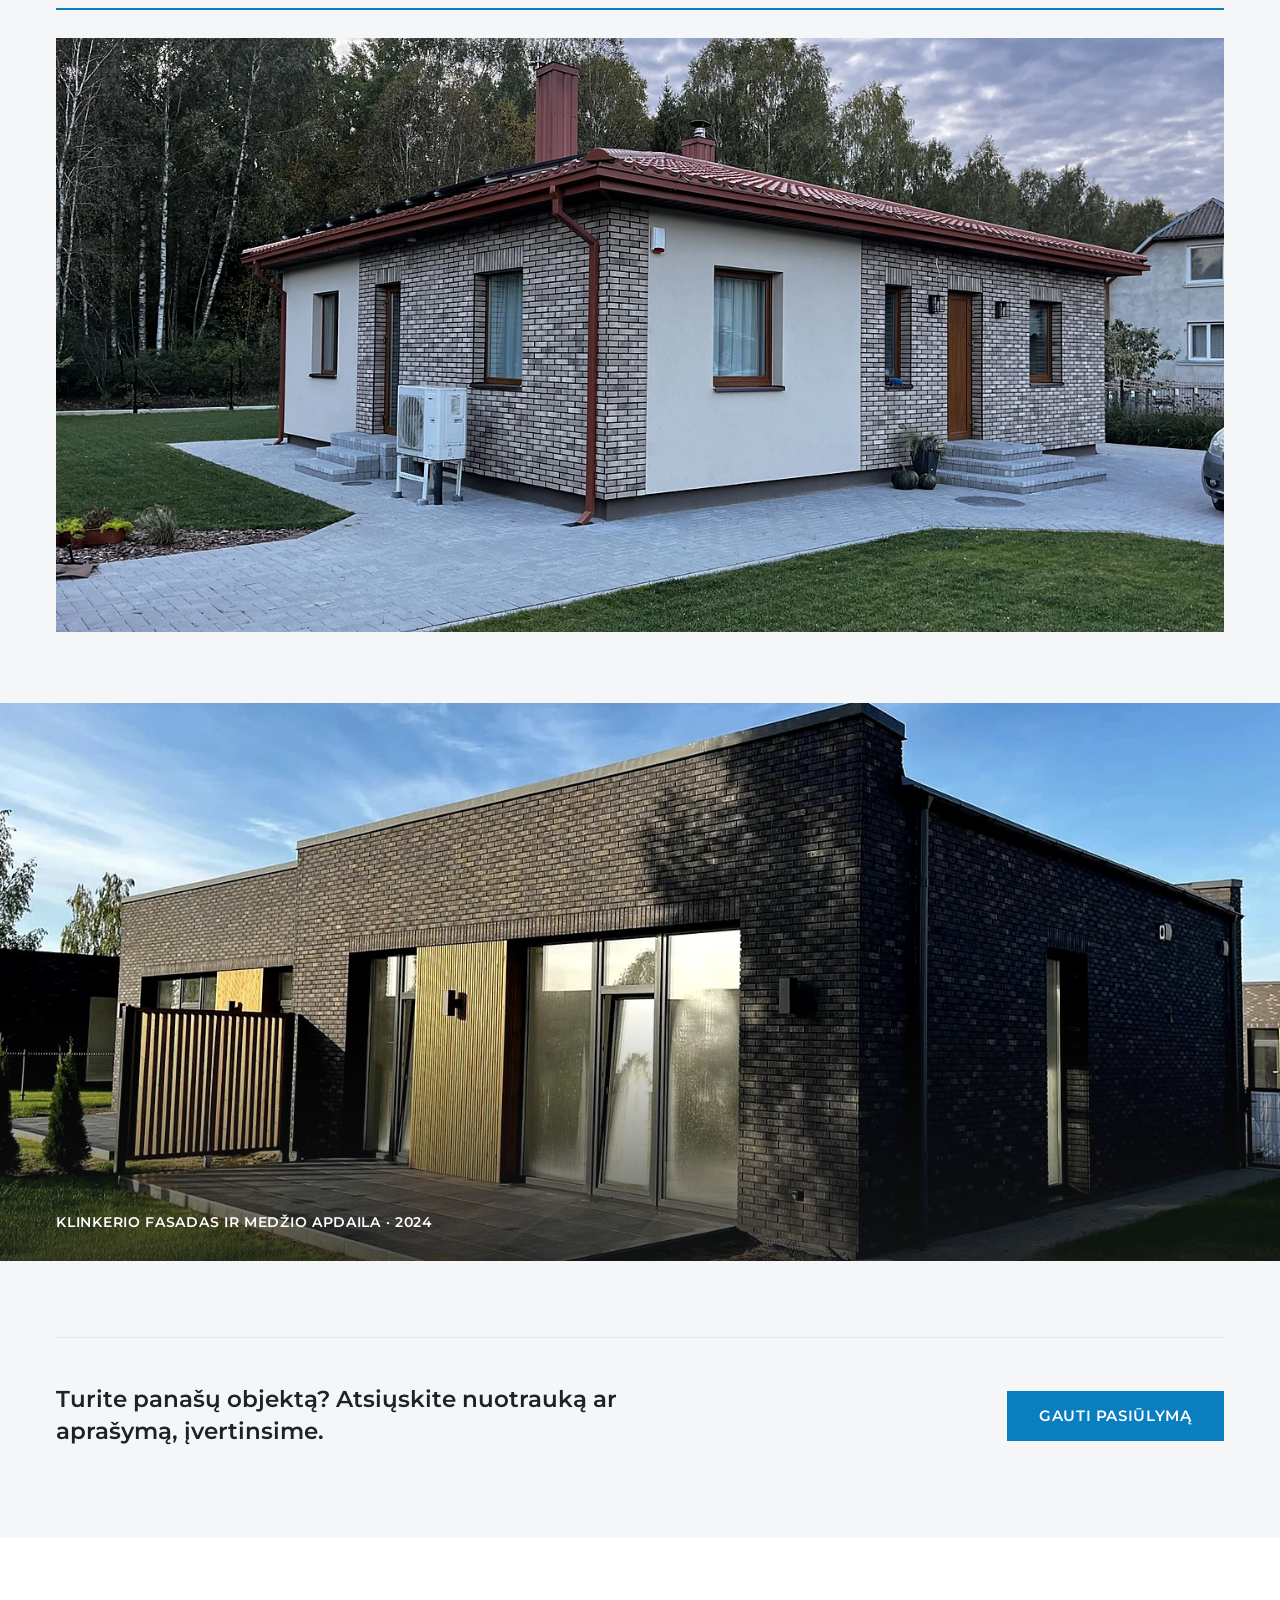
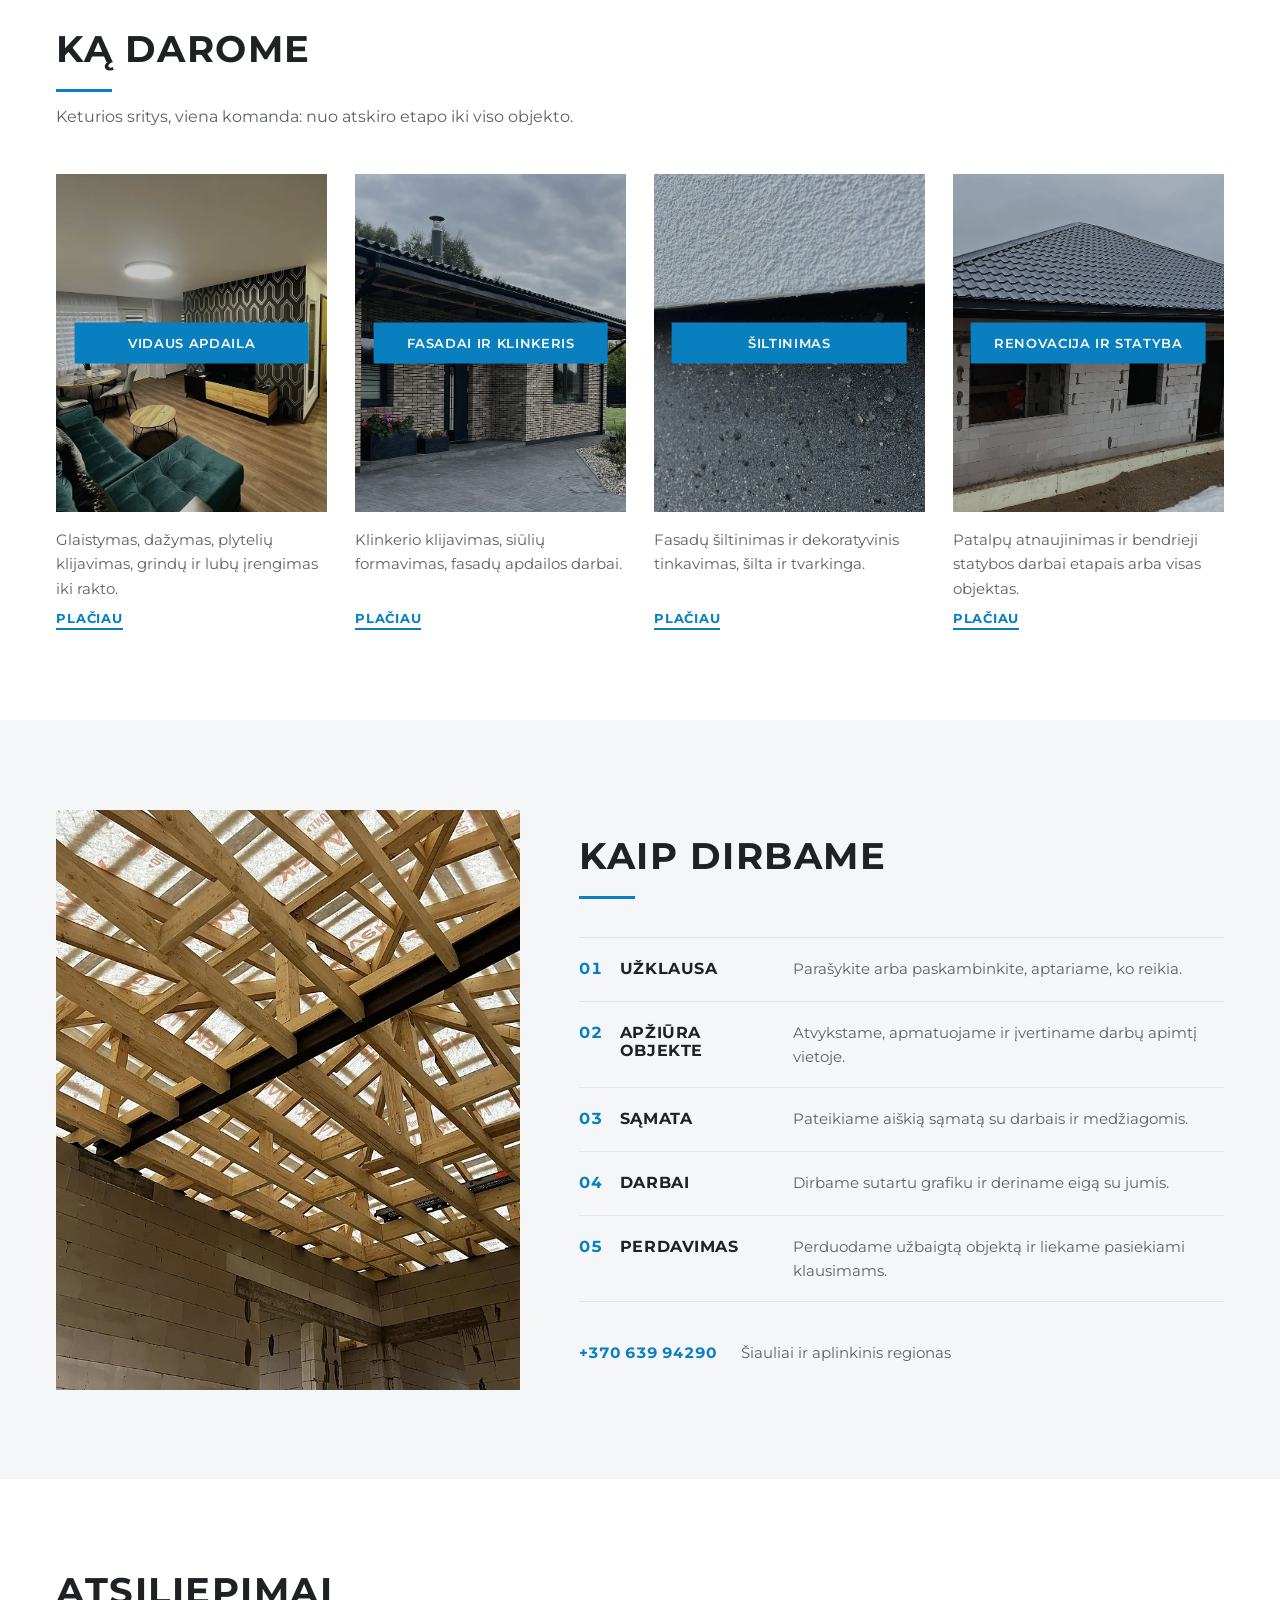
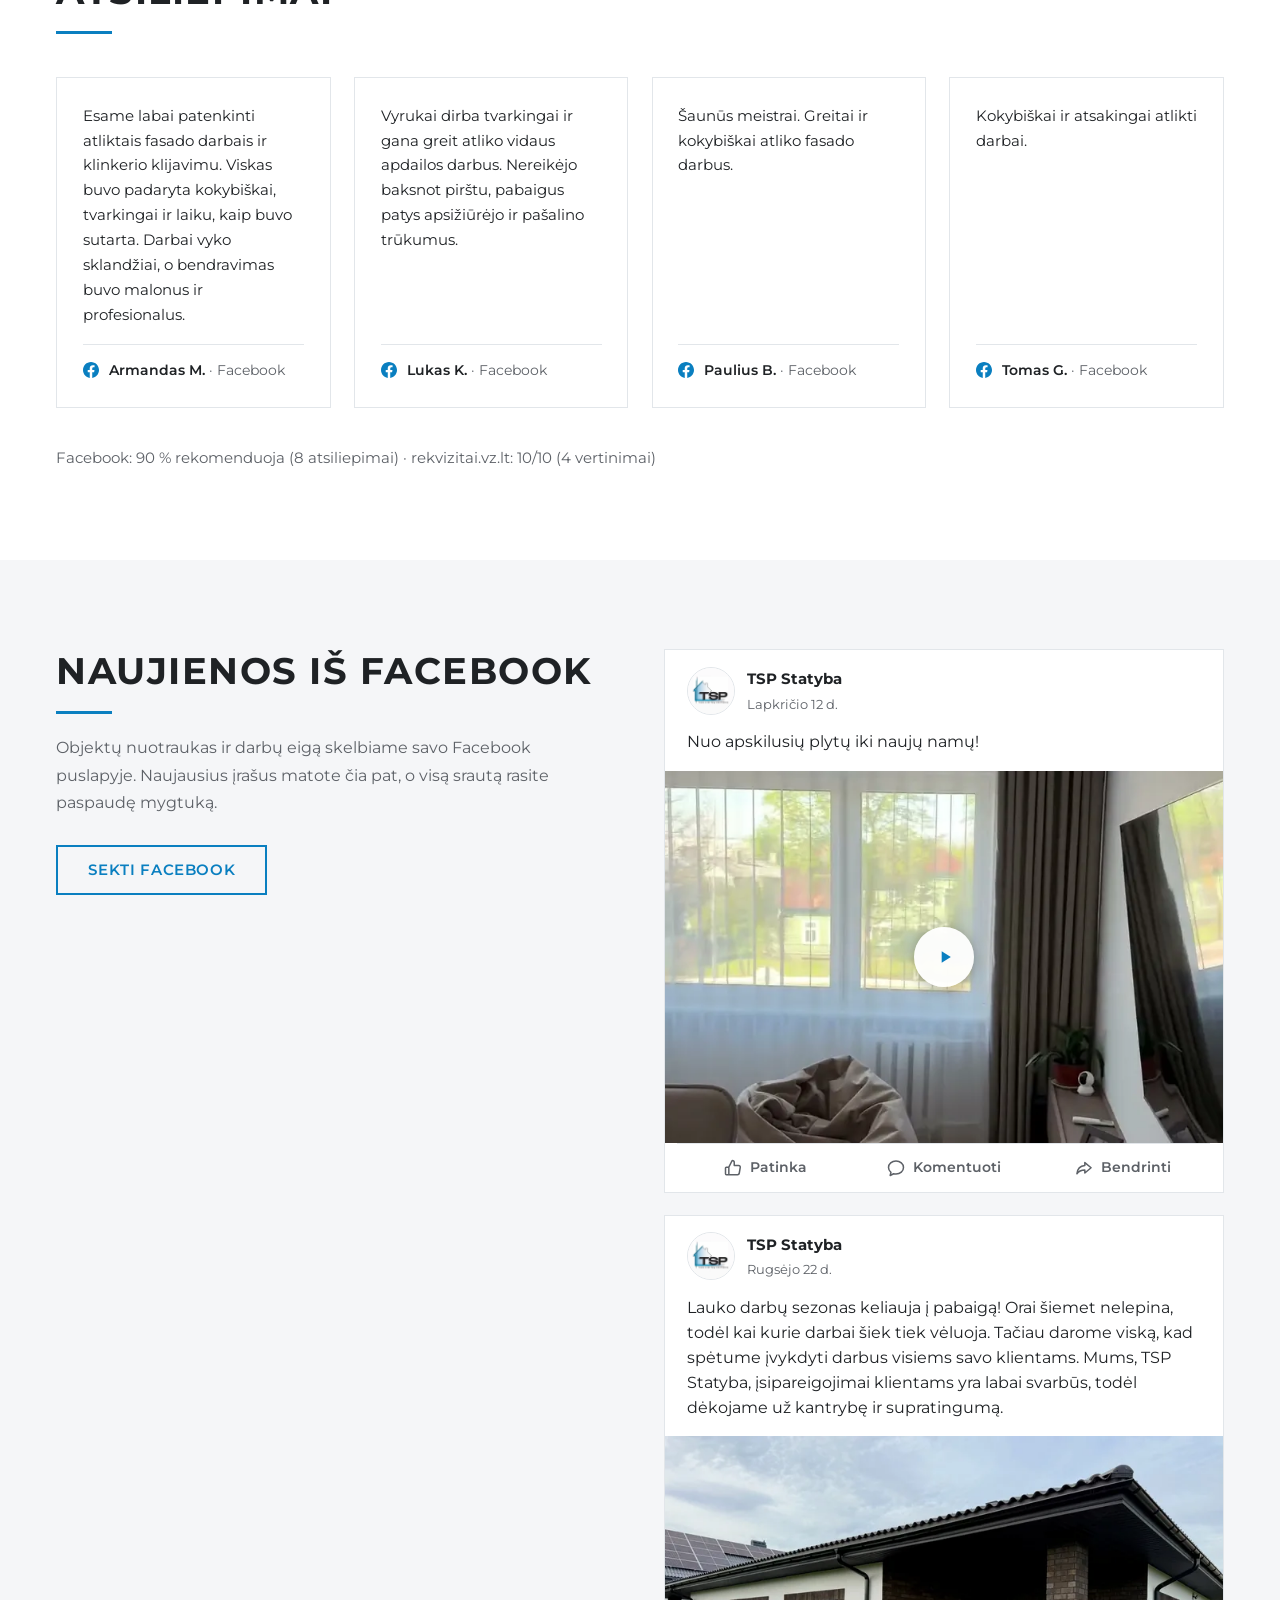
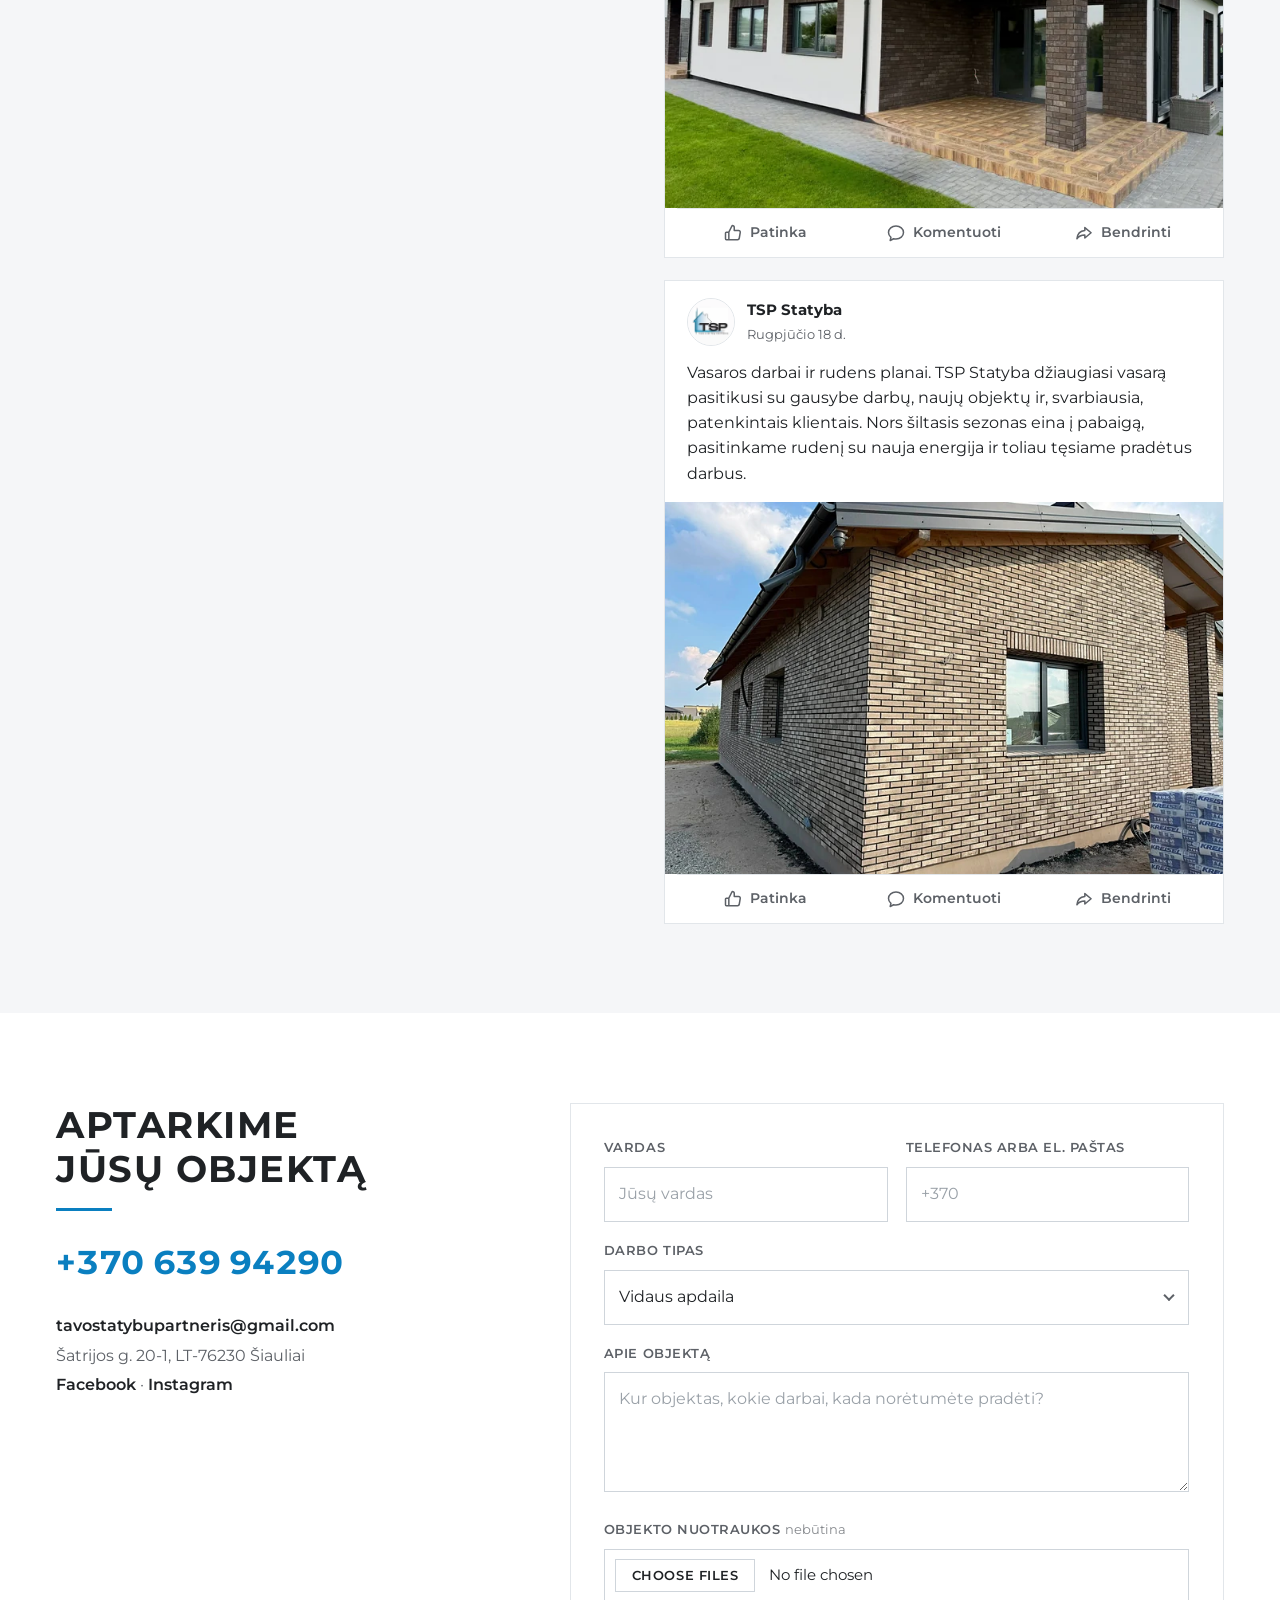
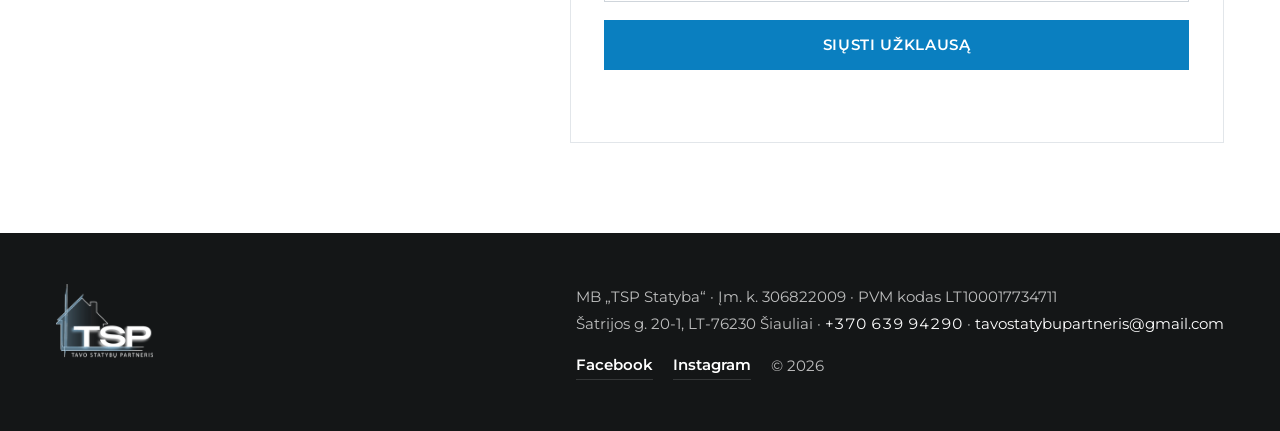
==== commit 3c1e29b0: "Naujienos: lapkričio 12 d. reel'as ir automatinis atnaujinimas iš Facebook tools/fb_sync.py kas 3 va" ====
--- a/index.html
+++ b/index.html
@@ -7,8 +7,11 @@
 <meta name="description" content="MB „TSP Statyba“: vidaus ir lauko apdaila, klinkerio klijavimas, šiltinimas ir renovacija Šiauliuose. Tavo statybų partneris. +370 639 94290.">
 <meta name="theme-color" content="#ffffff">
 <link rel="canonical" href="https://tspstatyba.lt/">
-<link rel="icon" href="img/favicon.png" sizes="48x48">
-<link rel="apple-touch-icon" href="img/apple-touch-icon.png">
+<link rel="icon" href="/favicon.ico" sizes="48x48">
+<link rel="icon" href="/favicon.png" type="image/png" sizes="32x32">
+<link rel="icon" href="/icon-192.png" type="image/png" sizes="192x192">
+<link rel="apple-touch-icon" href="/apple-touch-icon.png">
+<link rel="manifest" href="/site.webmanifest">
 
 <meta property="og:type" content="website">
 <meta property="og:locale" content="lt_LT">
@@ -28,7 +31,7 @@
 <link rel="preload" as="image" href="img/hero-m-750.webp"
       imagesrcset="img/hero-m-750.webp 750w, img/hero-m-1000.webp 1000w, img/hero-m-1229.webp 1229w"
       imagesizes="100vw" fetchpriority="high" media="(max-width:759px)">
-<link rel="stylesheet" href="css/main.css?v=20260926b">
+<link rel="stylesheet" href="css/main.css?v=20261117">
 
 <script type="application/ld+json">
 {"@context":"https://schema.org","@type":"HomeAndConstructionBusiness",
@@ -358,6 +361,26 @@
             <img class="post__avatar" src="img/fb-avatar.webp" width="48" height="48" alt="" loading="lazy" decoding="async">
             <span>
               <b class="post__name">TSP Statyba</b>
+              <span class="post__meta"><time datetime="2026-11-12">Lapkričio 12 d.</time></span>
+            </span>
+          </header>
+          <p class="post__text">Nuo apskilusių plytų iki naujų namų!</p>
+          <div class="post__media post__media--video is-paused" data-video>
+            <video src="video/news-1756927753110228.mp4" poster="img/news-1756927753110228-700.webp" muted loop playsinline preload="none" width="720" height="480" aria-label="Vaizdo įrašas: butas po remonto, šviesi svetainė su sofa ir dideliais langais"></video>
+            <span class="post__play" aria-hidden="true"><svg width="20" height="20" viewBox="0 0 24 24"><path d="M8 5v14l11-7z"/></svg></span>
+            <a class="post__cover" href="https://www.facebook.com/reel/960646363506715/" target="_blank" rel="noopener"><span class="vh">Žiūrėti šį įrašą Facebook</span></a>
+          </div>
+          <p class="post__actions">
+            <a href="https://www.facebook.com/reel/960646363506715/" target="_blank" rel="noopener"><svg width="20" height="20" viewBox="0 0 24 24" aria-hidden="true"><path d="M7 11v9H4a1 1 0 0 1-1-1v-7a1 1 0 0 1 1-1h3zm0 0 4-8a2.5 2.5 0 0 1 2.5 2.5V9h5.2a2 2 0 0 1 2 2.3l-1.2 7A2 2 0 0 1 17.5 20H7"/></svg>Patinka</a>
+            <a href="https://www.facebook.com/reel/960646363506715/" target="_blank" rel="noopener"><svg width="20" height="20" viewBox="0 0 24 24" aria-hidden="true"><path d="M12 3.5c-4.97 0-9 3.53-9 7.88 0 2.3 1.13 4.37 2.93 5.81L5 21l4.2-2.1c.9.24 1.84.36 2.8.36 4.97 0 9-3.53 9-7.88S16.97 3.5 12 3.5z"/></svg>Komentuoti</a>
+            <a href="https://www.facebook.com/reel/960646363506715/" target="_blank" rel="noopener"><svg width="20" height="20" viewBox="0 0 24 24" aria-hidden="true"><path d="M13 5.5V9C6.5 9.5 4 13.5 3.5 19c2-3 4.8-4.4 9.5-4.5v3.5l7.5-6.25L13 5.5z"/></svg>Bendrinti</a>
+          </p>
+        </article>
+        <article class="post" data-reveal data-delay="70">
+          <header class="post__head">
+            <img class="post__avatar" src="img/fb-avatar.webp" width="48" height="48" alt="" loading="lazy" decoding="async">
+            <span>
+              <b class="post__name">TSP Statyba</b>
               <span class="post__meta"><time datetime="2026-09-22">Rugsėjo 22 d.</time></span>
             </span>
           </header>
@@ -371,7 +394,7 @@
             <a href="https://www.facebook.com/100063790592393/posts/1698134448989559" target="_blank" rel="noopener"><svg width="20" height="20" viewBox="0 0 24 24" aria-hidden="true"><path d="M13 5.5V9C6.5 9.5 4 13.5 3.5 19c2-3 4.8-4.4 9.5-4.5v3.5l7.5-6.25L13 5.5z"/></svg>Bendrinti</a>
           </p>
         </article>
-        <article class="post" data-reveal data-delay="70">
+        <article class="post" data-reveal data-delay="140">
           <header class="post__head">
             <img class="post__avatar" src="img/fb-avatar.webp" width="48" height="48" alt="" loading="lazy" decoding="async">
             <span>
@@ -389,26 +412,6 @@
             <a href="https://www.facebook.com/100063790592393/posts/1663365282466476" target="_blank" rel="noopener"><svg width="20" height="20" viewBox="0 0 24 24" aria-hidden="true"><path d="M13 5.5V9C6.5 9.5 4 13.5 3.5 19c2-3 4.8-4.4 9.5-4.5v3.5l7.5-6.25L13 5.5z"/></svg>Bendrinti</a>
           </p>
         </article>
-        <article class="post" data-reveal data-delay="140">
-          <header class="post__head">
-            <img class="post__avatar" src="img/fb-avatar.webp" width="48" height="48" alt="" loading="lazy" decoding="async">
-            <span>
-              <b class="post__name">TSP Statyba</b>
-              <span class="post__meta"><time datetime="2026-07-29">Liepos 29 d.</time></span>
-            </span>
-          </header>
-          <p class="post__text">Šį kartą kapitalinis.</p>
-          <div class="post__media post__media--video is-paused" data-video>
-            <video src="video/news-3.mp4" poster="img/news-3-700.webp" muted loop playsinline preload="none" width="720" height="480" aria-label="Kadras iš vaizdo įrašo: patalpa po kapitalinio remonto"></video>
-            <span class="post__play" aria-hidden="true"><svg width="20" height="20" viewBox="0 0 24 24"><path d="M8 5v14l11-7z"/></svg></span>
-            <a class="post__cover" href="https://www.facebook.com/100063790592393/posts/1643702937766044" target="_blank" rel="noopener"><span class="vh">Žiūrėti šį įrašą Facebook</span></a>
-          </div>
-          <p class="post__actions">
-            <a href="https://www.facebook.com/100063790592393/posts/1643702937766044" target="_blank" rel="noopener"><svg width="20" height="20" viewBox="0 0 24 24" aria-hidden="true"><path d="M7 11v9H4a1 1 0 0 1-1-1v-7a1 1 0 0 1 1-1h3zm0 0 4-8a2.5 2.5 0 0 1 2.5 2.5V9h5.2a2 2 0 0 1 2 2.3l-1.2 7A2 2 0 0 1 17.5 20H7"/></svg>Patinka</a>
-            <a href="https://www.facebook.com/100063790592393/posts/1643702937766044" target="_blank" rel="noopener"><svg width="20" height="20" viewBox="0 0 24 24" aria-hidden="true"><path d="M12 3.5c-4.97 0-9 3.53-9 7.88 0 2.3 1.13 4.37 2.93 5.81L5 21l4.2-2.1c.9.24 1.84.36 2.8.36 4.97 0 9-3.53 9-7.88S16.97 3.5 12 3.5z"/></svg>Komentuoti</a>
-            <a href="https://www.facebook.com/100063790592393/posts/1643702937766044" target="_blank" rel="noopener"><svg width="20" height="20" viewBox="0 0 24 24" aria-hidden="true"><path d="M13 5.5V9C6.5 9.5 4 13.5 3.5 19c2-3 4.8-4.4 9.5-4.5v3.5l7.5-6.25L13 5.5z"/></svg>Bendrinti</a>
-          </p>
-        </article>
 <!-- NEWS:END -->
       </div>
     </div>
--- a/css/main.css
+++ b/css/main.css
@@ -579,4 +579,7 @@
 .post__actions svg{flex:0 0 auto;fill:none;stroke:currentColor;stroke-width:1.8;
   stroke-linejoin:round;stroke-linecap:round}
 @media (hover:hover) and (pointer:fine){.post__actions a:hover{background:var(--bg-alt);color:var(--tx)}}
+@media (max-width:480px){.post__actions{grid-template-columns:repeat(3,auto);justify-content:space-between}
+  .post__actions a{padding:0 2px;gap:6px}}
 @media (max-width:360px){.post__actions a{font-size:13px;gap:5px}}
+@media (max-width:340px){.post__actions a{font-size:12px;gap:4px;padding:0}.post__actions svg{width:16px;height:16px}}
